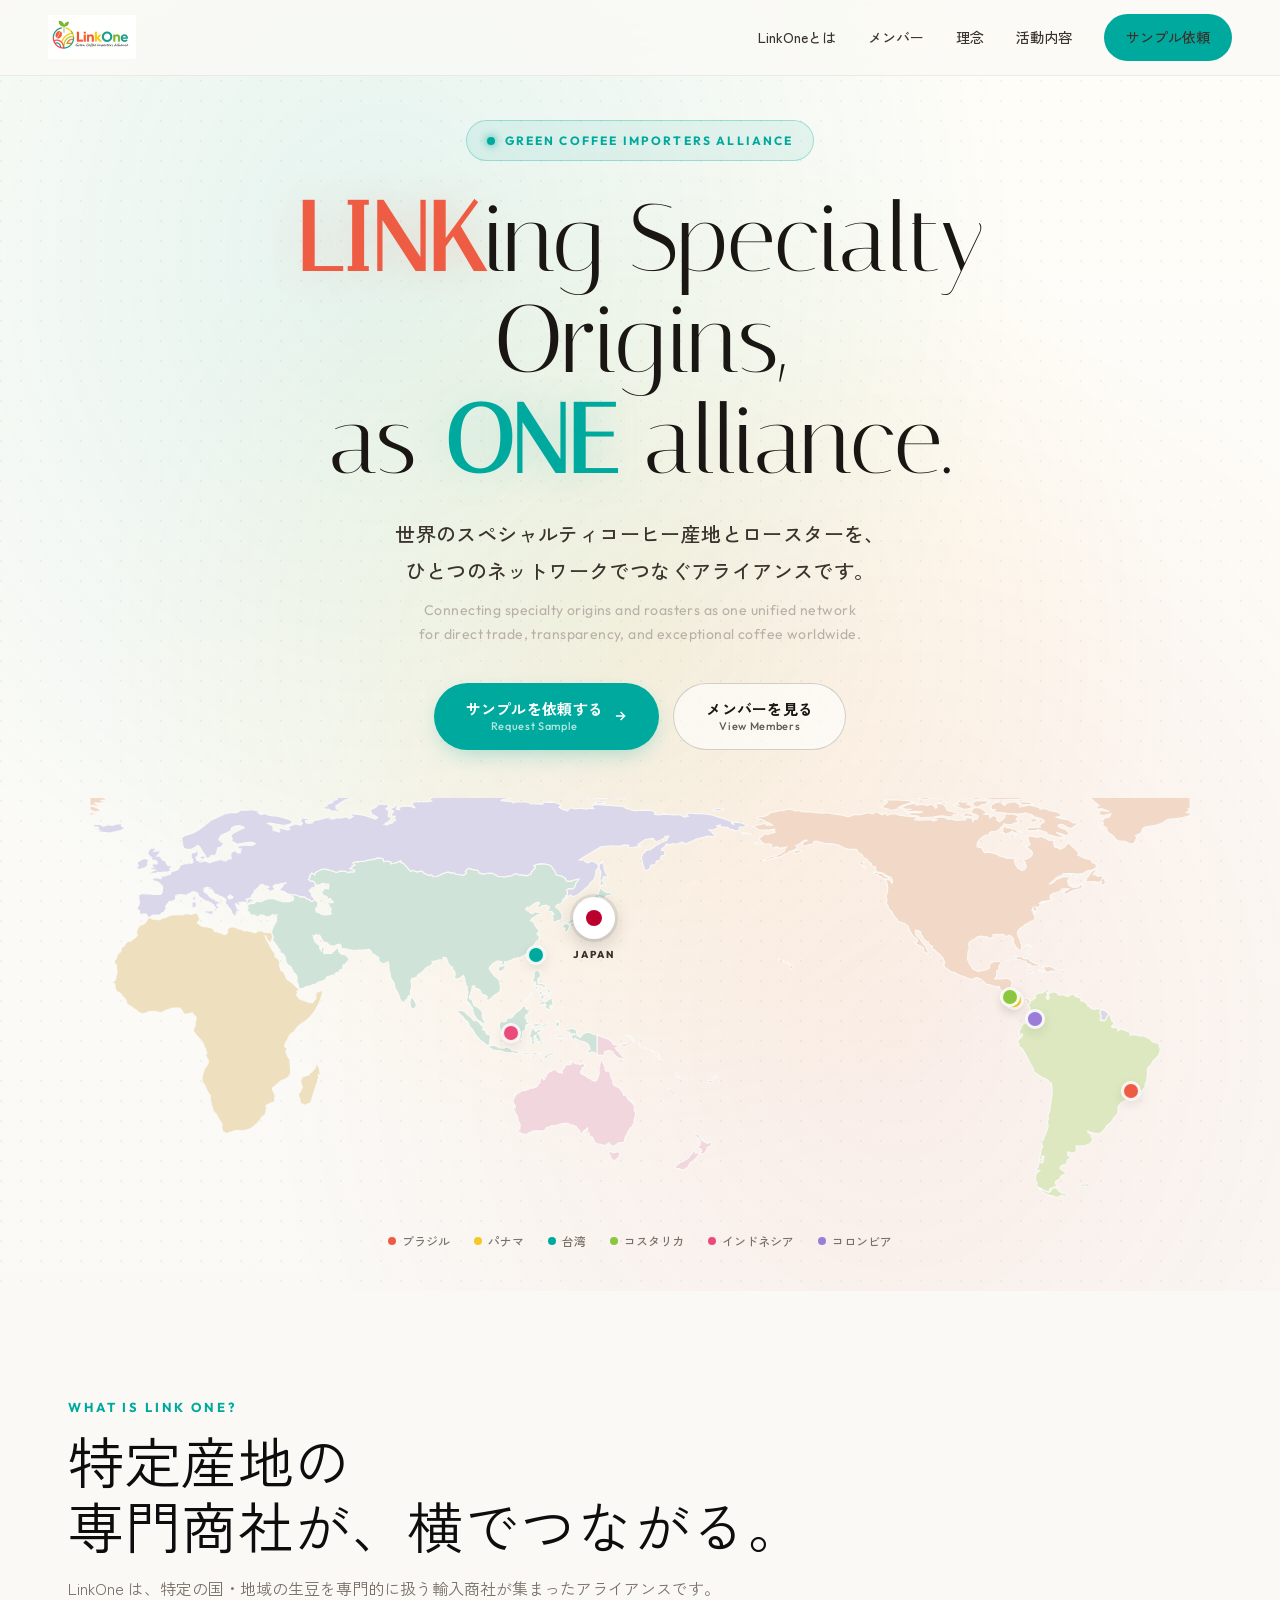
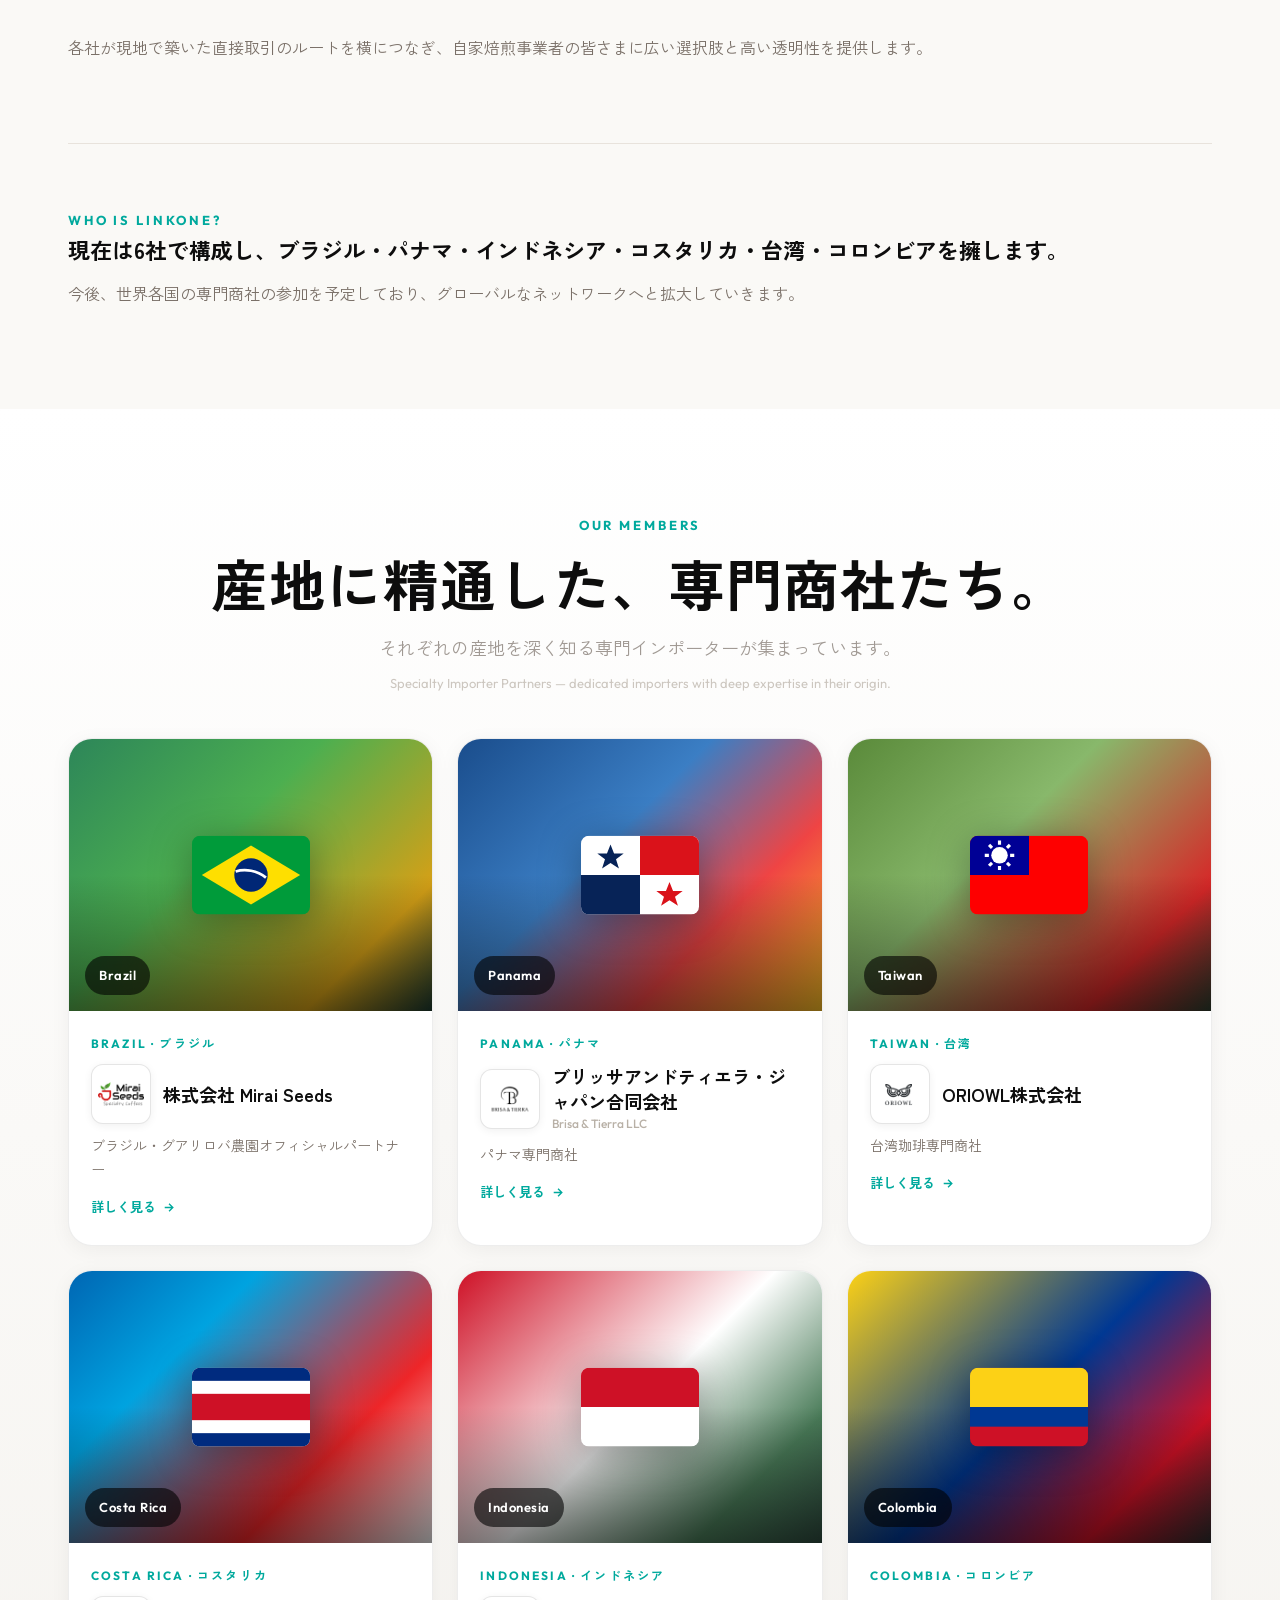
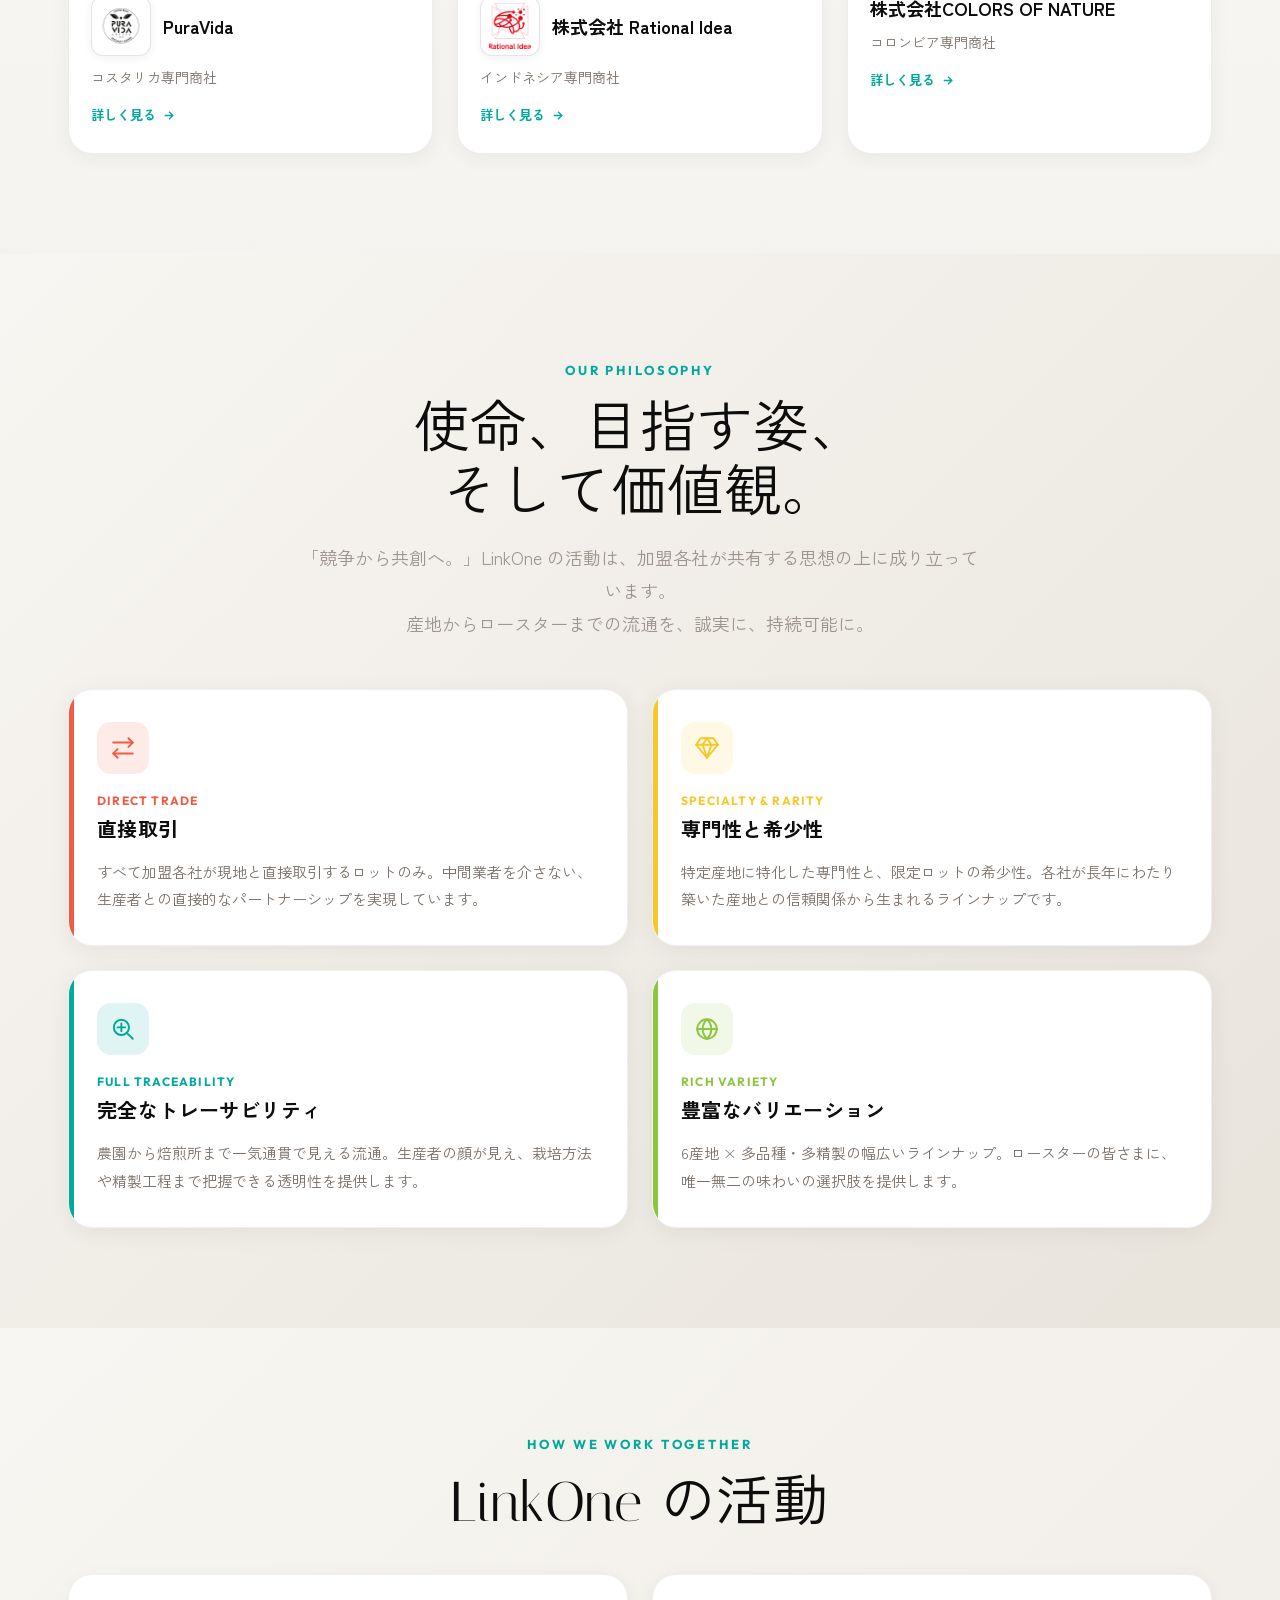
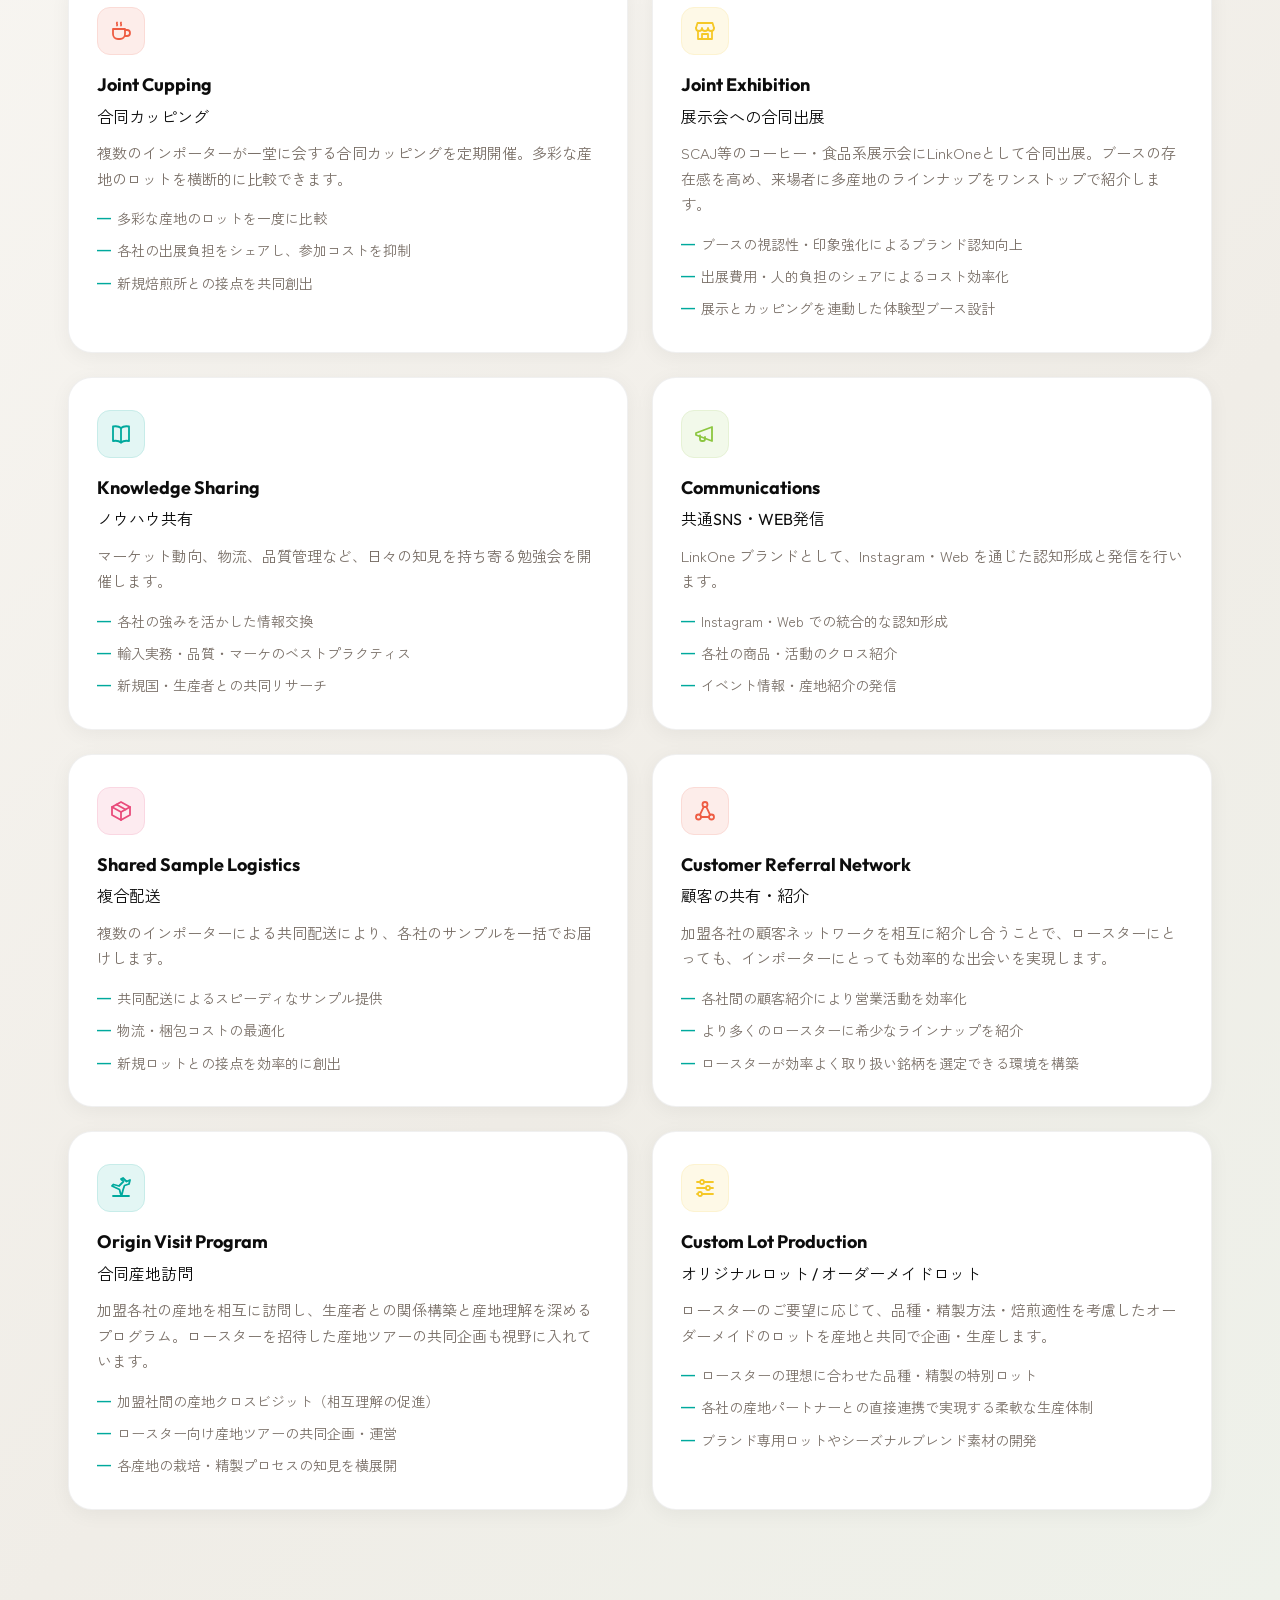
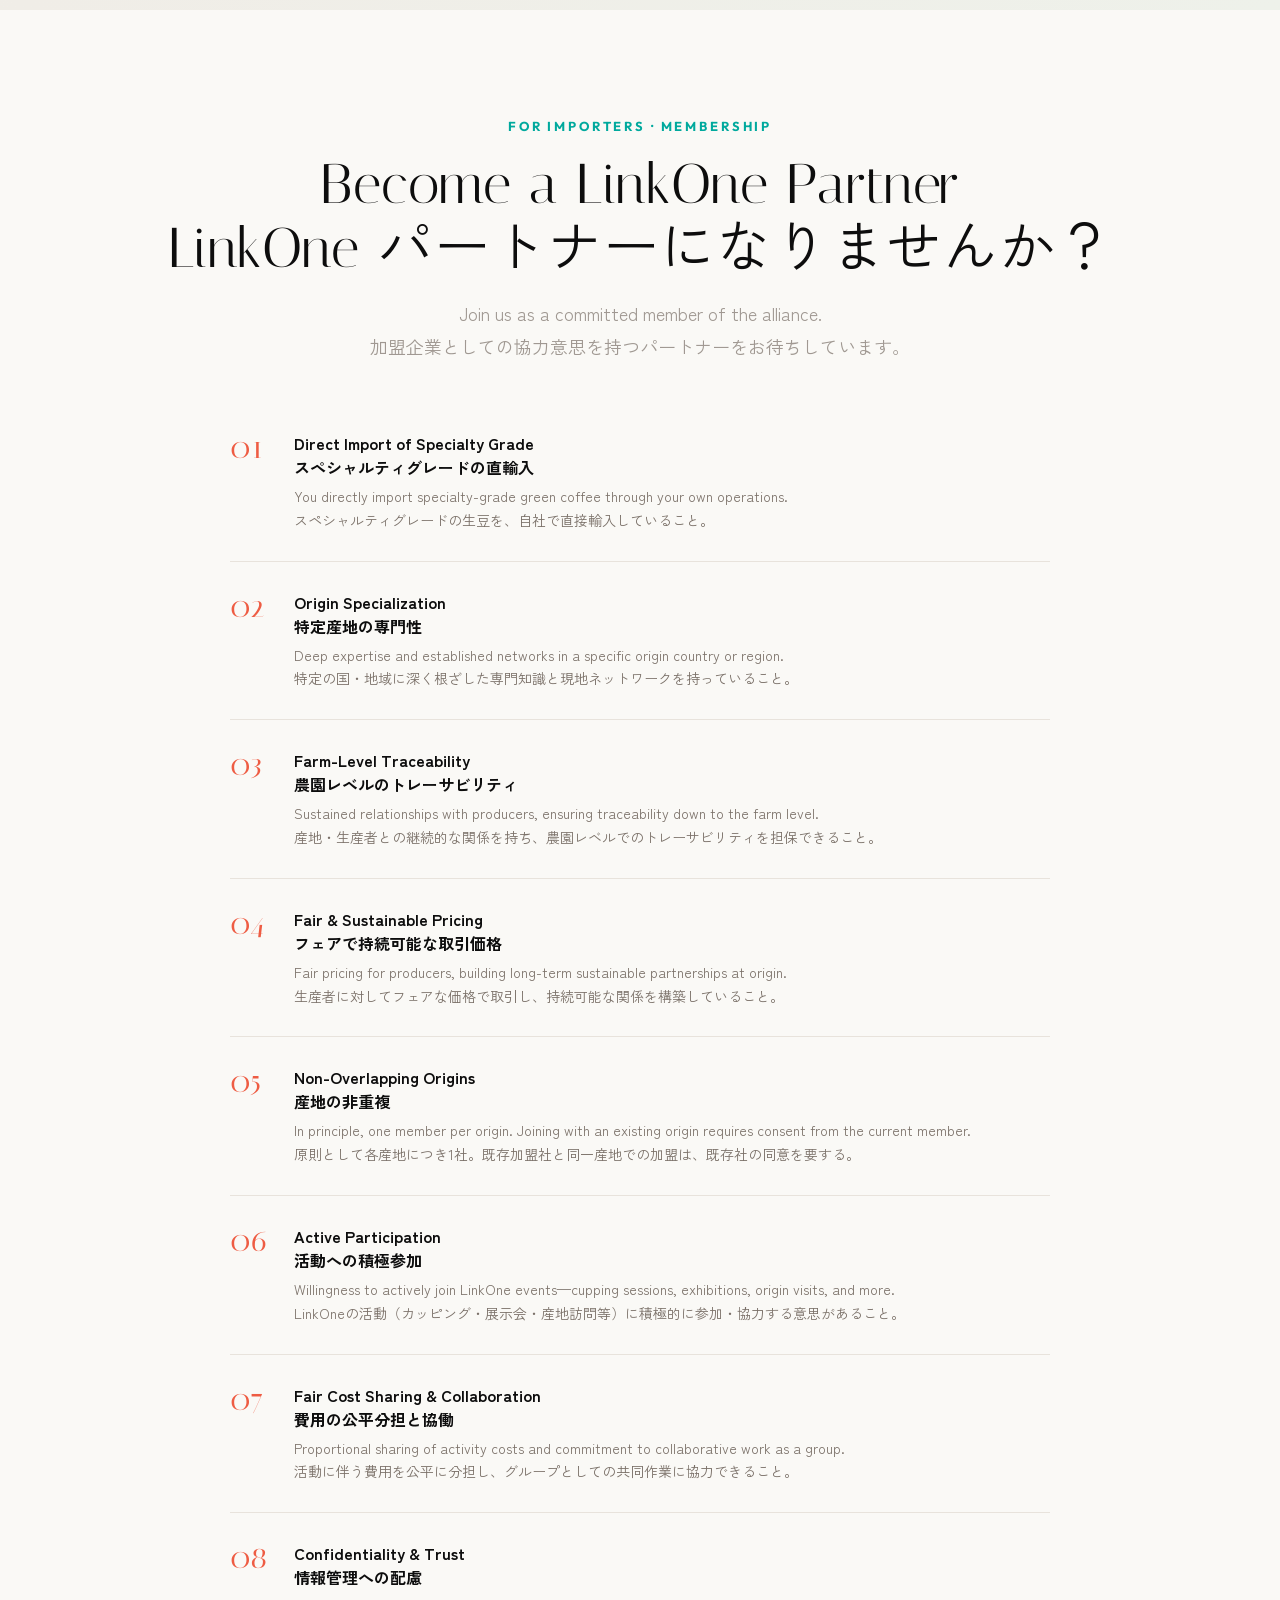
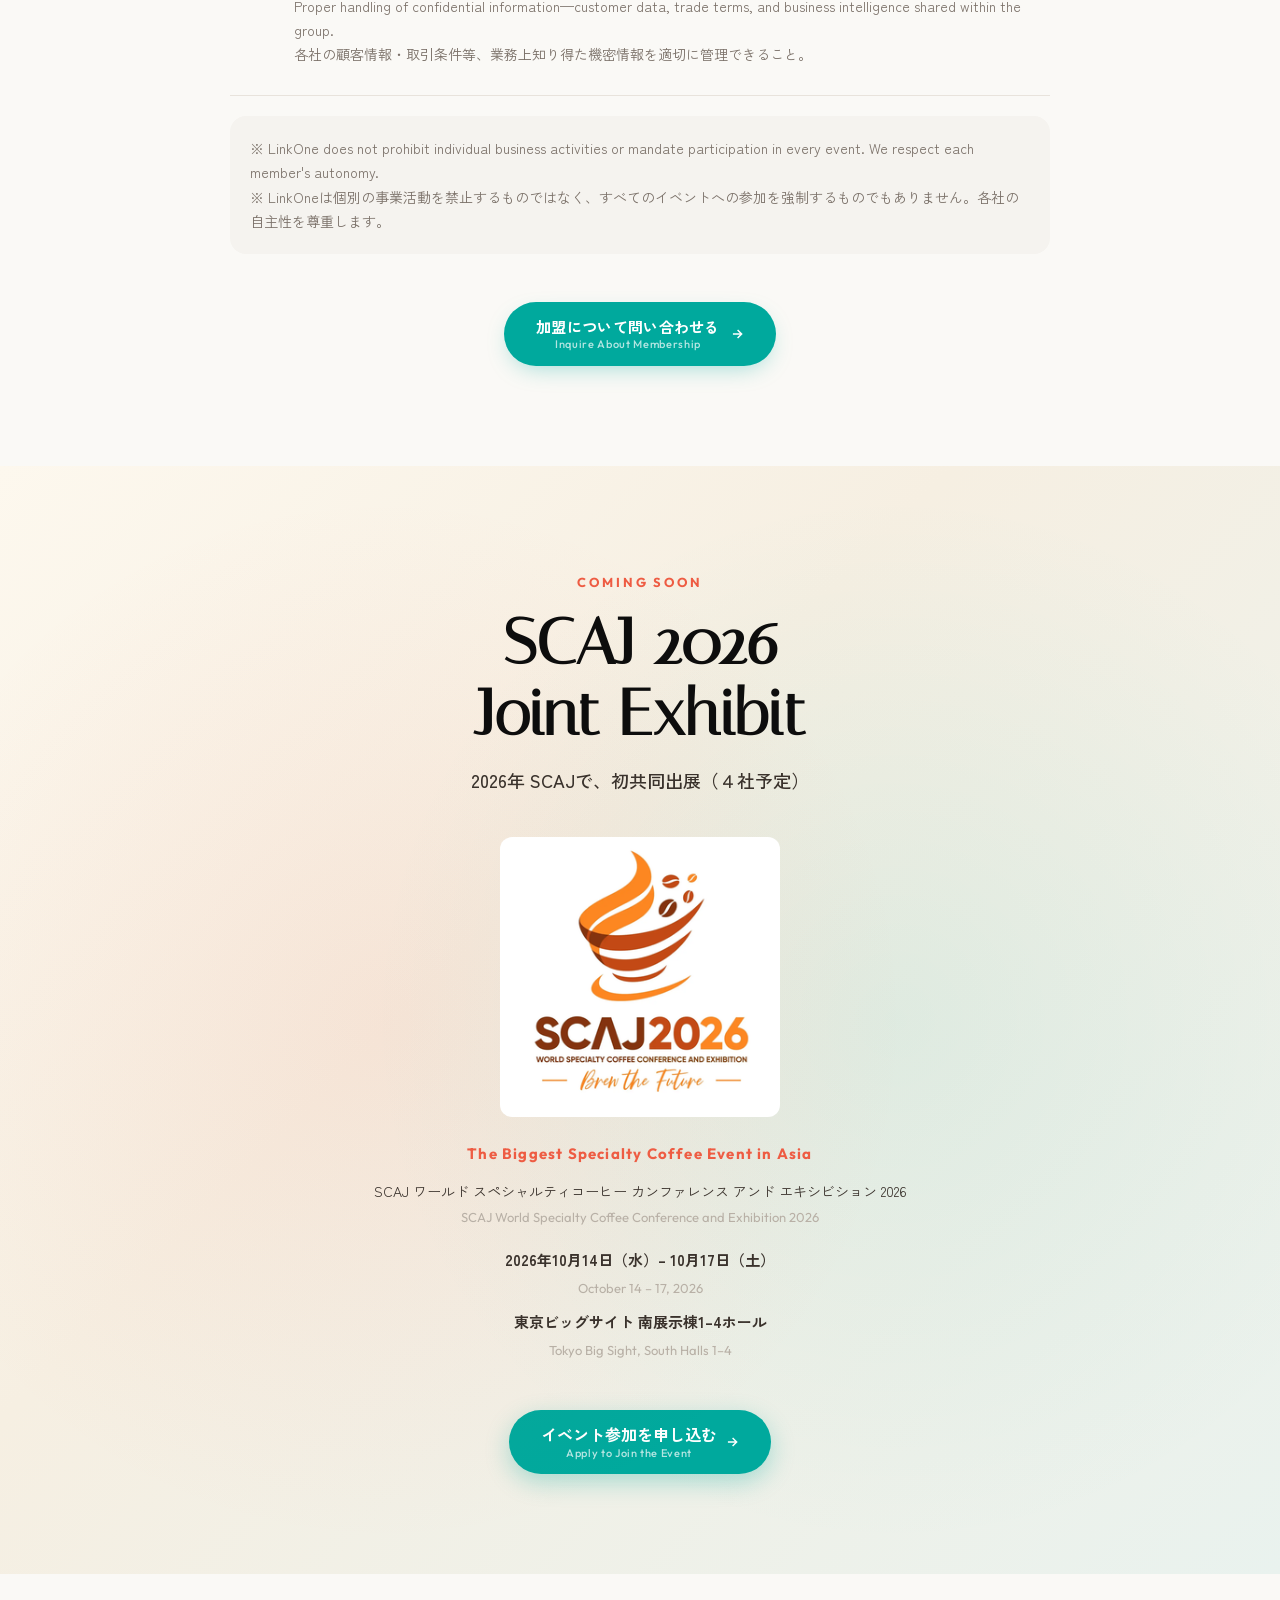
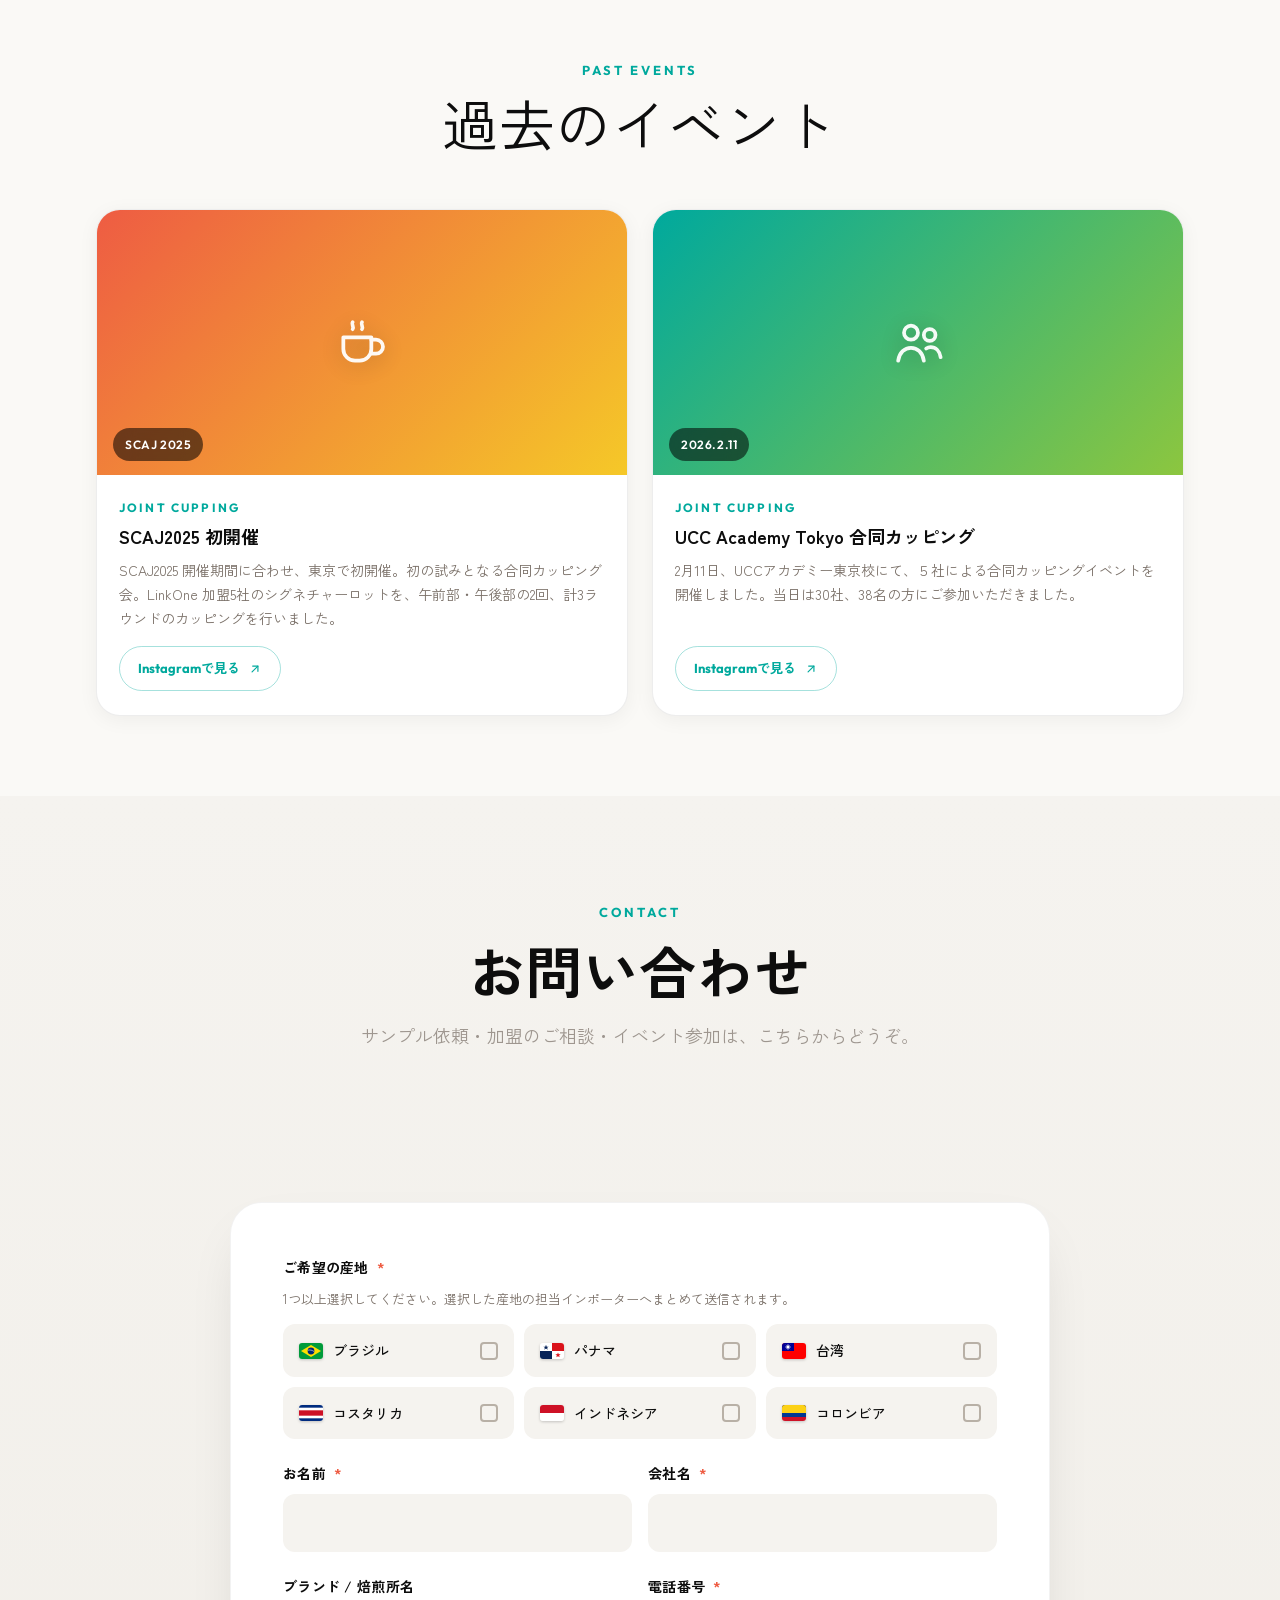
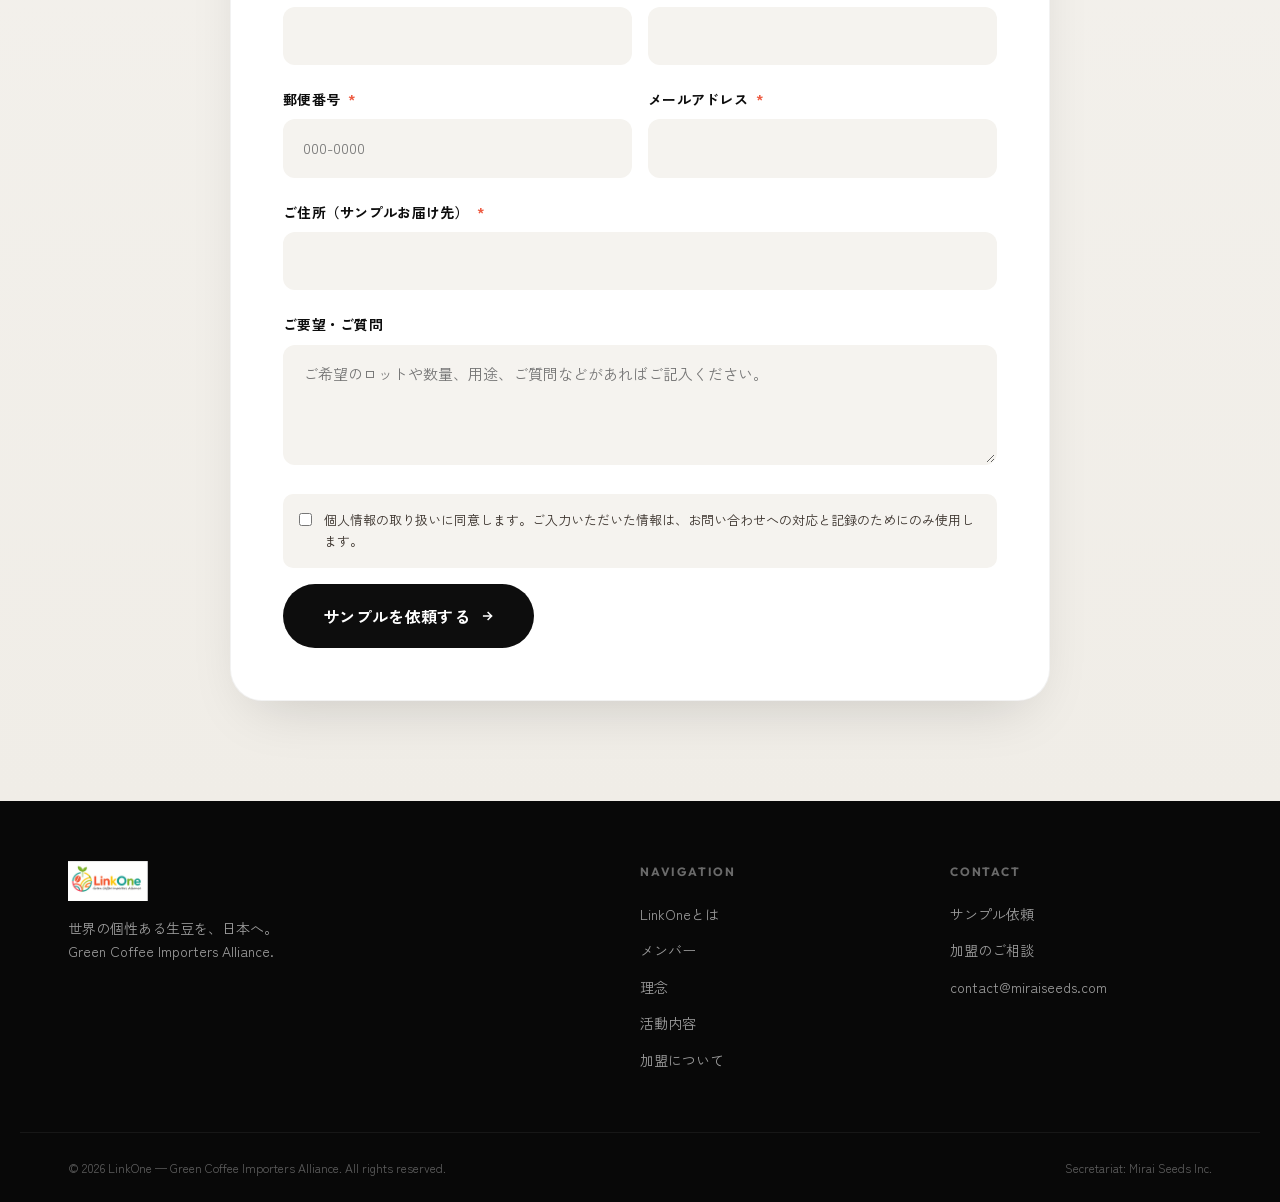
==== index.html @ bf68b13d "メンバーカードの企業ロゴを拡大(34px→60px) Co-Authored-By: Claude Fable 5 <noreply@anthropic.com> Claude-Session: ht" ====
<!DOCTYPE html>
<html lang="ja" class="no-js">
<head>
<script>document.documentElement.className = document.documentElement.className.replace('no-js', 'js');</script>
<meta charset="UTF-8" />
<meta name="viewport" content="width=device-width,initial-scale=1.0" />
<title>LinkOne（リンクワン）｜スペシャルティコーヒー生豆インポーターズアライアンス</title>
<meta name="description" content="LinkOne（リンクワン）は、特定産地に特化したスペシャルティコーヒー生豆輸入商社のアライアンス。ダイレクトトレードと確かなトレーサビリティで、個性豊かな生豆を日本のロースターへお届けします。" />

<!-- ============================================================
     FONTS
     ============================================================ -->
<link rel="preconnect" href="https://fonts.googleapis.com">
<link rel="preconnect" href="https://fonts.gstatic.com" crossorigin>
<link href="https://fonts.googleapis.com/css2?family=Outfit:wght@300;400;500;600;700;800&family=Zen+Kaku+Gothic+New:wght@300;400;500;700;900&family=Italiana&display=swap" rel="stylesheet">

<style>
/* タイトル用フォント Italiana を埋め込み(オフライン/プレビューでも表示) */
@font-face{font-family:'Italiana';font-style:normal;font-weight:400;font-display:swap;src:url([data-uri]) format('woff2')}
/* ============================================================
   DESIGN TOKENS — BOLD EDITION
   ============================================================ */
:root{
  --brand-orange: #EE5C43;
  --brand-yellow: #F5C828;
  --brand-teal:   #00A99D;
  --brand-green:  #8CC63F;
  --brand-pink:   #E94B7B;

  --ink-900: #0d0d0d;
  --ink-800: #1a1613;
  --ink-700: #3a322c;
  --ink-500: #7a7068;
  --ink-300: #b8b0a6;
  --ink-100: #e8e3dc;
  --ink-50:  #f5f3ef;
  --paper:   #faf9f6;
  --white:   #ffffff;

  --maxw: 1240px;
  --gutter: clamp(20px, 5vw, 48px);
  --r-sm: 10px;
  --r-md: 16px;
  --r-lg: 24px;
  --r-xl: 32px;
  --section-py: clamp(64px, 10vw, 100px);

  --f-display: "Italiana", "Outfit", "Zen Kaku Gothic New", serif;
  --f-sans: "Outfit", "Zen Kaku Gothic New", -apple-system, BlinkMacSystemFont, sans-serif;
  --f-jp: "Zen Kaku Gothic New", -apple-system, BlinkMacSystemFont, sans-serif;
  --ease: cubic-bezier(.2,.7,.2,1);
}

/* RESET */
*,*::before,*::after{box-sizing:border-box;margin:0;padding:0}
html{-webkit-text-size-adjust:100%;scroll-behavior:smooth}
body{
  font-family:var(--f-jp);font-weight:400;color:var(--ink-900);
  background:var(--paper);line-height:1.75;font-size:16px;
  -webkit-font-smoothing:antialiased;text-rendering:optimizeLegibility;overflow-x:hidden;
}
img,svg{display:block;max-width:100%;height:auto}
a{color:inherit;text-decoration:none}
button{font:inherit;cursor:pointer;border:none;background:none;color:inherit}
input,textarea,select{font:inherit;color:inherit}

/* UTILITIES */
.wrap{max-width:var(--maxw);margin:0 auto;padding:0 var(--gutter)}
.eyebrow{
  font-family:var(--f-sans);font-size:13px;letter-spacing:.22em;
  text-transform:uppercase;font-weight:700;color:var(--brand-teal);display:inline-block;
}
.section-head{margin-bottom:40px}
.section-head.center{text-align:center}
.section-head.center .section-lead{margin-left:auto;margin-right:auto}
.section-title{
  font-family:var(--f-display);font-size:clamp(32px,6vw,56px);
  font-weight:400;letter-spacing:.01em;line-height:1.15;margin-top:14px;
}
.section-title.jp{font-family:var(--f-jp);font-weight:700;letter-spacing:.02em}
.section-lead{
  font-size:clamp(15px,2.2vw,18px);margin-top:16px;
  max-width:680px;line-height:1.85;opacity:.7;
}

/* REVEAL ANIMATION */
html.js .reveal{opacity:0;transform:translateY(32px);transition:opacity .7s var(--ease), transform .7s var(--ease)}
html.js .reveal.in{opacity:1;transform:none}

/* ============================================================
   HEADER — glass on light
   ============================================================ */
.site-header{
  position:fixed;inset:0 0 auto 0;z-index:100;
  padding:14px var(--gutter);display:flex;align-items:center;justify-content:space-between;
  background:rgba(250,249,246,0.82);
  backdrop-filter:blur(20px) saturate(160%);
  -webkit-backdrop-filter:blur(20px) saturate(160%);
  border-bottom:1px solid rgba(0,0,0,0.06);
  transition:background .3s var(--ease);
}
.logo{display:flex;align-items:center;gap:10px;font-weight:700;font-size:18px}
.logo-mark{width:36px;height:36px;display:flex;align-items:center;justify-content:center}
.logo-mark svg{width:100%;height:100%}
.logo-text{
  font-family:var(--f-sans);font-weight:700;font-size:19px;letter-spacing:-.01em;
  background:linear-gradient(95deg,var(--brand-orange),var(--brand-yellow) 45%,var(--brand-teal) 80%);
  -webkit-background-clip:text;background-clip:text;color:transparent;
}
.nav{display:flex;gap:32px;align-items:center}
.nav a{font-size:14px;font-weight:500;color:var(--ink-700);transition:color .2s}
.nav a:hover{color:var(--brand-teal)}
.nav-cta{
  background:var(--brand-teal);color:white;padding:11px 22px;border-radius:999px;
  font-size:14px;font-weight:600;transition:transform .2s var(--ease),background .2s;
}
.nav-cta:hover{background:var(--brand-orange);transform:translateY(-1px);color:#fff}
@media(max-width:820px){
  .nav{display:none;position:fixed;inset:70px 0 0 0;background:rgba(250,249,246,.97);
    flex-direction:column;padding:40px;gap:24px;z-index:99}
  .nav a{font-size:18px;color:var(--ink-700)}
  .nav-cta{display:inline-block;text-align:center;width:100%}
}
.mobile-menu-btn{display:none;width:40px;height:40px;align-items:center;justify-content:center;border-radius:8px;color:var(--ink-900)}
@media(max-width:820px){.mobile-menu-btn{display:flex}}

/* ============================================================
   HERO — BRIGHT & FRIENDLY
   ============================================================ */
.hero{
  position:relative;padding:120px var(--gutter) 40px;
  min-height:100vh;min-height:100dvh;
  display:flex;flex-direction:column;justify-content:center;overflow:hidden;
  background:
    radial-gradient(ellipse at 30% 20%, rgba(0,169,157,.10), transparent 50%),
    radial-gradient(ellipse at 70% 80%, rgba(238,92,67,.08), transparent 50%),
    radial-gradient(ellipse at 50% 50%, rgba(245,200,40,.10), transparent 60%),
    linear-gradient(180deg,#fffdf8 0%,var(--paper) 100%);
  color:var(--ink-900);
}
.hero-grain{
  position:absolute;inset:0;
  background-image:radial-gradient(circle at 1px 1px,rgba(13,13,13,.04) 1px,transparent 0);
  background-size:20px 20px;pointer-events:none;
}
.hero-content{position:relative;z-index:2;max-width:800px;margin:0 auto;text-align:center}
.hero-eyebrow{
  display:inline-flex;align-items:center;gap:10px;
  padding:9px 20px;background:rgba(0,169,157,.08);
  border:1px solid rgba(0,169,157,.3);border-radius:999px;
  font-family:var(--f-sans);font-size:12px;font-weight:700;
  letter-spacing:.18em;text-transform:uppercase;color:var(--brand-teal);
}
.hero-eyebrow::before{
  content:"";width:8px;height:8px;border-radius:50%;background:var(--brand-teal);
  animation:pulse-dot 4s ease-in-out infinite;
  box-shadow:0 0 8px var(--brand-teal);
}
@keyframes pulse-dot{0%,100%{opacity:1;transform:scale(1)}50%{opacity:.3;transform:scale(1.6)}}
.hero-title{
  font-family:var(--f-display);font-size:clamp(46px,9.5vw,96px);
  font-weight:400;line-height:1.05;margin-top:28px;letter-spacing:-.01em;
  color:var(--ink-800);
}
.hero-title .accent{
  font-style:italic;
  background:linear-gradient(95deg,var(--brand-orange),var(--brand-yellow) 50%,var(--brand-teal));
  -webkit-background-clip:text;background-clip:text;color:transparent;
}
.hero-title .link-accent{
  color:var(--brand-orange);font-weight:700;
  text-shadow:0 0 40px rgba(238,92,67,.18);
}
.hero-title .one-accent{
  color:var(--brand-teal);font-weight:700;
  text-shadow:0 0 40px rgba(0,169,157,.18);
}
.hero-sub{
  font-family:var(--f-jp);font-size:clamp(16px,2.8vw,20px);
  color:var(--ink-700);margin-top:24px;font-weight:500;line-height:1.85;letter-spacing:.02em;
}
.hero-sub-en{
  font-family:var(--f-sans);font-size:clamp(12px,1.8vw,14px);
  color:var(--ink-300);margin-top:10px;font-weight:400;line-height:1.7;letter-spacing:.03em;
}
.hero-actions{display:flex;gap:14px;justify-content:center;flex-wrap:wrap;margin-top:36px}
.btn{
  display:inline-flex;align-items:center;gap:10px;
  padding:15px 32px;border-radius:999px;font-size:15px;font-weight:600;
  letter-spacing:.02em;transition:all .25s var(--ease);
}
.btn svg{width:14px;height:14px;flex-shrink:0}
.btn-primary{background:var(--brand-teal);color:white;box-shadow:0 8px 24px -8px rgba(0,169,157,.4)}
.btn-primary:hover{background:var(--brand-orange);transform:translateY(-2px);box-shadow:0 12px 36px -12px rgba(238,92,67,.4)}
.btn-ghost{background:rgba(255,255,255,.6);color:var(--ink-800);border:1.5px solid rgba(13,13,13,.18)}
.btn-ghost:hover{background:white;border-color:var(--brand-teal);color:var(--brand-teal)}
.btn-label{display:flex;flex-direction:column;align-items:center;gap:1px;line-height:1.3}
.btn-en{font-family:var(--f-sans);font-size:11px;font-weight:500;opacity:.7;letter-spacing:.06em}

/* ============================================================
   WORLD MAP — Japan-centered, on light background
   ============================================================ */
.world-map-wrap{
  position:relative;width:100%;max-width:1100px;margin:48px auto 0;
  aspect-ratio:1000/375;
}
.world-map-bg{
  position:absolute;inset:0;
}
.world-map-bg svg{width:100%;height:100%;display:block}
.world-map-svg{position:absolute;inset:0;width:100%;height:100%;z-index:6;pointer-events:none}
.world-map-bg path{stroke:#faf9f6;stroke-width:1}
.origin-dot-wrap{position:absolute;width:0;height:0;pointer-events:none}
.origin-dot{position:absolute;left:50%;top:50%;transform:translate(-50%,-50%);pointer-events:auto;cursor:pointer}
.dot-pulse{
  position:absolute;left:50%;top:50%;width:18px;height:18px;border-radius:50%;
  transform:translate(-50%,-50%);background:currentColor;
  animation:dotPulse 3.6s ease-out infinite;pointer-events:none;
}
.dot-core{
  position:absolute;left:50%;top:50%;width:14px;height:14px;border-radius:50%;
  transform:translate(-50%,-50%);background:currentColor;
  box-shadow:0 0 0 3px rgba(255,255,255,.9),0 4px 14px rgba(0,0,0,.18);
}
.dot-core.tbd{background:transparent;border:2px dashed currentColor;box-shadow:0 0 0 3px rgba(255,255,255,.7);width:16px;height:16px}
@keyframes dotPulse{0%{width:18px;height:18px;opacity:.8}100%{width:72px;height:72px;opacity:0}}
.dot-label{
  position:absolute;left:50%;top:100%;transform:translate(-50%,8px);
  font-family:var(--f-jp);font-size:10px;font-weight:700;letter-spacing:.1em;
  color:var(--ink-700);white-space:nowrap;opacity:0;transition:opacity .25s;
  pointer-events:none;background:rgba(255,255,255,.92);padding:3px 8px;border-radius:4px;
  box-shadow:0 2px 8px rgba(0,0,0,.12);
}
.origin-dot-wrap:hover .dot-label{opacity:1}
.flow-path{
  fill:none;stroke-linecap:round;
  stroke-dasharray:120;
  stroke-dashoffset:120;
  opacity:0;
  animation:throwPath 5s ease-in-out infinite;
}
@keyframes throwPath{
  0%   {stroke-dashoffset:120; opacity:0}
  8%   {opacity:.8}
  50%  {stroke-dashoffset:0; opacity:.7}
  70%  {stroke-dashoffset:0; opacity:.3}
  85%  {opacity:0}
  100% {stroke-dashoffset:0; opacity:0}
}

.japan-marker{position:absolute;width:0;height:0;pointer-events:none}
.japan-flag{
  position:absolute;left:50%;top:50%;width:42px;height:42px;border-radius:50%;
  transform:translate(-50%,-50%);background:white;
  box-shadow:0 0 0 3px rgba(13,13,13,.08),0 6px 20px rgba(0,0,0,.18);
  display:flex;align-items:center;justify-content:center;
}
.japan-flag::after{content:"";width:16px;height:16px;border-radius:50%;background:#bc002d}
.japan-label{
  position:absolute;left:50%;transform:translateX(-50%);top:calc(50% + 28px);
  font-family:var(--f-sans);font-size:10px;font-weight:800;letter-spacing:.2em;
  color:var(--ink-700);white-space:nowrap;
}

/* Map legend */
.map-legend{
  display:flex;flex-wrap:wrap;gap:16px 24px;justify-content:center;
  margin:20px auto 0;position:relative;z-index:2;max-width:1100px;
}
.legend-item{display:flex;align-items:center;gap:6px;font-size:12px;font-weight:500;color:var(--ink-500)}
.legend-dot{width:8px;height:8px;border-radius:50%;flex-shrink:0}

/* Origin info panel */
.origin-info-panel{
  position:absolute;right:0;top:0;bottom:0;width:280px;
  background:rgba(255,255,255,.95);backdrop-filter:blur(20px);
  -webkit-backdrop-filter:blur(20px);
  border-left:1px solid rgba(0,0,0,.08);border-radius:var(--r-md);
  padding:24px 20px;color:var(--ink-900);z-index:20;
  animation:slideIn .3s ease-out;
  overflow-y:auto;box-shadow:0 16px 48px rgba(0,0,0,.16);
}
@keyframes slideIn{from{transform:translateX(100%);opacity:0}to{transform:none;opacity:1}}
.info-close{
  position:absolute;top:12px;right:12px;width:28px;height:28px;
  border-radius:50%;background:rgba(0,0,0,.06);
  color:var(--ink-700);font-size:14px;display:flex;align-items:center;justify-content:center;
  cursor:pointer;border:none;transition:background .2s;
}
.info-close:hover{background:rgba(0,0,0,.12)}
.info-flag{margin-bottom:12px}
.info-flag svg{width:48px;height:auto;border-radius:6px;box-shadow:0 2px 8px rgba(0,0,0,.15)}
.info-country{font-family:var(--f-sans);font-size:20px;font-weight:700;margin-bottom:4px}
.info-importer{font-size:13px;color:var(--ink-500);margin-bottom:20px}
.info-row{
  padding:12px 0;border-top:1px solid rgba(0,0,0,.07);
}
.info-label{font-family:var(--f-sans);font-size:10px;font-weight:700;letter-spacing:.15em;text-transform:uppercase;color:var(--ink-300);margin-bottom:4px}
.info-value{font-size:14px;color:var(--ink-700);line-height:1.5}
@media(max-width:820px){
  .origin-info-panel{position:fixed;width:100%;top:auto;bottom:0;left:0;right:0;max-height:60%;border-left:none;border-top:1px solid rgba(0,0,0,.08);border-radius:16px 16px 0 0}
  @keyframes slideIn{from{transform:translateY(100%);opacity:0}to{transform:none;opacity:1}}
}

/* ============================================================
   ABOUT — light section
   ============================================================ */
.about{padding:var(--section-py) 0;background:var(--paper);color:var(--ink-900)}
.about-section .eyebrow{color:var(--brand-teal)}
.about-section .section-title{color:var(--ink-900)}
.about-section .section-lead{color:var(--ink-500)}
.about-section h3.headline{
  font-family:var(--f-jp);font-size:clamp(18px,3vw,22px);font-weight:700;
  line-height:1.6;color:var(--ink-900);
}
.about-content p{font-size:16px;color:var(--ink-500);line-height:1.85;margin-top:12px}

/* ============================================================
   MEMBERS — light section
   ============================================================ */
.members{
  padding:var(--section-py) 0;
  background:linear-gradient(180deg,#fff 0%,var(--ink-50) 100%);
  color:var(--ink-900);
}
.members .section-title{color:var(--ink-900)}
.members .section-lead{color:var(--ink-500)}
.members-grid{display:grid;grid-template-columns:repeat(3,1fr);gap:24px}
@media(max-width:980px){.members-grid{grid-template-columns:repeat(2,1fr)}}
@media(max-width:560px){.members-grid{grid-template-columns:1fr}}

.member-card{
  position:relative;background:white;border-radius:var(--r-lg);
  overflow:hidden;transition:transform .35s var(--ease),box-shadow .35s var(--ease);
  border:1px solid rgba(0,0,0,.07);box-shadow:0 4px 20px rgba(0,0,0,.05);
}
.member-card:hover{transform:translateY(-8px);box-shadow:0 28px 56px -20px rgba(0,0,0,.18);border-color:rgba(0,0,0,.12)}
.member-image{aspect-ratio:4/3;position:relative;overflow:hidden}
.member-image::after{content:"";position:absolute;inset:0;background:linear-gradient(180deg,transparent 50%,rgba(0,0,0,.5))}
.bg-brazil{background:linear-gradient(135deg,#2d8659 0%,#4caf50 40%,#d4a017 80%,#1b3a2f 100%)}
.bg-panama{background:linear-gradient(135deg,#1a4d8c 0%,#3b7ec4 40%,#ef4444 70%,#fbbf24 100%)}
.bg-taiwan{background:linear-gradient(135deg,#5a8a3a 0%,#88b86b 40%,#d62828 80%,#2d3e2e 100%)}
.bg-costarica{background:linear-gradient(135deg,#0066b3 0%,#00a3e0 30%,#ee2528 70%,#f1f1f1 100%)}
.bg-indonesia{background:linear-gradient(135deg,#ce1126 0%,#ffffff 50%,#4a7c59 80%,#2d4a3e 100%)}
.bg-colombia{background:linear-gradient(135deg,#fcd116 0%,#003893 50%,#ce1126 80%,#2d2d2d 100%)}
.member-image-tag{
  position:absolute;inset:auto auto 16px 16px;z-index:2;
  display:flex;align-items:center;gap:10px;
  background:rgba(0,0,0,.6);backdrop-filter:blur(10px);
  padding:8px 14px;border-radius:999px;font-family:var(--f-sans);
  font-size:13px;font-weight:600;letter-spacing:.04em;color:white;
}
.member-image-tag .flag{font-size:18px;line-height:1}
.member-flag-big{
  position:absolute;top:50%;left:50%;transform:translate(-50%,-50%);
  z-index:1;line-height:1;
  filter:drop-shadow(0 6px 20px rgba(0,0,0,.35));
  animation:flagWave 4s ease-in-out infinite;
  transform-origin:30% 50%;
}
.member-flag-big svg{width:118px;height:auto;border-radius:8px}
@keyframes flagWave{
  0%{transform:translate(-50%,-50%) rotate(0deg) scaleX(1)}
  15%{transform:translate(-50%,-50%) rotate(2deg) scaleX(1.03)}
  30%{transform:translate(-50%,-50%) rotate(-1.5deg) scaleX(.97)}
  50%{transform:translate(-50%,-50%) rotate(1deg) scaleX(1.02) skewX(-1deg)}
  70%{transform:translate(-50%,-50%) rotate(-1deg) scaleX(.98) skewX(.5deg)}
  85%{transform:translate(-50%,-50%) rotate(1.5deg) scaleX(1.01)}
  100%{transform:translate(-50%,-50%) rotate(0deg) scaleX(1)}
}
.member-logo-sm{
  width:60px;height:60px;object-fit:contain;border-radius:12px;
  background:white;padding:6px;border:1px solid rgba(0,0,0,.1);flex-shrink:0;
  box-shadow:0 2px 8px rgba(0,0,0,.06);
}
.member-company-row{display:flex;align-items:center;gap:12px;margin-top:10px}
.member-company-row a:hover .member-company{color:var(--brand-teal);transition:color .2s}
.member-company-row a:hover .member-logo-sm{border-color:var(--brand-teal);transition:border-color .2s}
.member-body{padding:22px 22px 26px}
.member-country{
  font-family:var(--f-sans);font-size:12px;font-weight:700;
  letter-spacing:.18em;text-transform:uppercase;color:var(--brand-teal);
}
.member-company{font-family:var(--f-jp);font-weight:700;font-size:18px;margin-top:0;color:var(--ink-900);line-height:1.4}
.company-en{display:block;font-family:var(--f-sans);font-size:12px;font-weight:500;color:var(--ink-300);margin-top:2px}
.member-desc{font-size:14px;color:var(--ink-500);margin-top:10px;line-height:1.7}
.member-card.tbd .member-image{
  background:repeating-linear-gradient(45deg,rgba(13,13,13,.02),rgba(13,13,13,.02) 8px,rgba(13,13,13,.05) 8px,rgba(13,13,13,.05) 16px);
}
.member-card.tbd .member-image::before{
  content:"COMING SOON";position:absolute;inset:0;display:flex;align-items:center;justify-content:center;
  font-family:var(--f-sans);font-size:14px;font-weight:700;letter-spacing:.3em;color:var(--ink-300);z-index:2;
}
.member-card.tbd .member-image::after{display:none}
.member-card.tbd .member-company{color:var(--ink-300)}

/* ============================================================
   MVV — gradient background
   ============================================================ */
.mvv{
  padding:var(--section-py) 0;
  background:linear-gradient(135deg,#f8f6f2 0%,#f0ede7 50%,#e8e4dc 100%);
  color:var(--ink-900);
}
.mvv .section-title{color:var(--ink-900)}
.mvv .section-lead{color:var(--ink-500)}

/* Philosophy cards */
.philosophy-grid{display:grid;grid-template-columns:repeat(2,1fr);gap:24px;margin-top:48px}
@media(max-width:720px){.philosophy-grid{grid-template-columns:1fr}}
.philosophy-card{
  background:white;border-radius:var(--r-lg);padding:32px 28px;
  position:relative;overflow:hidden;border:1px solid rgba(0,0,0,.06);
  transition:all .35s var(--ease);box-shadow:0 4px 24px rgba(0,0,0,.06);
}
.philosophy-card::before{
  content:"";position:absolute;top:0;left:0;width:5px;height:100%;
  background:var(--accent,var(--brand-teal));border-radius:4px 0 0 4px;
}
.philosophy-card:hover{transform:translateY(-6px);box-shadow:0 16px 48px rgba(0,0,0,.1);border-color:var(--accent,var(--ink-100))}
.philosophy-card .phi-icon{
  width:52px;height:52px;border-radius:14px;display:flex;align-items:center;justify-content:center;
  background:color-mix(in srgb,var(--accent) 12%,white);margin-bottom:16px;color:var(--accent,var(--brand-teal));
}
.philosophy-card .phi-icon svg{width:26px;height:26px}
.philosophy-card .phi-title{font-family:var(--f-jp);font-weight:700;font-size:20px;color:var(--ink-900);letter-spacing:.02em}
.philosophy-card .phi-en{
  font-family:var(--f-sans);font-size:12px;font-weight:700;text-transform:uppercase;
  letter-spacing:.1em;color:var(--accent,var(--brand-teal));margin-top:4px;
}
.philosophy-card .phi-desc{font-size:15px;color:var(--ink-500);margin-top:12px;line-height:1.85}

/* ============================================================
   ACTIVITIES — light section
   ============================================================ */
.activities{
  padding:var(--section-py) 0;
  background:linear-gradient(135deg,#f8f6f2 0%,#f0ede7 60%,#eef1ea 100%);
  color:var(--ink-900);
}
.activities .section-title{color:var(--ink-900)}
.activities .section-lead{color:var(--ink-500)}
.activities-grid{display:grid;grid-template-columns:repeat(2,1fr);gap:24px}
@media(max-width:720px){.activities-grid{grid-template-columns:1fr}}
.activity{
  background:white;border:1px solid rgba(0,0,0,.06);
  border-radius:var(--r-lg);padding:32px 28px;
  transition:all .35s var(--ease);box-shadow:0 4px 20px rgba(0,0,0,.05);
}
.activity:hover{border-color:rgba(0,0,0,.12);transform:translateY(-4px);box-shadow:0 16px 40px rgba(0,0,0,.1)}
.activity h3{font-family:var(--f-sans);font-size:18px;font-weight:700;margin-bottom:8px;color:var(--ink-900)}
.activity .summary{font-size:15px;color:var(--ink-500);margin-bottom:16px;line-height:1.7}
.activity ul{list-style:none;padding:0;display:flex;flex-direction:column;gap:10px}
.activity li{
  font-size:14px;color:var(--ink-500);line-height:1.6;
  padding-left:20px;position:relative;
}
.activity li::before{
  content:"—";position:absolute;left:0;color:var(--brand-teal);font-weight:700;
}
.activity-num{
  display:inline-flex;width:32px;height:32px;align-items:center;justify-content:center;
  border-radius:50%;background:var(--brand-teal);color:white;
  font-family:var(--f-sans);font-size:14px;font-weight:700;margin-bottom:16px;
}
.act-icon{
  width:48px;height:48px;border-radius:13px;display:flex;align-items:center;justify-content:center;
  background:color-mix(in srgb,var(--accent,var(--brand-teal)) 11%,white);
  color:var(--accent,var(--brand-teal));margin-bottom:14px;
  border:1px solid color-mix(in srgb,var(--accent,var(--brand-teal)) 22%,white);
}
.act-icon svg{width:24px;height:24px}

/* ============================================================
   REQUIREMENTS — light
   ============================================================ */
.requirements{
  padding:var(--section-py) 0;
  background:var(--paper);color:var(--ink-900);
}
.requirements .section-title{color:var(--ink-900)}
.requirements .section-lead{color:var(--ink-500)}
.req-list{max-width:820px;margin:0 auto}
.req-item{
  display:flex;gap:20px;padding:28px 0;
  border-bottom:1px solid var(--ink-100);align-items:flex-start;
}
.req-num{
  font-family:var(--f-display);font-size:32px;color:var(--brand-orange);
  line-height:1;flex-shrink:0;width:44px;
}
.req-content h4{font-family:var(--f-jp);font-size:16px;font-weight:700;line-height:1.5}
.req-content p{font-size:14px;color:var(--ink-500);margin-top:6px;line-height:1.7}
.req-note{
  padding:20px;background:var(--ink-50);border-radius:var(--r-md);
  margin-top:20px;font-size:14px;color:var(--ink-500);
}

/* ============================================================
   FORM — light bg, white card
   ============================================================ */
.form-section{
  padding:var(--section-py) 0;
  background:linear-gradient(180deg,var(--ink-50) 0%,#f0ede7 100%);
  color:var(--ink-900);
}
.form-section .section-title{color:var(--ink-900)}
.form-section .section-lead{color:var(--ink-500)}
.form-tabs{
  display:flex;gap:0;margin-bottom:36px;
  background:rgba(13,13,13,.05);padding:6px;border-radius:var(--r-lg);
  max-width:640px;margin-left:auto;margin-right:auto;
  border:1px solid rgba(0,0,0,.06);
}
.form-tab{
  flex:1;padding:14px 18px;border-radius:14px;font-size:14px;font-weight:700;
  text-align:center;color:var(--ink-500);transition:all .25s var(--ease);line-height:1.35;
}
.form-tab.active{background:var(--brand-teal);color:white;box-shadow:0 4px 20px rgba(0,169,157,.3)}
.form-tab:not(.active):hover{color:var(--ink-900);background:rgba(13,13,13,.04)}
.form-tab .tab-en{display:block;font-family:var(--f-sans);font-size:10px;font-weight:500;opacity:.7;letter-spacing:.04em}
.form-panel{display:none}
.form-panel.active{display:block}
.form-card{
  background:white;padding:clamp(28px,5vw,52px);border-radius:var(--r-xl);
  max-width:820px;margin:0 auto;box-shadow:0 24px 60px -24px rgba(0,0,0,.18);
  color:var(--ink-900);border:1px solid rgba(0,0,0,.05);
}
.field{margin-bottom:22px}
.field-label{display:block;font-size:14px;font-weight:700;color:var(--ink-900);margin-bottom:8px;letter-spacing:.02em}
.field-label .req{color:var(--brand-orange);margin-left:4px}
.field-hint{font-size:13px;color:var(--ink-500);margin-top:6px}
.field-input,.field-textarea,.field-select{
  width:100%;padding:14px 18px;background:var(--ink-50);border:2px solid transparent;
  border-radius:12px;font-size:15px;transition:all .2s;color:var(--ink-900);
}
.field-input:focus,.field-textarea:focus,.field-select:focus{
  outline:none;background:white;border-color:var(--brand-teal);
  box-shadow:0 0 0 4px rgba(0,169,157,.1);
}
.field-textarea{min-height:120px;resize:vertical;font-family:inherit}
.field-row{display:grid;grid-template-columns:1fr 1fr;gap:16px}
@media(max-width:560px){.field-row{grid-template-columns:1fr}}

/* Country checkboxes */
.country-checkboxes{display:grid;grid-template-columns:repeat(3,1fr);gap:10px}
@media(max-width:640px){.country-checkboxes{grid-template-columns:repeat(2,1fr)}}
.country-check{position:relative}
.country-check input{position:absolute;opacity:0;width:0;height:0}
.country-check label{
  display:flex;align-items:center;gap:10px;padding:12px 14px;
  background:var(--ink-50);border:2px solid transparent;border-radius:12px;
  cursor:pointer;transition:all .2s;font-size:14px;font-weight:500;
}
.country-check input:checked + label{border-color:var(--brand-teal);background:rgba(0,169,157,.06)}
.country-check input:disabled + label{opacity:.4;cursor:not-allowed}
.country-check .flag{display:inline-flex;align-items:center}
.country-check .flag svg{width:24px;height:auto;border-radius:3px;box-shadow:0 1px 3px rgba(0,0,0,.2)}
.country-check .check-indicator{
  margin-left:auto;width:18px;height:18px;border-radius:4px;
  border:2px solid var(--ink-300);display:flex;align-items:center;justify-content:center;
  transition:all .2s;flex-shrink:0;
}
.country-check input:checked + label .check-indicator{
  background:var(--brand-teal);border-color:var(--brand-teal);
}
.country-check .check-indicator svg{width:11px;height:11px;color:white;opacity:0;transition:opacity .15s}
.country-check input:checked + label .check-indicator svg{opacity:1}
.privacy-check{display:flex;gap:12px;align-items:flex-start;padding:16px;background:var(--ink-50);border-radius:10px;margin-top:12px}
.privacy-check input{margin-top:3px;accent-color:var(--brand-teal)}
.privacy-check label{font-size:13px;color:var(--ink-700);line-height:1.6}
.form-submit{
  display:inline-flex;align-items:center;gap:10px;padding:18px 40px;
  background:var(--ink-900);color:white;border-radius:999px;
  font-size:16px;font-weight:700;letter-spacing:.02em;
  transition:all .25s var(--ease);margin-top:16px;
}
.form-submit:hover{background:var(--brand-teal);transform:translateY(-2px);box-shadow:0 16px 40px -16px rgba(0,169,157,.4)}
.form-submit:disabled{opacity:.5;cursor:not-allowed;transform:none}
.form-success{display:none;padding:24px;background:rgba(140,198,63,.1);border:1px solid var(--brand-green);border-radius:var(--r-md);margin-top:20px;font-size:14px;color:var(--ink-700)}
.form-success.show{display:block}

/* ============================================================
   COUNTRY PAGES — 各国個別ページ(メンバーカードから開く)
   ============================================================ */
.member-card:not(.tbd){cursor:pointer}
.member-more{display:inline-flex;align-items:center;gap:6px;margin-top:14px;font-family:var(--f-sans);font-size:13px;font-weight:700;color:var(--brand-teal)}
.member-more svg{width:13px;height:13px}
.country-page{position:fixed;inset:0;z-index:300;background:var(--paper);overflow-y:auto;display:none}
.country-page.open{display:block;animation:pageIn .3s var(--ease)}
@keyframes pageIn{from{opacity:0;transform:translateY(24px)}to{opacity:1;transform:none}}
.cp-header{position:sticky;top:0;z-index:5;display:flex;align-items:center;gap:14px;padding:12px var(--gutter);background:rgba(250,249,246,.92);backdrop-filter:blur(16px);-webkit-backdrop-filter:blur(16px);border-bottom:1px solid rgba(0,0,0,.06)}
.cp-back{display:inline-flex;align-items:center;gap:8px;font-weight:700;font-size:14px;color:var(--ink-700);padding:8px 16px;border-radius:999px;border:1.5px solid rgba(0,0,0,.12);background:white;cursor:pointer;transition:all .2s}
.cp-back:hover{border-color:var(--brand-teal);color:var(--brand-teal)}
.cp-hero{position:relative;display:flex;flex-direction:column;align-items:center;text-align:center;padding:56px var(--gutter) 44px;color:white;overflow:hidden}
.cp-hero::after{content:"";position:absolute;inset:0;background:linear-gradient(180deg,transparent 40%,rgba(0,0,0,.35))}
.cp-hero>*{position:relative;z-index:1}
.cp-flag svg{width:88px;height:auto;border-radius:8px;box-shadow:0 8px 24px rgba(0,0,0,.3)}
.cp-country{font-family:var(--f-sans);font-size:clamp(28px,5vw,44px);font-weight:700;margin-top:18px;line-height:1.1}
.cp-country-ja{font-size:15px;font-weight:600;opacity:.9;margin-top:4px}
.cp-company{margin-top:14px;font-size:14px;font-weight:600;background:rgba(0,0,0,.4);padding:8px 18px;border-radius:999px;backdrop-filter:blur(8px)}
.cp-body{max-width:820px;margin:0 auto;padding:8px var(--gutter) 80px}
.cp-section{margin-top:36px}
.cp-section h3{font-family:var(--f-jp);font-weight:700;font-size:20px;color:var(--ink-900)}
.cp-section h3 .en{display:block;font-family:var(--f-sans);font-size:11px;font-weight:700;letter-spacing:.18em;text-transform:uppercase;color:var(--brand-teal);margin-bottom:6px}
.cp-section p{font-size:15px;color:var(--ink-500);line-height:1.9;margin-top:12px}
.cp-facts{display:grid;grid-template-columns:1fr 1fr;gap:14px;margin-top:16px}
@media(max-width:560px){.cp-facts{grid-template-columns:1fr}}
.cp-fact{background:white;border:1px solid rgba(0,0,0,.06);border-radius:var(--r-md);padding:16px 18px}
.cp-fact .k{font-family:var(--f-sans);font-size:10px;font-weight:700;letter-spacing:.15em;text-transform:uppercase;color:var(--ink-300)}
.cp-fact .v{font-size:14px;color:var(--ink-700);margin-top:6px;line-height:1.6}
.cp-actions{display:flex;gap:12px;flex-wrap:wrap;margin-top:44px}
body.country-page-open{overflow:hidden}

/* ============================================================
   FOOTER — deep dark
   ============================================================ */
.site-footer{
  background:#080808;color:rgba(255,255,255,.6);
  padding:60px 0 0;font-size:14px;
}
.footer-grid{
  display:grid;grid-template-columns:2fr 1fr 1fr;gap:48px;
  max-width:var(--maxw);margin:0 auto;padding:0 var(--gutter);
}
@media(max-width:720px){.footer-grid{grid-template-columns:1fr;gap:36px}}
.footer-brand{display:flex;align-items:center;gap:12px}
.footer-tagline{margin-top:16px;line-height:1.7;font-size:14px}
.footer-title{
  font-family:var(--f-sans);font-size:12px;font-weight:700;
  letter-spacing:.15em;text-transform:uppercase;color:rgba(255,255,255,.4);margin-bottom:20px;
}
.footer-list{list-style:none}
.footer-list li{margin-bottom:12px}
.footer-list a{transition:color .2s}
.footer-list a:hover{color:var(--brand-teal)}
.footer-bottom{
  margin-top:48px;padding:24px var(--gutter);
  border-top:1px solid rgba(255,255,255,.06);
  display:flex;justify-content:space-between;flex-wrap:wrap;gap:12px;
  max-width:var(--maxw);margin-left:auto;margin-right:auto;
  font-size:12px;color:rgba(255,255,255,.35);
}
</style>

<style>
/* Past events — same card layout as OUR MEMBERS */
.events-grid{display:grid;grid-template-columns:repeat(2,1fr);gap:24px;margin-top:48px}
@media(max-width:720px){.events-grid{grid-template-columns:1fr}}
.event-card{
  position:relative;background:white;border-radius:var(--r-lg);overflow:hidden;
  border:1px solid rgba(0,0,0,.07);box-shadow:0 4px 20px rgba(0,0,0,.05);
  transition:transform .35s var(--ease),box-shadow .35s var(--ease);
  display:flex;flex-direction:column;
}
.event-card:hover{transform:translateY(-8px);box-shadow:0 28px 56px -20px rgba(0,0,0,.18)}
.event-visual{
  aspect-ratio:16/8;position:relative;overflow:hidden;
  display:flex;align-items:center;justify-content:center;color:white;
}
.event-visual svg{width:56px;height:56px;opacity:.95;filter:drop-shadow(0 4px 12px rgba(0,0,0,.25))}
.event-visual .event-date-tag{
  position:absolute;left:16px;bottom:14px;
  background:rgba(0,0,0,.55);backdrop-filter:blur(10px);color:white;
  font-family:var(--f-sans);font-size:12px;font-weight:600;letter-spacing:.05em;
  padding:6px 12px;border-radius:999px;
}
.event-body{padding:22px 22px 24px;display:flex;flex-direction:column;flex:1}
.event-kicker{font-family:var(--f-sans);font-size:12px;font-weight:700;letter-spacing:.18em;text-transform:uppercase;color:var(--brand-teal)}
.event-title{font-family:var(--f-jp);font-weight:700;font-size:18px;margin-top:6px;color:var(--ink-900);line-height:1.4}
.event-desc{font-size:14px;color:var(--ink-500);margin-top:10px;line-height:1.7;flex:1}
.event-link{
  display:inline-flex;align-items:center;gap:8px;margin-top:16px;align-self:flex-start;
  font-family:var(--f-sans);font-size:13px;font-weight:700;color:var(--brand-teal);
  padding:10px 18px;border:1.5px solid rgba(0,169,157,.35);border-radius:999px;
  transition:all .2s var(--ease);
}
.event-link:hover{background:var(--brand-teal);color:white;border-color:var(--brand-teal)}
.event-link svg{width:14px;height:14px}
</style>
</head>
<body>

<!-- ============================================================
     HEADER
     ============================================================ -->
<header class="site-header">
  <a href="#" class="logo" aria-label="LinkOne home">
    <img src="[data-uri]" alt="LinkOne — Green Coffee Importers Alliance" style="height: 44px; width: auto;">
  </a>

  <nav class="nav">
    <a href="#about">LinkOneとは</a>
    <a href="#members">メンバー</a>
    <a href="#mvv">理念</a>
    <a href="#activities">活動内容</a>
    <a href="#contact" class="nav-cta">サンプル依頼</a>
  </nav>

  <button class="mobile-menu-btn" aria-label="menu" onclick="document.querySelector('.nav').style.display = (document.querySelector('.nav').style.display === 'flex') ? 'none' : 'flex'">
    <svg width="20" height="20" viewBox="0 0 24 24" fill="none" stroke="currentColor" stroke-width="2">
      <line x1="3" y1="12" x2="21" y2="12"/>
      <line x1="3" y1="6" x2="21" y2="6"/>
      <line x1="3" y1="18" x2="21" y2="18"/>
    </svg>
  </button>
</header>

<!-- ============================================================
     HERO with WORLD MAP
     ============================================================ -->
<section class="hero">
  <div class="hero-grain"></div>

  <div class="hero-content">
    <span class="hero-eyebrow">Green Coffee Importers Alliance</span>
    <h1 class="hero-title">
      <span class="link-accent">LINK</span>ing Specialty Origins,<br>
      as <span class="one-accent">ONE</span> alliance.
    </h1>
    <p class="hero-sub">
      世界のスペシャルティコーヒー産地とロースターを、<br>
      ひとつのネットワークでつなぐアライアンスです。
    </p>
    <p class="hero-sub-en">
      Connecting specialty origins and roasters as one unified network<br>
      for direct trade, transparency, and exceptional coffee worldwide.
    </p>
    <div class="hero-actions">
      <a href="#contact" class="btn btn-primary">
        <span class="btn-label">サンプルを依頼する<span class="btn-en">Request Sample</span></span>
        <svg viewBox="0 0 24 24" fill="none" stroke="currentColor" stroke-width="2.5"><path d="M5 12h14M13 5l7 7-7 7"/></svg>
      </a>
      <a href="#members" class="btn btn-ghost">
        <span class="btn-label">メンバーを見る<span class="btn-en">View Members</span></span>
      </a>
    </div>
  </div>

  <!-- WORLD MAP -->
  <div class="world-map-wrap">
    <!-- Background: Japan-centered world map (inline SVG, no external dependency) -->
    <div class="world-map-bg" aria-hidden="true"><svg viewBox="0 41.7 1000 375" preserveAspectRatio="xMidYMid meet" xmlns="http://www.w3.org/2000/svg"><path fill="#cfe3d8" d="M393.553,111.42L396.883,112.469L400.803,110.715L400.773,109.493L403.283,106.545L404.833,105.656L404.793,104.123L403.273,103.46L405.563,102.078L409.013,101.58L412.703,101.505L416.853,102.332L419.293,103.352L421.013,106.154L422.053,107.349L423.023,109.055L424.053,111.777L428.883,112.666L432.173,114.641L433.293,117.25L437.523,117.255L439.923,116.159L444.513,115.337L443.053,117.838L441.983,118.853L441.023,121.895L439.163,124.599L435.783,124.11L433.403,125.088L434.133,127.467L433.733,130.748L432.313,130.823L432.333,132.234L432.723,132.723L431.663,132.554L430.463,133.494L429.633,134.444L429.733,136.437L428.303,137.048L427.803,137.542L426.763,138.36L424.913,138.816L423.703,139.564L423.613,140.767L423.293,141.073L424.403,141.524L425.973,142.742L428.373,146.019L429.053,147.82L429.083,151.021L428.033,152.549L425.513,153.081L423.293,154.232L420.793,154.472L420.483,152.958L420.993,150.876L419.773,147.984L421.833,147.519L419.933,145.14L418.583,144.613L418.243,145.135L417.433,145.365L417.333,144.839L416.613,144.585L415.863,144.143L416.623,142.921L417.283,142.596L417.033,142.088L417.743,140.589L417.563,140.137L415.933,139.832L414.623,139.089L410.743,139.893L408.703,141.195L405.703,141.952L407.183,140.664L406.603,139.582L408.803,137.716L407.333,136.258L404.913,137.241L401.773,139.173L400.063,140.965L397.343,141.101L395.923,142.394L397.393,144.275L399.663,144.731L399.753,145.977L401.953,146.79L405.063,144.806L407.533,145.887L409.323,145.958L409.773,147.415L405.843,148.191L404.543,149.691L401.843,151.082L400.423,153.029L403.413,154.557L404.503,157.289L406.193,159.832L408.083,161.967L408.033,164.031L406.293,164.787L406.953,166.268L408.593,167.134L408.163,169.395L407.453,171.595L405.903,171.845L403.873,174.853L401.623,178.497L399.043,181.812L395.223,184.374L391.363,186.716L388.233,187.035L386.533,188.267L385.573,187.364L384.003,188.747L380.123,190.138L377.183,190.561L376.233,193.495L374.692,193.66L373.962,191.643L374.622,190.571L370.892,189.682L369.582,190.134L365.872,192.508L363.562,195.131L362.952,197.059L365.072,199.988L367.672,203.618L370.192,205.334L371.882,207.567L373.152,212.706L372.782,217.591L370.462,219.42L367.282,221.211L365.012,223.524L361.552,226.11L360.542,224.333L361.322,222.447L359.262,220.872L356.932,220.463L355.812,219.02L354.402,216.147L351.912,214.873L349.532,214.925L349.942,212.743L347.492,212.757L347.272,215.813L345.772,219.871L344.872,222.325L345.062,224.337L346.872,224.422L348.002,226.956L348.502,229.363L350.052,230.952L351.732,231.277L353.172,232.715L353.812,232.979L355.452,234.653L356.612,236.514L356.772,238.386L356.482,239.65L356.752,240.605L356.952,242.246L357.932,243.012L359.022,245.471L358.972,246.406L357.002,246.594L354.372,244.535L351.082,242.33L350.762,240.915L349.152,239.058L348.772,236.759L347.772,235.245L348.072,233.219L347.462,232.043L346.362,230.976L345.892,229.603L344.412,228.033L343.062,226.716L342.612,228.348L342.082,226.806L342.382,225.071L343.202,222.41L342.932,220.346L343.792,218.221L342.852,216.575L343.082,213.547L341.952,212.109L341.052,208.785L340.552,205.277L339.342,202.973L337.512,204.37L334.362,206.349L332.802,206.1L331.082,205.451L332.042,202.01L331.462,199.405L329.282,196.203L329.622,195.202L327.992,194.844L326.022,192.583L325.232,191.135L325.072,189.72L324.542,188.38L323.382,186.763L320.822,186.654L321.072,187.797L320.202,189.344L319.022,188.779L318.612,189.287L317.832,188.982L316.752,188.732L316.362,189.748L314.472,189.715L311.042,190.289L311.202,192.381L309.722,194.022L305.722,195.893L302.612,199.161L300.522,200.914L297.762,202.734L297.752,204.008L296.372,204.694L293.862,205.691L292.572,205.837L291.732,207.952L292.312,211.568L292.462,213.872L291.282,216.509L291.272,221.23L289.832,221.366L288.572,223.482L289.412,224.398L286.882,225.188L285.952,227.074L284.832,227.873L282.202,225.278L280.922,221.389L279.852,218.587L278.882,217.276L277.402,214.605L276.712,211.131L276.232,209.396L273.701,205.583L272.551,200.2L271.721,196.645L271.731,193.279L271.191,190.679L267.151,192.339L265.191,192.009L261.571,188.643L262.901,187.637L262.081,186.546L258.821,184.191L256.791,183.486L255.961,181.492L253.811,179.376L248.691,179.898L244.181,179.95L240.271,180.34L235.041,179.499L232.011,178.859L228.881,178.502L227.701,175.093L226.371,174.6L224.231,175.098L221.431,176.443L218.041,175.521L215.231,173.387L212.561,172.597L210.701,169.959L208.651,166.254L207.161,166.706L205.391,165.784L204.351,166.87L202.711,166.734L203.291,167.961L203.041,168.596L203.931,170.688L205.021,173.086L206.391,173.72L206.861,174.694L208.761,175.864L208.921,177.007L208.651,177.933L209.001,178.869L209.801,179.644L210.171,180.556L210.581,181.238L210.401,179.217L211.151,177.759L211.911,177.458L212.751,178.328L212.801,179.955L212.191,181.591L212.721,182.653L213.211,182.517L213.321,183.279L215.491,182.841L217.791,182.912L219.471,182.997L221.371,181.116L223.441,179.334L225.201,177.623L226.001,176.678L226.351,176.917L226.091,178.065L225.721,178.572L226.101,180.763L227.351,182.663L228.901,183.669L230.931,184.036L232.581,184.539L233.831,186.133L234.581,187.054L235.581,187.407L235.571,188.027L234.561,189.682L234.121,190.463L232.951,191.351L231.911,193.251L230.651,193.105L230.071,193.768L229.631,195.178L229.971,197.035L229.711,197.374L228.431,197.365L226.691,198.404L226.421,199.758L225.791,200.345L224.061,200.322L222.971,201.022L222.981,202.141L221.641,202.917L220.111,202.654L218.251,203.589L216.971,203.749L214.961,204.492L214.421,205.729L214.361,206.674L211.591,207.844L207.151,209.142L204.661,211.102L203.441,211.258L202.611,211.093L200.981,212.245L199.211,212.781L196.881,212.922L196.181,213.082L195.571,213.815L194.841,214.017L194.411,214.723L193.041,214.662L192.151,215.038L190.231,214.897L189.511,213.275L189.591,211.756L189.131,210.938L188.591,208.883L187.791,207.741L188.351,207.605L188.061,206.335L188.401,205.799L188.281,204.591L187.911,203.406L187.081,202.569L186.861,201.46L185.431,200.463L183.951,198.136L183.161,195.869L181.241,193.961L180.001,193.505L178.161,190.858L177.841,188.925L177.961,187.28L176.371,184.2L175.071,183.114L173.57,182.541L172.65,180.947L172.8,180.321L172.03,178.883L171.22,178.262L170.14,176.193L168.44,173.956L167.03,172.047L165.64,172.061L166.08,170.533L166.2,169.564L166.54,168.455L166.45,168.05L166.18,167.331L164.63,163.278L165.43,162.366L165.24,162.206L165.98,160.909L166.54,158.812L166.94,158.111L167.02,158.083L168.01,155.817L169.39,153.861L169.44,153.762L169.18,151.637L169.86,150.495L168.84,149.235L169.89,148.191L168.2,148.431L165.87,147.791L163.96,149.39L159.75,149.7L157.5,148.21L154.5,148.116L153.86,149.268L151.94,149.597L149.26,148.12L146.23,148.172L144.58,145.408L142.55,143.866L143.9,141.708L142.14,140.377L145.22,137.721L149.5,137.613L150.67,135.502L155.96,135.868L159.3,134.068L162.54,133.282L167.13,133.221L171.98,135.182L175.971,136.254L179.201,135.826L181.591,136.075L184.871,134.622L185.291,133.438L184.591,131.543L182.991,130.518L181.451,130.198L180.431,129.347L180.771,129.018L183.121,129.493L187.211,129.944L190.991,131.275L191.471,131.792L193.161,131.355L195.751,131.938L196.601,133.076L198.351,133.72L199.131,133.814L201.041,135.502L202.261,135.69L202.741,134.984L204.401,133.865L205.861,135.328L207.271,137.298L208.571,137.429L209.421,138.177L207.141,138.398L206.651,140.556L206.171,141.529L205.161,142.178L205.231,143.555L206.111,145.605L208.741,146.183L210.671,147.575L214.621,148.055L218.961,147.321L219.231,146.668L218.711,144.707L219.111,141.802L216.951,140.861L217.661,138.957L215.821,138.797L216.431,136.456L219.051,137.138L221.491,136.249L219.471,134.58L218.671,132.991L216.431,133.701L216.151,135.737L215.281,133.936L215.131,133.259L215.811,132.102L215.281,131.134L212.061,130.184L210.811,127.692L209.271,126.987L209.181,126.084L211.881,126.348L211.991,124.317L214.351,123.865L216.781,124.279L217.281,121.571L216.781,119.855L214.001,119.986L211.641,119.309L208.431,120.532L205.841,121.115L204.421,120.663L204.711,119.234L202.941,117.377L200.871,117.457L198.521,115.572L200.121,113.465L199.311,112.901L201.531,109.85L204.381,111.458L204.731,109.431L210.461,106.408L214.801,106.338L220.921,108.261L224.211,109.384L227.161,108.214L231.561,108.157L235.121,109.596L235.921,108.773L239.831,108.891L240.521,107.574L236.021,105.665L238.691,104.311L238.171,103.554L240.831,102.835L238.831,100.931L240.101,99.981L250.491,99.017L251.851,98.331L258.801,97.306L261.301,96.154L266.291,96.751L267.171,99.629L270.071,98.952L273.631,99.901L273.401,101.415L276.072,101.26L283.032,98.637L282.012,99.506L285.562,101.655L291.762,108.707L293.242,107.255L297.072,108.853L301.062,108.143L302.602,108.642L303.932,110.245L305.872,110.785L307.062,111.966L310.642,111.594L312.112,113.291L313.202,113.061L316.122,112.581L321.422,110.188L325.652,108.881L328.072,109.737L330.962,109.775L332.822,111.072L335.592,111.176L339.612,111.872L342.312,109.939L341.182,108.303L344.062,105.426L347.172,106.573L349.692,106.897L352.962,107.612L353.492,109.695L357.432,110.861L360.062,110.348L363.572,109.981L366.362,110.348L369.082,111.683L370.762,113.103L373.342,113.075L376.843,113.526L379.393,112.84L383.053,112.379L387.123,110.423L388.783,110.72L390.243,111.651ZM461.113,257.225L461.163,266.275L461.203,275.326L458.733,273.045L455.913,272.491L455.223,273.28L451.703,273.365L452.883,271.104L454.633,270.333L453.913,267.314L452.573,264.982L447.193,262.631L444.903,262.396L440.733,259.829L439.913,261.179L438.843,261.423L438.213,260.408L438.203,259.199L436.083,257.836L439.073,256.834L441.053,256.886L440.823,256.153L436.753,256.148L435.653,254.493L433.173,253.981L432.003,252.603L435.743,251.931L437.163,251.028L441.623,252.166L442.063,253.2L442.843,257.69L445.713,259.354L448.033,256.407L451.223,254.733L453.693,254.728L456.073,255.697L458.133,256.693ZM416.913,276.092L415.103,278.165L412.723,278.777L412.393,278.443L412.643,277.498L413.833,275.805L416.583,274.7L416.903,274.047L419.293,273.422L421.233,273.327L422.103,272.98L423.153,273.327L422.133,274.08L419.243,275.293ZM442.253,269.153L441.983,267.06L442.473,266.064L443.053,265.123L443.683,265.937L443.683,267.262ZM390.143,234.869L392.283,232.936L393.683,230.764L394.803,230.755L396.233,232.161L396.363,233.369L398.193,234.145L400.503,234.977L400.303,236.068L398.443,236.204L398.943,237.563L396.893,238.508L395.313,241.014L397.353,243.647L396.873,244.925L399.993,247.492L396.703,247.822L395.773,249.716L395.893,252.232L393.223,254.131L393.153,256.9L392.083,261.146L391.673,260.158L388.513,261.409L387.413,259.712L385.433,259.552L384.043,258.663L380.743,259.66L379.733,258.32L377.913,258.471L375.623,258.151L375.193,254.423L373.812,253.652L372.472,251.277L372.092,248.847L372.412,246.27L374.062,244.427L376.103,245.377L378.243,244.86L378.803,242.509L379.993,241.982L383.323,241.38L385.313,239.185L386.683,237.426L387.783,236.387ZM428.813,257.784L431.863,258.593L432.873,260.718L430.533,259.571L428.213,259.34L426.643,259.524L424.723,259.425L425.373,257.897ZM421.873,260.53L419.953,260.022L419.413,258.828L422.223,258.692L422.913,259.608ZM424.813,243.962L425.013,245.476L426.653,245.72L426.913,246.853L426.763,249.284L425.333,249.011L424.913,250.699L426.053,252.166L425.273,252.5L424.153,250.741L423.333,247.192L423.893,244.972ZM410.913,247.568L414.103,247.45L416.853,245.433L417.333,246.054L415.103,248.814L413.013,249.345L410.343,248.804L405.713,248.941L403.283,249.34L402.893,251.442L405.373,253.915L406.873,252.655L412.053,251.71L411.833,252.989L410.623,252.584L409.413,254.216L406.963,255.292L409.593,258.851L409.093,259.806L411.583,263.012L411.563,264.836L410.083,265.65L408.993,264.677L410.333,262.401L407.603,263.478L406.913,262.707L407.273,261.635L405.273,260.008L405.483,257.3L403.623,258.141L403.863,261.381L403.973,265.358L402.213,265.758L401.023,264.945L401.813,262.387L401.383,259.707L400.213,259.688L399.353,257.784L400.503,255.965L400.903,253.76L402.293,249.571L402.873,248.428L405.243,246.364L407.413,247.182ZM403.593,278.495L399.913,276.548L402.503,276.003L403.963,276.849L404.933,277.695L404.763,278.443ZM406.503,273.713L408.353,273.501L410.843,272.486L410.433,274.028L406.263,274.818L402.563,274.475L402.563,273.459L404.763,272.881ZM397.943,273.229L399.663,273.003L400.353,274.183L397.143,274.743L395.213,275.114L393.723,275.091L394.673,273.492L396.203,273.469L396.943,272.486ZM370.792,267.841L371.172,268.828L376.503,269.106L377.113,267.958L382.263,269.294L383.273,271.094L387.443,271.602L390.853,273.252L387.683,274.31L384.623,273.191L382.113,273.266L379.233,273.06L376.633,272.561L373.412,271.503L371.372,271.226L370.212,271.574L365.152,270.431L364.672,269.237L362.122,269.03L364.032,266.379L367.402,266.543L369.642,267.629ZM359.362,253.012L359.832,254.949L360.802,256.501L362.842,256.745L364.192,258.504L363.492,261.959L363.382,266.256L360.302,266.313L357.962,263.99L354.402,261.724L353.212,260.041L351.112,257.779L349.732,255.697L347.612,251.808L345.172,249.491L344.362,247.102L343.332,244.935L340.832,243.186L339.382,240.807L337.292,239.255L334.392,236.19L334.152,234.779L335.932,234.892L340.232,235.428L342.692,238.141L344.842,240.026L346.372,241.183L349.002,244.168L351.832,244.211L354.162,246.115L355.772,248.442L357.882,249.712L356.772,251.978L358.362,252.942ZM141.99,133.814L144.82,132.939L147.21,133.311L147.54,134.383L149.97,135.276L149.46,135.958L146.16,136.113L144.98,136.968L142.66,138.468L141.79,137.171L141.82,136.602L142.48,136.287L143.34,134.552ZM296.632,229.105L296.212,231.996L295.052,232.786L292.632,233.421L291.312,231.211L290.822,227.219L292.082,222.711L294.002,224.253L295.292,226.209ZM373.542,199.452L371.262,198.592L371.182,196.199L372.552,194.943L375.593,194.163L377.183,194.229L377.803,195.291L376.583,196.514L375.943,198.117ZM407.713,182.24L406.043,186.692L404.853,188.972L403.393,186.626L403.073,184.567L404.703,181.835L406.933,179.734L408.203,180.561ZM405.093,214.709L403.673,212.593L406.053,212.696L407.023,213.698L406.283,216.096ZM409.963,222.273L410.663,221.498L410.963,219.772L412.493,219.608L412.053,221.479L414.103,218.799L413.843,221.446L412.843,222.363L411.973,224.116L411.103,224.939L409.393,223.016ZM420.493,226.627L420.773,228.47L420.933,230.031L419.993,232.57L418.973,229.739L417.673,231.15L418.563,233.195L417.773,234.497L414.503,232.885L413.723,230.872L414.563,229.556L412.803,228.24L411.933,229.391L410.623,229.283L408.573,230.835L408.113,230.022L409.203,227.68L410.953,226.9L412.463,225.851L413.443,227.111L415.563,226.35L416.013,225.108L417.973,225.038L417.813,222.889L420.063,224.206L420.293,225.602ZM398.623,224.121L394.933,226.759L396.293,224.812L398.293,223.101L399.963,221.178L401.423,218.418L401.913,220.684L400.083,222.212ZM409.273,199.377L408.813,200.529L409.763,202.517L409.033,204.826L407.393,205.747L406.963,207.985L407.583,210.2L409.053,210.505L410.283,210.176L413.753,211.718L413.483,213.228L414.393,213.895L414.103,215.174L411.943,213.811L410.913,212.353L410.203,213.373L408.433,211.709L405.903,212.118L404.523,211.507L404.663,210.36L405.533,209.65L404.703,209.01L404.343,210.012L402.973,208.413L402.563,207.205L402.453,204.544L403.573,205.461L403.863,201.112L404.763,198.596L406.453,198.601L408.163,199.391L409.013,198.672ZM408.443,218.291L408.013,216.965L409.673,217.826L411.443,217.821L411.393,218.982L410.103,220.162L408.343,220.999L408.243,219.706ZM418.063,216.213L418.843,219.316L416.703,218.578L416.753,219.514L417.433,221.225L416.113,221.85L416.003,219.894L415.163,219.749L414.733,218.07L416.363,218.291L416.323,217.238L414.633,215.118L417.293,215.179ZM463.563,141.162L461.003,143.96L461.043,146.828L460.003,149.047L460.483,150.438L459.033,152.394L455.483,153.701L450.603,153.87L446.643,157.044L444.783,155.977L444.663,153.899L439.833,154.51L436.543,155.822L433.293,155.873L436.113,157.919L434.253,162.639L432.463,163.805L431.113,162.728L431.803,160.222L430.043,159.414L428.913,157.509L431.543,156.654L432.993,154.91L435.793,153.471L437.823,151.576L443.353,150.744L446.323,151.313L449.233,146.376L451.083,147.702L455.163,144.923L456.743,143.847L458.483,140.448L458.013,137.326L459.183,135.567L462.133,135.06L463.653,138.91ZM471.143,127.885L473.113,126.71L473.733,129.827L469.613,130.588L467.173,133.348L462.813,131.449L461.293,134.486L458.213,134.528L457.823,131.768L459.203,129.629L462.163,129.474L462.973,125.633L463.803,123.47L467.063,126.362L469.193,127.293ZM437.143,157.044L438.683,155.389L440.263,155.709L441.403,154.543L443.443,155.14L443.793,156.094L442.233,157.773L441.093,156.884L439.663,157.528L438.933,159.155L437.123,158.365Z"/><path fill="#dbd7ea" d="M329.942,24.93L335.942,24.305L341.342,25.701L347.742,28.391L347.052,30.887L340.992,31.23L333.262,30.431L328.642,29.369L326.512,27.38L322.722,26.83ZM355.102,29.773L362.142,31.353L361.322,32.481L345.662,33.553L350.732,29.905L353.022,29.594ZM455.083,38.508L462.423,38.631L472.463,40.102L470.273,42.166L460.043,42.091L455.433,42.745L449.933,40.939L451.423,39.03ZM481.174,40.704L488.144,41.433L484.934,42.533L480.494,42.284L475.334,41.188L475.994,40.286ZM457.953,46.196L460.583,45.095L464.063,44.841L468.003,45.904L468.343,46.633L464.133,46.652L458.443,46.341ZM194.021,26.139L199.441,25.636L203.661,25.598L204.231,26.35L205.821,25.683L208.441,25.227L212.561,25.833L211.491,26.256L207.761,26.623L205.261,26.835L204.871,27.291L201.631,27.751L198.621,27.093L200.201,26.223ZM124.06,98.815L124.69,97.593L128.52,96.695L127.93,94.358L128.03,92.266L129.39,90.522L132.01,89.572L134.22,91.65L136.45,91.594L136.98,89.464L137.3,87.823L136.28,88.176L134.52,87.188L134.28,85.59L137.79,84.819L141.29,84.414L144.3,84.871L147.17,84.791L150.33,83.253L147.42,81.937L142.38,82.158L137.49,83.173L132.97,83.761L131.36,82.242L128.67,81.335L129.29,78.599L127.94,76.093L129.27,74.471L131.79,72.726L138.14,69.717L139.99,69.134L139.71,67.959L135.84,66.647L131.06,67.432L128.37,69.374L128.8,71.071L124.39,73.305L119.02,75.698L117,79.609L118.98,81.565L121.63,83.107L119.08,86.239L116.19,86.887L115.13,91.551L113.56,94.156L110.19,93.888L108.61,96.088L105.4,96.215L104.51,93.592L102.19,90.437L100.08,86.511L98.21,84.805L92.73,88.021L89.02,88.669L85.18,87.254L84.19,84.269L83.31,77.86L85.87,76.069L93.2,73.737L98.69,70.874L103.77,67L110.45,61.635L115.1,59.548L122.73,56.064L128.83,54.846L133.4,54.992L137.63,52.693L142.69,52.815L147.68,52.261L156.37,54.296L152.79,55.039L155.84,56.783L158.7,55.815L163.26,57.498L170.87,58.156L181.371,61.297L183.501,62.618L183.681,64.466L180.601,65.928L176.061,66.666L163.66,64.555L161.62,64.908L166.15,66.943L166.33,68.232L166.51,71.071L170.09,71.918L172.26,72.637L172.62,71.292L170.94,70.098L172.71,69.045L179.431,70.775L181.761,70.098L179.901,68.062L186.371,65.345L188.931,65.505L191.531,66.473L193.141,64.564L190.831,62.91L192.191,61.25L190.151,59.524L197.921,60.418L199.501,61.974L195.991,62.317L196.001,63.859L198.191,64.814L202.481,64.212L203.161,62.439L208.961,61.114L218.661,58.73L220.751,58.866L218.021,60.554L221.461,60.841L223.451,59.891L228.661,59.816L232.781,58.664L235.951,60.338L239.101,58.499L236.191,56.887L237.641,55.97L245.841,56.812L249.691,57.681L259.751,60.855L261.611,59.402L258.791,57.931L258.711,57.343L255.361,57.07L256.281,55.754L254.791,53.586L254.711,52.698L259.831,50.182L261.661,47.658L263.721,47.112L271.081,47.846L271.651,49.388L269.021,51.64L270.751,52.529L271.641,54.47L271.011,58.274L274.081,59.976L272.881,61.833L267.441,65.777L270.621,66.187L271.721,65.185L274.781,64.475L275.522,63.098L277.922,61.776L276.302,60.197L277.602,58.363L274.561,58.133L273.891,56.591L276.112,53.803L272.501,51.536L277.472,49.665L276.832,47.686L278.222,47.625L279.672,49.167L278.582,51.847L281.552,52.355L280.282,50.352L284.932,49.256L290.702,49.11L295.832,50.695L293.362,48.382L293.082,45.42L297.912,44.86L304.602,44.983L310.622,44.621L308.362,43.168L311.572,41.344L314.762,41.268L320.162,39.891L327.502,39.519L328.432,38.758L335.722,38.499L337.992,39.124L344.232,37.648L349.332,37.695L350.102,36.496L352.752,35.311L359.312,34.174L364.072,35.072L360.292,35.758L366.582,36.181L367.332,37.554L369.872,36.882L377.993,36.915L384.253,38.273L386.483,39.312L385.793,40.756L382.723,41.579L375.423,43.121L373.332,43.943L376.783,44.334L380.883,45.034L383.393,44.508L384.803,46.29L386.023,45.57L390.463,45.133L399.383,45.589L400.053,46.887L411.673,47.3L411.823,45.18L417.723,45.669L422.153,45.65L426.643,47.117L427.923,48.894L426.273,50.056L429.763,52.242L434.133,53.37L436.813,50.455L441.273,51.706L446.003,50.958L451.383,51.814L453.423,51.033L457.973,51.424L455.963,48.843L459.633,47.639L484.724,49.444L487.084,51.095L494.354,53.215L505.574,52.688L511.104,53.149L513.414,54.296L513.084,56.327L516.504,57.117L520.224,56.548L525.144,56.478L530.394,57.023L535.654,56.713L540.494,59.186L543.934,58.297L541.694,56.52L542.924,55.288L551.784,56.064L557.564,55.895L565.554,57.221L569.444,58.434L576.255,60.554L583.535,63.319L583.295,65.044L585.165,65.735L584.525,63.718L592.065,64.132L597.505,66.732L594.745,67.94L590.195,68.227L590.125,70.945L589.015,71.518L586.415,71.438L584.295,70.47L580.605,69.661L579.985,68.453L577.155,68.001L574.004,68.359L572.494,67.385L573.094,66.356L569.764,67.014L571.024,68.321L569.444,69.501L569.424,69.515L565.854,70.738L562.254,70.531L564.754,72.012L566.414,74.301L567.694,75.049L568.014,76.196L567.304,76.934L562.124,76.328L554.354,78.42L551.884,78.744L547.634,80.696L543.604,82.397L542.584,83.662L538.614,81.739L531.374,83.921L530.114,82.891L527.434,84.081L523.724,83.7L522.824,85.524L519.494,88.213L519.594,89.337L522.754,89.958L522.384,94.001L519.804,94.104L518.614,96.427L519.774,97.626L514.914,99.046L513.954,102.215L509.804,102.892L508.974,105.712L504.974,108.303L503.944,106.39L502.754,102.337L501.204,96.164L502.544,92.313L504.884,90.653L505.024,89.356L509.344,88.735L514.304,85.237L519.094,82.379L524.084,80.164L526.314,76.248L522.944,76.483L521.274,78.773L514.224,81.824L511.954,78.406L504.784,79.351L497.824,84.005L500.124,85.707L493.924,86.431L489.624,86.718L489.824,84.711L485.514,84.288L482.074,85.656L473.573,85.176L464.433,85.999L455.443,91.42L444.793,97.974L449.173,98.322L450.533,100.061L453.233,100.682L455.013,99.295L458.063,99.474L462.073,102.53L462.163,104.894L459.993,107.668L459.763,110.983L458.503,115.426L454.323,119.446L453.383,121.369L449.613,124.603L445.873,127.81L444.083,129.451L440.383,131.077L438.633,131.115L436.883,129.766L433.153,131.797L432.723,132.723L432.333,132.234L432.313,130.823L433.733,130.748L434.133,127.467L433.403,125.088L435.783,124.11L439.163,124.599L441.023,121.895L441.983,118.853L443.053,117.838L444.513,115.337L439.923,116.159L437.523,117.255L433.293,117.25L432.173,114.641L428.883,112.666L424.053,111.777L423.023,109.055L422.053,107.349L421.013,106.154L419.293,103.352L416.853,102.332L412.703,101.505L409.013,101.58L405.563,102.078L403.273,103.46L404.793,104.123L404.833,105.656L403.283,106.545L400.773,109.493L400.803,110.715L396.883,112.469L393.553,111.42L390.243,111.651L388.783,110.72L387.123,110.423L383.053,112.379L379.393,112.84L376.843,113.526L373.342,113.075L370.762,113.103L369.082,111.683L366.362,110.348L363.572,109.981L360.062,110.348L357.432,110.861L353.492,109.695L352.962,107.612L349.692,106.897L347.172,106.573L344.062,105.426L341.182,108.303L342.312,109.939L339.612,111.872L335.592,111.176L332.822,111.072L330.962,109.775L328.072,109.737L325.652,108.881L321.422,110.188L316.122,112.581L313.202,113.061L312.112,113.291L310.642,111.594L307.062,111.966L305.872,110.785L303.932,110.245L302.602,108.642L301.062,108.143L297.072,108.853L293.242,107.255L291.762,108.707L285.562,101.655L282.012,99.506L283.032,98.637L276.072,101.26L273.401,101.415L273.631,99.901L270.071,98.952L267.171,99.629L266.291,96.751L261.301,96.154L258.801,97.306L251.851,98.331L250.491,99.017L240.101,99.981L238.831,100.931L240.831,102.835L238.171,103.554L238.691,104.311L236.021,105.665L240.521,107.574L239.831,108.891L235.921,108.773L235.121,109.596L231.561,108.157L227.161,108.214L224.211,109.384L220.921,108.261L214.801,106.338L210.461,106.408L204.731,109.431L204.381,111.458L201.531,109.85L199.311,112.901L200.121,113.465L198.521,115.572L200.871,117.457L202.941,117.377L204.711,119.234L204.421,120.663L205.841,121.115L204.571,122.76L201.881,123.216L199.121,126.084L201.641,128.722L201.371,130.593L204.401,133.865L202.741,134.984L202.261,135.69L201.041,135.502L199.131,133.814L198.351,133.72L196.601,133.076L195.751,131.938L193.161,131.355L191.471,131.792L190.991,131.275L187.211,129.944L183.121,129.493L180.771,129.018L180.431,129.347L176.891,127.001L173.72,125.953L171.32,124.321L173.34,123.875L175.651,121.552L174.09,120.452L178.191,119.319L178.111,118.712L175.621,119.159L173.4,119.385L171.55,120.283L168.95,120.428L166.56,121.463L166.7,122.953L166.72,123.193L168.08,123.86L170.92,123.696L170.37,124.683L167.33,125.168L163.56,126.775L162.02,126.207L162.63,124.904L159.59,124.091L160.09,123.56L162.74,122.633L162.32,122.3L161.94,121.999L157.62,121.298L157.43,120.259L154.86,120.602L153.83,122.13L151.68,124.185L151.74,124.9L150.39,125.501L149.55,125.238L148.77,128.59L147.33,129.742L146.32,131.726L147.21,133.311L144.82,132.939L141.99,133.814L143.34,134.552L142.48,136.287L141.82,136.602L140.13,136.522L138.68,136.258L135.32,136.982L137.24,138.543L135.83,138.995L134.29,138.999L132.82,137.565L132.3,138.177L132.92,139.836L134.31,141.139L133.26,141.745L134.81,143.029L136.18,143.833L136.22,145.403L133.65,144.665L134.47,146.085L132.71,146.376L133.76,148.826L131.92,148.863L129.64,147.655L128.6,145.431L128.11,143.583L127.03,142.305L125.6,140.72L125.42,139.93L124.94,139.738L124.89,139.126L123.35,138.191L123.11,136.87L123.34,134.975L123.72,134.11L123.25,133.673L122.67,133.456L121.89,132.554L120.69,131.999L118.08,130.974L116.47,129.972L113.93,129.145L111.6,127.105L112.16,126.893L110.89,125.727L110.84,124.787L109.05,124.349L108.2,125.548L107.38,124.617L107.44,123.654L107.54,123.611L108.16,123.357L105.95,122.953L103.69,123.94L103.84,125.318L103.5,126.108L104.41,127.523L107.02,128.924L108.42,131.218L111.51,133.456L113.68,133.442L114.36,134.053L113.58,134.608L116.07,135.614L118.11,136.451L120.49,137.899L120.78,138.421L120.26,139.413L118.72,138.116L116.3,137.66L115.14,139.456L117.14,140.485L116.81,141.938L115.65,142.102L114.17,144.481L113.01,144.698L113.02,143.847L113.59,142.356L114.19,141.764L113.11,140.156L112.26,138.755L111.11,138.407L110.29,137.208L108.5,136.705L107.3,135.586L105.24,135.407L103.07,134.152L100.53,132.347L98.64,130.748L97.78,127.998L96.4,127.678L94.14,126.761L92.86,127.137L91.25,128.426L90.1,128.628L87.58,130.198L82.1,129.446L78.06,130.349L77.74,132.018L77.89,133.635L75.26,135.483L71.699,136.07L71.449,137.006L69.739,138.543L68.669,140.805L69.749,142.394L68.149,143.63L67.549,145.436L65.449,145.991L63.479,148.125L59.959,148.167L57.309,148.116L55.569,149.098L54.509,150.147L53.149,149.916L52.119,148.981L51.329,147.382L48.739,146.95L47.619,147.669L46.159,147.279L44.729,147.584L45.149,145.412L44.889,143.706L43.649,143.447L42.979,142.394L43.199,140.579L44.309,139.568L44.509,138.445L45.089,136.776L45.029,135.6L44.469,134.604L44.349,133.663L44.489,131.689L43.349,130.48L47.279,128.477L50.679,128.976L54.409,128.962L57.369,129.437L59.669,129.291L64.159,129.38L65.599,127.716L66.129,122.182L63.259,119.267L61.209,117.861L56.969,116.794L56.689,114.768L60.289,114.161L64.949,114.876L64.069,111.73L66.699,112.925L73.159,110.757L73.999,108.482L76.43,107.922L78.65,107.372L80.08,106.61L82.52,102.525L86.32,101.359L88.63,101.439L89.17,100.851L91.49,100.701L92.01,101.312L93.89,99.944L93.26,98.9L93.13,97.325L92,95.783L91.92,92.943L92.38,92.196L93.18,91.363L95.62,91.189L96.6,90.423L98.83,89.638L98.74,91.067L97.92,91.97L98.25,92.75L99.76,93.169L99.08,94.217L98.25,93.916L96.25,95.914L97.01,97.268L97.05,98.34L99.86,98.989L99.83,99.977L102.66,99.455L104.22,98.693L107.35,99.789L108.67,100.677L110.56,99.859L114.9,98.576L118.4,97.635L121.17,98.105L121.38,98.782ZM125.72,131.077L125.2,131.698L125.79,132.446L126.45,132.728L126.64,133.734L126.99,133.757L127.12,133.188L128.76,132.761L129.38,132.652L129.29,132.446L129.62,132.112L129.93,131.435L129.54,131.453L129,130.936L128.54,130.805L128.18,130.363L127.66,130.193L127.26,129.799L126.76,129.954L126.38,130.875ZM218.081,45.138L224.731,42.702L223.981,41.442L230.191,39.975L239.361,38.189L248.611,37.672L253.361,36.637L258.771,36.28L260.701,37.375L258.831,38.241L248.991,39.618L240.511,40.944L231.881,43.586L227.741,46.299L223.391,48.969L223.951,51.278L229.261,53.553L227.621,53.798L218.551,53.436L217.811,52.204L212.781,51.461L212.381,49.957L215.221,49.364L215.121,47.846L220.631,45.481ZM466.433,100.823L467.393,103.498L467.323,106.23L468.463,109.036L471.263,113.954L467.153,113.037L465.443,117.053L468.153,119.897L468.073,121.839L465.963,120.165L464.143,122.314L463.633,119.982L463.943,117.278L463.623,114.279L464.263,112.182L464.393,108.468L462.763,105.736L463.003,101.937L465.573,100.663L464.473,99.375L465.703,98.985ZM569.444,51.344L569.804,51.231L572.154,51.236L576.175,52.03L575.935,52.411L573.074,53.074L569.444,53.243L566.394,53.384L565.904,52.505ZM111.51,28.682L112.56,27.733L116.64,27.639L120.14,28.607L129.29,30.676L122.3,31.771L120.75,33.816L118.32,34.338L117,36.642L113.65,36.75L107.67,35.053L110.19,34.066L106.03,33.266L100.62,30.92L98.46,28.743L106.03,27.747L107.55,28.72ZM145.58,27.62L141.46,29.115L133.4,29.444L125.21,28.983L124.71,28.217L120.73,28.165L117.69,26.891L126.27,26.115L130.3,26.783L133.11,25.951L140.13,26.646ZM138.12,33.741L131.92,34.874L127.02,34.23L128.93,33.515L127.26,32.627L133.01,32.067L134.11,33.111ZM925.948,238.456L924.308,240.995L923.458,243.045L922.388,244.098L921.058,244.295L920.678,243.515L920.058,243.397L919.198,244.15L917.988,243.576L918.698,242.41L918.938,241.141L919.428,239.946L918.338,238.296L918.118,236.397L919.558,234.008L920.508,234.314L922.548,234.972L925.488,237.318ZM93.74,131.59L95.53,130.527L96,132.911L95.08,135.055L93.82,134.491L93.18,132.619ZM142.47,151.943L142.12,152.766L138.12,153.001L138.15,152.54L134.76,151.999L135.28,150.819L136.8,151.755L138.96,151.595L141.03,151.792L140.96,152.277ZM52.229,100.367L52.689,102.351L50.589,104.833L45.659,106.474L41.729,106.056L43.979,103.155L42.529,100.329L46.309,98.152L48.409,96.855L50.739,96.742L53.719,98.458ZM110.45,144.044L112.56,143.804L111.56,145.991L111.97,146.851L111.39,148.276L109.26,147.232L107.85,146.931L103.98,145.521L104.36,144.091L107.61,144.345ZM93.64,136.39L95.03,135.53L96.69,137.5L96.3,141.176L95.04,140.998L93.91,141.924L92.86,141.19L92.75,137.838L92.11,136.249ZM103.81,94.137L104.69,95.529L103.03,97.776L100.12,96.211L99.73,95.054ZM60.849,101.655L60.859,101.655L61.259,100.042L59.399,98.331L59.359,98.293L55.989,97.804L55.329,97.052L56.339,95.811L55.419,95.045L53.929,96.356L53.759,93.681L52.359,92.266L53.369,89.393L55.529,87.137L57.749,87.358L61.099,87.127L58.129,90.132L60.959,89.751L63.999,89.765L63.279,92.026L60.779,94.518L63.649,94.697L63.869,94.988L66.349,98.265L68.249,98.712L69.959,101.876L70.749,102.971L74.119,103.503L73.779,105.28L72.359,106.093L73.469,107.527L70.969,108.985L67.259,108.957L62.529,109.723L61.229,109.178L59.399,110.475L56.829,110.16L54.879,111.223L53.399,110.668L57.469,107.748L59.959,107.151L59.939,107.146L55.599,106.686L54.809,105.581L57.719,104.72L56.199,103.221L56.719,101.401ZM29.139,65.401L28.499,67.197L31.639,69.092L28.029,71.212L20.019,73.117L17.619,73.62L13.969,73.211L6.219,72.331L8.949,71.104L2.899,69.746L7.819,69.21L7.699,68.392L1.869,67.747L3.749,65.937L7.959,65.528L12.289,67.409L16.509,65.9L19.999,66.685L24.529,65.204ZM160.37,152.389L160.89,152.535L161.64,152.295L162.18,152.324L162.38,152.498L162.43,152.775L162.57,152.672L162.99,152.728L163.52,152.516L163.82,152.615L163.9,152.841L161.05,153.969L159.69,153.607L159.05,152.493Z"/><path fill="#eedfbe" d="M178.341,262.989L177.061,266.412L177.221,267.987L179.001,269.002L179.081,269.721L178.321,271.4L178.481,272.246L178.301,273.572L179.271,275.312L180.421,278.053L181.431,278.659L181.881,279.905L181.771,282.669L182.111,285.11L182.221,289.449L182.711,290.813L181.881,292.797L180.801,294.724L179.031,296.445L176.491,297.503L173.36,298.852L170.23,301.833L169.16,302.341L167.22,304.315L166.07,304.955L165.84,306.934L167.16,309.04L167.7,310.667L167.74,311.499L168.23,311.363L168.15,314.085L167.7,315.378L168.35,315.853L167.94,317.005L166.78,317.997L164.49,318.933L161.15,320.437L159.93,321.467L160.17,322.633L160.88,322.821L160.64,324.283L159.94,326.305L159.62,328.613L158.9,329.868L157,331.269L156.46,331.674L155.28,333.084L154.51,334.509L152.93,336.502L149.79,339.365L147.83,341.035L145.73,342.299L142.83,343.376L141.42,343.522L141.06,344.293L139.37,343.879L137.99,344.41L134.98,343.874L133.3,344.213L132.15,344.067L129.29,345.163L126.91,345.604L125.2,346.653L123.93,346.719L122.76,345.731L121.82,345.68L120.62,344.438L120.49,344.824L120.12,344.076L120.14,342.45L119.24,340.588L120.13,340.08L120.06,337.95L118.24,335.35L116.85,332.995L116.84,332.99L114.85,329.379L112.78,327.283L111.7,325.251L111.08,322.548L110.4,320.536L109.47,316.257L109.4,312.933L109.05,311.419L107.97,310.277L106.53,307.978L105.07,304.649L104.47,302.905L102.21,300.192L102.04,298.062L101.78,296.313L102.16,293.873L103.12,291.33L103.27,290.136L104.17,287.634L104.83,286.492L106.42,284.677L107.32,283.441L107.61,281.381L107.46,279.806L106.63,278.814L105.89,277.131L105.21,275.462L105.36,274.888L106.21,273.784L105.37,271.104L104.8,269.242L103.41,267.483L103.67,266.943L103.28,266.082L102.54,263.995L100.26,261.052L97.41,258.25L95.57,255.955L93.88,253.087L93.97,252.166L94.58,251.277L95.25,249.256L95.81,247.196L95.29,246.773L96.25,243.656L96.65,241.465L95.57,239.627L94.3,239.157L93.74,237.911L93.02,237.511L93.06,236.745L90.17,237.746L89.12,237.6L88.05,238.221L85.83,238.16L84.34,236.42L83.43,234.413L81.46,232.584L79.37,232.617L76.92,232.612L74.629,232.936L72.389,233.529L68.029,235.156L66.489,236.11L63.989,236.914L61.509,236.124L60.249,236.157L58.309,235.612L56.529,235.645L53.239,236.129L51.309,236.928L48.559,237.948L48.019,237.878L47.289,237.901L44.429,236.575L41.909,234.464L39.539,232.941L37.669,231.15L36.919,230.943L34.919,229.824L33.479,228.338L32.989,227.323L32.649,225.268L31.429,223.627L30.349,222.537L29.639,222.179L28.949,221.625L28.629,220.397L28.219,219.786L27.419,219.33L25.929,218.169L24.759,217.986L24.129,217.205L24.139,216.782L23.299,216.194L23.119,215.597L22.659,213.467L23.019,212.236L21.869,210.073L20.489,209.085L21.709,208.559L23.049,206.608L23.709,205.179L23.469,203.683L24.249,202.315L24.589,199.696L24.289,196.955L23.949,195.573L24.229,194.186L23.509,192.865L22.049,191.666L22.169,190.496L22.299,189.207L23.359,188.45L24.269,187.002L24.089,186.062L25.049,184.101L26.599,182.334L27.529,181.887L28.269,180.27L28.329,178.789L29.329,177.073L31.179,176.057L32.949,173.222L32.999,173.184L34.389,172.117L36.979,171.812L39.159,169.912L40.559,169.169L42.879,166.851L42.179,163.396L43.239,161.007L43.609,159.541L45.399,157.665L48.179,156.395L50.239,155.248L52.099,152.371L52.969,150.669L55.019,150.678L56.689,151.858L59.329,151.665L62.209,152.281L63.419,152.31L66.089,150.791L69.089,150.311L70.839,149.164L73.519,148.318L78.23,147.824L82.82,147.599L84.22,148.008L86.84,146.917L89.81,146.893L90.94,147.537L92.84,147.373L95.86,146.249L97.81,146.583L97.72,147.989L100.08,146.969L100.28,147.5L98.89,148.863L98.87,150.147L99.83,150.838L99.47,153.24L97.64,154.637L98.17,156.151L99.6,156.198L100.3,157.519L101.36,157.951L104.62,158.911L105.79,158.671L108.11,159.132L111.79,160.373L113.09,162.846L115.59,163.382L119.5,164.548L122.46,165.925L123.82,165.206L125.15,163.927L124.5,161.802L125.37,160.448L127.37,159.146L129.29,158.769L133.04,159.338L133.99,160.58L135.03,160.589L135.91,161.064L138.67,161.393L139.35,162.31L143.04,162.263L145.72,162.996L148.47,163.819L149.76,164.251L151.9,163.368L153.04,162.573L155.49,162.343L157.47,162.695L158.22,164.073L158.87,163.165L161.09,163.824L163.26,163.979L164.63,163.278L166.18,167.331L166.45,168.05L165.67,169.169L165.07,171.266L164.32,172.714L163.67,173.199L162.74,172.301L161.49,171.064L159.51,167.082L159.22,167.331L160.37,170.265L162.08,173.058L164.18,177.383L165.2,178.892L166.1,180.462L168.59,183.537L168.04,184.022L168.13,185.827L171.36,188.319L171.85,188.888L172.75,191.615L172.14,192.118L172.54,194.976L173.56,198.295L174.62,198.977L176.141,200.007L177.751,203.223L178.521,205.771L180.041,207.125L183.831,209.748L185.371,211.328L186.881,212.931L187.751,213.886L189.111,214.723L189.771,215.583L189.681,216.735L188.101,217.403L189.291,218.159L188.271,219.65L187.661,220.633L188.691,222.161L189.711,223.5L190.771,224.488L199.861,227.788L202.191,227.769L204.131,225.452L205.381,223.745L205.381,222.297L205.381,219.495L205.391,218.348L205.411,218.305L206.301,218.249L207.581,217.835L209.051,217.558L210.371,216.608L211.421,216.599L211.481,217.365L211.231,218.982L211.241,220.44L210.651,221.446L209.871,224.45L208.531,227.548L206.811,231.098L204.431,235.17L202.061,238.277L198.791,242.067L196.011,244.319L191.861,247.074L189.271,249.19L186.231,252.551L185.591,254.018L184.961,254.676L183.011,255.786L182.331,256.943L181.291,257.149L180.891,259.105L180.001,260.224L179.461,262.072ZM207.061,284.639L207.801,285.82L208.491,287.653L208.941,290.996L209.661,292.294L209.381,293.629L208.891,294.447L207.951,292.815L207.421,293.638L207.951,295.697L207.711,296.873L206.941,297.517L206.761,299.868L205.671,303.107L204.301,306.934L202.581,312.2L201.521,316.06L200.271,319.28L198.011,319.939L195.581,321.114L193.981,320.404L191.781,319.412L191.011,317.945L190.831,315.482L189.851,313.267L189.591,311.269L190.091,309.266L191.371,308.787L191.381,307.86L192.711,305.759L192.961,303.986L192.311,302.67L191.791,300.921L191.561,298.363L192.531,296.807L192.911,295.044L194.291,294.941L195.841,294.372L196.871,293.869L198.091,293.836L199.671,292.251L201.961,290.54L202.791,289.144L202.411,287.954L203.591,288.288L205.121,286.36L205.181,284.686L206.101,283.445Z"/><path fill="#f2d8c6" d="M677.816,56.356L682.996,57.023L687.376,58.363L690.266,58.617L692.706,57.456L696.066,56.591L700.196,56.929L704.356,55.711L708.906,55.016L710.816,56.168L712.886,55.519L713.506,54.212L715.426,54.508L720.126,57L723.816,55.114L724.196,57.225L727.606,56.769L728.656,55.956L732.026,56.116L736.266,57.282L742.766,58.302L746.596,58.772L749.316,58.594L753.056,60.004L749.156,61.382L754.176,61.979L761.676,61.65L764.036,61.165L766.996,62.83L770.016,61.424L767.186,60.244L768.976,59.294L772.356,59.167L774.586,58.89L776.827,59.553L779.617,61.062L782.717,60.841L787.627,62.091L791.937,61.65L795.987,61.715L795.667,59.99L798.137,59.506L802.447,60.446L802.427,63.074L804.197,60.86L806.427,60.935L807.687,58.142L804.707,56.431L801.467,55.307L801.687,52.237L804.977,50.22L808.637,50.667L811.447,51.894L815.227,55.025L812.757,56.389L817.927,56.953L817.917,59.792L821.627,57.616L824.947,59.402L824.117,61.461L826.807,63.337L829.707,61.33L831.727,58.932L831.887,55.881L835.827,56.097L839.937,56.506L843.667,57.884L843.837,59.261L841.767,60.742L843.727,62.228L843.367,63.582L837.927,65.524L834.067,65.951L831.197,65.115L830.367,66.511L827.687,68.852L826.877,70.07L823.657,71.946L819.687,72.129L817.487,73.305L817.307,75.11L814.077,75.458L810.677,77.71L807.667,80.837L806.587,83.027L806.427,86.253L810.517,86.718L811.767,89.318L813.067,91.424L816.947,90.874L822.117,92.078L824.887,93.136L826.877,94.448L830.357,95.214L833.297,96.38L837.887,96.54L840.907,96.812L840.457,99.215L841.317,102.008L843.327,105.115L847.467,107.753L849.607,106.85L851.107,103.996L849.657,99.605L847.697,98.143L852.147,96.845L855.287,94.894L856.827,92.962L856.597,91.105L854.717,88.745L851.337,86.652L854.617,83.742L853.407,81.227L852.477,76.892L854.417,76.248L859.177,77.005L862.037,77.273L864.337,76.544L866.917,77.484L870.337,79.097L871.187,80.174L876.138,80.385L876.058,82.717L876.978,86.229L879.518,86.662L881.528,88.298L885.548,86.756L888.208,83.69L890.048,82.402L892.208,84.88L895.828,88.425L898.898,91.758L897.778,93.503L901.478,95.068L903.978,96.657L908.398,97.372L910.188,98.261L911.288,100.611L913.448,100.978L914.568,102.026L914.768,105.148L912.748,106.192L910.758,107.165L906.178,108.153L902.688,110.438L897.988,110.889L892.048,110.301L887.878,110.282L885.008,110.475L882.678,112.469L879.138,113.7L875.128,117.377L871.927,119.939L874.287,119.483L878.748,115.835L884.578,113.517L888.728,113.244L891.188,114.603L888.568,116.47L889.448,119.465L890.358,121.561L893.968,122.948L898.558,122.544L901.338,119.422L901.528,121.439L903.328,122.445L899.888,124.265L893.738,125.915L890.978,127.039L887.878,129.042L885.768,128.835L885.658,126.484L890.488,124.19L886.038,124.279L882.948,124.617L883.428,125.53L880.468,126.874L877.608,127.833L874.677,128.656L873.207,130.306L872.737,130.932L872.707,132.403L873.627,133.875L874.777,133.945L874.487,132.93L875.318,133.546L875.098,134.34L873.217,134.792L871.887,134.74L869.837,135.224L868.627,135.36L867.007,135.497L864.697,136.301L868.777,135.779L869.597,136.305L865.707,137.138L863.937,137.142L864.017,136.804L863.177,137.575L863.997,137.702L863.397,139.695L861.367,141.835L861.167,141.12L860.557,140.979L859.647,140.283L860.217,141.778L860.907,142.272L860.957,143.32L860.067,144.402L858.497,146.621L858.247,146.508L859.107,144.618L857.687,143.56L857.357,141.252L856.827,142.45L857.417,144.213L855.587,143.776L857.497,144.674L857.617,147.317L858.407,147.509L858.697,148.468L859.087,151.247L857.327,153.311L854.447,154.134L852.627,155.76L851.237,155.939L849.827,156.959L849.437,157.895L846.387,159.696L844.817,161.017L843.507,162.667L843.077,164.637L843.577,166.569L844.497,168.944L845.737,170.909L845.747,172.112L847.067,175.333L846.977,177.204L846.857,178.286L846.167,179.983L845.337,180.336L843.967,179.997L843.527,178.779L842.477,178.14L840.997,175.751L839.707,173.626L839.287,172.54L839.857,170.693L839.087,169.165L836.917,166.842L835.837,166.419L833.027,167.679L832.537,167.538L831.187,166.245L829.447,165.554L826.307,165.906L823.837,165.596L821.717,165.789L820.577,166.221L821.077,166.96L821.027,168.088L821.617,168.638L821.087,169L820.057,168.591L819.017,169.118L816.997,169.033L814.927,167.566L812.507,167.909L810.487,167.265L808.757,167.463L806.417,168.111L803.887,170.171L801.127,171.37L799.607,172.695L798.977,173.946L798.947,175.86L799.087,177.195L799.607,178.14L798.537,180.575L798.047,182.578L797.847,186.297L797.577,187.656L798.057,189.17L798.917,190.524L799.477,192.677L801.317,194.746L801.967,196.33L803.057,197.698L806.007,198.436L807.147,199.598L809.587,198.822L811.707,198.54L813.787,198.042L815.537,197.567L817.297,196.434L817.967,194.812L818.187,192.48L818.667,191.666L820.547,190.938L823.487,190.293L825.947,190.392L827.637,190.157L828.297,190.745L828.207,192.085L826.717,193.735L826.057,195.427L826.567,195.912L826.147,197.111L825.457,199.278L824.747,198.563L824.167,198.61L824.177,199.019L824.707,199.034L824.657,199.786L824.207,200.989L824.447,201.417L824.157,202.414L824.337,202.677L824.017,204.083L823.467,204.816L822.967,204.906L822.417,205.87L823.317,206.373L823.557,205.959L824.377,206.312L824.667,206.42L825.277,205.931L826.067,205.893L826.327,206.119L826.757,205.982L828.047,206.232L829.327,206.161L830.227,205.851L830.547,205.541L831.437,205.686L832.097,205.874L832.827,205.809L833.377,205.569L834.647,205.954L835.087,206.015L835.937,206.533L836.737,207.153L837.747,207.581L838.477,208.343L838.237,208.611L838.097,209.231L838.387,210.247L837.747,211.196L837.447,212.311L837.357,213.538L837.507,214.253L837.577,215.503L837.147,215.776L836.887,216.965L837.077,217.699L836.517,218.409L836.637,219.156L837.067,219.612L837.767,221.121L838.847,222.24L840.147,223.425L841.147,224.422L841.087,225.014L842.197,225.137L842.457,224.911L843.227,225.593L844.587,225.395L845.777,224.69L847.457,224.13L848.407,223.303L849.937,223.463L849.837,223.736L851.387,223.834L852.627,224.314L853.527,225.146L854.577,225.917L854.237,226.321L854.877,227.958L854.357,228.785L853.467,228.583L853.107,229.932L852.177,229.133L851.587,227.633L852.267,226.89L851.567,226.702L851.047,225.781L849.667,225.01L848.447,225.188L847.887,226.152L846.767,226.853L846.157,226.947L845.887,227.525L847.207,229.034L846.457,229.391L846.057,229.801L844.757,229.942L844.277,228.282L843.917,228.757L842.997,228.592L842.437,227.473L841.297,227.29L840.577,226.965L839.387,226.97L839.307,227.572L838.987,227.154L837.477,226.538L836.917,225.955L837.237,225.47L837.127,224.859L836.357,224.192L835.267,223.646L834.317,223.289L834.127,222.476L833.397,221.982L833.577,222.791L833.027,223.453L832.387,222.682L831.497,222.41L831.117,221.846L831.137,221.004L831.497,220.125L830.717,219.735L831.357,219.199L830.397,218.324L829.097,217.205L828.487,216.265L827.317,215.395L825.917,214.14L826.227,213.712L826.687,214.126L826.897,213.933L826.417,213.063L825.577,212.823L825.267,213.477L823.657,213.434L822.657,213.166L821.507,212.616L819.967,212.442L819.177,211.845L817.757,211.361L816.017,211.309L814.747,210.759L813.257,209.612L810.117,206.622L808.677,205.724L806.417,204.995L804.857,205.197L802.627,206.246L801.227,206.518L799.267,205.785L797.187,205.258L794.587,203.984L792.507,203.594L789.367,202.301L787.037,200.975L786.337,200.232L784.787,200.068L781.947,199.189L780.787,197.919L777.797,196.344L776.407,194.591L775.747,193.237L776.677,192.969L776.387,192.174L777.027,191.455L777.037,190.496L776.107,189.245L775.857,188.14L774.916,186.739L772.476,183.979L769.676,181.807L768.326,180.077L765.946,178.944L765.436,178.262L765.856,176.546L764.436,175.897L762.796,174.548L762.106,172.611L760.616,172.385L758.996,170.923L757.696,169.569L757.576,168.704L756.086,166.607L755.096,164.482L755.146,163.415L753.136,162.314L752.206,162.432L750.616,161.666L750.176,162.794L750.636,164.129L750.906,166.217L751.856,167.359L753.916,169.273L754.376,169.926L754.796,170.124L755.166,171.078L755.656,171.041L756.216,172.832L757.066,173.537L757.656,174.524L759.396,175.935L760.316,178.521L761.146,179.738L761.916,181.041L762.066,182.503L763.406,182.597L764.526,183.857L765.526,185.098L765.466,185.597L764.296,186.617L763.806,186.603L763.066,184.915L761.256,183.33L759.246,181.986L757.826,181.281L757.916,179.249L757.496,177.745L756.176,176.885L754.266,175.643L753.896,176.001L753.196,175.277L751.486,174.604L749.846,172.992L750.046,172.785L751.196,172.94L752.226,171.901L752.326,170.65L750.186,168.666L748.556,167.9L747.536,166.165L746.506,164.341L745.216,162.122L744.086,159.625L743.626,158.205L741.826,156.607L740.526,156.273L740.226,155.478L738.666,155.337L737.666,154.59L735.086,154.312L734.376,153.866L734.046,152.342L731.346,149.55L729.036,145.69L729.136,145.046L727.906,144.129L725.756,141.802L725.376,139.535L723.896,138.017L724.506,135.718L724.406,133.334L723.516,131.204L724.606,128.586L724.946,126.065L725.276,123.545L724.776,119.822L723.896,117.443L723.096,116.155L723.426,115.614L727.446,116.554L728.926,119.178L729.616,118.444L729.166,116.169L728.226,113.888L727.846,113.884L722.476,111.152L720.486,109.953L715.456,108.806L713.906,106.347L714.306,104.641L710.746,103.456L710.266,101.218L706.906,99.201L706.846,97.772L705.316,96.723L702.866,95.839L702.086,93.418L698.506,91.171L697.006,88.547L694.336,88.368L689.926,88.298L686.666,87.499L680.926,84.617L678.266,84.09L673.405,83.098L669.555,83.338L664.095,82.059L660.795,80.874L657.705,81.462L658.285,83.394L656.745,83.573L653.535,84.151L651.085,85.087L648.005,85.679L647.615,84.043L648.865,81.316L651.815,80.46L651.055,79.765L647.515,81.311L645.615,83.164L641.615,85.138L643.645,86.488L641.025,88.481L638.035,89.647L635.255,90.494L634.565,91.721L630.225,93.155L629.355,94.462L626.105,95.646L624.195,95.435L621.605,96.211L618.785,97.156L616.475,98.082L611.705,98.876L611.275,98.411L614.315,97.113L617.025,96.258L619.985,94.734L623.435,94.424L624.805,93.282L628.655,91.622L629.275,91.062L631.325,90.085L631.805,87.978L633.215,86.337L630.015,87.179L629.115,86.699L627.615,87.71L625.805,86.3L625.055,87.297L624.015,85.914L621.235,87.024L619.535,87.024L619.295,85.369L619.795,84.353L618.005,83.361L614.395,83.893L612.045,82.59L610.145,81.923L610.135,80.352L607.995,79.168L609.075,77.569L611.335,76.017L612.325,74.593L614.575,74.391L616.485,74.833L618.725,73.493L620.735,73.733L622.855,72.872L622.335,71.603L620.785,71.104L622.835,70.032L621.135,70.065L618.185,70.667L617.335,71.283L615.145,70.667L611.225,70.982L607.155,70.314L605.985,69.196L602.475,67.583L606.375,66.422L612.575,65.063L614.855,65.063L614.475,66.455L620.335,66.346L618.085,64.626L614.665,63.568L612.695,62.176L610.025,60.991L606.215,60.112L607.765,58.659L612.695,58.57L616.195,57.301L616.855,55.951L619.695,54.63L622.405,54.31L627.665,53.079L630.225,53.267L634.495,51.786L638.705,52.369L640.715,53.619L641.945,53.083L646.635,53.248L646.475,53.887L650.725,54.362L653.555,54.085L659.405,54.959L664.745,55.223L666.885,55.585L670.585,55.133L674.795,55.965ZM836.127,76.521L838.197,75.237L842.007,75.265L841.947,75.801L838.697,77.334L836.737,77.273ZM847.847,47.771L844.787,46.299L844.907,45.298L846.237,45.114L852.597,45.41L857.387,46.938L857.637,47.705L854.677,47.625L851.687,47.564L848.647,47.94ZM846.347,77.541L847.417,76.709L848.557,76.77L849.257,77.339L848.177,78.796L846.947,78.561L846.217,77.734ZM809.407,41.724L807.897,42.801L803.867,42.594L800.497,41.865L801.977,40.615L805.967,39.867L808.397,40.845ZM808.777,34.667L807.517,34.747L802.307,34.569L801.567,33.793L807.157,33.835L809.107,34.348ZM800.687,31.207L804.007,32.171L803.247,33.177L799.137,33.751L796.877,33.102L795.687,32.063L795.467,30.911L799.067,31.024ZM824.587,43.356L820.097,43.013L812.717,42.119L811.757,40.591L811.417,39.214L808.627,38.001L802.887,37.662L799.667,36.802L800.707,35.664L806.437,35.838L809.517,36.731L814.987,36.727L817.387,37.639L816.747,38.682L819.937,39.312L821.707,39.971L825.447,40.093L829.507,40.328L833.917,39.726L839.577,39.486L844.087,39.684L847.067,40.732L847.687,41.88L845.947,42.618L841.807,43.215L838.257,42.876L830.287,43.304ZM760.376,32.909L764.296,33.341L763.366,34.174L758.186,34.973L754.076,34.075L756.316,33.191ZM761.216,31.099L764.826,31.663L761.436,32.204L756.826,32.199L756.876,31.804L759.726,30.972ZM914.998,107.452L913.518,109.201L911.678,111.632L913.488,110.696L915.358,111.289L914.378,112.257L916.848,113.019L918.128,112.342L920.898,113.197L920.038,115.233L921.978,114.758L922.338,116.23L923.198,117.955L922.028,120.4L920.778,120.504L918.948,119.982L919.548,117.706L918.778,117.354L915.558,119.765L913.898,119.667L915.858,118.364L913.188,117.687L910.208,117.852L904.818,117.767L904.388,116.944L906.118,115.967L904.908,115.214L907.248,113.541L910.118,109.116L911.838,107.537L914.248,106.578L915.538,106.7ZM836.437,69.139L839.477,70.094L842.657,70.959L842.907,72.28L844.947,72.063L846.937,72.985L844.467,73.859L840.147,73.192L838.587,71.941L835.837,73.418L831.877,74.856L830.927,73.229L827.157,73.497L829.577,72.125L829.927,69.938L830.877,67.39L832.887,67.621L833.397,68.838L834.827,68.41ZM850.637,49.021L853.267,47.916L859.427,49.322L863.257,50.648L863.617,51.861L868.767,51.231L871.667,52.999L878.368,54.099L880.788,55.218L883.418,57.818L878.318,59.111L884.858,60.925L889.268,61.537L893.268,64.09L897.638,64.273L896.768,66.219L891.898,69.449L888.478,68.26L884.108,65.589L880.518,65.937L880.168,67.526L883.088,69.144L886.858,70.423L887.998,71.161L889.808,73.906L888.848,75.905L885.348,75.152L878.378,72.929L882.308,75.322L885.198,77L885.648,77.969L878.118,76.859L872.157,75.246L868.787,73.897L869.757,73.112L865.617,71.683L861.567,70.338L861.617,71.142L853.587,71.584L851.237,70.63L853.067,68.584L858.287,68.537L863.997,68.18L863.077,67.188L864.037,65.806L867.637,63.098L866.867,61.871L865.797,60.916L861.547,59.571L855.917,58.626L857.697,57.921L854.757,56.196L852.307,56.036L850.117,55.091L848.627,55.914L843.597,56.271L833.487,55.65L827.607,54.832L823.107,54.414L820.797,53.441L823.697,52.171L819.757,52.162L818.877,49.346L821.007,46.863L823.867,45.73L831.037,44.987L828.997,46.783L831.187,48.518L833.747,46.275L840.787,45.138L845.557,48.01L845.137,49.83ZM806.937,44.07L812.727,44.164L818.027,44.841L813.877,47.315L810.567,47.855L807.587,49.933L804.417,49.83L802.687,47.39L802.727,46.007L804.177,44.827ZM728.176,38.565L732.896,36.487L738.596,34.686L742.856,34.728L746.666,34.319L746.286,36.454L744.146,37.418L741.556,37.554L736.386,38.739L731.946,39.167ZM700.806,99.887L703.476,99.666L702.636,102.821L705.056,105.054L703.946,105.05L702.276,103.78L701.246,102.501L699.846,101.636L699.336,100.414L699.496,99.53ZM776.407,29.717L781.867,30.097L789.377,31.108L791.497,32.429L792.577,33.591L788.047,33.28L783.477,32.378L777.287,32.279L779.967,31.451L776.617,30.784ZM726.366,115.252L724.966,115.637L720.406,114.373L719.566,113.39L717.086,112.417L716.586,111.627L713.726,111.124L712.656,109.615L712.896,108.971L715.806,109.577L717.516,109.996L720.126,110.292L721.066,111.251L722.446,112.567L725.216,113.715ZM731.836,43.196L735.806,43.774L742.896,43.929L745.596,44.733L748.576,45.904L745.086,46.605L738.276,48.556L734.836,50.502L734.836,51.71L727.526,53.05L726.056,51.833L719.646,50.366L720.836,49.19L722.756,47.159L725.166,45.335L722.446,43.633ZM769.946,39.317L772.416,38.852L775.327,38.974L775.817,40.333L774.126,41.654L764.726,42.082L757.716,43.285L753.486,43.351L753.136,42.444L758.906,41.217L746.356,41.546L742.466,41.047L746.256,38.335L748.876,37.559L756.696,38.494L761.626,40.14L766.476,40.352L762.506,37.695L765.056,36.684L767.916,37.004L768.856,38.33ZM773.546,47.009L776.657,48.133L778.407,50.836L779.267,52.797L783.927,54.174L788.947,55.486L788.637,56.708L784.077,56.934L785.857,58.001L784.917,59.021L779.887,58.584L775.107,57.832L771.886,58.001L766.666,58.946L759.626,59.36L754.686,59.623L753.176,58.311L749.386,57.554L746.926,57.865L743.496,55.664L745.346,55.373L749.636,54.898L753.556,55.02L757.176,54.536L751.806,53.887L745.866,54.108L741.926,54.052L740.466,53.032L746.906,51.917L742.626,51.96L737.776,51.226L740.106,49.143L742.036,48.039L749.476,46.351L752.316,46.887L750.926,48.189L757.106,47.347L760.966,48.748L764.106,47.329L766.646,48.241L768.916,50.968L770.316,49.82L768.346,46.971L770.786,46.567ZM790.447,48.039L787.387,46.224L790.677,44.879L793.987,45.462L798.947,45.109L799.667,45.918L797.077,47.249L801.277,48.443L800.777,50.944L796.227,52.021L793.547,51.786L791.627,50.728L784.727,48.584L784.777,47.695ZM773.336,45.556L777.057,45.443L779.167,46.054L776.727,47.888L772.386,45.946ZM795.837,36.891L797.957,38.175L798.047,39.599L796.777,41.668L792.197,41.95L789.217,41.508L789.267,39.886L784.717,40.102L784.537,37.954L787.527,38.038L791.717,37.093L795.617,37.253ZM802.737,26.106L804.657,25.26L807.507,25.062L806.287,24.427L812.747,24.286L816.297,25.767L820.977,26.364L825.527,26.891L827.727,28.725L831.067,29.618L827.257,30.445L822.127,32.538L817.207,32.735L811.457,32.378L808.467,31.249L808.507,30.238L810.707,29.5L805.627,29.519L802.567,28.598L800.807,27.338ZM815.037,22.514L819.167,21.987L822.407,21.898L827.857,21.447L831.947,20.412L835.387,20.553L838.387,21.334L840.497,19.834L844.167,19.387L849.147,19.082L857.637,18.969L859.117,19.265L867.137,18.795L873.147,18.974L879.168,19.148L886.588,19.368L892.558,19.721L897.638,20.478L897.518,21.216L890.738,22.424L884.018,22.984L881.508,23.609L887.558,23.595L880.998,25.278L876.478,26.063L871.717,28.334L865.987,28.795L864.217,29.359L855.807,29.66L859.637,30.008L857.717,30.502L860.017,31.875L857.377,32.824L853.087,33.609L851.767,34.7L847.887,35.528L848.277,36.158L853.027,36.05L853.087,36.727L845.667,38.396L838.407,37.629L830.247,38.057L826.107,37.723L820.857,37.578L820.507,36.242L825.647,35.617L824.277,33.609L825.977,33.417L833.397,34.616L829.607,32.834L825.107,32.302L827.357,31.226L832.277,30.563L833.067,29.594L829.147,28.508L827.967,27.079L835.557,27.201L837.757,27.502L842.087,26.487L835.837,26.167L826.117,26.346L821.207,25.401L818.887,24.277L815.647,23.464ZM860.507,62.656L858.707,63.474L855.587,63.615L854.897,62.256L856.077,60.7L858.627,60.314L860.797,61.081L860.827,62.27ZM802.067,56.971L803.757,58.034L802.027,59.007L798.287,58.166L796.027,58.471L792.227,57.221L794.677,56.36L796.617,55.157L799.567,55.947L801.227,56.445ZM890.228,111.462L891.188,111.232L894.838,111.928L897.678,113.089L897.758,113.597L896.408,113.649L892.808,112.774ZM891.628,119.342L892.598,120.696L894.618,121.068L897.188,120.993L895.818,122.13L894.798,122.309L891.268,121.134L890.578,120.203ZM637.775,194.224L638.265,194.464L638.715,194.835L639.425,195.808L639.355,195.963L638.275,196.556L637.385,196.988L636.975,197.454L636.285,197.059L636.365,196.283L635.905,195.268L636.045,194.962L636.525,194.506L636.335,193.961L636.495,193.702L636.705,193.754ZM636.125,192.32L635.895,192.654L634.955,192.856L634.485,192.268L634.165,192.042L634.135,191.868L634.405,191.633L635.395,191.897ZM634.005,191.177L633.915,191.473L632.425,191.394L632.635,191.055ZM630.485,189.673L630.715,189.851L631.515,190.773L631.365,190.933L631.175,190.895L630.205,190.796L629.855,190.171L629.745,190.058ZM626.765,188.291L626.815,188.939L626.485,189.212L625.555,188.709L625.695,188.507L626.125,188.234ZM607.035,82.266L609.235,82.52L609.505,83.582L607.795,84.015L605.975,83.498L604.295,82.741ZM643.805,88.975L645.655,89.163L646.825,90.023L644.425,91.345L641.655,92.402L640.235,91.688L639.805,90.385L642.325,89.398ZM592.415,72.825L594.125,73.356L595.855,73.07L598.105,73.803L600.865,74.174L600.635,74.475L598.525,75.063L596.415,74.461L595.355,73.958L592.905,74.118L592.245,73.874ZM870.257,199.875L868.407,199.405L867.097,199.598L865.407,199.396L864.107,199.913L862.617,199.048L862.857,198.154L865.417,198.54L867.517,198.761L868.517,198.145L867.247,196.941L867.267,195.879L865.517,195.446L866.137,194.68L867.837,194.802L870.247,195.239L870.587,194.765L872.757,194.779L874.407,195.493L875.138,195.423L875.638,196.405L877.158,196.354L877.068,197.181L878.308,197.28L879.668,198.3L878.638,199.429L877.318,198.827L876.048,198.944L875.128,198.813L874.627,199.316L873.567,199.49L873.137,198.813L872.217,199.212L871.107,201.116L870.397,200.674ZM850.057,175.582L851.357,175.361L853.197,175.446L853.277,176.165L850.247,176.612ZM853.357,174.891L855.557,176.137L855.077,178.112L854.567,177.759L854.607,176.306L853.367,175.206ZM852.247,179.973L853.087,180.082L854.057,182.39L854.067,184.003L853.387,184.139L852.687,182.541L851.647,181.737ZM0,18.661L11.539,20.205L6.409,21.273L0,21.335L0,18.661ZM1000,21.335L995.789,21.395L980.829,21.668L982.229,22.161L992.069,21.856L1000,22.762L1000,52.267L1000,52.267L998.489,51.579L999.439,53.464L996.219,54.926L1000,54.974L1000,57.587L1000,57.587L999.919,57.616L992.369,59.807L984.239,60.766L981.179,60.775L978.299,61.847L974.438,64.781L968.468,66.727L966.548,66.84L962.848,67.522L958.858,68.171L956.478,69.887L956.438,71.838L955.028,73.662L950.498,75.881L951.618,78.053L950.368,80.348L948.948,83.06L945.038,83.23L940.938,80.964L935.378,80.949L932.688,79.426L930.828,76.713L926.018,73.258L924.608,71.448L924.228,68.956L920.388,66.389L921.388,64.344L919.528,63.366L922.278,60.117L926.458,59.082L927.558,57.921L928.138,55.754L924.958,56.736L923.448,57.15L920.958,57.545L917.548,56.638L917.358,54.752L918.448,53.276L921.028,53.234L926.698,53.972L921.918,52.209L919.428,51.259L916.668,51.649L914.348,50.958L917.448,48.372L915.758,47.338L913.558,45.415L910.208,42.472L906.678,41.391L906.708,40.229L899.258,38.603L893.358,38.4L885.928,38.513L879.158,38.72L875.928,37.836L871.107,36.087L878.398,35.213L883.988,35.067L872.107,34.343L865.837,33.21L866.227,32.133L876.738,30.793L886.918,29.458L887.988,28.452L880.488,27.45L882.918,26.346L892.528,24.404L896.568,24.108L895.418,22.862L901.998,22.128L910.538,21.691L919.068,21.668L922.098,22.533L929.468,21.005L936.098,22.044L939.998,22.26L945.768,23.163L939.168,21.668L939.548,20.478L939.548,20.478L948.868,18.818L958.618,18.945L962.158,17.92L971.978,17.652L994.169,18L1000,18.661L1000,21.335ZM0,22.762L0.429,22.815L5.829,21.964L8.139,22.96L5.089,24.578L12.159,23.543L25.639,22.467L33.969,23.003L35.529,24.192L24.209,26.167L22.639,26.806L13.759,27.286L20.189,27.418L16.949,29.444L14.709,31.245L14.799,34.338L18.129,36.153L13.789,36.266L9.219,37.145L14.349,38.617L14.999,40.977L12.029,41.235L15.629,43.624L9.459,43.821L12.679,44.954L11.769,45.932L7.859,46.36L3.979,46.369L7.459,48.25L7.499,49.487L2.009,48.339L0.579,49.082L4.329,49.778L7.969,51.475L9.019,53.713L4.069,54.249L1.929,53.177L0,52.267L0,22.762ZM0,54.974L3.539,55.044L7.369,55.194L0,57.587L0,54.974ZM885.328,198.568L886.748,198.813L887.248,199.367L886.538,200.068L884.448,200.049L882.818,200.148L882.658,198.958L883.058,198.554ZM853.977,198.639L855.847,198.888L857.317,199.555L857.777,200.312L855.827,200.364L854.987,200.83L853.427,200.383L851.837,199.372L852.177,198.737L853.337,198.545ZM840.917,185.587L843.317,185.785L845.507,185.818L848.117,186.763L849.217,187.778L851.817,187.468L852.797,188.117L855.147,189.837L856.877,191.093L857.797,191.055L859.447,191.619L859.247,192.404L861.297,192.517L863.397,193.655L863.067,194.304L861.217,194.656L859.347,194.793L857.437,194.577L853.457,194.844L855.317,193.298L854.187,192.574L852.397,192.39L851.437,191.586L850.777,190.007L849.207,190.115L846.617,189.367L845.787,188.784L842.167,188.356L841.197,187.816L842.237,187.12L839.507,186.979L837.517,188.422L836.367,188.46L835.967,189.137L834.587,189.442L833.407,189.179L834.867,188.319L835.467,187.317L836.727,186.701L838.147,186.156L840.247,185.893ZM898.108,220.111L899.708,219.749L900.288,219.847L900.178,221.916L897.858,222.222L897.358,221.972L898.168,221.206Z"/><path fill="#dde8c0" d="M878.798,396.212L879.858,397.5L881.248,399.583L884.858,401.252L888.748,401.943L887.498,403.335L884.858,403.471L883.448,402.493L882.528,403.617L880.148,404.477L878.778,404.388L877.138,404.162L875.118,403.33L872.207,402.926L868.707,401.374L865.877,399.884L862.047,396.771L864.337,397.354L868.237,399.212L871.927,400.208L873.357,398.934L874.257,397.03L876.818,395.883ZM907.148,344.194L906.958,345.642L910.488,348.021L910.108,349.939L911.838,351.148L911.698,352.506L909.028,356.065L904.908,357.556L899.338,358.134L896.288,357.857L896.878,359.512L896.308,361.59L896.818,362.991L895.148,363.969L892.308,364.354L889.638,363.339L888.558,364.067L888.948,366.827L890.828,367.664L892.348,366.79L893.168,368.233L890.618,369.093L888.388,370.819L887.978,373.616L887.318,375.102L884.698,375.111L882.518,376.531L881.718,378.614L884.448,380.65L887.108,381.209L886.148,383.706L882.868,385.271L881.068,388.525L878.528,389.625L877.398,390.923L878.288,393.809L880.138,395.417L878.968,395.276L876.498,395.258L875.158,395.939L872.657,396.941L872.207,399.536L871.027,399.602L867.897,398.699L864.717,396.762L861.257,395.173L860.387,393.415L861.177,391.788L859.777,389.94L859.417,385.206L860.607,382.535L863.537,380.387L859.317,379.578L861.967,377.124L862.907,372.507L865.997,373.485L867.447,367.73L865.587,366.992L864.717,370.462L862.967,370.071L863.837,366.099L864.787,360.95L866.057,359.051L865.257,356.343L865.037,353.212L866.207,353.122L867.907,348.637L869.827,344.194L871.007,340.052L870.367,335.891L871.197,333.601L870.857,330.169L872.487,326.779L872.987,321.406L873.877,315.637L874.747,309.426L874.547,304.88L873.967,300.968L871.177,299.369L870.937,298.232L865.427,295.444L860.447,292.406L858.307,290.69L857.157,288.396L857.617,287.597L855.257,283.953L852.517,278.828L849.897,273.295L848.757,272.03L847.887,269.985L845.727,268.17L843.747,267.046L844.647,265.805L843.307,263.158L844.167,261.212L846.377,259.458L847.857,257.38L847.257,256.167L846.197,257.46L844.537,256.242L845.097,255.457L844.627,252.937L845.597,252.518L846.117,250.788L847.167,248.997L846.967,247.864L848.497,247.271L850.397,246.162L850.027,245.302L851.057,245.095L850.937,243.703L851.587,242.697L852.967,242.509L854.137,240.765L855.197,239.307L854.177,238.644L854.697,237.032L854.077,234.493L854.667,233.764L854.227,231.413L853.107,229.932L853.467,228.583L854.357,228.785L854.877,227.958L854.237,226.321L854.577,225.917L856.007,226.002L858.097,224.065L859.237,223.768L859.267,222.852L859.777,220.501L861.367,219.213L863.117,219.161L863.337,218.583L865.517,218.813L867.697,217.412L868.787,216.791L870.127,215.451L871.107,215.621L871.837,216.354L871.297,217.29L871.217,217.943L869.587,218.268L870.497,219.528L870.467,220.98L869.237,222.598L870.287,224.798L871.487,224.619L872.107,222.612L871.247,221.634L871.107,219.532L874.567,218.399L874.187,217.092L875.158,216.218L876.158,218.169L878.108,218.211L879.908,219.763L880.018,220.68L882.508,220.708L885.478,220.421L887.068,221.662L889.198,222.01L890.748,221.14L890.788,220.44L894.228,220.275L897.558,220.233L895.198,221.056L896.148,222.367L898.368,222.574L900.468,223.942L900.918,226.166L902.358,226.105L903.448,226.759L905.278,227.779L906.988,229.589L907.068,231.018L908.118,231.084L909.608,232.443L910.698,233.407L914.028,233.966L914.328,233.463L916.578,233.261L919.558,234.008L918.118,236.397L918.338,238.296L919.428,239.946L918.938,241.141L918.698,242.41L917.988,243.576L919.198,244.15L920.058,243.397L920.678,243.515L921.058,244.295L922.388,244.098L923.458,243.045L924.308,240.995L925.948,238.456L926.898,238.324L927.588,239.862L929.138,244.719L930.628,245.175L930.698,247.093L928.618,249.382L929.478,250.219L934.388,250.652L934.488,253.44L936.598,251.616L940.088,252.612L944.708,254.31L946.058,255.936L945.608,257.474L948.838,256.618L954.238,258.09L958.388,257.982L962.498,260.281L966.048,263.393L968.188,264.192L970.558,264.305L971.568,265.18L972.508,268.715L972.968,270.398L971.868,274.992L970.448,276.802L966.538,280.667L964.768,283.807L962.708,286.219L962.018,286.271L961.238,288.316L961.438,293.521L960.668,297.799L960.368,299.633L959.488,300.728L958.998,304.442L956.178,308.067L955.708,310.935L953.458,312.139L952.808,313.808L949.788,313.798L945.418,314.866L943.468,316.102L940.358,316.916L937.088,319.125L934.738,321.88L934.328,323.954L934.788,325.487L934.278,328.293L933.648,329.652L931.698,331.18L928.618,336.07L926.178,338.27L924.288,339.572L923.018,342.215L921.188,343.799L919.978,345.548L916.848,347.09L914.798,346.535L913.288,346.832L910.728,345.642L908.838,345.731ZM899.448,394.026L902.778,392.361L905.138,393.057L906.808,391.943L909.028,393.194L908.198,394.167L904.448,394.999L903.198,394.026L900.838,395.276Z"/><path fill="#f2d6de" d="M564.234,298.627L564.924,298.166L565.884,298.97L565.424,300.418L563.704,300.799L562.174,300.455L561.904,299.233L562.974,298.279ZM569.444,294.63L570.014,294.503L569.674,295.839L569.444,295.989L567.674,296.671L565.904,297.254L565.544,296.219L566.934,295.65L567.814,295.495L569.444,294.63ZM461.113,257.225L465.933,259.138L471.063,260.727L472.983,262.147L474.523,263.544L474.953,265.184L479.574,266.9L480.254,268.372L477.694,268.673L478.314,270.521L480.794,272.345L482.594,275.293L484.184,275.199L484.074,276.431L486.224,276.901L485.384,277.423L488.334,278.593L488.034,279.397L486.194,279.59L485.504,278.871L483.124,278.56L480.314,278.142L478.154,276.369L476.574,274.841L475.134,272.411L471.513,271.193L469.163,271.988L467.463,272.904L467.813,274.954L465.633,275.909L464.083,275.443L461.203,275.326L461.163,266.275ZM493.444,260.168L494.504,261.056L494.834,262.5L493.964,263.238L493.444,261.602L492.794,260.525L491.534,259.618L489.954,258.433L487.954,257.615L488.724,256.943L490.224,257.723L491.164,258.334L492.334,259.002ZM489.724,266.223L488.204,266.9L486.784,267.549L485.304,267.545L483.024,266.741L481.444,265.965L481.674,265.104L484.164,265.509L485.684,265.293L486.104,263.962L486.504,263.891L486.774,265.368L488.354,265.156L489.134,264.206L490.684,263.214L490.384,261.578L492.044,261.527L492.604,261.983L492.554,263.52L491.624,265.217L490.164,265.443ZM499.334,264.832L500.174,265.462L501.524,267.225L502.834,268.165L502.444,268.946L501.664,269.223L500.464,268.156L499.244,266.393L498.654,264.277L499.034,264.009ZM533.934,294.146L535.684,295.74L534.764,296.107L533.834,294.889ZM532.754,293.525L532.364,292.759L532.304,290.629L533.634,291.485L534.084,293.723L533.334,293.375ZM529.944,308.556L532.224,310.277L533.664,311.556L532.614,312.223L531.084,311.471L529.094,310.221L527.304,308.749L525.464,306.793L525.084,305.848L526.274,305.89L527.834,306.835L529.054,307.776ZM519.774,279.12L520.554,280.074L518.614,280.055L517.554,278.349L519.214,279.016ZM518.554,276.666L518.134,277.178L516.074,274.771L515.504,273.111L516.444,273.111L517.444,275.335ZM516.254,277.423L515.174,277.488L513.474,277.206L512.894,276.778L513.064,275.674L514.894,276.111L515.804,276.694ZM512.894,272.279L513.544,273.158L513.664,273.718L511.484,272.538L509.964,271.541L508.924,270.615L509.334,270.333L510.614,271ZM505.944,269.505L507.054,270.413L506.494,270.568L505.284,269.938L504.144,268.795L504.284,268.33ZM560.794,361.294L559.744,362.793L558.364,364.693L556.224,365.802L555.744,365.074L554.584,364.674L556.184,362.389L555.274,360.856L552.284,359.747L552.364,358.741L554.374,357.772L554.844,355.633L554.714,353.837L553.584,351.975L553.664,351.486L552.334,350.339L550.154,347.88L548.984,345.915L550.024,345.698L551.534,347.241L553.694,347.96L554.474,350.433L556.494,353.357L556.544,351.463L557.804,352.22L558.214,354.321L560.454,355.224L562.334,355.45L563.914,354.387L565.324,354.711L564.654,357.175L563.804,358.797L561.684,358.741L560.944,359.582L561.204,360.776ZM540.744,370.988L543.124,369.531L544.794,368.092L546.024,366.019L547.084,365.318L547.494,363.767L549.444,362.483L550.054,363.663L550.684,364.81L552.664,363.687L553.464,364.857L553.464,366.028L552.434,367.316L550.614,369.361L549.194,370.48L550.224,371.816L548.084,371.849L545.704,372.897L544.954,374.716L543.384,377.523L541.194,378.764L539.814,379.559L537.254,379.498L535.454,378.586L532.434,378.388L531.974,377.368L533.464,375.309L536.954,372.568L538.744,372.046ZM479.694,363.358L481.354,363.541L481.554,366.841L480.604,367.796L480.314,370.034L479.344,369.272L477.414,371.209L476.844,371.059L475.134,370.969L473.423,368.595L473.043,366.761L471.443,364.34L471.513,363.066L473.323,363.31L476.014,364.27L477.524,363.889ZM419.853,339.488L416.913,340.912L414.503,341.556L413.973,343.009L412.943,344.138L410.583,344.208L408.843,344.453L406.383,343.95L404.393,344.25L402.483,344.377L400.833,345.858L400.023,345.736L398.623,346.521L397.293,347.4L395.263,347.292L393.403,347.292L390.453,345.52L388.963,344.989L389.023,343.399L390.403,343.019L390.873,342.389L390.773,341.392L391.113,339.46L390.803,337.814L389.333,335.002L388.883,333.418L389.003,331.838L387.893,330.028L387.823,329.21L386.593,328.105L386.243,325.928L384.663,323.733L384.273,322.548L385.493,323.747L384.563,321.17L385.933,321.974L386.763,323.051L386.713,321.627L385.333,319.44L385.073,318.566L384.423,317.734L384.733,316.13L385.293,315.444L385.673,314.057L385.383,312.43L386.523,310.432L386.733,312.548L387.913,310.639L390.163,309.708L391.523,308.523L393.643,307.503L394.903,307.287L395.673,307.63L397.863,306.596L399.543,306.285L399.963,305.679L400.703,305.425L402.233,305.491L405.153,304.677L406.663,303.446L407.373,301.96L409.003,300.549L409.133,299.44L409.203,297.931L411.143,295.571L412.313,297.968L413.503,297.414L412.513,296.102L413.383,294.752L414.603,295.354L414.943,293.243L416.463,291.875L417.133,290.78L418.533,290.305L418.573,289.529L419.793,289.853L419.843,289.158L421.063,288.758L422.403,288.382L424.453,289.656L426.003,291.302L427.733,291.32L429.503,291.584L428.913,290.056L430.243,287.832L431.503,287.103L431.063,286.412L432.273,284.823L433.953,283.845L435.373,284.174L437.713,283.652L437.663,282.232L435.623,281.315L437.103,280.911L438.943,281.602L440.423,282.74L442.763,283.45L443.553,283.168L445.273,284.024L446.893,283.229L447.943,283.469L448.593,282.937L449.863,284.31L449.123,285.796L448.073,286.92L447.113,287.014L447.433,288.123L446.623,289.51L445.633,290.878L445.833,291.659L448.043,293.196L450.183,294.085L451.613,295.044L453.623,296.69L454.403,296.685L455.853,297.395L456.283,298.255L458.933,299.195L460.763,298.246L461.313,296.755L461.873,295.524L462.213,294L463.063,291.79L462.673,290.446L462.873,289.642L462.553,288.048L462.923,285.956L463.453,285.392L463.023,284.465L463.693,282.994L464.213,281.466L464.283,280.676L465.323,279.632L466.103,280.991L466.293,282.735L466.993,283.069L467.103,284.24L468.113,285.65L468.323,287.225L468.223,288.231L469.223,290.413L471.013,289.364L471.933,290.54L473.263,291.626L472.973,292.858L473.573,295.237L473.993,296.624L474.693,296.962L475.444,299.336L475.174,300.78L476.074,302.66L479.084,304.113L481.054,305.434L482.914,306.643L482.544,307.315L484.134,309.059L485.214,312.064L486.324,311.452L487.454,312.656L488.134,312.228L488.614,315.171L490.584,316.878L491.874,317.941L494.044,320.188L494.824,322.421L494.894,324.006L494.704,325.722L496.024,328.082L495.864,330.541L495.384,331.829L494.634,334.307L494.694,335.9L494.144,337.889L492.914,340.419L490.864,341.782L489.844,343.935L488.914,345.308L488.094,347.706L487.024,349.088L486.324,351.166L485.964,353.08L486.104,353.959L484.514,354.923L481.404,355.026L478.834,356.164L477.564,357.241L475.884,358.435L473.583,357.203L471.883,356.714L472.313,355.266L470.793,355.793L468.363,357.805L465.963,357.053L464.383,356.611L462.793,356.413L460.103,355.609L458.313,353.898L457.793,351.787L457.153,350.386L455.783,349.258L453.113,348.924L454.023,347.574L453.353,345.515L451.993,347.433L449.523,347.946L450.983,346.408L451.403,344.805L452.473,343.446L452.253,341.387L449.993,343.757L448.253,344.706L447.193,346.916L445.023,345.774L445.113,344.302L443.373,342.285L441.903,341.246L442.423,340.602L438.863,338.919L436.913,338.839L434.243,337.49L429.263,337.753L425.673,338.745L422.503,339.671Z"/></svg></div>

    <!-- SVG overlay for curved arrows. Uses preserveAspectRatio="none" so the
         100×50 viewBox stretches to the map proportions (2:1). -->
    <svg class="world-map-svg" viewBox="0 0 100 37.5" preserveAspectRatio="none" aria-hidden="true">
      <g id="flow-paths"></g>
    </svg>

    <!-- Origin dots are placed as absolutely-positioned HTML elements
         (easier to edit positions in % than to recompute SVG coordinates). -->
    <div id="origin-dots-overlay" style="position:absolute;inset:0"></div>

    <!-- Japan marker -->
    <div class="japan-marker" id="japan-marker"></div>

    <!-- Origin info panel (shown on dot click) -->
    <div class="origin-info-panel" id="origin-info-panel" style="display:none;">
      <button class="info-close" onclick="closeInfoPanel()">✕</button>
      <div id="info-content"></div>
    </div>


    </div>
  </div>

    <!-- Map legend -->
    <div class="map-legend">
      <div class="legend-item"><span class="legend-dot" style="background:#EE5C43"></span>ブラジル</div>
      <div class="legend-item"><span class="legend-dot" style="background:#F5C828"></span>パナマ</div>
      <div class="legend-item"><span class="legend-dot" style="background:#00A99D"></span>台湾</div>
      <div class="legend-item"><span class="legend-dot" style="background:#8CC63F"></span>コスタリカ</div>
      <div class="legend-item"><span class="legend-dot" style="background:#E94B7B"></span>インドネシア</div>
      <div class="legend-item"><span class="legend-dot" style="background:#9b7dd9"></span>コロンビア</div>
</section>

<!-- ============================================================
     ABOUT
     ============================================================ -->
<!-- ============================================================
     ABOUT
     ============================================================ -->
<section class="about" id="about">
  <div class="wrap">
    <!-- What is LinkOne -->
    <div class="about-section reveal">
      <div class="about-text">
        <span class="eyebrow">What is LINK ONE?</span>
        <h2 class="section-title">特定産地の<br>専門商社が、横でつながる。</h2>
        <div class="about-content">
          <p>
            LinkOne は、特定の国・地域の生豆を専門的に扱う輸入商社が集まったアライアンスです。<br>
            <br>
            各社が現地で築いた直接取引のルートを横につなぎ、自家焙煎事業者の皆さまに広い選択肢と高い透明性を提供します。
          </p>
        </div>
      </div>
    </div>

    <!-- Who is LinkOne -->
    <div class="about-section reveal" style="margin-top: 80px; border-top: 1px solid var(--ink-100); padding-top: 60px;">
      <div class="about-text">
        <span class="eyebrow">Who is LinkOne?</span>
        <h3 class="headline">現在は6社で構成し、ブラジル・パナマ・インドネシア・コスタリカ・台湾・コロンビアを擁します。</h3>
        <div class="about-content">
          <p>
            今後、世界各国の専門商社の参加を予定しており、グローバルなネットワークへと拡大していきます。
          </p>
        </div>
      </div>
    </div>
  </div>
</section>

<!-- ============================================================
     MEMBERS
     ============================================================ -->
<section class="members" id="members">
  <div class="wrap">
    <div class="section-head center reveal">
      <span class="eyebrow">Our Members</span>
      <h2 class="section-title jp">産地に精通した、専門商社たち。</h2>
      <p class="section-lead">それぞれの産地を深く知る専門インポーターが集まっています。<br><span style="font-family:var(--f-sans);font-size:13px;color:var(--ink-300)">Specialty Importer Partners — dedicated importers with deep expertise in their origin.</span></p>
    </div>

    <div class="members-grid" id="members-grid">
      <!-- Cards generated by JS from MEMBERS config -->
    </div>
  </div>
</section>

<!-- ============================================================
     MISSION / VISION / VALUES
     ============================================================ -->
<section class="mvv" id="mvv">
  <div class="wrap">
    <div class="section-head center reveal">
      <span class="eyebrow">Our Philosophy</span>
      <h2 class="section-title">使命、目指す姿、<br>そして価値観。</h2>
      <p class="section-lead">
        「競争から共創へ。」LinkOne の活動は、加盟各社が共有する思想の上に成り立っています。<br>
        産地からロースターまでの流通を、誠実に、持続可能に。
      </p>
    </div>

    <!-- 4つのポイント -->
    <div class="philosophy-grid">
      <div class="philosophy-card reveal" style="--accent: #EE5C43">
        <div class="phi-icon" style="--accent: #EE5C43"><svg viewBox="0 0 24 24" fill="none" stroke="currentColor" stroke-width="1.8" stroke-linecap="round" stroke-linejoin="round"><path d="M17 3l4 4-4 4"/><path d="M3 7h18"/><path d="M7 13l-4 4 4 4"/><path d="M21 17H3"/></svg></div>
        <div class="phi-en">Direct Trade</div>
        <h3 class="phi-title">直接取引</h3>
        <p class="phi-desc">すべて加盟各社が現地と直接取引するロットのみ。中間業者を介さない、生産者との直接的なパートナーシップを実現しています。</p>
      </div>
      <div class="philosophy-card reveal" style="--accent: #F5C828">
        <div class="phi-icon" style="--accent: #F5C828"><svg viewBox="0 0 24 24" fill="none" stroke="currentColor" stroke-width="1.8" stroke-linecap="round" stroke-linejoin="round"><path d="M6 3h12l4 6-10 12L2 9z"/><path d="M2 9h20"/><path d="M12 3l-4 6 4 12 4-12-4-6"/></svg></div>
        <div class="phi-en">Specialty &amp; Rarity</div>
        <h3 class="phi-title">専門性と希少性</h3>
        <p class="phi-desc">特定産地に特化した専門性と、限定ロットの希少性。各社が長年にわたり築いた産地との信頼関係から生まれるラインナップです。</p>
      </div>
      <div class="philosophy-card reveal" style="--accent: #00A99D">
        <div class="phi-icon" style="--accent: #00A99D"><svg viewBox="0 0 24 24" fill="none" stroke="currentColor" stroke-width="1.8" stroke-linecap="round" stroke-linejoin="round"><circle cx="10.5" cy="10.5" r="7"/><path d="M21 21l-5-5"/><path d="M7 10.5h7M10.5 7v7"/></svg></div>
        <div class="phi-en">Full Traceability</div>
        <h3 class="phi-title">完全なトレーサビリティ</h3>
        <p class="phi-desc">農園から焙煎所まで一気通貫で見える流通。生産者の顔が見え、栽培方法や精製工程まで把握できる透明性を提供します。</p>
      </div>
      <div class="philosophy-card reveal" style="--accent: #8CC63F">
        <div class="phi-icon" style="--accent: #8CC63F"><svg viewBox="0 0 24 24" fill="none" stroke="currentColor" stroke-width="1.8" stroke-linecap="round" stroke-linejoin="round"><circle cx="12" cy="12" r="9"/><path d="M3 12h18"/><path d="M12 3c2.5 2.4 4 5.5 4 9s-1.5 6.6-4 9c-2.5-2.4-4-5.5-4-9s1.5-6.6 4-9z"/></svg></div>
        <div class="phi-en">Rich Variety</div>
        <h3 class="phi-title">豊富なバリエーション</h3>
        <p class="phi-desc">6産地 × 多品種・多精製の幅広いラインナップ。ロースターの皆さまに、唯一無二の味わいの選択肢を提供します。</p>
      </div>
    </div>
  </div>
</section>


<!-- ============================================================
     HOW WE WORK TOGETHER
     ============================================================ -->
<section class="activities" id="activities">
  <div class="wrap">
    <div class="section-head center reveal">
      <span class="eyebrow">How We Work Together</span>
      <h2 class="section-title">LinkOne の活動</h2>
    </div>

    <div class="activities-grid">
      <div class="activity reveal">
        <div class="act-icon" style="--accent:#EE5C43"><svg viewBox="0 0 24 24" fill="none" stroke="currentColor" stroke-width="1.8" stroke-linecap="round" stroke-linejoin="round"><path d="M4 10h12v5a5 5 0 0 1-5 5h-2a5 5 0 0 1-5-5v-5z"/><path d="M16 11h2a3 3 0 0 1 0 6h-2"/><path d="M8 3.5c-.8 1 .8 2 0 3M12 3.5c-.8 1 .8 2 0 3"/></svg></div>
        <h3>Joint Cupping<br><span style="font-size: 16px; font-weight: 400;">合同カッピング</span></h3>
        <p class="summary">複数のインポーターが一堂に会する合同カッピングを定期開催。多彩な産地のロットを横断的に比較できます。</p>
        <ul>
          <li>多彩な産地のロットを一度に比較</li>
          <li>各社の出展負担をシェアし、参加コストを抑制</li>
          <li>新規焙煎所との接点を共同創出</li>
        </ul>
      </div>

      <div class="activity reveal">
        <div class="act-icon" style="--accent:#F5C828"><svg viewBox="0 0 24 24" fill="none" stroke="currentColor" stroke-width="1.8" stroke-linecap="round" stroke-linejoin="round"><path d="M3 9l1.5-5h15L21 9"/><path d="M3 9a3 3 0 0 0 6 0 3 3 0 0 0 6 0 3 3 0 0 0 6 0"/><path d="M5 12v8h14v-8"/><path d="M9 20v-5h6v5"/></svg></div>
        <h3>Joint Exhibition<br><span style="font-size: 16px; font-weight: 400;">展示会への合同出展</span></h3>
        <p class="summary">SCAJ等のコーヒー・食品系展示会にLinkOneとして合同出展。ブースの存在感を高め、来場者に多産地のラインナップをワンストップで紹介します。</p>
        <ul>
          <li>ブースの視認性・印象強化によるブランド認知向上</li>
          <li>出展費用・人的負担のシェアによるコスト効率化</li>
          <li>展示とカッピングを連動した体験型ブース設計</li>
        </ul>
      </div>

      <div class="activity reveal">
        <div class="act-icon" style="--accent:#00A99D"><svg viewBox="0 0 24 24" fill="none" stroke="currentColor" stroke-width="1.8" stroke-linecap="round" stroke-linejoin="round"><path d="M12 6c-2-1.8-5-2-8-1.5V19c3-.5 6-.3 8 1.5 2-1.8 5-2 8-1.5V4.5C17 4 14 4.2 12 6z"/><path d="M12 6v14.5"/></svg></div>
        <h3>Knowledge Sharing<br><span style="font-size: 16px; font-weight: 400;">ノウハウ共有</span></h3>
        <p class="summary">マーケット動向、物流、品質管理など、日々の知見を持ち寄る勉強会を開催します。</p>
        <ul>
          <li>各社の強みを活かした情報交換</li>
          <li>輸入実務・品質・マーケのベストプラクティス</li>
          <li>新規国・生産者との共同リサーチ</li>
        </ul>
      </div>

      <div class="activity reveal">
        <div class="act-icon" style="--accent:#8CC63F"><svg viewBox="0 0 24 24" fill="none" stroke="currentColor" stroke-width="1.8" stroke-linecap="round" stroke-linejoin="round"><path d="M3 11l16-6v14L3 13v-2z"/><path d="M7 13.5V17a2 2 0 0 0 2 2h1a2 2 0 0 0 2-2v-2"/></svg></div>
        <h3>Communications<br><span style="font-size: 16px; font-weight: 400;">共通SNS・WEB発信</span></h3>
        <p class="summary">LinkOne ブランドとして、Instagram・Web を通じた認知形成と発信を行います。</p>
        <ul>
          <li>Instagram・Web での統合的な認知形成</li>
          <li>各社の商品・活動のクロス紹介</li>
          <li>イベント情報・産地紹介の発信</li>
        </ul>
      </div>

      <div class="activity reveal">
        <div class="act-icon" style="--accent:#E94B7B"><svg viewBox="0 0 24 24" fill="none" stroke="currentColor" stroke-width="1.8" stroke-linecap="round" stroke-linejoin="round"><path d="M21 8l-9-5-9 5v8l9 5 9-5V8z"/><path d="M3 8l9 5 9-5"/><path d="M12 13v8"/><path d="M7.5 5.5l9 5"/></svg></div>
        <h3>Shared Sample Logistics<br><span style="font-size: 16px; font-weight: 400;">複合配送</span></h3>
        <p class="summary">複数のインポーターによる共同配送により、各社のサンプルを一括でお届けします。</p>
        <ul>
          <li>共同配送によるスピーディなサンプル提供</li>
          <li>物流・梱包コストの最適化</li>
          <li>新規ロットとの接点を効率的に創出</li>
        </ul>
      </div>

      <div class="activity reveal">
        <div class="act-icon" style="--accent:#EE5C43"><svg viewBox="0 0 24 24" fill="none" stroke="currentColor" stroke-width="1.8" stroke-linecap="round" stroke-linejoin="round"><circle cx="12" cy="5.5" r="2.5"/><circle cx="5.5" cy="18" r="2.5"/><circle cx="18.5" cy="18" r="2.5"/><path d="M10.7 7.8L7 15.7M13.3 7.8L17 15.7M8 18h8"/></svg></div>
        <h3>Customer Referral Network<br><span style="font-size: 16px; font-weight: 400;">顧客の共有・紹介</span></h3>
        <p class="summary">加盟各社の顧客ネットワークを相互に紹介し合うことで、ロースターにとっても、インポーターにとっても効率的な出会いを実現します。</p>
        <ul>
          <li>各社間の顧客紹介により営業活動を効率化</li>
          <li>より多くのロースターに希少なラインナップを紹介</li>
          <li>ロースターが効率よく取り扱い銘柄を選定できる環境を構築</li>
        </ul>
      </div>

      <div class="activity reveal">
        <div class="act-icon" style="--accent:#00A99D"><svg viewBox="0 0 24 24" fill="none" stroke="currentColor" stroke-width="1.8" stroke-linecap="round" stroke-linejoin="round"><path d="M10.5 13.5L3 10l1.5-1.5L10 10l4.5-4.5L12 3l2-1 3.5 3.5L21 4l-1 4-4.5 1.5L14 14l-1.5 6-1-2.5-1-4z"/><path d="M4 20h16"/></svg></div>
        <h3>Origin Visit Program<br><span style="font-size: 16px; font-weight: 400;">合同産地訪問</span></h3>
        <p class="summary">加盟各社の産地を相互に訪問し、生産者との関係構築と産地理解を深めるプログラム。ロースターを招待した産地ツアーの共同企画も視野に入れています。</p>
        <ul>
          <li>加盟社間の産地クロスビジット（相互理解の促進）</li>
          <li>ロースター向け産地ツアーの共同企画・運営</li>
          <li>各産地の栽培・精製プロセスの知見を横展開</li>
        </ul>
      </div>

      <div class="activity reveal">
        <div class="act-icon" style="--accent:#F5C828"><svg viewBox="0 0 24 24" fill="none" stroke="currentColor" stroke-width="1.8" stroke-linecap="round" stroke-linejoin="round"><path d="M4 6h16M4 12h16M4 18h16"/><circle cx="9" cy="6" r="2" fill="white"/><circle cx="15" cy="12" r="2" fill="white"/><circle cx="7" cy="18" r="2" fill="white"/></svg></div>
        <h3>Custom Lot Production<br><span style="font-size: 16px; font-weight: 400;">オリジナルロット / オーダーメイドロット</span></h3>
        <p class="summary">ロースターのご要望に応じて、品種・精製方法・焙煎適性を考慮したオーダーメイドのロットを産地と共同で企画・生産します。</p>
        <ul>
          <li>ロースターの理想に合わせた品種・精製の特別ロット</li>
          <li>各社の産地パートナーとの直接連携で実現する柔軟な生産体制</li>
          <li>ブランド専用ロットやシーズナルブレンド素材の開発</li>
        </ul>
      </div>
    </div>
  </div>
</section>

<!-- ============================================================
     REQUIREMENTS for joining (for importers)
     ============================================================ -->
<section class="requirements" id="requirements">
  <div class="wrap">
    <div class="section-head center reveal">
      <span class="eyebrow">For Importers · Membership</span>
      <h2 class="section-title">Become a LinkOne Partner<br>LinkOne パートナーになりませんか？</h2>
      <p class="section-lead">Join us as a committed member of the alliance.<br>加盟企業としての協力意思を持つパートナーをお待ちしています。</p>
    </div>

    <div class="req-list reveal">
      <div class="req-item">
        <div class="req-num">01</div>
        <div class="req-content">
          <h4>Direct Import of Specialty Grade<br>スペシャルティグレードの直輸入</h4>
          <p>You directly import specialty-grade green coffee through your own operations.<br>スペシャルティグレードの生豆を、自社で直接輸入していること。</p>
        </div>
      </div>
      <div class="req-item">
        <div class="req-num">02</div>
        <div class="req-content">
          <h4>Origin Specialization<br>特定産地の専門性</h4>
          <p>Deep expertise and established networks in a specific origin country or region.<br>特定の国・地域に深く根ざした専門知識と現地ネットワークを持っていること。</p>
        </div>
      </div>
      <div class="req-item">
        <div class="req-num">03</div>
        <div class="req-content">
          <h4>Farm-Level Traceability<br>農園レベルのトレーサビリティ</h4>
          <p>Sustained relationships with producers, ensuring traceability down to the farm level.<br>産地・生産者との継続的な関係を持ち、農園レベルでのトレーサビリティを担保できること。</p>
        </div>
      </div>
      <div class="req-item">
        <div class="req-num">04</div>
        <div class="req-content">
          <h4>Fair & Sustainable Pricing<br>フェアで持続可能な取引価格</h4>
          <p>Fair pricing for producers, building long-term sustainable partnerships at origin.<br>生産者に対してフェアな価格で取引し、持続可能な関係を構築していること。</p>
        </div>
      </div>
      <div class="req-item">
        <div class="req-num">05</div>
        <div class="req-content">
          <h4>Non-Overlapping Origins<br>産地の非重複</h4>
          <p>In principle, one member per origin. Joining with an existing origin requires consent from the current member.<br>原則として各産地につき1社。既存加盟社と同一産地での加盟は、既存社の同意を要する。</p>
        </div>
      </div>
      <div class="req-item">
        <div class="req-num">06</div>
        <div class="req-content">
          <h4>Active Participation<br>活動への積極参加</h4>
          <p>Willingness to actively join LinkOne events—cupping sessions, exhibitions, origin visits, and more.<br>LinkOneの活動（カッピング・展示会・産地訪問等）に積極的に参加・協力する意思があること。</p>
        </div>
      </div>
      <div class="req-item">
        <div class="req-num">07</div>
        <div class="req-content">
          <h4>Fair Cost Sharing & Collaboration<br>費用の公平分担と協働</h4>
          <p>Proportional sharing of activity costs and commitment to collaborative work as a group.<br>活動に伴う費用を公平に分担し、グループとしての共同作業に協力できること。</p>
        </div>
      </div>
      <div class="req-item">
        <div class="req-num">08</div>
        <div class="req-content">
          <h4>Confidentiality & Trust<br>情報管理への配慮</h4>
          <p>Proper handling of confidential information—customer data, trade terms, and business intelligence shared within the group.<br>各社の顧客情報・取引条件等、業務上知り得た機密情報を適切に管理できること。</p>
        </div>
      </div>

      <div class="req-note">
        ※ LinkOne does not prohibit individual business activities or mandate participation in every event. We respect each member's autonomy.<br>
        ※ LinkOneは個別の事業活動を禁止するものではなく、すべてのイベントへの参加を強制するものでもありません。各社の自主性を尊重します。
      </div>

      <div style="text-align:center;margin-top:48px">
        <a href="#contact" onclick="switchTab('membership');return true;" class="btn btn-primary">
          <span class="btn-label">加盟について問い合わせる<span class="btn-en">Inquire About Membership</span></span>
          <svg viewBox="0 0 24 24" fill="none" stroke="currentColor" stroke-width="2.5"><path d="M5 12h14M13 5l7 7-7 7"/></svg>
        </a>
      </div>
    </div>
  </div>
</section>

<!-- ============================================================
     COMING SOON
     ============================================================ -->
<section class="coming-soon" id="coming-soon" style="padding: clamp(60px, 10vw, 100px) var(--gutter); background: linear-gradient(135deg, #fdf8ee 0%, #f6efe2 40%, #e9f2ee 100%); color: var(--ink-900); position: relative; overflow: hidden;">
  <div style="position:absolute;inset:0;background:radial-gradient(circle at 30% 50%, rgba(238,92,67,.08), transparent 50%), radial-gradient(circle at 70% 50%, rgba(0,169,157,.08), transparent 50%);pointer-events:none"></div>
  <div class="wrap" style="position:relative;z-index:1">
    <div class="section-head center reveal">
      <span class="eyebrow" style="color: var(--brand-orange);">Coming Soon</span>
      <h2 style="font-family: var(--f-display); font-size: clamp(36px, 7vw, 64px); color: var(--ink-900); margin-top: 14px; line-height: 1.1;">SCAJ 2026<br>Joint Exhibit</h2>
      <p style="color: var(--ink-700); font-size: 18px; margin-top: 16px; font-weight: 500;">2026年 SCAJで、初共同出展（４社予定）</p>
      <!-- ★ SCAJ2026ロゴをここに挿入 -->
      <div style="margin-top: 40px; text-align: center;">
        <a href="https://scajconference.jp/" target="_blank" rel="noopener">
        <img src="[data-uri]"
             alt="SCAJ 2026 — World Specialty Coffee Conference and Exhibition"
             style="max-width: 280px; border-radius: 12px; display: block; margin: 0 auto;"
        />
        </a>
        <p style="color:var(--brand-orange);font-family:var(--f-sans);font-size:15px;font-weight:700;letter-spacing:.08em;margin-top:24px;">The Biggest Specialty Coffee Event in Asia</p>
        <p style="color:var(--ink-700);font-size:14px;margin-top:12px;line-height:1.8;">
          SCAJ ワールド スペシャルティコーヒー カンファレンス アンド エキシビション 2026<br>
          <span style="font-family:var(--f-sans);font-size:13px;color:var(--ink-300);">SCAJ World Specialty Coffee Conference and Exhibition 2026</span>
        </p>
        <p style="color:var(--ink-700);font-size:15px;margin-top:16px;line-height:1.8;font-weight:600;">
          2026年10月14日（水）– 10月17日（土）<br>
          <span style="font-family:var(--f-sans);font-size:13px;font-weight:400;color:var(--ink-300);">October 14 – 17, 2026</span>
        </p>
        <p style="color:var(--ink-700);font-size:15px;margin-top:8px;line-height:1.8;font-weight:600;">
          東京ビッグサイト 南展示棟1–4ホール<br>
          <span style="font-family:var(--f-sans);font-size:13px;font-weight:400;color:var(--ink-300);">Tokyo Big Sight, South Halls 1–4</span>
        </p>
      </div>
    </div>
  </div>

    <div class="reveal" style="text-align:center;margin-top:48px">
      <a href="#contact" onclick="switchTab('event');return false;" class="cta cta-primary" style="display:inline-flex;align-items:center;gap:8px;background:var(--brand-teal);color:white;padding:14px 32px;border-radius:999px;font-weight:700;text-decoration:none;font-size:16px;box-shadow:0 8px 24px rgba(0,169,157,.3);">
        <span class="btn-label">イベント参加を申し込む<span class="btn-en">Apply to Join the Event</span></span>
        <svg width="14" height="14" viewBox="0 0 24 24" fill="none" stroke="currentColor" stroke-width="2.5"><path d="M5 12h14M13 5l7 7-7 7"/></svg>
      </a>
    </div>
  </section>

<!-- ============================================================
     PAST EVENTS
     ============================================================ -->
<section class="past-events" id="past-events" style="padding: 80px var(--gutter);">
  <div class="wrap">
    <div class="section-head center reveal">
      <span class="eyebrow">Past Events</span>
      <h2 class="section-title">過去のイベント</h2>
    </div>

    <div class="events-grid">
      <!-- Event 1: SCAJ 2025 -->
      <article class="event-card reveal">
        <div class="event-visual" style="background:linear-gradient(135deg,#EE5C43 0%,#F5C828 100%)">
          <svg viewBox="0 0 24 24" fill="none" stroke="currentColor" stroke-width="1.6" stroke-linecap="round" stroke-linejoin="round"><path d="M4 10h12v5a5 5 0 0 1-5 5h-2a5 5 0 0 1-5-5v-5z"/><path d="M16 11h2a3 3 0 0 1 0 6h-2"/><path d="M8 3.5c-.8 1 .8 2 0 3M12 3.5c-.8 1 .8 2 0 3"/></svg>
          <span class="event-date-tag">SCAJ 2025</span>
        </div>
        <div class="event-body">
          <span class="event-kicker">Joint Cupping</span>
          <h3 class="event-title">SCAJ2025 初開催</h3>
          <p class="event-desc">SCAJ2025 開催期間に合わせ、東京で初開催。初の試みとなる合同カッピング会。LinkOne 加盟5社のシグネチャーロットを、午前部・午後部の2回、計3ラウンドのカッピングを行いました。</p>
          <a class="event-link" href="https://www.instagram.com/reel/DUH6_pNE5sL/" target="_blank" rel="noopener">
            Instagramで見る
            <svg viewBox="0 0 24 24" fill="none" stroke="currentColor" stroke-width="2" stroke-linecap="round" stroke-linejoin="round"><path d="M7 17L17 7"/><path d="M8 7h9v9"/></svg>
          </a>
        </div>
      </article>

      <!-- Event 2: UCC Academy Feb 11 -->
      <article class="event-card reveal">
        <div class="event-visual" style="background:linear-gradient(135deg,#00A99D 0%,#8CC63F 100%)">
          <svg viewBox="0 0 24 24" fill="none" stroke="currentColor" stroke-width="1.6" stroke-linecap="round" stroke-linejoin="round"><circle cx="9" cy="8" r="3"/><path d="M3.5 20c.5-3.5 2.8-5.5 5.5-5.5s5 2 5.5 5.5"/><circle cx="17" cy="9" r="2.5"/><path d="M15.5 14.8c.6-.4 1.2-.6 1.9-.6 2.1 0 3.9 1.6 4.3 4.3"/></svg>
          <span class="event-date-tag">2026.2.11</span>
        </div>
        <div class="event-body">
          <span class="event-kicker">Joint Cupping</span>
          <h3 class="event-title">UCC Academy Tokyo 合同カッピング</h3>
          <p class="event-desc">2月11日、UCCアカデミー東京校にて、５社による合同カッピングイベントを開催しました。当日は30社、38名の方にご参加いただきました。</p>
          <a class="event-link" href="https://www.instagram.com/reel/DUnjQ1xk5AL/" target="_blank" rel="noopener">
            Instagramで見る
            <svg viewBox="0 0 24 24" fill="none" stroke="currentColor" stroke-width="2" stroke-linecap="round" stroke-linejoin="round"><path d="M7 17L17 7"/><path d="M8 7h9v9"/></svg>
          </a>
        </div>
      </article>
    </div>
  </div>
</section>

<section class="form-section" id="contact">
  <div class="wrap">
    <div class="section-head center reveal">
      <span class="eyebrow">Contact</span>
      <h2 class="section-title jp">お問い合わせ</h2>
      <p class="section-lead">サンプル依頼・加盟のご相談・イベント参加は、こちらからどうぞ。</p>
    </div>

    <!-- Tabs -->
    <div class="form-tabs reveal">
      <button class="form-tab active" data-tab="sample" onclick="switchTab('sample')">サンプル依頼<span class="tab-en">Sample Request</span></button>
      <button class="form-tab" data-tab="membership" onclick="switchTab('membership')">加盟のご相談<span class="tab-en">Membership</span></button>
      <button class="form-tab" data-tab="event" onclick="switchTab('event')">イベント参加<span class="tab-en">Events</span></button>
    </div>

    <!-- ====== Sample Request Form ====== -->
    <div class="form-panel active" id="panel-sample">
      <div class="form-card">
        <form id="sample-form" onsubmit="handleSampleSubmit(event)">

          <div class="field">
            <label class="field-label">ご希望の産地 <span class="req">*</span></label>
            <p class="field-hint" style="margin-bottom:14px">1つ以上選択してください。選択した産地の担当インポーターへまとめて送信されます。</p>
            <div class="country-checkboxes" id="country-checkboxes">
              <!-- Generated by JS from MEMBERS config -->
            </div>
          </div>

          <div class="field-row">
            <div class="field">
              <label class="field-label" for="s-name">お名前 <span class="req">*</span></label>
              <input type="text" id="s-name" class="field-input" required autocomplete="name">
            </div>
            <div class="field">
              <label class="field-label" for="s-company">会社名 <span class="req">*</span></label>
              <input type="text" id="s-company" class="field-input" required autocomplete="organization">
            </div>
          </div>

          <div class="field-row">
            <div class="field">
              <label class="field-label" for="s-brand">ブランド / 焙煎所名</label>
              <input type="text" id="s-brand" class="field-input">
            </div>
            <div class="field">
              <label class="field-label" for="s-phone">電話番号 <span class="req">*</span></label>
              <input type="tel" id="s-phone" class="field-input" required autocomplete="tel">
            </div>
          </div>

          <div class="field-row">
            <div class="field">
              <label class="field-label" for="s-zip">郵便番号 <span class="req">*</span></label>
              <input type="text" id="s-zip" class="field-input" required placeholder="000-0000" autocomplete="postal-code">
            </div>
            <div class="field">
              <label class="field-label" for="s-email">メールアドレス <span class="req">*</span></label>
              <input type="email" id="s-email" class="field-input" required autocomplete="email">
            </div>
          </div>

          <div class="field">
            <label class="field-label" for="s-address">ご住所（サンプルお届け先） <span class="req">*</span></label>
            <input type="text" id="s-address" class="field-input" required autocomplete="street-address">
          </div>

          <div class="field">
            <label class="field-label" for="s-notes">ご要望・ご質問</label>
            <textarea id="s-notes" class="field-textarea" placeholder="ご希望のロットや数量、用途、ご質問などがあればご記入ください。"></textarea>
          </div>

          <div class="privacy-check">
            <input type="checkbox" id="s-privacy" required>
            <label for="s-privacy">個人情報の取り扱いに同意します。ご入力いただいた情報は、お問い合わせへの対応と記録のためにのみ使用します。</label>
          </div>

          <button type="submit" class="form-submit">
            サンプルを依頼する
            <svg width="14" height="14" viewBox="0 0 24 24" fill="none" stroke="currentColor" stroke-width="2.5"><path d="M5 12h14M13 5l7 7-7 7"/></svg>
          </button>

          <div class="form-success" id="sample-success">
            <strong>ご依頼ありがとうございます。</strong><br>
            選択いただいたインポーターへ送信しました。担当者より折り返しご連絡いたします。
          </div>
        </form>
      </div>
    </div>

    <!-- ====== Membership Inquiry Form ====== -->
    <div class="form-panel" id="panel-membership">
      <div class="form-card">
        <form id="membership-form" onsubmit="handleMembershipSubmit(event)">

          <div class="field-row">
            <div class="field">
              <label class="field-label" for="m-name">お名前 <span class="req">*</span></label>
              <input type="text" id="m-name" class="field-input" required>
            </div>
            <div class="field">
              <label class="field-label" for="m-company">会社名 <span class="req">*</span></label>
              <input type="text" id="m-company" class="field-input" required>
            </div>
          </div>

          <div class="field-row">
            <div class="field">
              <label class="field-label" for="m-country">専門とする産地（国・地域） <span class="req">*</span></label>
              <input type="text" id="m-country" class="field-input" required placeholder="例：コロンビア、エチオピア">
            </div>
            <div class="field">
              <label class="field-label" for="m-years">輸入業の経験年数</label>
              <input type="text" id="m-years" class="field-input" placeholder="例：5年">
            </div>
          </div>

          <div class="field-row">
            <div class="field">
              <label class="field-label" for="m-phone">電話番号 <span class="req">*</span></label>
              <input type="tel" id="m-phone" class="field-input" required>
            </div>
            <div class="field">
              <label class="field-label" for="m-email">メールアドレス <span class="req">*</span></label>
              <input type="email" id="m-email" class="field-input" required>
            </div>
          </div>

          <div class="field">
            <label class="field-label" for="m-website">Webサイト / SNS</label>
            <input type="url" id="m-website" class="field-input" placeholder="https://">
          </div>

          <div class="field">
            <label class="field-label" for="m-message">会社概要・お問い合わせ内容 <span class="req">*</span></label>
            <textarea id="m-message" class="field-textarea" required placeholder="御社の専門性や取り扱い産地、LinkOneにご関心をお持ちいただいた理由などをお聞かせください。"></textarea>
          </div>

          <div class="privacy-check">
            <input type="checkbox" id="m-privacy" required>
            <label for="m-privacy">個人情報の取り扱いに同意します。ご入力いただいた情報は、お問い合わせへの対応と記録のためにのみ使用します。</label>
          </div>

          <button type="submit" class="form-submit">
            加盟について問い合わせる
            <svg width="14" height="14" viewBox="0 0 24 24" fill="none" stroke="currentColor" stroke-width="2.5"><path d="M5 12h14M13 5l7 7-7 7"/></svg>
          </button>

          <div class="form-success" id="membership-success">
            <strong>お問い合わせありがとうございます。</strong><br>
            LinkOne事務局より、加盟についてのご案内を折り返しご連絡いたします。
          </div>
        </form>
      </div>
    </div>

    <!-- ====== Event Attendance Form ====== -->
    <div class="form-panel" id="panel-event">
      <div class="form-card">
        <form id="event-form" onsubmit="handleEventSubmit(event)">

          <div class="field-row">
            <div class="field">
              <label class="field-label" for="e-name">お名前 <span class="req">*</span></label>
              <input type="text" id="e-name" class="field-input" required autocomplete="name">
            </div>
            <div class="field">
              <label class="field-label" for="e-company">会社名 / 焙煎所名 <span class="req">*</span></label>
              <input type="text" id="e-company" class="field-input" required autocomplete="organization">
            </div>
          </div>

          <div class="field-row">
            <div class="field">
              <label class="field-label" for="e-email">メールアドレス <span class="req">*</span></label>
              <input type="email" id="e-email" class="field-input" required autocomplete="email">
            </div>
            <div class="field">
              <label class="field-label" for="e-phone">電話番号</label>
              <input type="tel" id="e-phone" class="field-input" autocomplete="tel">
            </div>
          </div>

          <div class="field-row">
            <div class="field">
              <label class="field-label" for="e-event">参加希望イベント <span class="req">*</span></label>
              <select id="e-event" class="field-select" required>
                <option value="">イベントを選択してください</option>
                <option value="SCAJ 2026 Joint Exhibit">SCAJ 2026 合同出展</option>
                <option value="Other (please specify in message)">その他（メッセージ欄にご記入ください）</option>
              </select>
            </div>
            <div class="field">
              <label class="field-label" for="e-attendees">参加人数</label>
              <input type="text" id="e-attendees" class="field-input" placeholder="例：2名">
            </div>
          </div>

          <div class="field">
            <label class="field-label" for="e-message">メッセージ</label>
            <textarea id="e-message" class="field-textarea" placeholder="ご希望の日程や、聞いてみたいこと・ご質問などがあればご記入ください。"></textarea>
          </div>

          <div class="privacy-check">
            <input type="checkbox" id="e-privacy" required>
            <label for="e-privacy">個人情報の取り扱いに同意します。ご入力いただいた情報は、お問い合わせへの対応と記録のためにのみ使用します。</label>
          </div>

          <button type="submit" class="form-submit">
            イベント参加を申し込む
            <svg width="14" height="14" viewBox="0 0 24 24" fill="none" stroke="currentColor" stroke-width="2.5"><path d="M5 12h14M13 5l7 7-7 7"/></svg>
          </button>

          <div class="form-success" id="event-success">
            <strong>お申し込みありがとうございます。</strong><br>
            イベント参加のご希望を受け付けました。LinkOne事務局より折り返しご連絡いたします。
          </div>
        </form>
      </div>
    </div>
  </div>
</section>

<!-- ============================================================
     FOOTER
     ============================================================ -->
<footer class="site-footer">
  <div class="footer-grid">
    <div>
      <div class="footer-brand">
        <img src="[data-uri]" alt="LinkOne" style="height: 40px; width: auto;">
      </div>
      <p class="footer-tagline">
        世界の個性ある生豆を、日本へ。<br>
        Green Coffee Importers Alliance.
      </p>
    </div>

    <div>
      <h4 class="footer-title">Navigation</h4>
      <ul class="footer-list">
        <li><a href="#about">LinkOneとは</a></li>
        <li><a href="#members">メンバー</a></li>
        <li><a href="#mvv">理念</a></li>
        <li><a href="#activities">活動内容</a></li>
        <li><a href="#requirements">加盟について</a></li>
      </ul>
    </div>

    <div>
      <h4 class="footer-title">Contact</h4>
      <ul class="footer-list">
        <li><a href="#contact">サンプル依頼</a></li>
        <li><a href="#contact">加盟のご相談</a></li>
        <li><a href="mailto:contact@miraiseeds.com">contact@miraiseeds.com</a></li>
      </ul>
    </div>
  </div>

  <div class="footer-bottom">
    <span>© <span id="year"></span> LinkOne — Green Coffee Importers Alliance. All rights reserved.</span>
    <span>Secretariat: Mirai Seeds Inc.</span>
  </div>
</footer>

<!-- ============================================================
     SCRIPTS — Editable configuration + interactivity
     ============================================================ -->
<script>
/* ============================================================
   ✏️ 編集箇所（EDITABLE CONFIG）
   ============================================================
   ここで加盟企業情報・産地マップ位置・メールアドレスを管理。
   WordPressのCustom HTMLブロック内で直接編集できます。
   ============================================================ */

/* 国旗（インラインSVG・自作のため商用利用の制約なし） */
const FLAGS = {
  brazil: `<svg viewBox="0 0 60 40" xmlns="http://www.w3.org/2000/svg"><rect width="60" height="40" fill="#009B3A"/><polygon points="30,5 55,20 30,35 5,20" fill="#FEDF00"/><circle cx="30" cy="20" r="8.5" fill="#002776"/><path d="M22.2 18.2c5-1.6 10.9-.4 15.4 3.1" fill="none" stroke="#fff" stroke-width="1.4"/></svg>`,
  panama: `<svg viewBox="0 0 60 40" xmlns="http://www.w3.org/2000/svg"><rect width="60" height="40" fill="#fff"/><rect x="30" width="30" height="20" fill="#DA121A"/><rect y="20" width="30" height="20" fill="#072357"/><polygon points="15,4.5 16.8,9.1 21.7,9.1 17.8,12 19.3,16.7 15,13.9 10.7,16.7 12.2,12 8.3,9.1 13.2,9.1" fill="#072357"/><polygon points="45,23.5 46.8,28.1 51.7,28.1 47.8,31 49.3,35.7 45,32.9 40.7,35.7 42.2,31 38.3,28.1 43.2,28.1" fill="#DA121A"/></svg>`,
  taiwan: `<svg viewBox="0 0 60 40" xmlns="http://www.w3.org/2000/svg"><rect width="60" height="40" fill="#FE0000"/><rect width="30" height="20" fill="#000095"/><g transform="translate(15,10)" fill="#fff"><circle r="4.2"/><g stroke="#fff" stroke-width="1.6"><line y1="-7.5" y2="-5.4"/><line y1="7.5" y2="5.4"/><line x1="-7.5" x2="-5.4"/><line x1="7.5" x2="5.4"/><line x1="-5.3" y1="-5.3" x2="-3.8" y2="-3.8"/><line x1="5.3" y1="5.3" x2="3.8" y2="3.8"/><line x1="-5.3" y1="5.3" x2="-3.8" y2="3.8"/><line x1="5.3" y1="-5.3" x2="3.8" y2="-3.8"/></g></g></svg>`,
  costarica: `<svg viewBox="0 0 60 40" xmlns="http://www.w3.org/2000/svg"><rect width="60" height="40" fill="#fff"/><rect width="60" height="6.7" fill="#002B7F"/><rect y="33.3" width="60" height="6.7" fill="#002B7F"/><rect y="13.3" width="60" height="13.4" fill="#CE1126"/></svg>`,
  indonesia: `<svg viewBox="0 0 60 40" xmlns="http://www.w3.org/2000/svg"><rect width="60" height="40" fill="#fff"/><rect width="60" height="20" fill="#CE1126"/></svg>`,
  colombia: `<svg viewBox="0 0 60 40" xmlns="http://www.w3.org/2000/svg"><rect width="60" height="40" fill="#CE1126"/><rect width="60" height="30" fill="#003893"/><rect width="60" height="20" fill="#FCD116"/></svg>`
};

/* ============================================================
   ✏️ 各国個別ページの紹介文(ここを自由に編集してください)
   各メンバーカードをクリックすると開くページの本文です。HTMLが使えます。
   ============================================================ */
const COUNTRY_PAGES = {
  brazil: `<p>ブラジル・ミナスジェライス州のグアリロバ農園と直接パートナーシップを結び、イエローブルボンをはじめとする多彩な品種を、農園から焙煎所まで一気通貫のトレーサビリティでお届けしています。</p>`,
  panama: `<p>ゲイシャ発祥の地・パナマのボケテ地区を中心に、フローラルで華やかなロットを直接買い付けています。</p>`,
  taiwan: `<p>阿里山・雲林など台湾の名産地から、ウォッシュト・ハニー製法の希少な台湾珈琲を直輸入しています。</p>`,
  costarica: `<p>タラス・ウェストバレーの小規模生産者と連携し、カトゥーラ・ビジャサルチのハニー/アナエロビックなど個性豊かなロットを取り扱っています。</p>`,
  indonesia: `<p>スマトラ・スラウェシ・バリなど多様な島々の産地から、ウェットハル製法をはじめとする個性的なロットをお届けしています。</p>`,
  colombia: `<p>コロンビア・ウイラ県を拠点に、科学と教育を基盤としたスペシャルティコーヒーの生産・輸入を行う専門商社。2007年の創設以来、1,000名以上の地域生産者と協働し、自社研究施設「La Cereza」での微生物・発酵研究から生まれた独自精製「Dynamic Fermentation」で、テロワールを尊重したエキゾチックなロットを生み出しています。2013年より日本への輸入事業を展開しています。</p>`
};

const MEMBERS = [
  {
    id: 'brazil',
    url: 'https://mirai-seeds.jp/',
    country: 'Brazil',
    countryJa: 'ブラジル',
    flag: FLAGS.brazil,
    company: '株式会社 Mirai Seeds',
    specialty: 'ブラジル・グアリロバ農園オフィシャルパートナー',
    email: 'contact@miraiseeds.com',     // ★ 編集可
    color: '#EE5C43',
    bgClass: 'bg-brazil',
    logo: '[data-uri]',
    // 地図上の位置（WORLD_MAP.png基準の%）。 x = 横%, y = 縦%
    origin: {
      region: 'Minas Gerais, Campo das Vertentes',
      farm: 'Fazenda Guariroba — Gabriel Lamounier',
      altitude: '1,000 – 1,100m',
      varietals: 'Yellow Bourbon, Topazio, Paraiso, Geisha, Yellow Catucaí, Pink Bourbon, Red Catuaí, Mundo Novo, etc.'
    },
    map: { x: 94.6, y: 71.1 }
  },
  {
    id: 'panama',
    url: 'https://www.brisatrade.com/ja/',
    country: 'Panama',
    countryJa: 'パナマ',
    flag: FLAGS.panama,
    company: 'ブリッサアンドティエラ・ジャパン合同会社',
    companyEn: 'Brisa & Tierra LLC',
    specialty: 'パナマ専門商社',
    email: 'change-me@brisaandtierra.example',  // ★ 後で編集
    color: '#F5C828',
    bgClass: 'bg-panama',
    logo: '[data-uri]',
    origin: {
      region: 'Chiriquí, Boquete',
      farm: 'Various Estates',
      altitude: '1,200 - 1,800m',
      varietals: 'Geisha, Caturra, Catuaí'
    },
    map: { x: 84.0, y: 49.1 }
  },
  {
    id: 'taiwan',
    url: 'https://oriowl.com/ja/',
    country: 'Taiwan',
    countryJa: '台湾',
    flag: FLAGS.taiwan,
    company: 'ORIOWL株式会社',
    specialty: '台湾珈琲専門商社',
    email: 'change-me@oriowl.example',  // ★ 後で編集
    color: '#00A99D',
    bgClass: 'bg-taiwan',
    logo: '[data-uri]',
    origin: {
      region: 'Nantou, Alishan, Pingtung',
      farm: 'Various Farms',
      altitude: '800 - 1,500m',
      varietals: 'SL34, Geisha, Typica'
    },
    map: { x: 40.5, y: 38.1 }
  },
  {
    id: 'costarica',
    url: 'https://puravidacoffee.jp/product/vdl-06/',
    country: 'Costa Rica',
    countryJa: 'コスタリカ',
    flag: FLAGS.costarica,
    company: 'PuraVida',
    specialty: 'コスタリカ専門商社',
    email: 'change-me@puravida.example',  // ★ 後で編集
    color: '#8CC63F',
    bgClass: 'bg-costarica',
    logo: '[data-uri]',
    origin: {
      region: 'Tarrazú, West Valley',
      farm: 'Various Micro Mills',
      altitude: '1,200 - 1,900m',
      varietals: 'Caturra, Catuaí, Villa Sarchi'
    },
    map: { x: 83.6, y: 48.4 }
  },
  {
    id: 'indonesia',
    url: 'https://www.rational-idea.store/',
    country: 'Indonesia',
    countryJa: 'インドネシア',
    flag: FLAGS.indonesia,
    company: '株式会社 Rational Idea',
    specialty: 'インドネシア専門商社',
    email: 'change-me@rationalidea.example',  // ★ 後で編集
    color: '#E94B7B',
    bgClass: 'bg-indonesia',
    logo: '[data-uri]',
    origin: {
      region: 'Sumatra, Java, Sulawesi',
      farm: 'Smallholder Cooperatives',
      altitude: '900 - 1,600m',
      varietals: 'Mandheling, Lintong, Toraja'
    },
    map: { x: 38.3, y: 57.0 }
  },
  {
    id: 'colombia',
    url: 'https://colorsofnature.co.jp/',
    country: 'Colombia',
    countryJa: 'コロンビア',
    flag: FLAGS.colombia,
    company: '株式会社COLORS OF NATURE',
    specialty: 'コロンビア専門商社',
    email: 'change-me@colorsofnature.example',  // ★ 後で編集
    color: '#9b7dd9',
    origin: {
      region: 'Huila（ウイラ県）',
      farm: 'La Cereza（自社研究施設）／ 提携生産者 1,000名以上',
      altitude: '—',
      varietals: 'Wush Wush ほか希少品種（Dynamic Fermentation 精製）'
    },
    bgClass: 'bg-colombia',
    map: { x: 85.9, y: 53.7 }
  }
];

/* BCCで全件に送信される連絡先 */
const BCC_EMAIL = 'contact@miraiseeds.com';

/* 日本の地図上座標（%単位、矢印の到着点）*/
const JAPAN_COORD = { x: 45.8, y: 29.1 };

/* ============================================================
   レンダリング処理（基本的に編集不要）
   ============================================================ */

// 1) 加盟企業カードを描画
function renderMembers(){
  const grid = document.getElementById('members-grid');
  grid.innerHTML = MEMBERS.map((m, i) => `
    <article class="member-card ${m.tbd ? 'tbd' : ''} reveal" data-id="${m.id}"
             ${m.tbd ? '' : `onclick="openCountryPage('${m.id}')" role="button" tabindex="0" aria-label="${m.countryJa}の詳細ページを開く" onkeydown="if(event.key==='Enter')openCountryPage('${m.id}')"`}>
      <div class="member-image ${m.bgClass}">
        <span class="member-flag-big" style="animation-delay:${i * -0.7}s; animation-duration:${3.5 + i * 0.3}s">${m.flag}</span>
        <div class="member-image-tag">
          <span>${m.country}</span>
        </div>
      </div>
      <div class="member-body">
        <div class="member-country">${m.country} · ${m.countryJa}</div>
        <div class="member-company-row">
          ${m.logo ? `<img src="${m.logo}" alt="${m.company}" class="member-logo-sm" />` : ''}
          <h3 class="member-company">${m.company}${m.companyEn ? `<span class="company-en">${m.companyEn}</span>` : ''}</h3>
        </div>
        <p class="member-desc">${m.specialty}</p>
        ${m.tbd ? '' : `<span class="member-more">詳しく見る<svg viewBox="0 0 24 24" fill="none" stroke="currentColor" stroke-width="2.5"><path d="M5 12h14M13 5l7 7-7 7"/></svg></span>`}
      </div>
    </article>
  `).join('');
}

// 2) 国別チェックボックスを描画
function renderCountryCheckboxes(){
  const wrap = document.getElementById('country-checkboxes');
  wrap.innerHTML = MEMBERS.map(m => `
    <div class="country-check">
      <input type="checkbox"
             id="ck-${m.id}"
             value="${m.id}"
             ${m.tbd ? 'disabled' : ''}>
      <label for="ck-${m.id}">
        <span class="flag">${m.flag}</span>
        <span class="name">${m.countryJa}${m.tbd ? '（準備中）' : ''}</span>
        <span class="check-indicator">
          <svg viewBox="0 0 24 24" fill="none" stroke="currentColor" stroke-width="3">
            <polyline points="20 6 9 17 4 12"/>
          </svg>
        </span>
      </label>
    </div>
  `).join('');
}

// 3) 世界地図上に点滅ドットと曲線アローを描画
function renderMapDots(){
  const overlay   = document.getElementById('origin-dots-overlay');
  const pathsGrp  = document.getElementById('flow-paths');
  const japan     = document.getElementById('japan-marker');

  // --- Curved arrows in SVG (viewBox is 100×50, % coords) ---
  pathsGrp.innerHTML = MEMBERS.map((m, i) => {
    if (m.tbd) return '';  // TBDメンバーには矢印を引かない
    const sx = m.map.x, sy = m.map.y * 0.375;      // y% -> viewBox units (100x37.5)
    const ex = JAPAN_COORD.x, ey = JAPAN_COORD.y * 0.375;
    const mx = (sx + ex) / 2;
    // control point lifted above to create the arc
    const my = Math.min(sy, ey) - Math.abs(ex - sx) * 0.18 - 4;
    return `<path class="flow-path"
                  d="M ${sx} ${sy} Q ${mx} ${my} ${ex} ${ey}"
                  stroke="${m.color}"
                  stroke-width="0.5"
                  style="animation-delay: ${i * 1.2}s; animation-duration: ${5 + i * 0.5}s"/>`;
  }).join('');

  // --- Origin dots as HTML elements positioned in % ---
  overlay.innerHTML = MEMBERS.map((m, i) => `
    <div class="origin-dot-wrap" style="left:${m.map.x}%; top:${m.map.y}%;">
      <div class="origin-dot" style="color: ${m.color}" title="${m.country} — ${m.company}"
           onclick="${!m.tbd ? `showOriginInfo('${m.id}')` : ''}">
        ${!m.tbd ? `<div class="dot-pulse" style="animation-delay: ${i * 0.3}s"></div>` : ''}
        <div class="dot-core ${m.tbd ? 'tbd' : ''}"></div>
        <div class="dot-label">${m.countryJa}</div>
      </div>
    </div>
  `).join('');

  // --- Japan flag marker ---
  japan.style.left = JAPAN_COORD.x + '%';
  japan.style.top  = JAPAN_COORD.y + '%';
  japan.innerHTML  = `
    <div class="japan-flag" aria-label="Japan"></div>
    <div class="japan-label">JAPAN</div>
  `;
}

// Origin info panel
function showOriginInfo(memberId) {
  const m = MEMBERS.find(x => x.id === memberId);
  if (!m || !m.origin) return;
  const panel = document.getElementById('origin-info-panel');
  const content = document.getElementById('info-content');
  content.innerHTML = `
    <div class="info-flag">${m.flag}</div>
    <div class="info-country">${m.country}</div>
    <div class="info-importer">${m.company}</div>
    <div class="info-row"><div class="info-label">地域 / Region</div><div class="info-value">${m.origin.region}</div></div>
    <div class="info-row"><div class="info-label">農園・生産者 / Farm</div><div class="info-value">${m.origin.farm}</div></div>
    <div class="info-row"><div class="info-label">標高 / Altitude</div><div class="info-value">${m.origin.altitude}</div></div>
    <div class="info-row"><div class="info-label">品種 / Varietals</div><div class="info-value">${m.origin.varietals}</div></div>
    <div class="info-row"><div class="info-label">担当インポーター</div><div class="info-value">${m.company}</div></div>
  `;
  panel.style.display = 'block';
}
function closeInfoPanel() {
  document.getElementById('origin-info-panel').style.display = 'none';
}

  /* Toggle wrapper for showOriginInfo (iOS-friendly: re-tap to close, overlay close) */
  (function(){
    if (window.__showOriginInfoToggleApplied) return;
    window.__showOriginInfoToggleApplied = true;
    var origShow = window.showOriginInfo;
    var origClose = window.closeInfoPanel;

    function getOverlay(){
      var ov = document.getElementById('origin-info-overlay');
      if (!ov) {
        ov = document.createElement('div');
        ov.id = 'origin-info-overlay';
        ov.style.cssText = 'position:fixed;inset:0;background:rgba(0,0,0,0.4);z-index:19;display:none;-webkit-tap-highlight-color:transparent;';
        ov.addEventListener('click', function(e){ e.stopPropagation(); doClose(); });
        ov.addEventListener('touchend', function(e){ e.preventDefault(); e.stopPropagation(); doClose(); }, {passive:false});
        document.body.appendChild(ov);
      }
      return ov;
    }

    function doClose(){
      var panel = document.getElementById('origin-info-panel');
      if (!panel) return;
      panel.style.display = 'none';
      panel.removeAttribute('data-current-id');
      var ov = document.getElementById('origin-info-overlay');
      if (ov) ov.style.display = 'none';
    }

    window.closeInfoPanel = function(){
      if (typeof origClose === 'function') {
        try { origClose(); } catch(e){}
      }
      doClose();
    };

    window.showOriginInfo = function(memberId){
      var panel = document.getElementById('origin-info-panel');
      if (!panel) { origShow(memberId); return; }
      var isOpen = panel.style.display && panel.style.display !== 'none';
      var currentId = panel.getAttribute('data-current-id');
      if (isOpen && currentId === memberId) {
        doClose();
        return;
      }
      origShow(memberId);
      panel.setAttribute('data-current-id', memberId);
      var ov = getOverlay();
      ov.style.display = 'block';
    };

    /* Enlarge close button on mobile + ensure it works on iOS Safari */
    var style = document.createElement('style');
    style.textContent = '@media (max-width:820px){.origin-info-panel .info-close{width:44px!important;height:44px!important;font-size:22px!important;top:8px!important;right:8px!important;z-index:2;}}.origin-info-panel{-webkit-tap-highlight-color:transparent;}';
    document.head.appendChild(style);
  })();

  /* Mobile menu auto-close: close on link tap and on tap outside */
  (function(){
    if (window.__mobileMenuFixApplied) return;
    window.__mobileMenuFixApplied = true;
    function ready(fn){ if (document.readyState !== 'loading') fn(); else document.addEventListener('DOMContentLoaded', fn); }
    ready(function(){
      var btn = document.querySelector('.mobile-menu-btn');
      var nav = document.querySelector('.nav');
      if (!btn || !nav) return;

      function closeMenu(){ nav.style.display = 'none'; btn.setAttribute('aria-expanded','false'); }
      function isOpen(){ return nav.style.display === 'flex'; }

      /* Close when any nav link is tapped (anchor links don't navigate away) */
      nav.querySelectorAll('a').forEach(function(a){
        a.addEventListener('click', function(){ if (window.matchMedia('(max-width:820px)').matches) closeMenu(); });
      });

      /* Close when tapping outside the nav and button (mobile only) */
      document.addEventListener('click', function(e){
        if (!window.matchMedia('(max-width:820px)').matches) return;
        if (!isOpen()) return;
        if (nav.contains(e.target)) return;
        if (btn.contains(e.target)) return;
        closeMenu();
      });

      /* Reset inline display when crossing the breakpoint */
      window.addEventListener('resize', function(){
        if (!window.matchMedia('(max-width:820px)').matches) {
          nav.style.display = '';
        }
      });
    });
  })();



// 4) タブ切替
function switchTab(name){
  document.querySelectorAll('.form-tab').forEach(t => t.classList.toggle('active', t.dataset.tab === name));
  document.querySelectorAll('.form-panel').forEach(p => p.classList.toggle('active', p.id === `panel-${name}`));
  // Scroll into view
  document.getElementById('contact').scrollIntoView({behavior: 'smooth', block: 'start'});
}

// 5) サンプル依頼の送信処理（フロント側はバリデーション＋メーラー起動）
//    ※ 本番ではWordPressプラグイン（Forminator等）で完全自動送信に置き換えてください。
function handleSampleSubmit(e){
  e.preventDefault();
  const form = e.target;
  const checked = Array.from(document.querySelectorAll('#country-checkboxes input[type="checkbox"]:checked'));
  if (checked.length === 0){ alert('産地を1つ以上選択してください。'); return; }

  const fd = new FormData();
  fd.append('action', 'linkone_sample');
  fd.append('_wpnonce', (window.LINKONE_NONCE || ''));
  checked.forEach(c => fd.append('origins[]', c.value));
  const map = {
    name: 's-name', company: 's-company', brand: 's-brand', phone: 's-phone',
    zip: 's-zip', address: 's-address', email: 's-email', notes: 's-notes'
  };
  Object.entries(map).forEach(([k, id]) => { const el = document.getElementById(id); if (el) fd.append(k, el.value); });

  const btn = form.querySelector('.form-submit'); if (btn) { btn.disabled = true; btn.dataset._orig = btn.innerHTML; btn.innerHTML = '送信中…'; }
  fetch((window.LINKONE_AJAX || '/wp-admin/admin-post.php'), {method:'POST', body: fd, credentials:'same-origin'})
    .then(r => r.json()).then(j => {
      if (j && j.ok){
        const s = document.getElementById('sample-success'); if (s) s.classList.add('show');
        form.reset();
      } else {
        alert((j && j.message) || '送信に失敗しました。時間をおいて再度お試しください。');
      }
    }).catch(() => alert('通信エラーが発生しました。再度お試しください。'))
    .finally(() => { if (btn) { btn.disabled = false; btn.innerHTML = btn.dataset._orig || 'サンプルを依頼する'; } });
}

function handleMembershipSubmit(e){
  e.preventDefault();
  const form = e.target;
  const fd = new FormData();
  fd.append('action', 'linkone_membership');
  fd.append('_wpnonce', (window.LINKONE_NONCE || ''));
  const map = {
    name: 'm-name', company: 'm-company', country: 'm-country', years: 'm-years',
    phone: 'm-phone', email: 'm-email', website: 'm-website', message: 'm-message'
  };
  Object.entries(map).forEach(([k, id]) => { const el = document.getElementById(id); if (el) fd.append(k, el.value); });

  const btn = form.querySelector('.form-submit'); if (btn) { btn.disabled = true; btn.dataset._orig = btn.innerHTML; btn.innerHTML = '送信中…'; }
  fetch((window.LINKONE_AJAX || '/wp-admin/admin-post.php'), {method:'POST', body: fd, credentials:'same-origin'})
    .then(r => r.json()).then(j => {
      if (j && j.ok){
        const s = document.getElementById('membership-success'); if (s) s.classList.add('show');
        form.reset();
      } else {
        alert((j && j.message) || '送信に失敗しました。時間をおいて再度お試しください。');
      }
    }).catch(() => alert('通信エラーが発生しました。再度お試しください。'))
    .finally(() => { if (btn) { btn.disabled = false; btn.innerHTML = btn.dataset._orig || '加盟について問い合わせる'; } });
}

function handleEventSubmit(e){
  e.preventDefault();
  const form = e.target;
  const fd = new FormData();
  fd.append('action', 'linkone_event');
  fd.append('_wpnonce', (window.LINKONE_NONCE || ''));
  const map = {
    name: 'e-name', company: 'e-company', email: 'e-email', phone: 'e-phone',
    event: 'e-event', attendees: 'e-attendees', message: 'e-message'
  };
  Object.entries(map).forEach(([k, id]) => { const el = document.getElementById(id); if (el) fd.append(k, el.value); });

  const btn = form.querySelector('.form-submit'); if (btn) { btn.disabled = true; btn.dataset._orig = btn.innerHTML; btn.innerHTML = '送信中…'; }
  fetch((window.LINKONE_AJAX || '/wp-admin/admin-post.php'), {method:'POST', body: fd, credentials:'same-origin'})
    .then(r => r.json()).then(j => {
      if (j && j.ok){
        const s = document.getElementById('event-success'); if (s) s.classList.add('show');
        form.reset();
      } else {
        alert((j && j.message) || '送信に失敗しました。時間をおいて再度お試しください。');
      }
    }).catch(() => alert('通信エラーが発生しました。再度お試しください。'))
    .finally(() => { if (btn) { btn.disabled = false; btn.innerHTML = btn.dataset._orig || 'イベント参加を申し込む'; } });
}

// 6) スクロール時のリビール
function initReveal(){
  const els = document.querySelectorAll('.reveal');
  const io = new IntersectionObserver((entries) => {
    entries.forEach(en => {
      if (en.isIntersecting){
        en.target.classList.add('in');
        io.unobserve(en.target);
      }
    });
  }, { threshold: 0.12, rootMargin: '0px 0px -10% 0px' });
  els.forEach(el => io.observe(el));
}

// 7) Footer year
document.getElementById('year').textContent = new Date().getFullYear();

// 各国個別ページを開く(内容は COUNTRY_PAGES で編集)
function openCountryPage(id){
  const m = MEMBERS.find(x => x.id === id);
  if (!m || m.tbd) return;
  let page = document.getElementById('country-page');
  if (!page){
    page = document.createElement('div');
    page.id = 'country-page';
    page.className = 'country-page';
    document.body.appendChild(page);
  }
  const o = m.origin || null;
  page.innerHTML = `
    <div class="cp-header">
      <button class="cp-back" onclick="closeCountryPage()">← 一覧へ戻る</button>
      <span style="font-family:var(--f-sans);font-weight:700">${m.country}<span style="color:var(--ink-300)"> · </span>${m.countryJa}</span>
    </div>
    <div class="cp-hero ${m.bgClass}">
      <span class="cp-flag">${m.flag}</span>
      <div class="cp-country">${m.country}</div>
      <div class="cp-country-ja">${m.countryJa}</div>
      <div class="cp-company">${m.company}${m.companyEn ? ` / ${m.companyEn}` : ''}</div>
    </div>
    <div class="cp-body">
      <div class="cp-section">
        <h3><span class="en">About</span>この産地とインポーターについて</h3>
        ${COUNTRY_PAGES[m.id] || `<p>${m.specialty}</p>`}
      </div>
      ${o ? `
      <div class="cp-section">
        <h3><span class="en">Origin Data</span>産地情報</h3>
        <div class="cp-facts">
          <div class="cp-fact"><div class="k">地域 / Region</div><div class="v">${o.region}</div></div>
          <div class="cp-fact"><div class="k">農園・生産者 / Farm</div><div class="v">${o.farm}</div></div>
          <div class="cp-fact"><div class="k">標高 / Altitude</div><div class="v">${o.altitude}</div></div>
          <div class="cp-fact"><div class="k">品種 / Varietals</div><div class="v">${o.varietals}</div></div>
        </div>
      </div>` : ''}
      <div class="cp-actions">
        ${m.url ? `<a class="btn btn-ghost" href="${m.url}" target="_blank" rel="noopener"><span class="btn-label">公式サイトへ<span class="btn-en">Official Site ↗</span></span></a>` : ''}
        <a class="btn btn-primary" href="#contact" onclick="closeCountryPage();switchTab('sample');return false;"><span class="btn-label">この産地のサンプルを依頼<span class="btn-en">Request Sample</span></span></a>
      </div>
    </div>`;
  page.classList.add('open');
  document.body.classList.add('country-page-open');
  page.scrollTop = 0;
  if (location.hash !== '#origin-' + id) history.pushState(null, '', '#origin-' + id);
}
function closeCountryPage(){
  const page = document.getElementById('country-page');
  if (page) page.classList.remove('open');
  document.body.classList.remove('country-page-open');
  if (location.hash.indexOf('#origin-') === 0) history.pushState(null, '', location.pathname + location.search);
}
window.addEventListener('popstate', () => {
  if (location.hash.indexOf('#origin-') === 0) openCountryPage(location.hash.slice(8));
  else closeCountryPage();
});
if (location.hash.indexOf('#origin-') === 0) openCountryPage(location.hash.slice(8));

// ===== Init =====
renderMembers();
renderCountryCheckboxes();
renderMapDots();
// Re-observe newly rendered .reveal elements
initReveal();
</script>

<script>window.LINKONE_AJAX="https:\/\/link-one.co.jp\/wp-admin\/admin-post.php";window.LINKONE_NONCE="7d45ae78ed";</script></body>
</html>
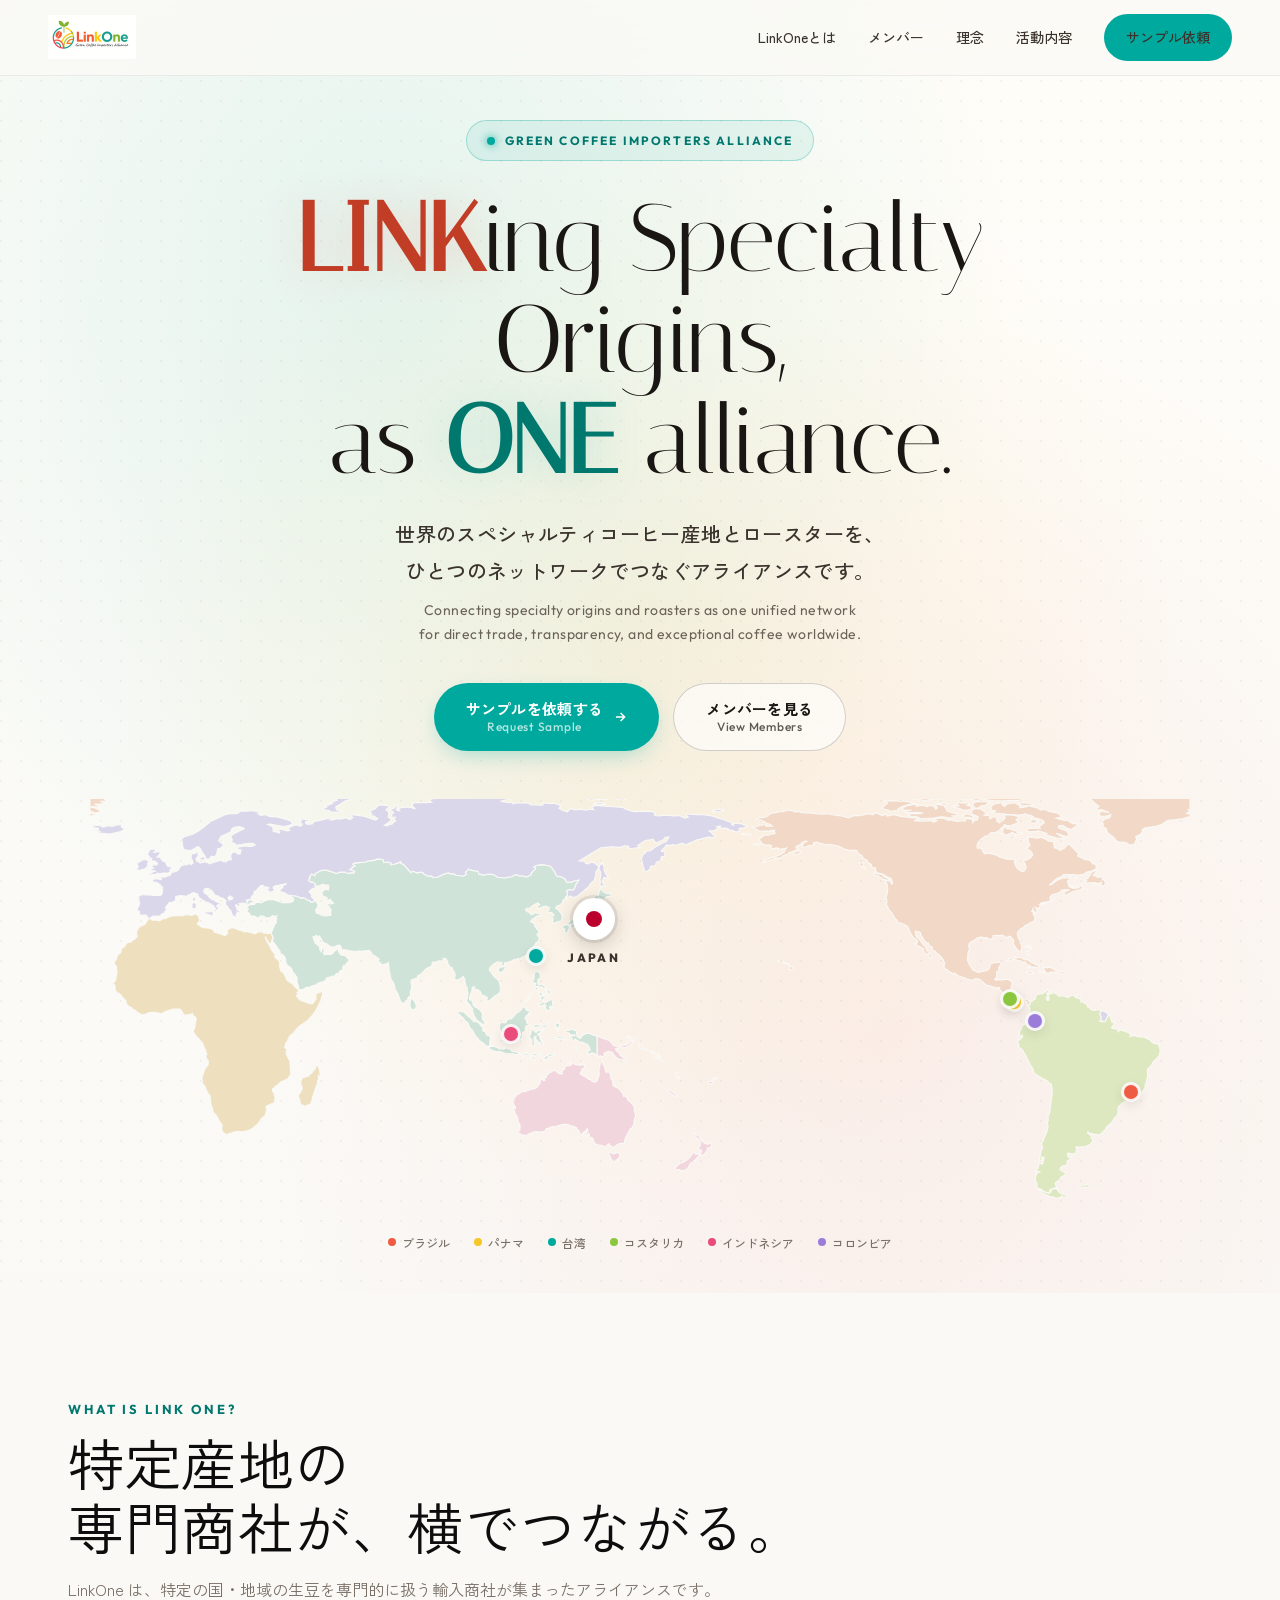
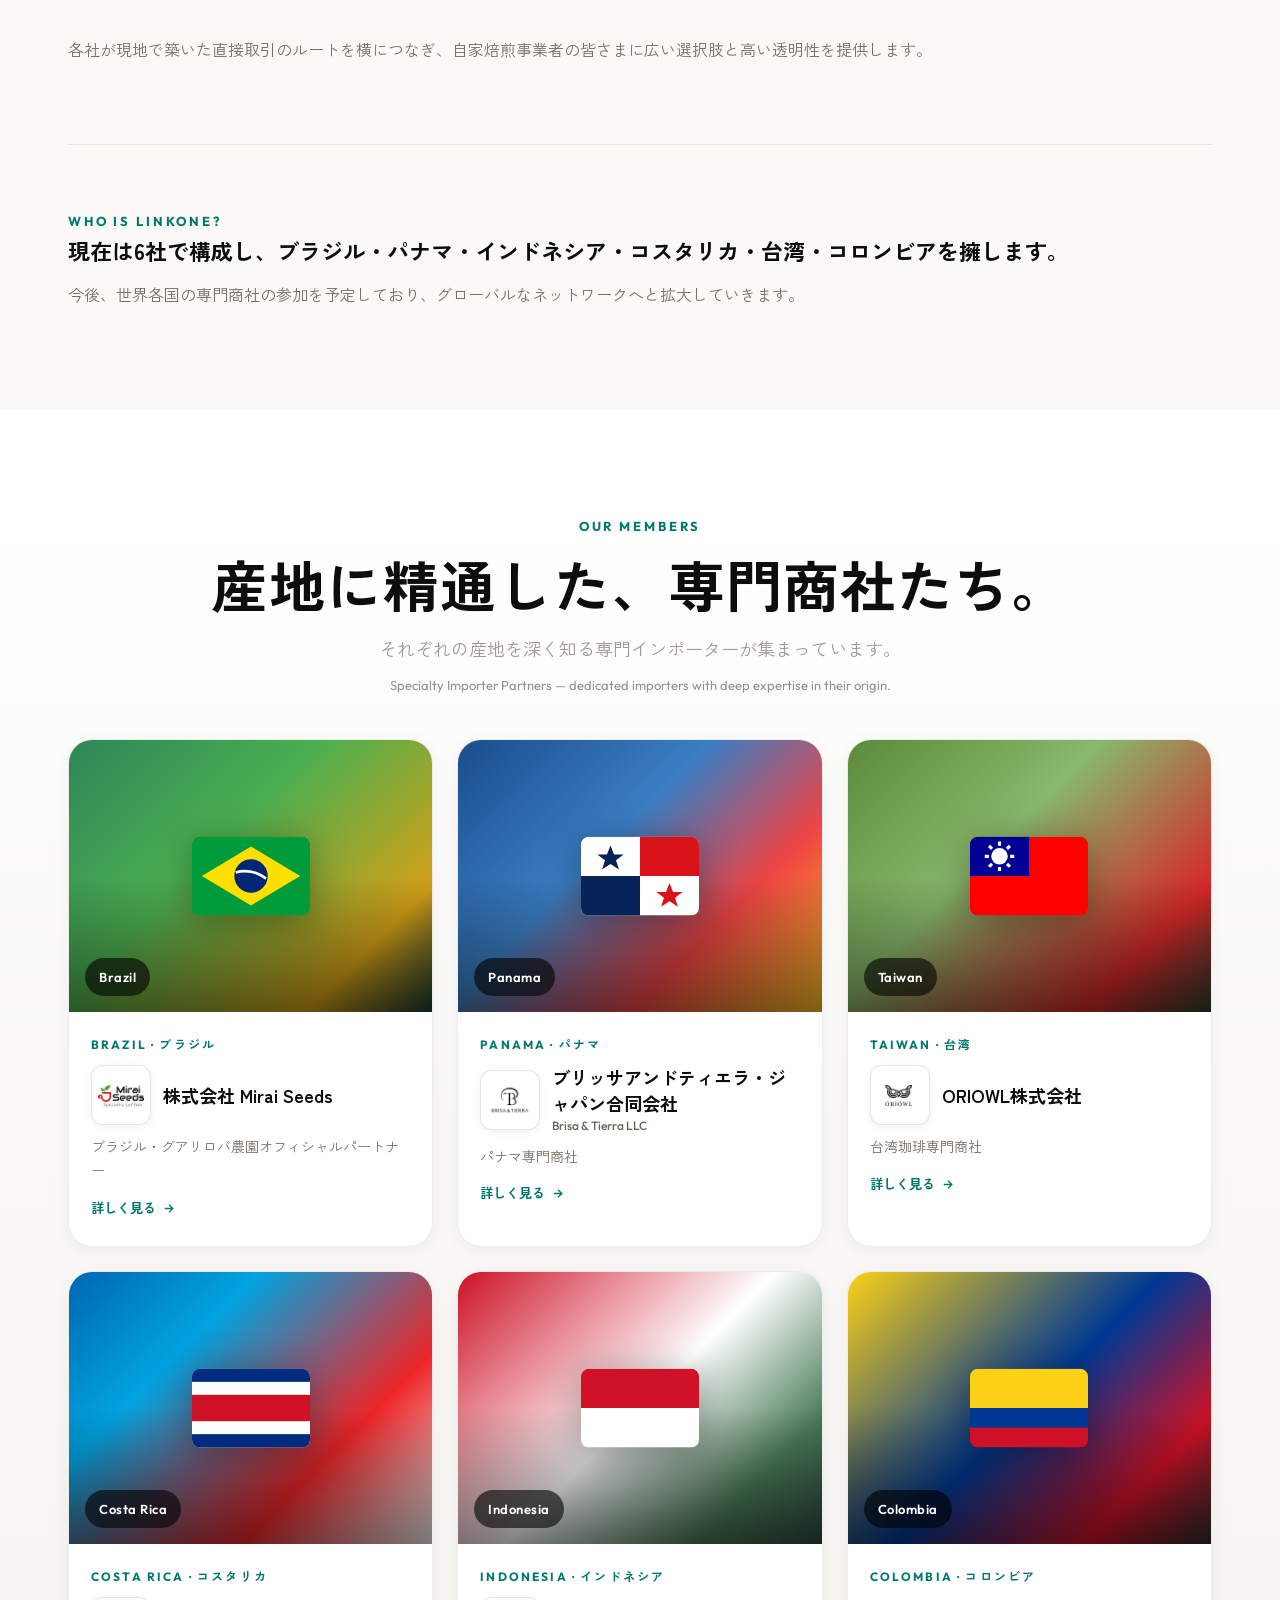
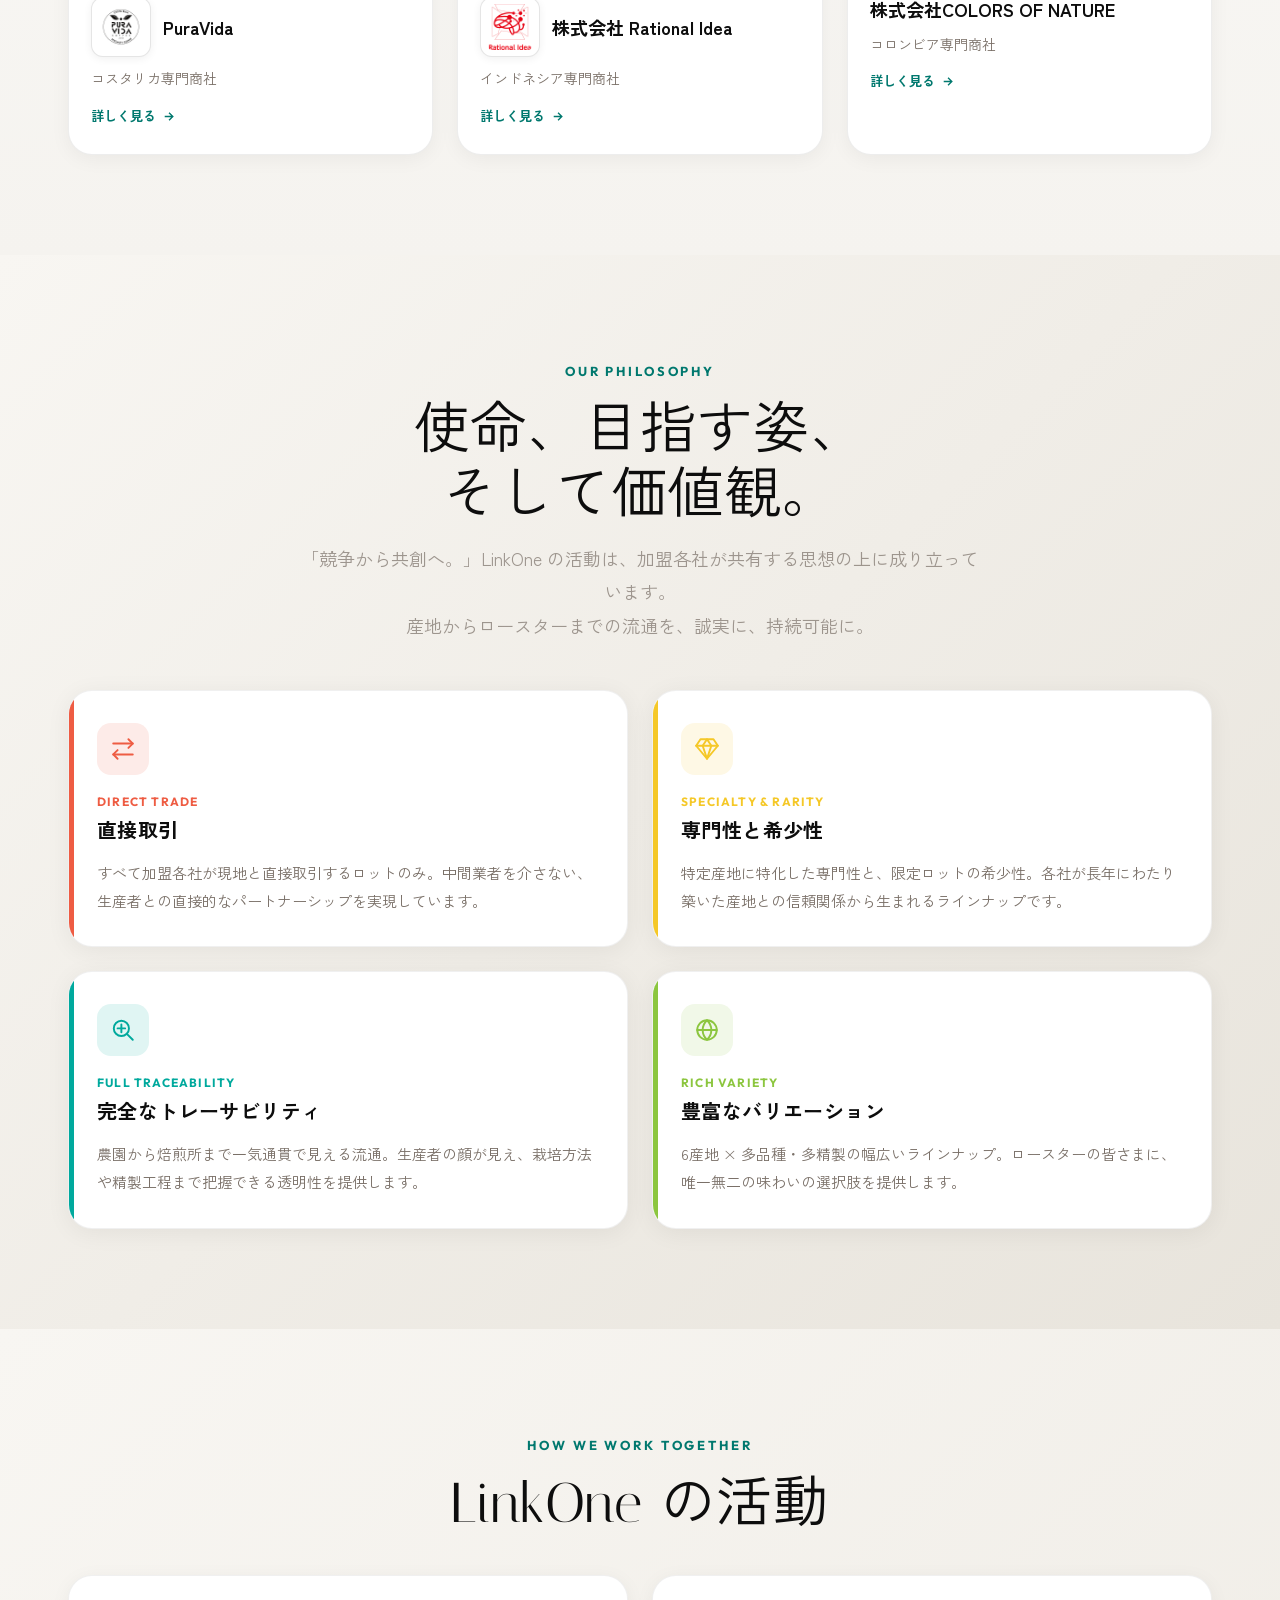
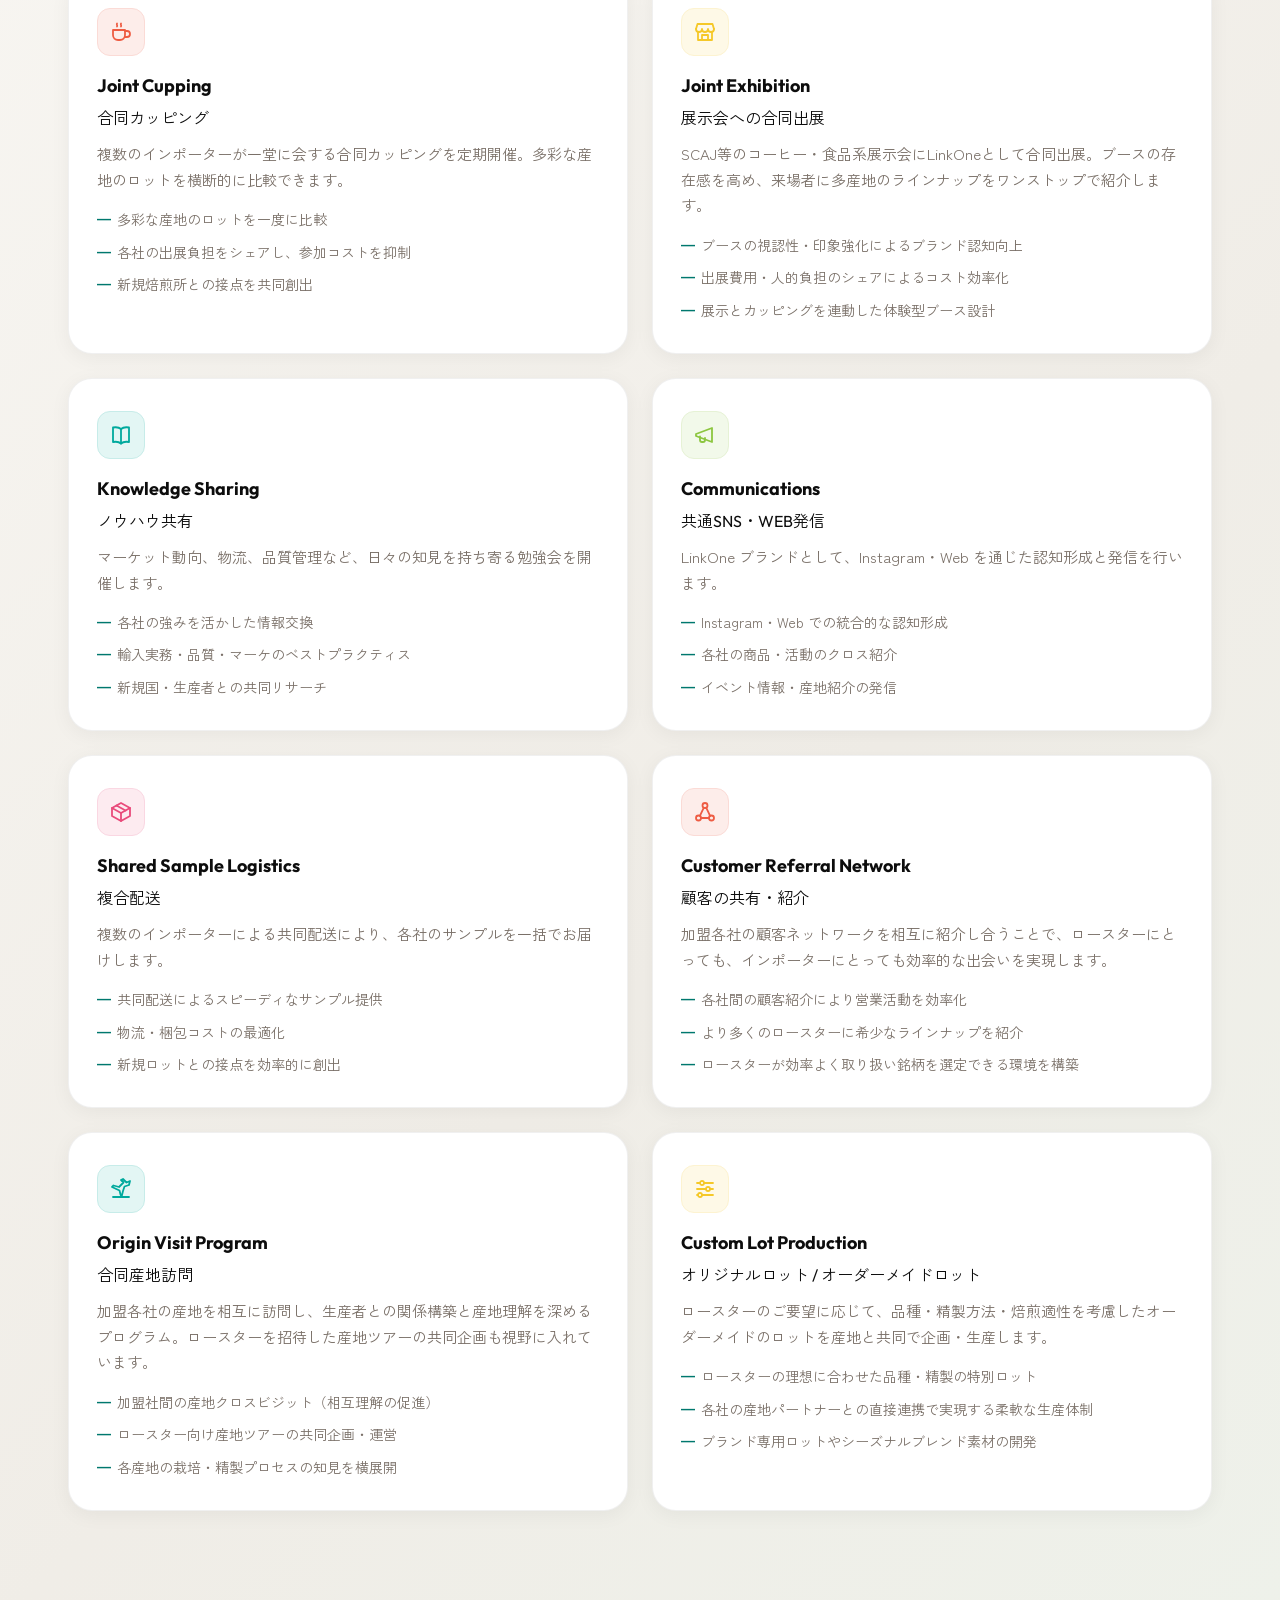
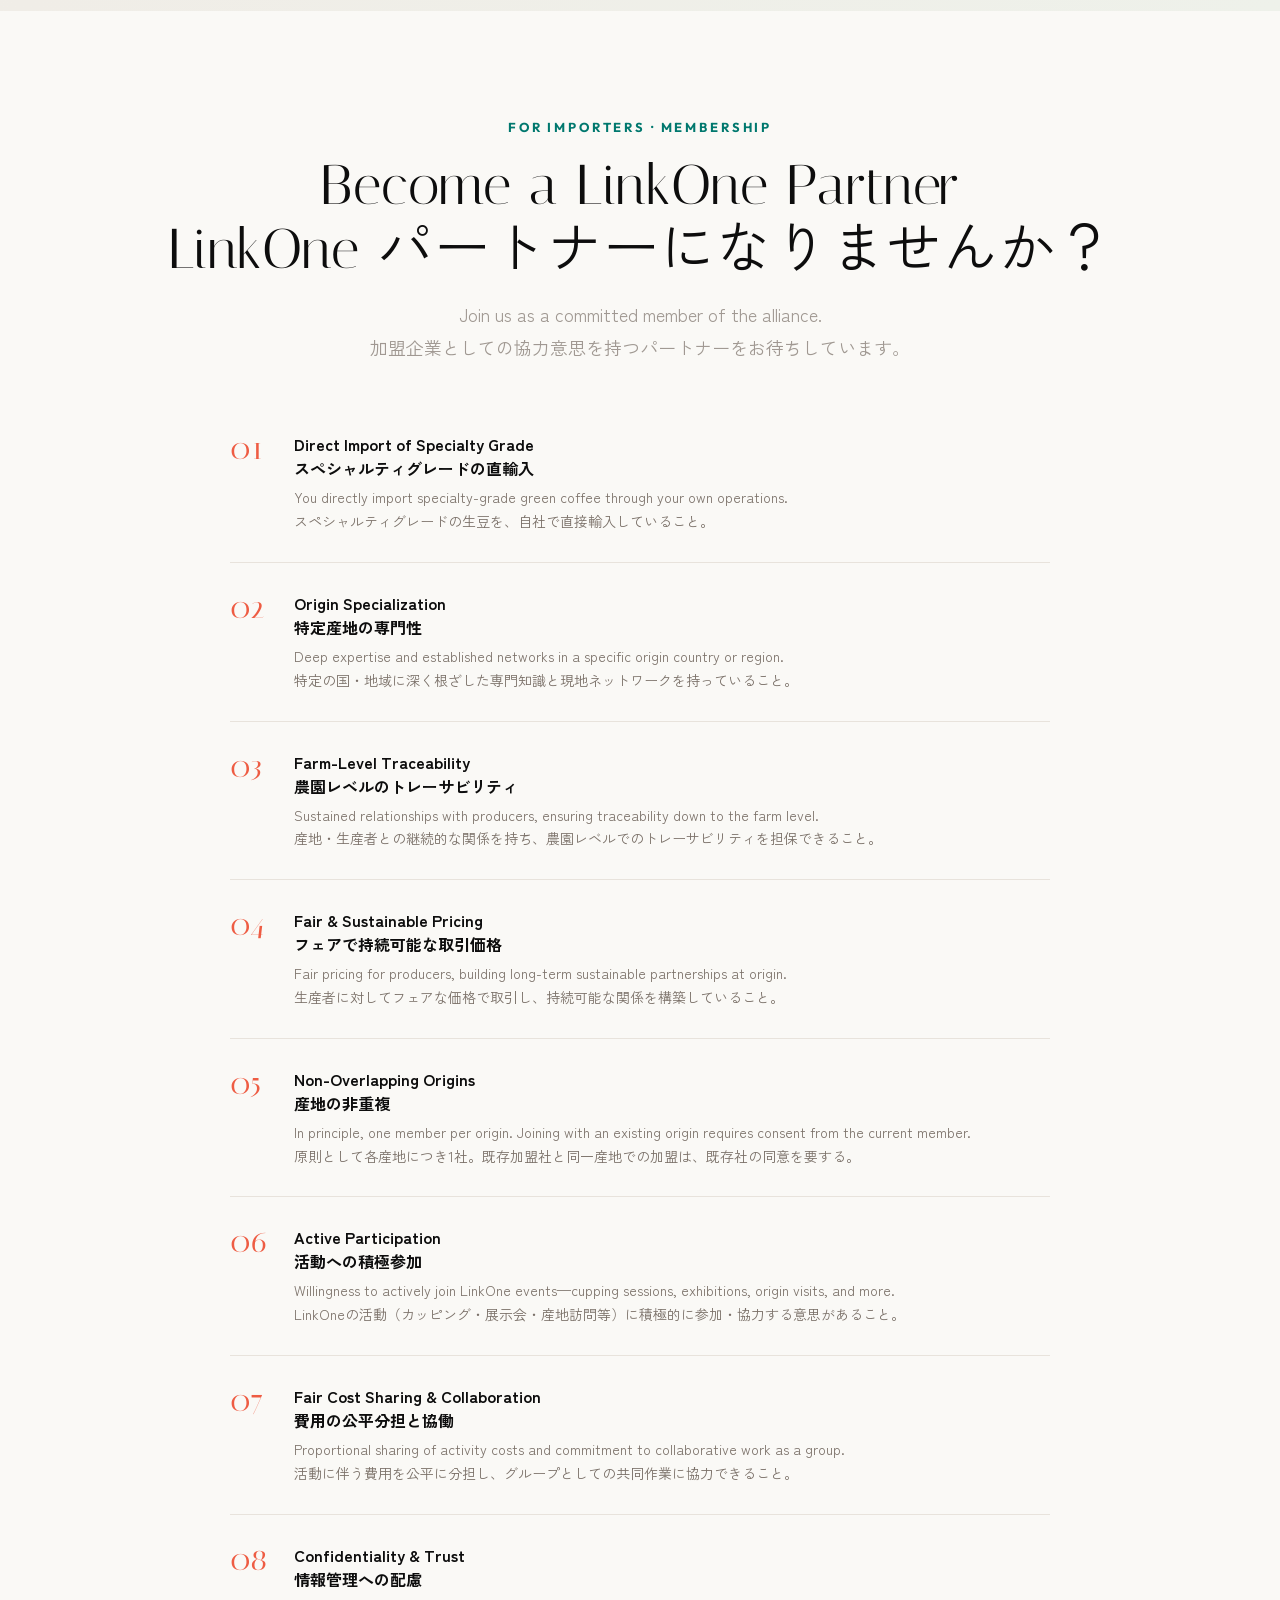
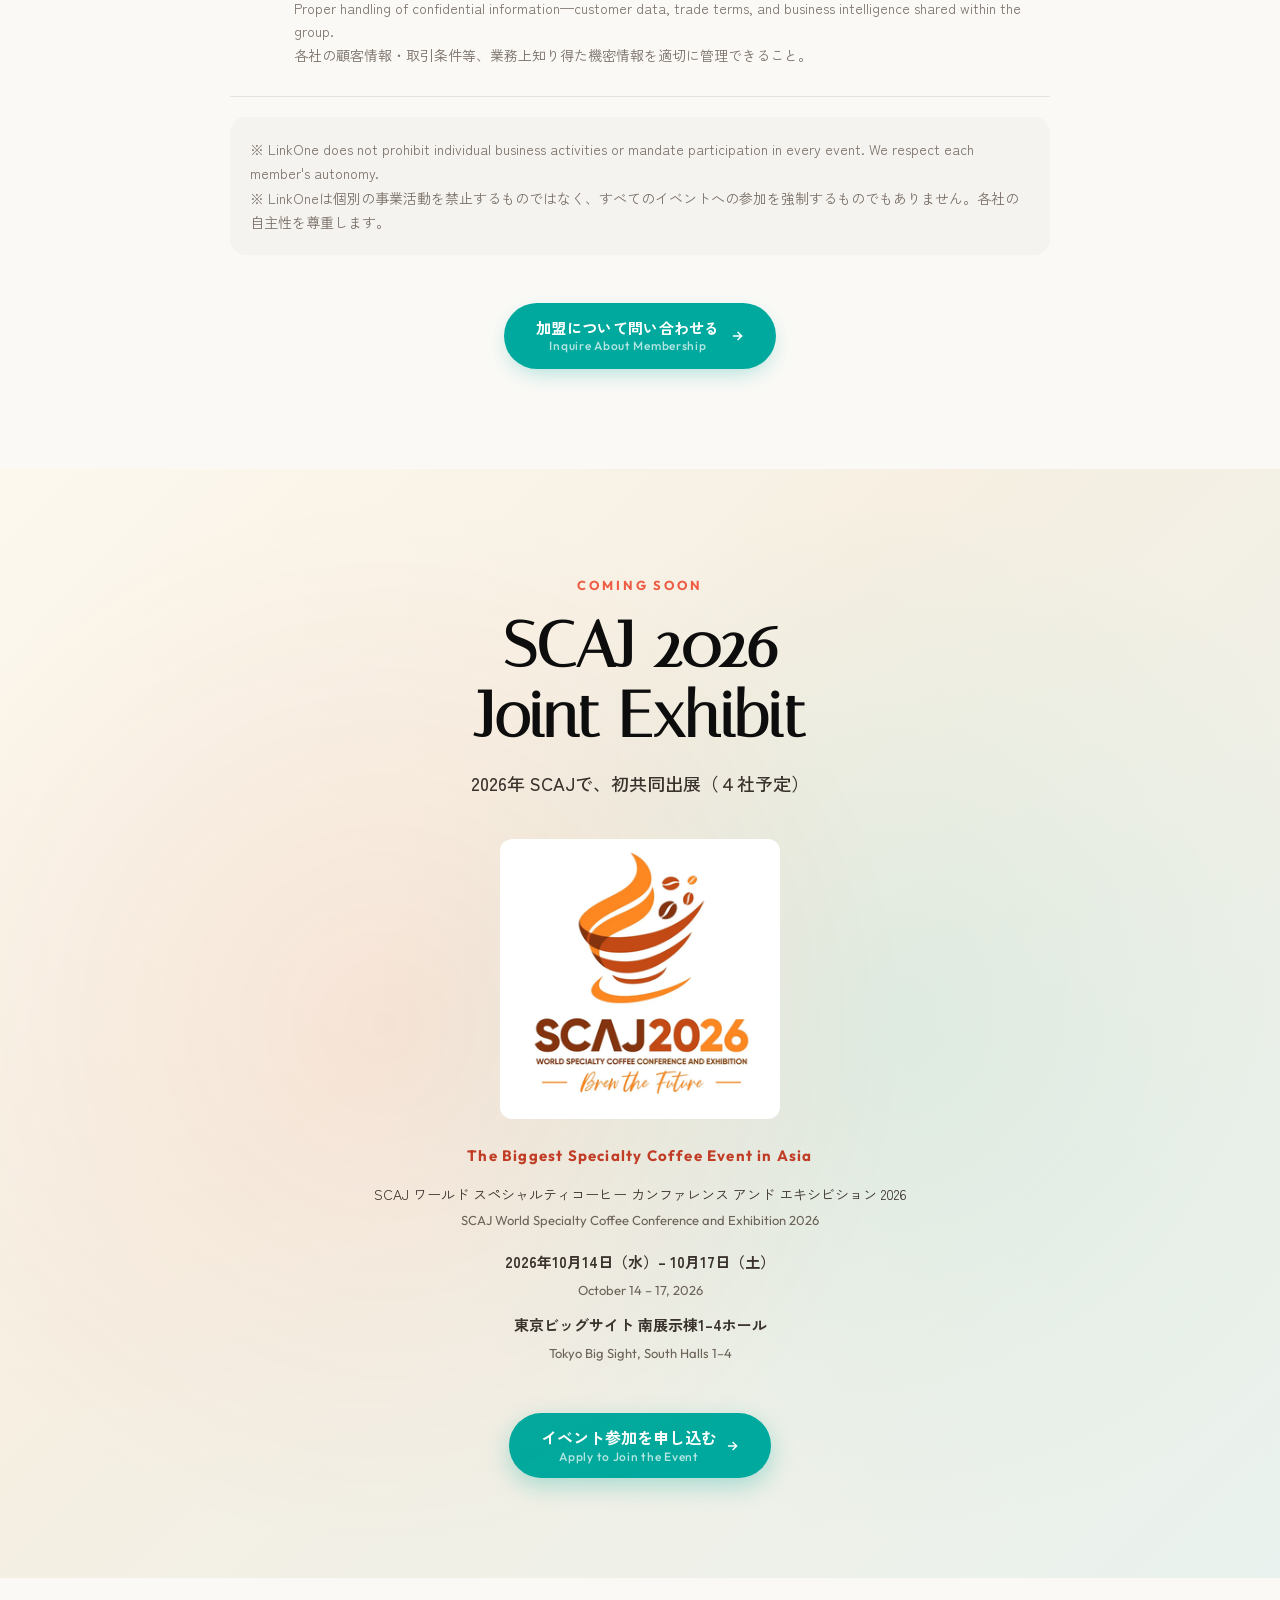
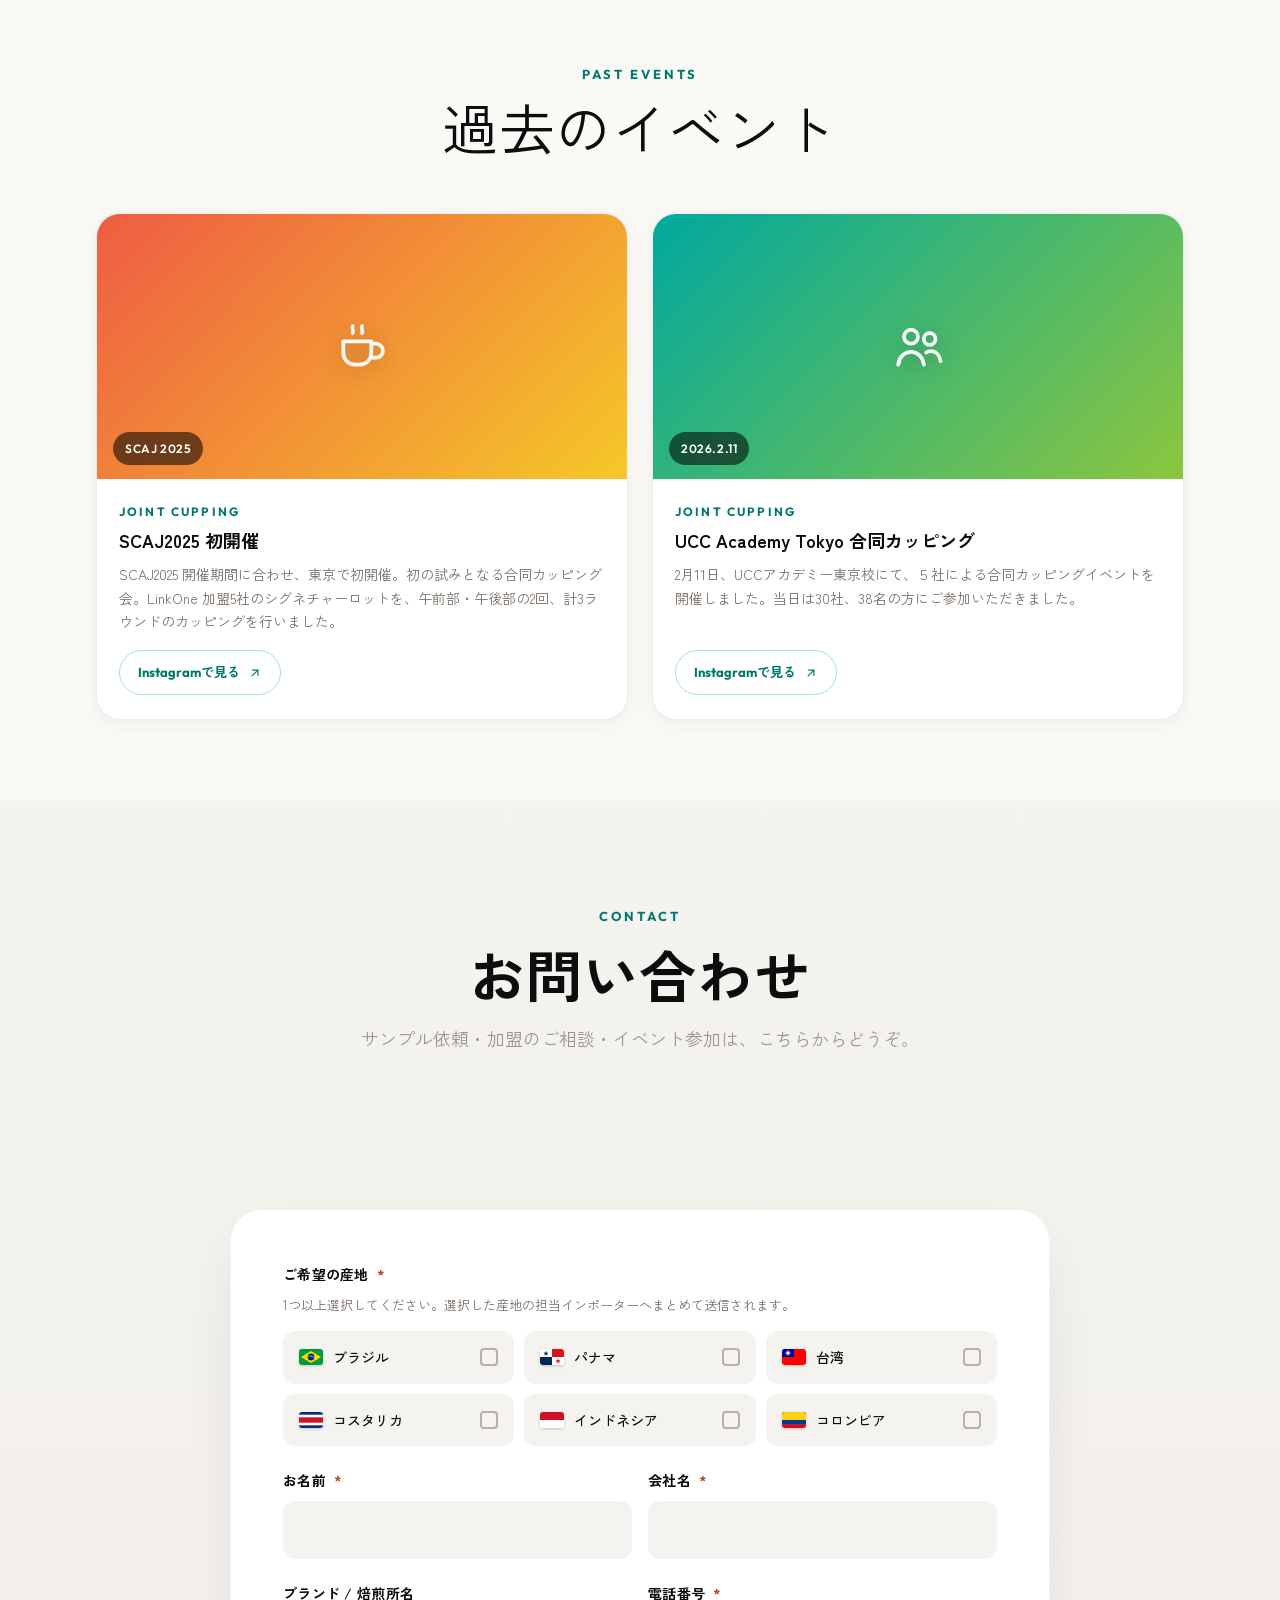
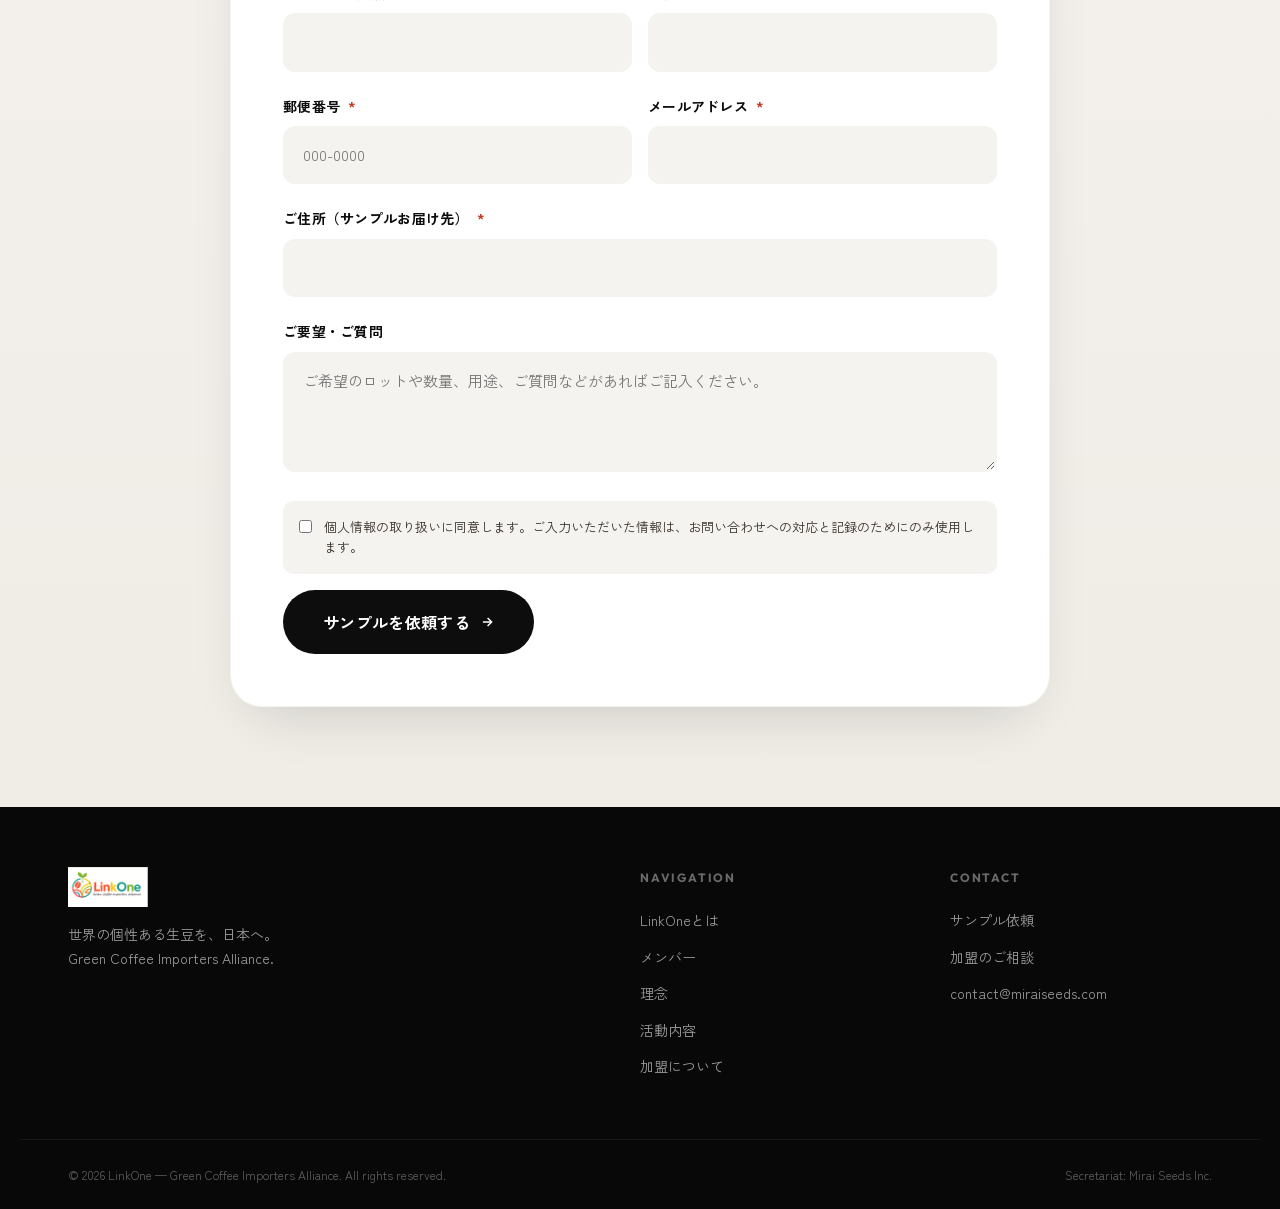
==== commit ad88eb8d: "a11y: アクセシビリティ改善（コントラスト/微小フォント/動きの低減） design-orchestrator の客観チェックで検出した項目を修正。デザインの雰囲気（明るいトーン・ ブランド差し色" ====
--- a/index.html
+++ b/index.html
@@ -27,6 +27,11 @@
   --brand-green:  #8CC63F;
   --brand-pink:   #E94B7B;
 
+  /* テキスト用の濃色シェード(AA 4.5:1準拠)。塗り/ドット/ロゴは上の明るいブランド色のまま */
+  --teal-text:    #00786E;
+  --orange-text:  #C13D26;
+  --label-ink:    #6b6258;
+
   --ink-900: #0d0d0d;
   --ink-800: #1a1613;
   --ink-700: #3a322c;
@@ -68,7 +73,7 @@
 .wrap{max-width:var(--maxw);margin:0 auto;padding:0 var(--gutter)}
 .eyebrow{
   font-family:var(--f-sans);font-size:13px;letter-spacing:.22em;
-  text-transform:uppercase;font-weight:700;color:var(--brand-teal);display:inline-block;
+  text-transform:uppercase;font-weight:700;color:var(--teal-text);display:inline-block;
 }
 .section-head{margin-bottom:40px}
 .section-head.center{text-align:center}
@@ -86,6 +91,15 @@
 /* REVEAL ANIMATION */
 html.js .reveal{opacity:0;transform:translateY(32px);transition:opacity .7s var(--ease), transform .7s var(--ease)}
 html.js .reveal.in{opacity:1;transform:none}
+
+/* 動きの低減を尊重(アクセシビリティ): OSで「視差効果を減らす」設定時はアニメを無効化 */
+@media (prefers-reduced-motion: reduce){
+  *,*::before,*::after{
+    animation-duration:.01ms!important;animation-iteration-count:1!important;
+    transition-duration:.01ms!important;scroll-behavior:auto!important;
+  }
+  html.js .reveal{opacity:1!important;transform:none!important}
+}
 
 /* ============================================================
    HEADER — glass on light
@@ -109,7 +123,7 @@
 }
 .nav{display:flex;gap:32px;align-items:center}
 .nav a{font-size:14px;font-weight:500;color:var(--ink-700);transition:color .2s}
-.nav a:hover{color:var(--brand-teal)}
+.nav a:hover{color:var(--teal-text)}
 .nav-cta{
   background:var(--brand-teal);color:white;padding:11px 22px;border-radius:999px;
   font-size:14px;font-weight:600;transition:transform .2s var(--ease),background .2s;
@@ -149,7 +163,7 @@
   padding:9px 20px;background:rgba(0,169,157,.08);
   border:1px solid rgba(0,169,157,.3);border-radius:999px;
   font-family:var(--f-sans);font-size:12px;font-weight:700;
-  letter-spacing:.18em;text-transform:uppercase;color:var(--brand-teal);
+  letter-spacing:.18em;text-transform:uppercase;color:var(--teal-text);
 }
 .hero-eyebrow::before{
   content:"";width:8px;height:8px;border-radius:50%;background:var(--brand-teal);
@@ -168,11 +182,11 @@
   -webkit-background-clip:text;background-clip:text;color:transparent;
 }
 .hero-title .link-accent{
-  color:var(--brand-orange);font-weight:700;
+  color:var(--orange-text);font-weight:700;
   text-shadow:0 0 40px rgba(238,92,67,.18);
 }
 .hero-title .one-accent{
-  color:var(--brand-teal);font-weight:700;
+  color:var(--teal-text);font-weight:700;
   text-shadow:0 0 40px rgba(0,169,157,.18);
 }
 .hero-sub{
@@ -181,7 +195,7 @@
 }
 .hero-sub-en{
   font-family:var(--f-sans);font-size:clamp(12px,1.8vw,14px);
-  color:var(--ink-300);margin-top:10px;font-weight:400;line-height:1.7;letter-spacing:.03em;
+  color:var(--label-ink);margin-top:10px;font-weight:400;line-height:1.7;letter-spacing:.03em;
 }
 .hero-actions{display:flex;gap:14px;justify-content:center;flex-wrap:wrap;margin-top:36px}
 .btn{
@@ -193,9 +207,9 @@
 .btn-primary{background:var(--brand-teal);color:white;box-shadow:0 8px 24px -8px rgba(0,169,157,.4)}
 .btn-primary:hover{background:var(--brand-orange);transform:translateY(-2px);box-shadow:0 12px 36px -12px rgba(238,92,67,.4)}
 .btn-ghost{background:rgba(255,255,255,.6);color:var(--ink-800);border:1.5px solid rgba(13,13,13,.18)}
-.btn-ghost:hover{background:white;border-color:var(--brand-teal);color:var(--brand-teal)}
+.btn-ghost:hover{background:white;border-color:var(--brand-teal);color:var(--teal-text)}
 .btn-label{display:flex;flex-direction:column;align-items:center;gap:1px;line-height:1.3}
-.btn-en{font-family:var(--f-sans);font-size:11px;font-weight:500;opacity:.7;letter-spacing:.06em}
+.btn-en{font-family:var(--f-sans);font-size:12px;font-weight:500;opacity:.7;letter-spacing:.06em}
 
 /* ============================================================
    WORLD MAP — Japan-centered, on light background
@@ -226,7 +240,7 @@
 @keyframes dotPulse{0%{width:18px;height:18px;opacity:.8}100%{width:72px;height:72px;opacity:0}}
 .dot-label{
   position:absolute;left:50%;top:100%;transform:translate(-50%,8px);
-  font-family:var(--f-jp);font-size:10px;font-weight:700;letter-spacing:.1em;
+  font-family:var(--f-jp);font-size:12px;font-weight:700;letter-spacing:.1em;
   color:var(--ink-700);white-space:nowrap;opacity:0;transition:opacity .25s;
   pointer-events:none;background:rgba(255,255,255,.92);padding:3px 8px;border-radius:4px;
   box-shadow:0 2px 8px rgba(0,0,0,.12);
@@ -258,7 +272,7 @@
 .japan-flag::after{content:"";width:16px;height:16px;border-radius:50%;background:#bc002d}
 .japan-label{
   position:absolute;left:50%;transform:translateX(-50%);top:calc(50% + 28px);
-  font-family:var(--f-sans);font-size:10px;font-weight:800;letter-spacing:.2em;
+  font-family:var(--f-sans);font-size:12px;font-weight:800;letter-spacing:.2em;
   color:var(--ink-700);white-space:nowrap;
 }
 
@@ -295,7 +309,7 @@
 .info-row{
   padding:12px 0;border-top:1px solid rgba(0,0,0,.07);
 }
-.info-label{font-family:var(--f-sans);font-size:10px;font-weight:700;letter-spacing:.15em;text-transform:uppercase;color:var(--ink-300);margin-bottom:4px}
+.info-label{font-family:var(--f-sans);font-size:12px;font-weight:700;letter-spacing:.15em;text-transform:uppercase;color:var(--label-ink);margin-bottom:4px}
 .info-value{font-size:14px;color:var(--ink-700);line-height:1.5}
 @media(max-width:820px){
   .origin-info-panel{position:fixed;width:100%;top:auto;bottom:0;left:0;right:0;max-height:60%;border-left:none;border-top:1px solid rgba(0,0,0,.08);border-radius:16px 16px 0 0}
@@ -306,7 +320,7 @@
    ABOUT — light section
    ============================================================ */
 .about{padding:var(--section-py) 0;background:var(--paper);color:var(--ink-900)}
-.about-section .eyebrow{color:var(--brand-teal)}
+.about-section .eyebrow{color:var(--teal-text)}
 .about-section .section-title{color:var(--ink-900)}
 .about-section .section-lead{color:var(--ink-500)}
 .about-section h3.headline{
@@ -374,25 +388,25 @@
   box-shadow:0 2px 8px rgba(0,0,0,.06);
 }
 .member-company-row{display:flex;align-items:center;gap:12px;margin-top:10px}
-.member-company-row a:hover .member-company{color:var(--brand-teal);transition:color .2s}
+.member-company-row a:hover .member-company{color:var(--teal-text);transition:color .2s}
 .member-company-row a:hover .member-logo-sm{border-color:var(--brand-teal);transition:border-color .2s}
 .member-body{padding:22px 22px 26px}
 .member-country{
   font-family:var(--f-sans);font-size:12px;font-weight:700;
-  letter-spacing:.18em;text-transform:uppercase;color:var(--brand-teal);
+  letter-spacing:.18em;text-transform:uppercase;color:var(--teal-text);
 }
 .member-company{font-family:var(--f-jp);font-weight:700;font-size:18px;margin-top:0;color:var(--ink-900);line-height:1.4}
-.company-en{display:block;font-family:var(--f-sans);font-size:12px;font-weight:500;color:var(--ink-300);margin-top:2px}
+.company-en{display:block;font-family:var(--f-sans);font-size:12px;font-weight:500;color:var(--label-ink);margin-top:2px}
 .member-desc{font-size:14px;color:var(--ink-500);margin-top:10px;line-height:1.7}
 .member-card.tbd .member-image{
   background:repeating-linear-gradient(45deg,rgba(13,13,13,.02),rgba(13,13,13,.02) 8px,rgba(13,13,13,.05) 8px,rgba(13,13,13,.05) 16px);
 }
 .member-card.tbd .member-image::before{
   content:"COMING SOON";position:absolute;inset:0;display:flex;align-items:center;justify-content:center;
-  font-family:var(--f-sans);font-size:14px;font-weight:700;letter-spacing:.3em;color:var(--ink-300);z-index:2;
+  font-family:var(--f-sans);font-size:14px;font-weight:700;letter-spacing:.3em;color:var(--label-ink);z-index:2;
 }
 .member-card.tbd .member-image::after{display:none}
-.member-card.tbd .member-company{color:var(--ink-300)}
+.member-card.tbd .member-company{color:var(--label-ink)}
 
 /* ============================================================
    MVV — gradient background
@@ -456,7 +470,7 @@
   padding-left:20px;position:relative;
 }
 .activity li::before{
-  content:"—";position:absolute;left:0;color:var(--brand-teal);font-weight:700;
+  content:"—";position:absolute;left:0;color:var(--teal-text);font-weight:700;
 }
 .activity-num{
   display:inline-flex;width:32px;height:32px;align-items:center;justify-content:center;
@@ -518,7 +532,7 @@
 }
 .form-tab.active{background:var(--brand-teal);color:white;box-shadow:0 4px 20px rgba(0,169,157,.3)}
 .form-tab:not(.active):hover{color:var(--ink-900);background:rgba(13,13,13,.04)}
-.form-tab .tab-en{display:block;font-family:var(--f-sans);font-size:10px;font-weight:500;opacity:.7;letter-spacing:.04em}
+.form-tab .tab-en{display:block;font-family:var(--f-sans);font-size:12px;font-weight:500;opacity:.7;letter-spacing:.04em}
 .form-panel{display:none}
 .form-panel.active{display:block}
 .form-card{
@@ -528,7 +542,7 @@
 }
 .field{margin-bottom:22px}
 .field-label{display:block;font-size:14px;font-weight:700;color:var(--ink-900);margin-bottom:8px;letter-spacing:.02em}
-.field-label .req{color:var(--brand-orange);margin-left:4px}
+.field-label .req{color:var(--orange-text);margin-left:4px}
 .field-hint{font-size:13px;color:var(--ink-500);margin-top:6px}
 .field-input,.field-textarea,.field-select{
   width:100%;padding:14px 18px;background:var(--ink-50);border:2px solid transparent;
@@ -584,14 +598,14 @@
    COUNTRY PAGES — 各国個別ページ(メンバーカードから開く)
    ============================================================ */
 .member-card:not(.tbd){cursor:pointer}
-.member-more{display:inline-flex;align-items:center;gap:6px;margin-top:14px;font-family:var(--f-sans);font-size:13px;font-weight:700;color:var(--brand-teal)}
+.member-more{display:inline-flex;align-items:center;gap:6px;margin-top:14px;font-family:var(--f-sans);font-size:13px;font-weight:700;color:var(--teal-text)}
 .member-more svg{width:13px;height:13px}
 .country-page{position:fixed;inset:0;z-index:300;background:var(--paper);overflow-y:auto;display:none}
 .country-page.open{display:block;animation:pageIn .3s var(--ease)}
 @keyframes pageIn{from{opacity:0;transform:translateY(24px)}to{opacity:1;transform:none}}
 .cp-header{position:sticky;top:0;z-index:5;display:flex;align-items:center;gap:14px;padding:12px var(--gutter);background:rgba(250,249,246,.92);backdrop-filter:blur(16px);-webkit-backdrop-filter:blur(16px);border-bottom:1px solid rgba(0,0,0,.06)}
 .cp-back{display:inline-flex;align-items:center;gap:8px;font-weight:700;font-size:14px;color:var(--ink-700);padding:8px 16px;border-radius:999px;border:1.5px solid rgba(0,0,0,.12);background:white;cursor:pointer;transition:all .2s}
-.cp-back:hover{border-color:var(--brand-teal);color:var(--brand-teal)}
+.cp-back:hover{border-color:var(--brand-teal);color:var(--teal-text)}
 .cp-hero{position:relative;display:flex;flex-direction:column;align-items:center;text-align:center;padding:56px var(--gutter) 44px;color:white;overflow:hidden}
 .cp-hero::after{content:"";position:absolute;inset:0;background:linear-gradient(180deg,transparent 40%,rgba(0,0,0,.35))}
 .cp-hero>*{position:relative;z-index:1}
@@ -602,12 +616,12 @@
 .cp-body{max-width:820px;margin:0 auto;padding:8px var(--gutter) 80px}
 .cp-section{margin-top:36px}
 .cp-section h3{font-family:var(--f-jp);font-weight:700;font-size:20px;color:var(--ink-900)}
-.cp-section h3 .en{display:block;font-family:var(--f-sans);font-size:11px;font-weight:700;letter-spacing:.18em;text-transform:uppercase;color:var(--brand-teal);margin-bottom:6px}
+.cp-section h3 .en{display:block;font-family:var(--f-sans);font-size:12px;font-weight:700;letter-spacing:.18em;text-transform:uppercase;color:var(--teal-text);margin-bottom:6px}
 .cp-section p{font-size:15px;color:var(--ink-500);line-height:1.9;margin-top:12px}
 .cp-facts{display:grid;grid-template-columns:1fr 1fr;gap:14px;margin-top:16px}
 @media(max-width:560px){.cp-facts{grid-template-columns:1fr}}
 .cp-fact{background:white;border:1px solid rgba(0,0,0,.06);border-radius:var(--r-md);padding:16px 18px}
-.cp-fact .k{font-family:var(--f-sans);font-size:10px;font-weight:700;letter-spacing:.15em;text-transform:uppercase;color:var(--ink-300)}
+.cp-fact .k{font-family:var(--f-sans);font-size:12px;font-weight:700;letter-spacing:.15em;text-transform:uppercase;color:var(--label-ink)}
 .cp-fact .v{font-size:14px;color:var(--ink-700);margin-top:6px;line-height:1.6}
 .cp-actions{display:flex;gap:12px;flex-wrap:wrap;margin-top:44px}
 body.country-page-open{overflow:hidden}
@@ -633,7 +647,7 @@
 .footer-list{list-style:none}
 .footer-list li{margin-bottom:12px}
 .footer-list a{transition:color .2s}
-.footer-list a:hover{color:var(--brand-teal)}
+.footer-list a:hover{color:var(--teal-text)}
 .footer-bottom{
   margin-top:48px;padding:24px var(--gutter);
   border-top:1px solid rgba(255,255,255,.06);
@@ -666,12 +680,12 @@
   padding:6px 12px;border-radius:999px;
 }
 .event-body{padding:22px 22px 24px;display:flex;flex-direction:column;flex:1}
-.event-kicker{font-family:var(--f-sans);font-size:12px;font-weight:700;letter-spacing:.18em;text-transform:uppercase;color:var(--brand-teal)}
+.event-kicker{font-family:var(--f-sans);font-size:12px;font-weight:700;letter-spacing:.18em;text-transform:uppercase;color:var(--teal-text)}
 .event-title{font-family:var(--f-jp);font-weight:700;font-size:18px;margin-top:6px;color:var(--ink-900);line-height:1.4}
 .event-desc{font-size:14px;color:var(--ink-500);margin-top:10px;line-height:1.7;flex:1}
 .event-link{
   display:inline-flex;align-items:center;gap:8px;margin-top:16px;align-self:flex-start;
-  font-family:var(--f-sans);font-size:13px;font-weight:700;color:var(--brand-teal);
+  font-family:var(--f-sans);font-size:13px;font-weight:700;color:var(--teal-text);
   padding:10px 18px;border:1.5px solid rgba(0,169,157,.35);border-radius:999px;
   transition:all .2s var(--ease);
 }
@@ -821,7 +835,7 @@
     <div class="section-head center reveal">
       <span class="eyebrow">Our Members</span>
       <h2 class="section-title jp">産地に精通した、専門商社たち。</h2>
-      <p class="section-lead">それぞれの産地を深く知る専門インポーターが集まっています。<br><span style="font-family:var(--f-sans);font-size:13px;color:var(--ink-300)">Specialty Importer Partners — dedicated importers with deep expertise in their origin.</span></p>
+      <p class="section-lead">それぞれの産地を深く知る専門インポーターが集まっています。<br><span style="font-family:var(--f-sans);font-size:13px;color:var(--label-ink)">Specialty Importer Partners — dedicated importers with deep expertise in their origin.</span></p>
     </div>
 
     <div class="members-grid" id="members-grid">
@@ -1079,18 +1093,18 @@
              style="max-width: 280px; border-radius: 12px; display: block; margin: 0 auto;"
         />
         </a>
-        <p style="color:var(--brand-orange);font-family:var(--f-sans);font-size:15px;font-weight:700;letter-spacing:.08em;margin-top:24px;">The Biggest Specialty Coffee Event in Asia</p>
+        <p style="color:var(--orange-text);font-family:var(--f-sans);font-size:15px;font-weight:700;letter-spacing:.08em;margin-top:24px;">The Biggest Specialty Coffee Event in Asia</p>
         <p style="color:var(--ink-700);font-size:14px;margin-top:12px;line-height:1.8;">
           SCAJ ワールド スペシャルティコーヒー カンファレンス アンド エキシビション 2026<br>
-          <span style="font-family:var(--f-sans);font-size:13px;color:var(--ink-300);">SCAJ World Specialty Coffee Conference and Exhibition 2026</span>
+          <span style="font-family:var(--f-sans);font-size:13px;color:var(--label-ink);">SCAJ World Specialty Coffee Conference and Exhibition 2026</span>
         </p>
         <p style="color:var(--ink-700);font-size:15px;margin-top:16px;line-height:1.8;font-weight:600;">
           2026年10月14日（水）– 10月17日（土）<br>
-          <span style="font-family:var(--f-sans);font-size:13px;font-weight:400;color:var(--ink-300);">October 14 – 17, 2026</span>
+          <span style="font-family:var(--f-sans);font-size:13px;font-weight:400;color:var(--label-ink);">October 14 – 17, 2026</span>
         </p>
         <p style="color:var(--ink-700);font-size:15px;margin-top:8px;line-height:1.8;font-weight:600;">
           東京ビッグサイト 南展示棟1–4ホール<br>
-          <span style="font-family:var(--f-sans);font-size:13px;font-weight:400;color:var(--ink-300);">Tokyo Big Sight, South Halls 1–4</span>
+          <span style="font-family:var(--f-sans);font-size:13px;font-weight:400;color:var(--label-ink);">Tokyo Big Sight, South Halls 1–4</span>
         </p>
       </div>
     </div>
@@ -1911,7 +1925,7 @@
   page.innerHTML = `
     <div class="cp-header">
       <button class="cp-back" onclick="closeCountryPage()">← 一覧へ戻る</button>
-      <span style="font-family:var(--f-sans);font-weight:700">${m.country}<span style="color:var(--ink-300)"> · </span>${m.countryJa}</span>
+      <span style="font-family:var(--f-sans);font-weight:700">${m.country}<span style="color:var(--label-ink)"> · </span>${m.countryJa}</span>
     </div>
     <div class="cp-hero ${m.bgClass}">
       <span class="cp-flag">${m.flag}</span>
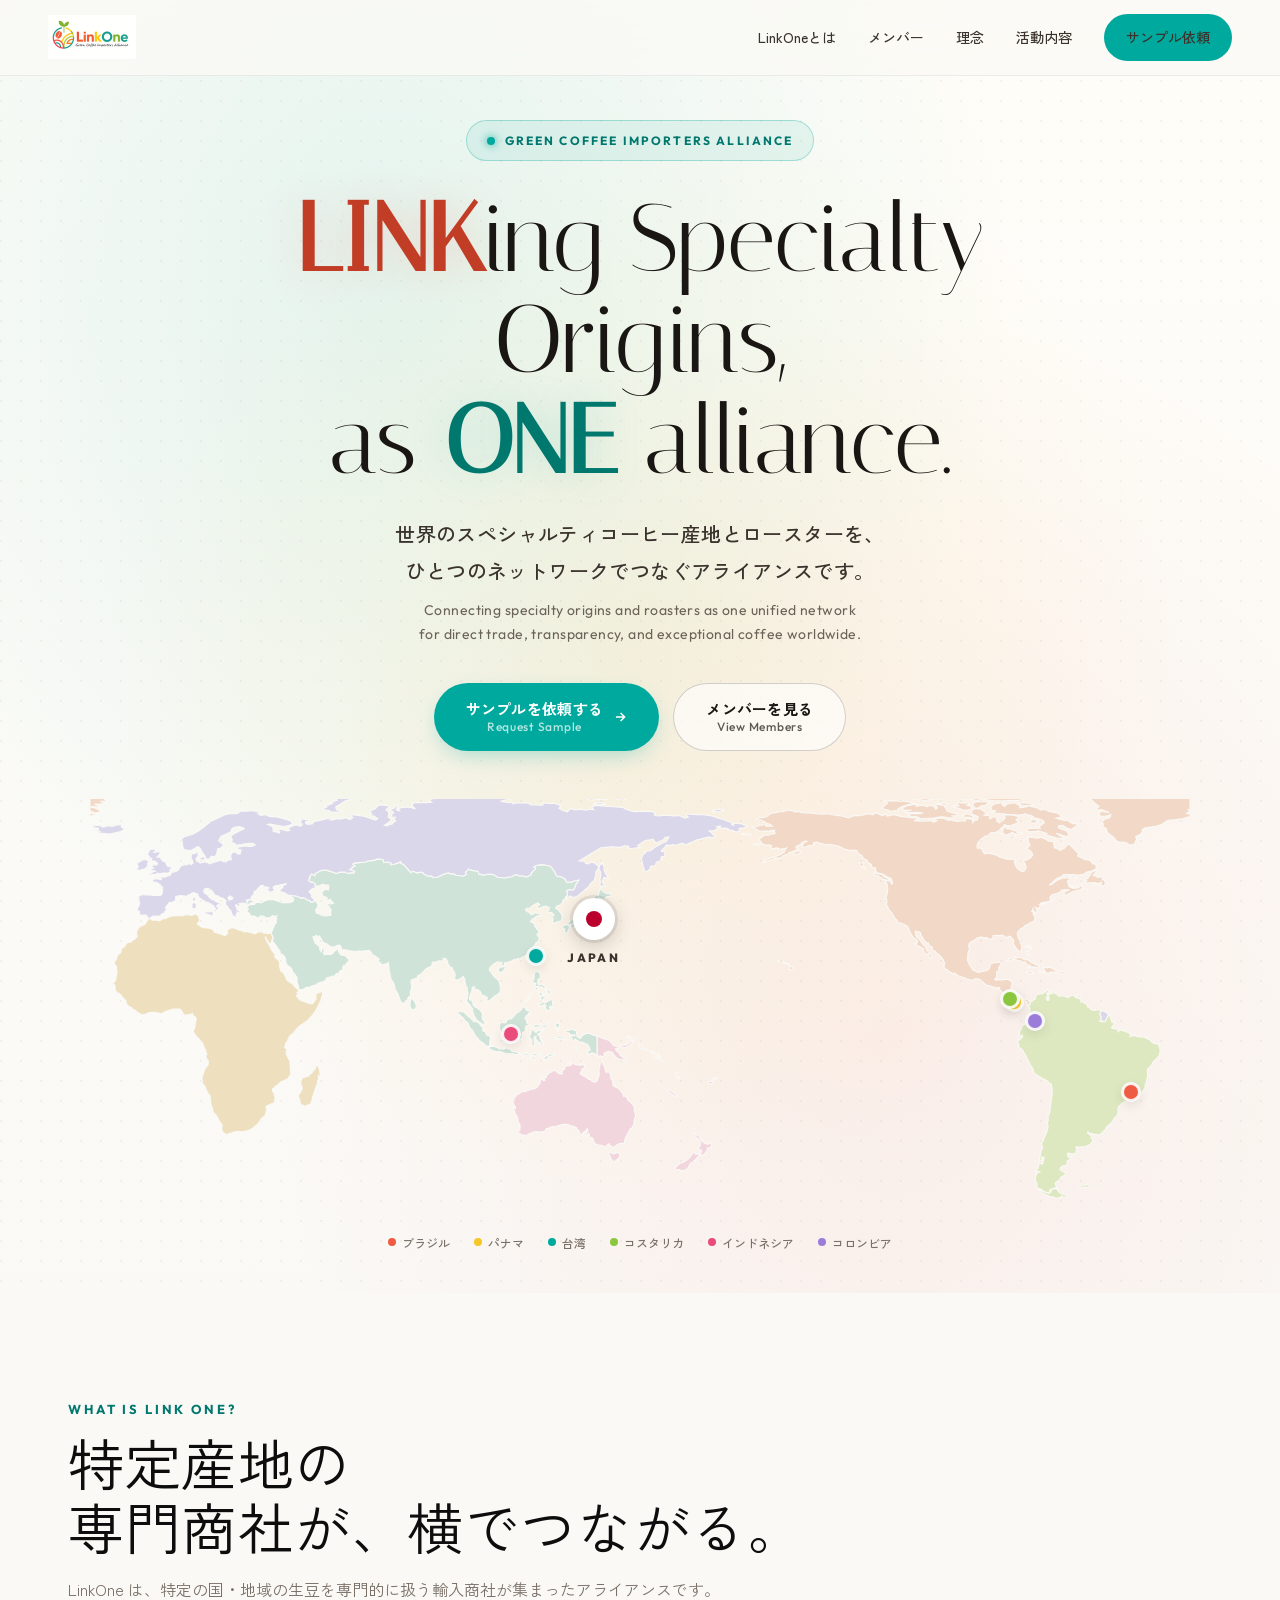
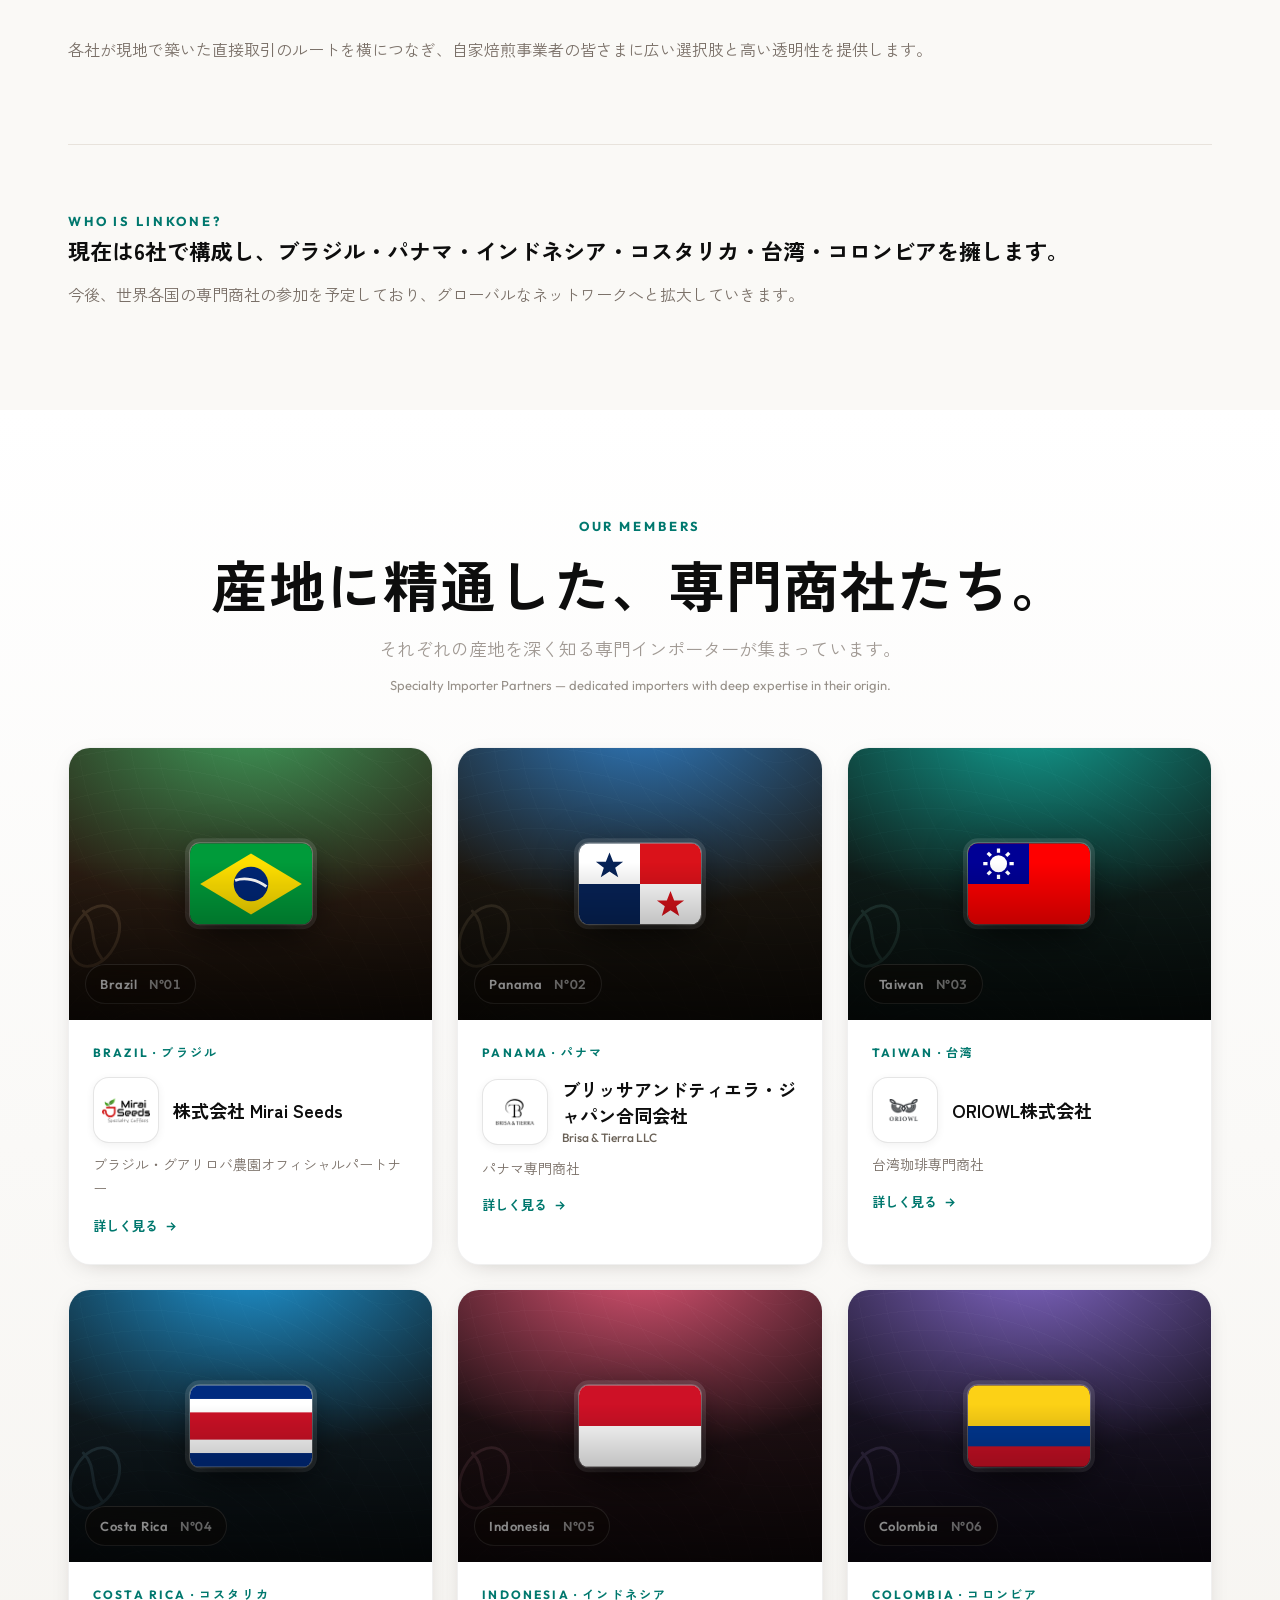
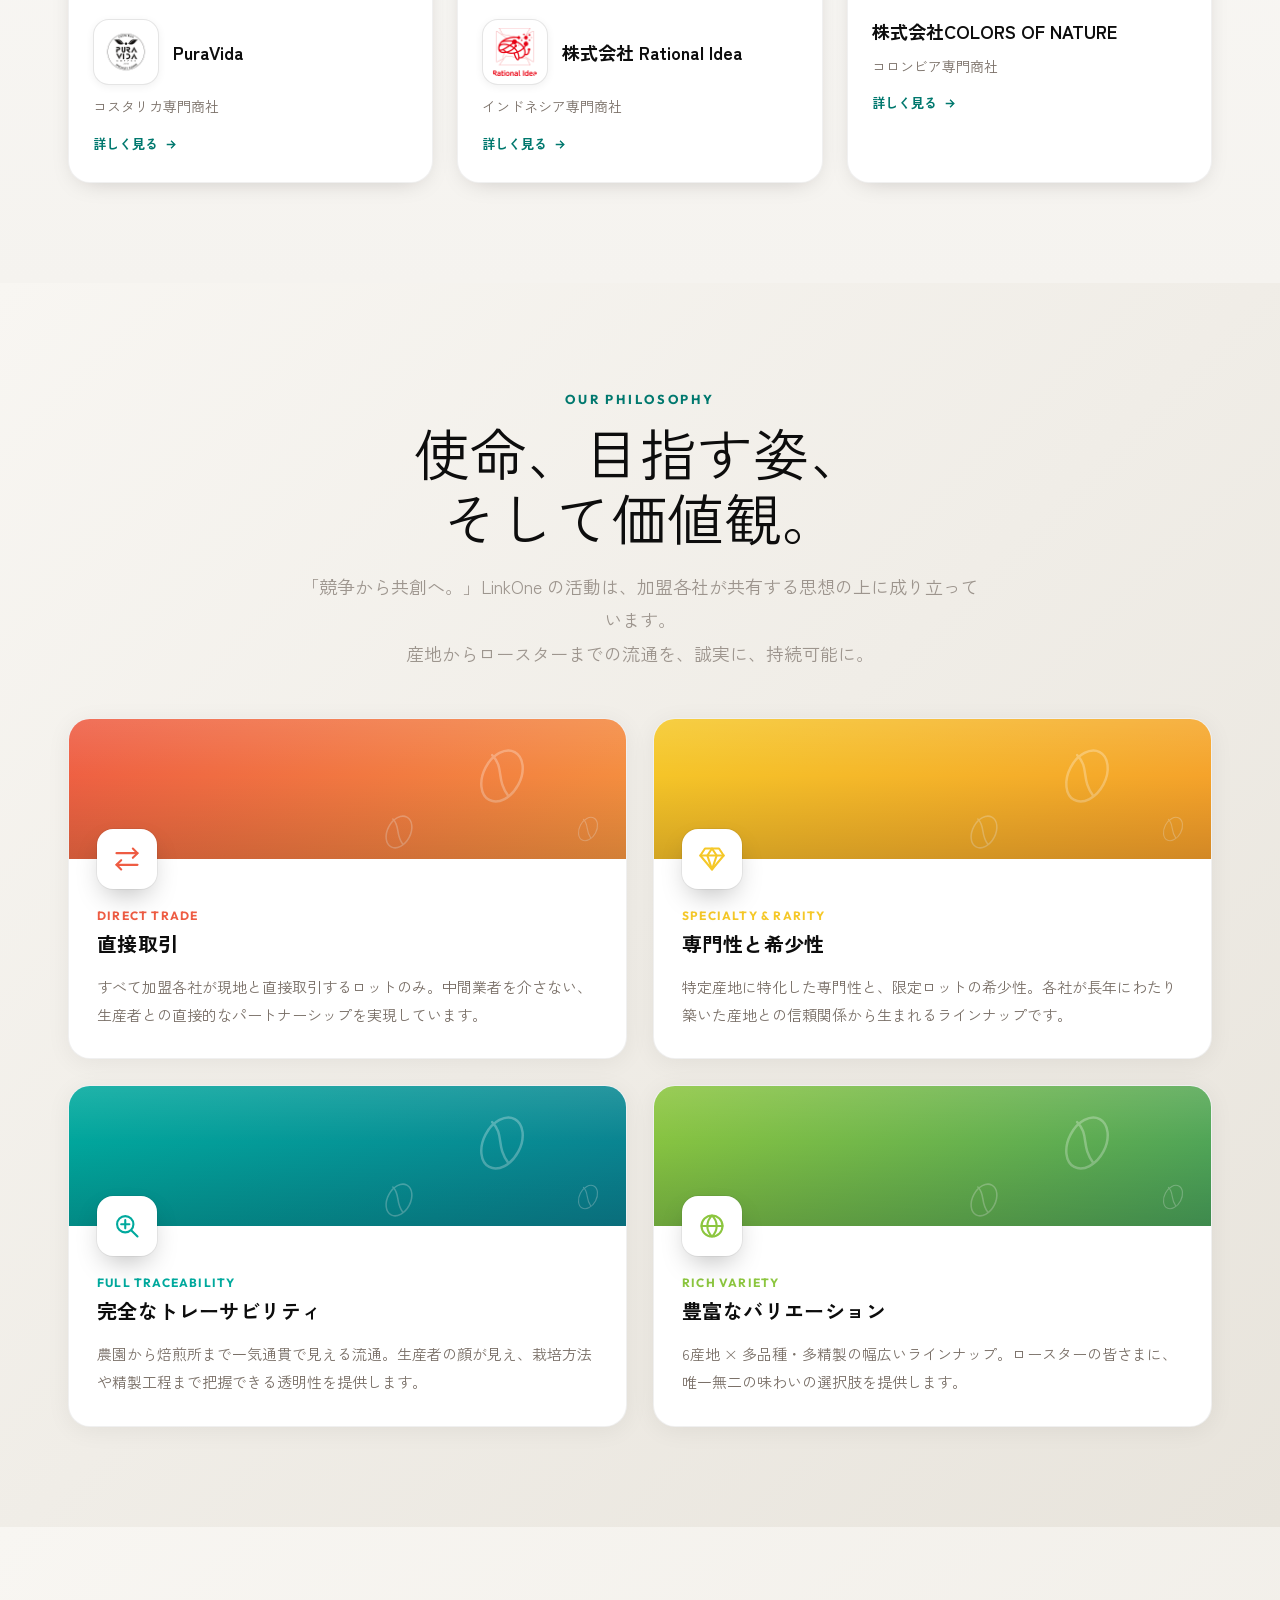
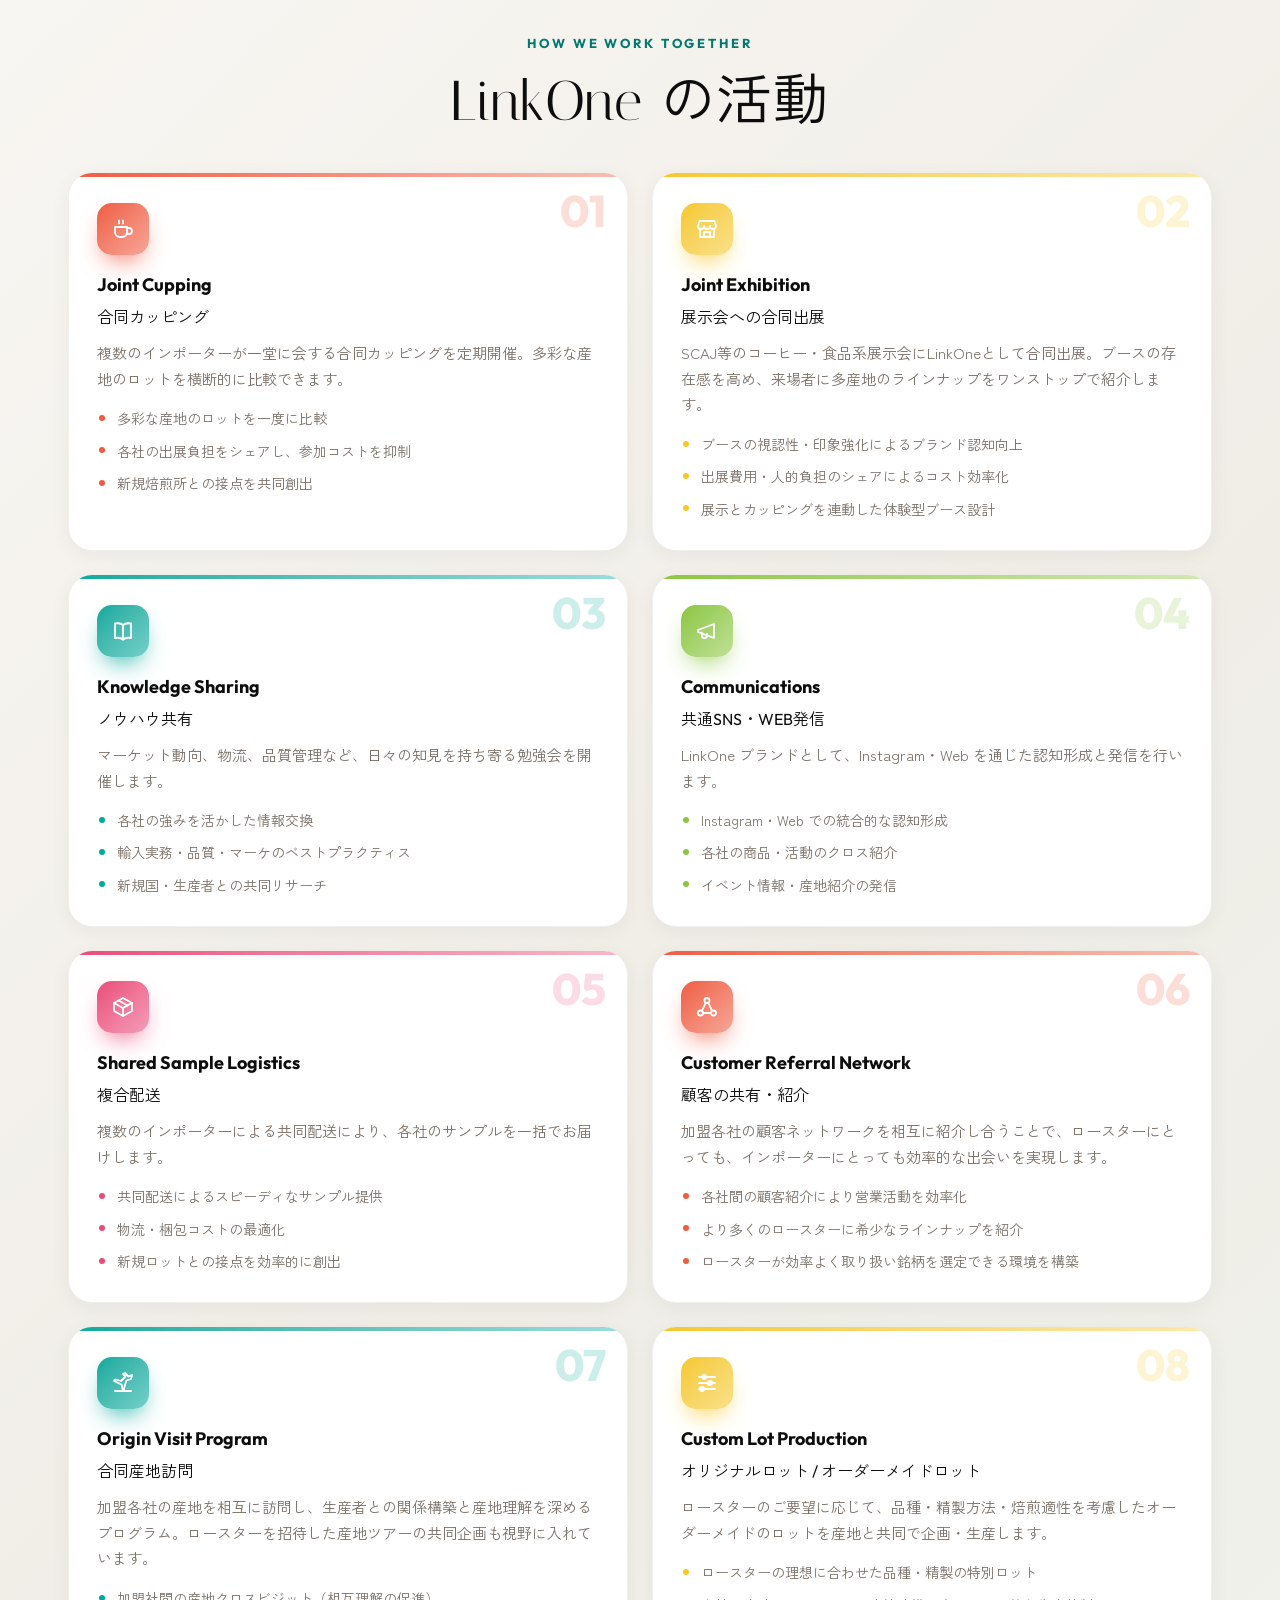
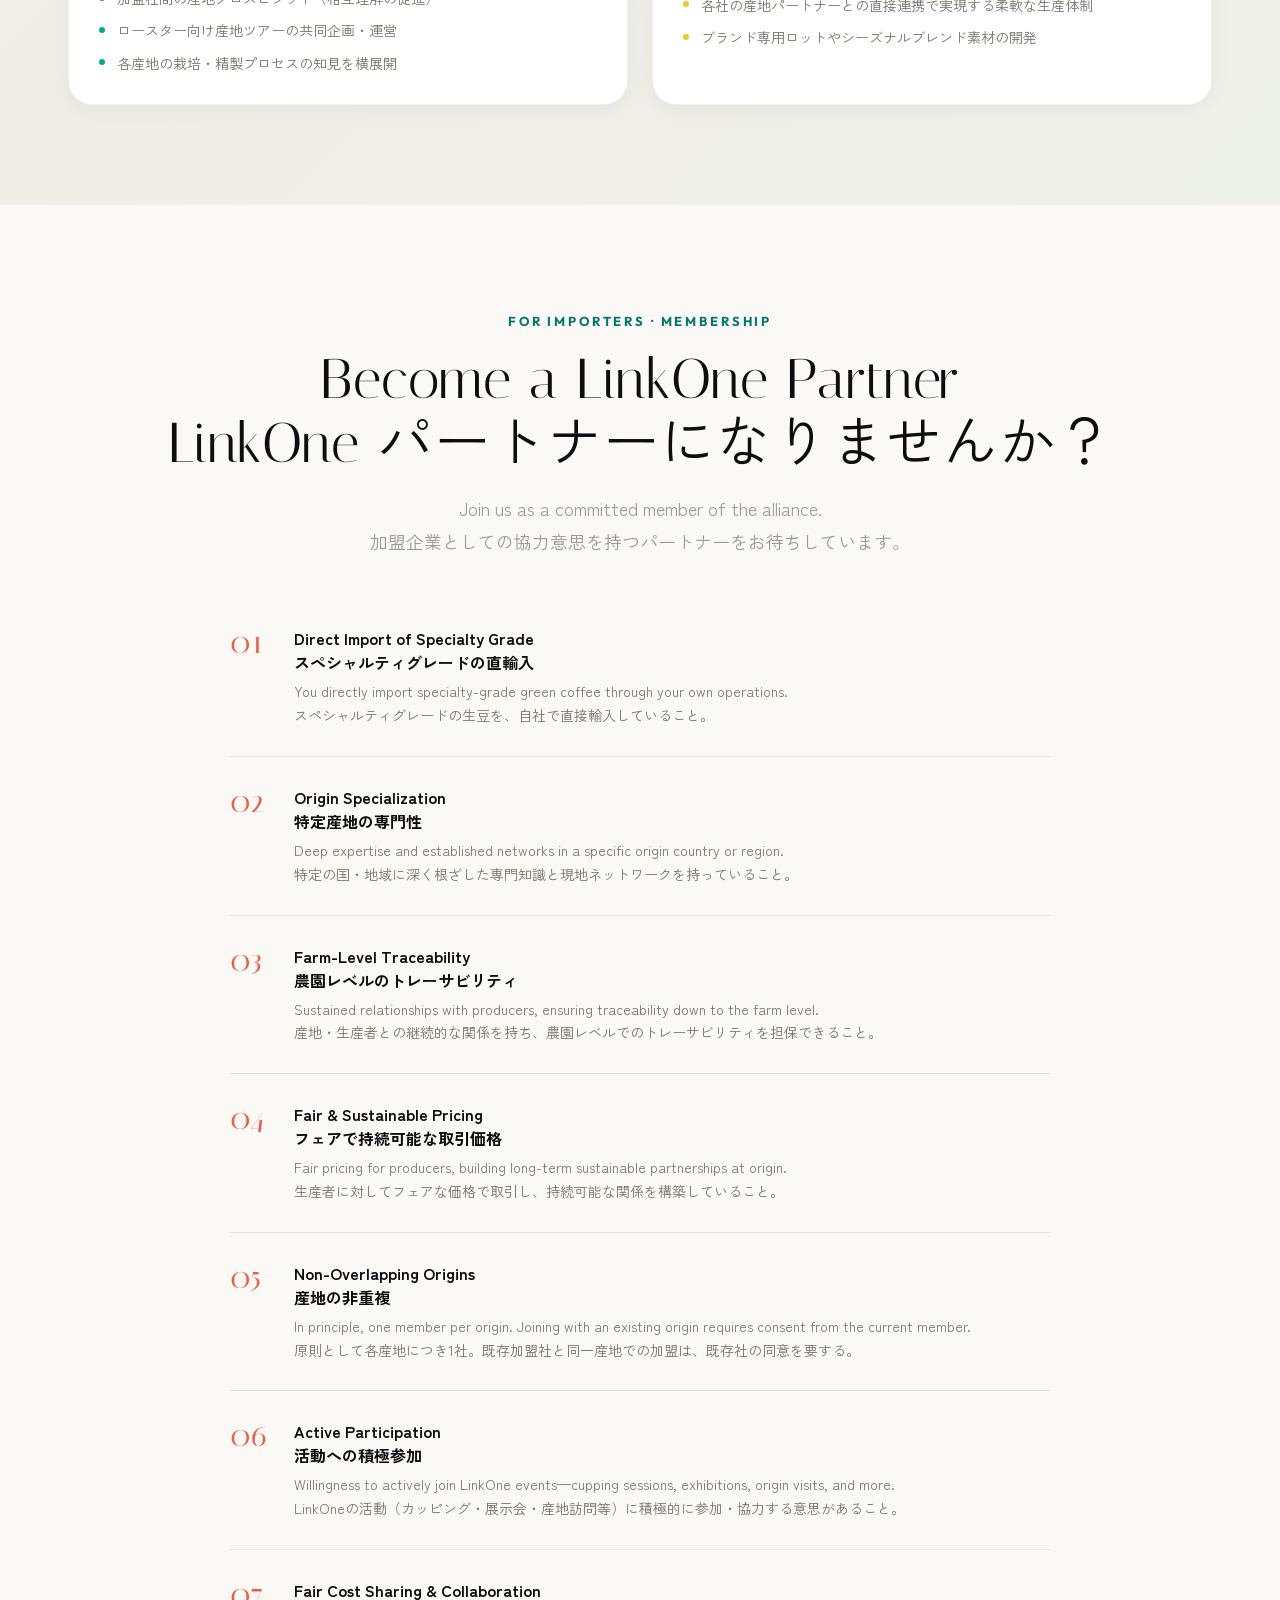
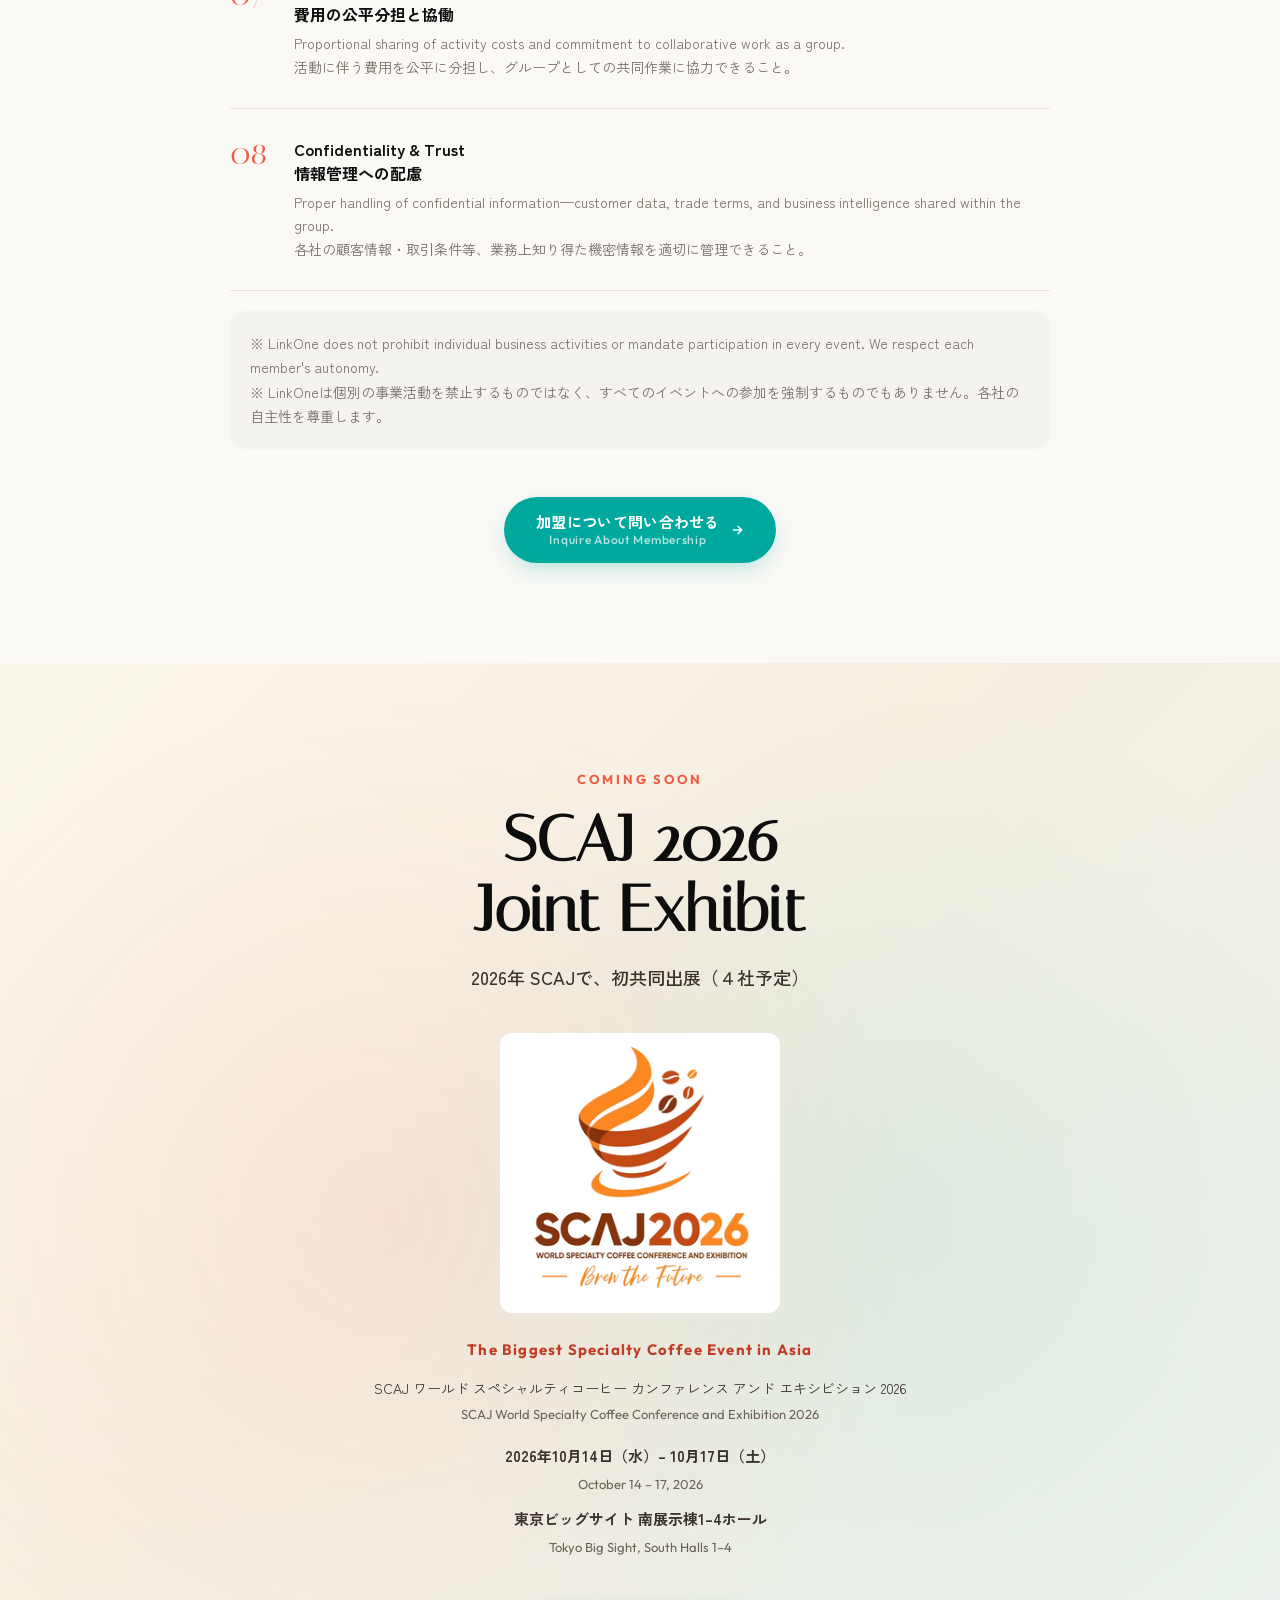
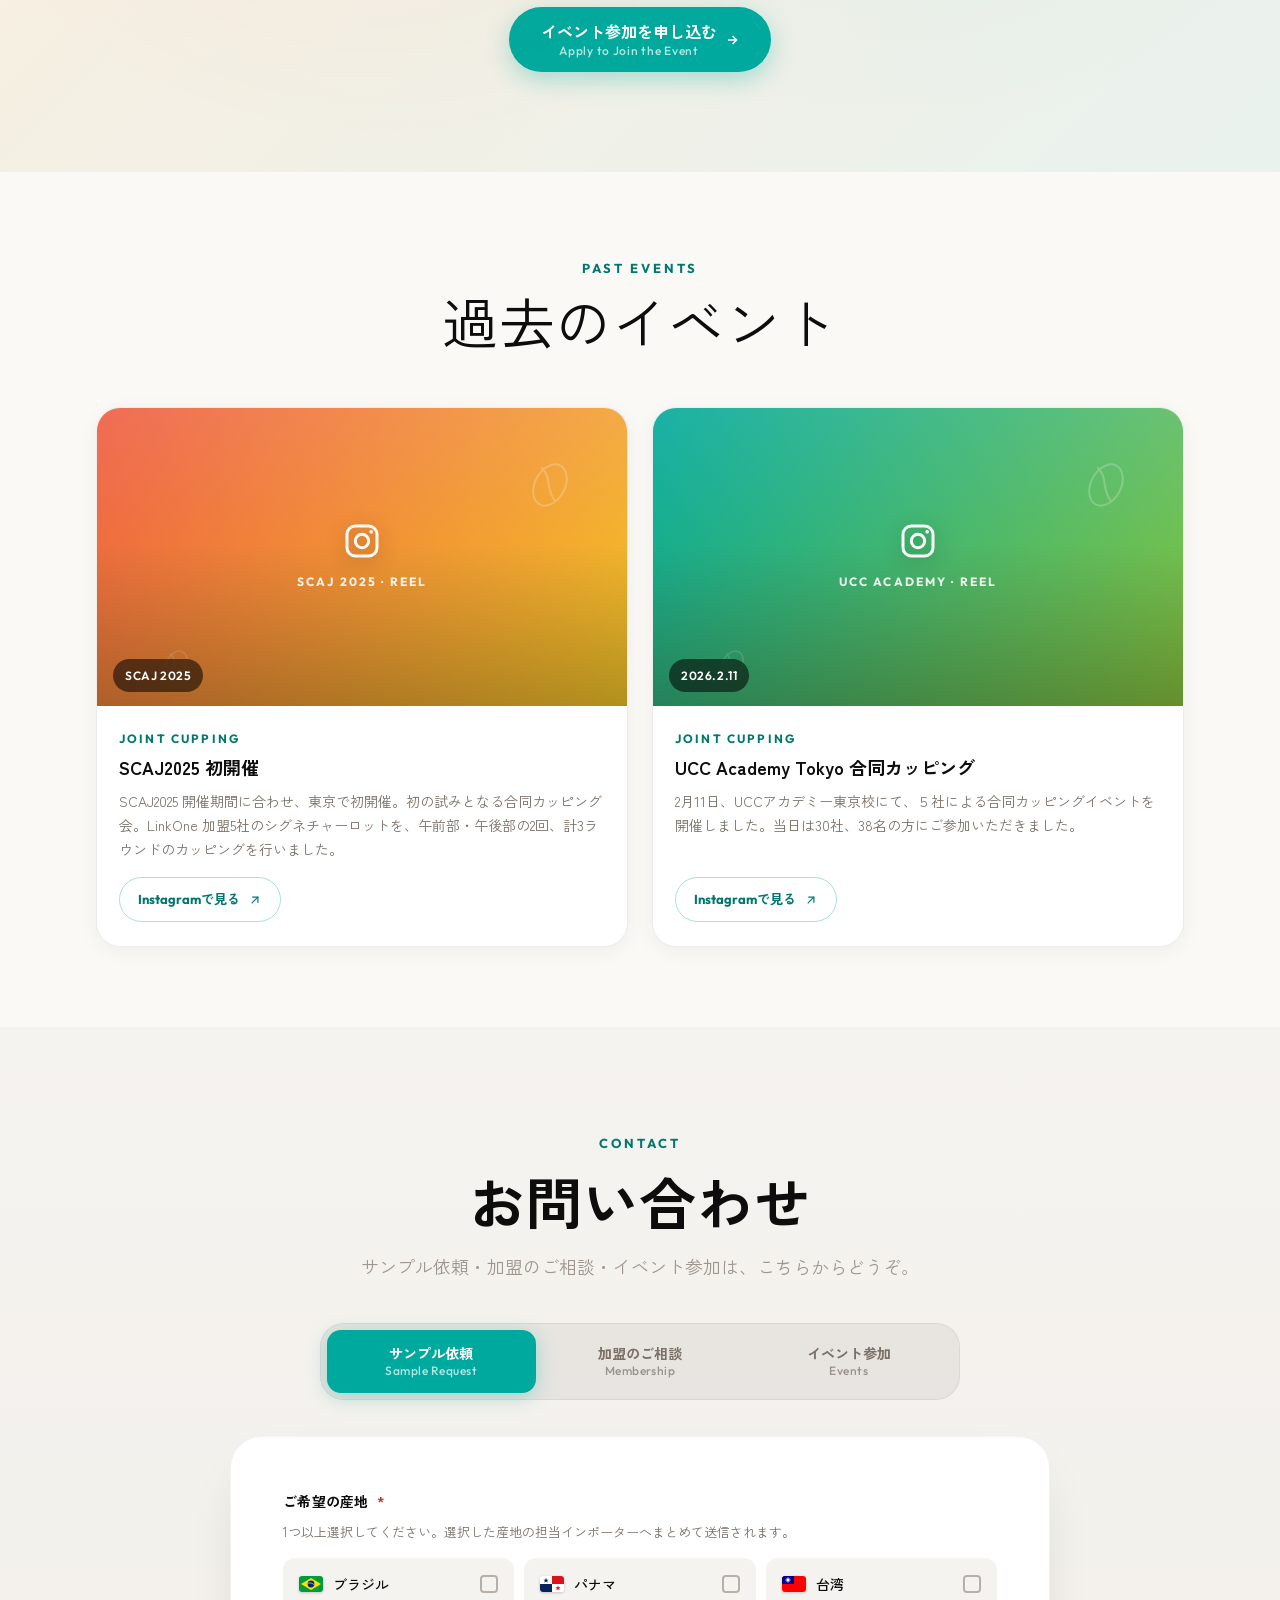
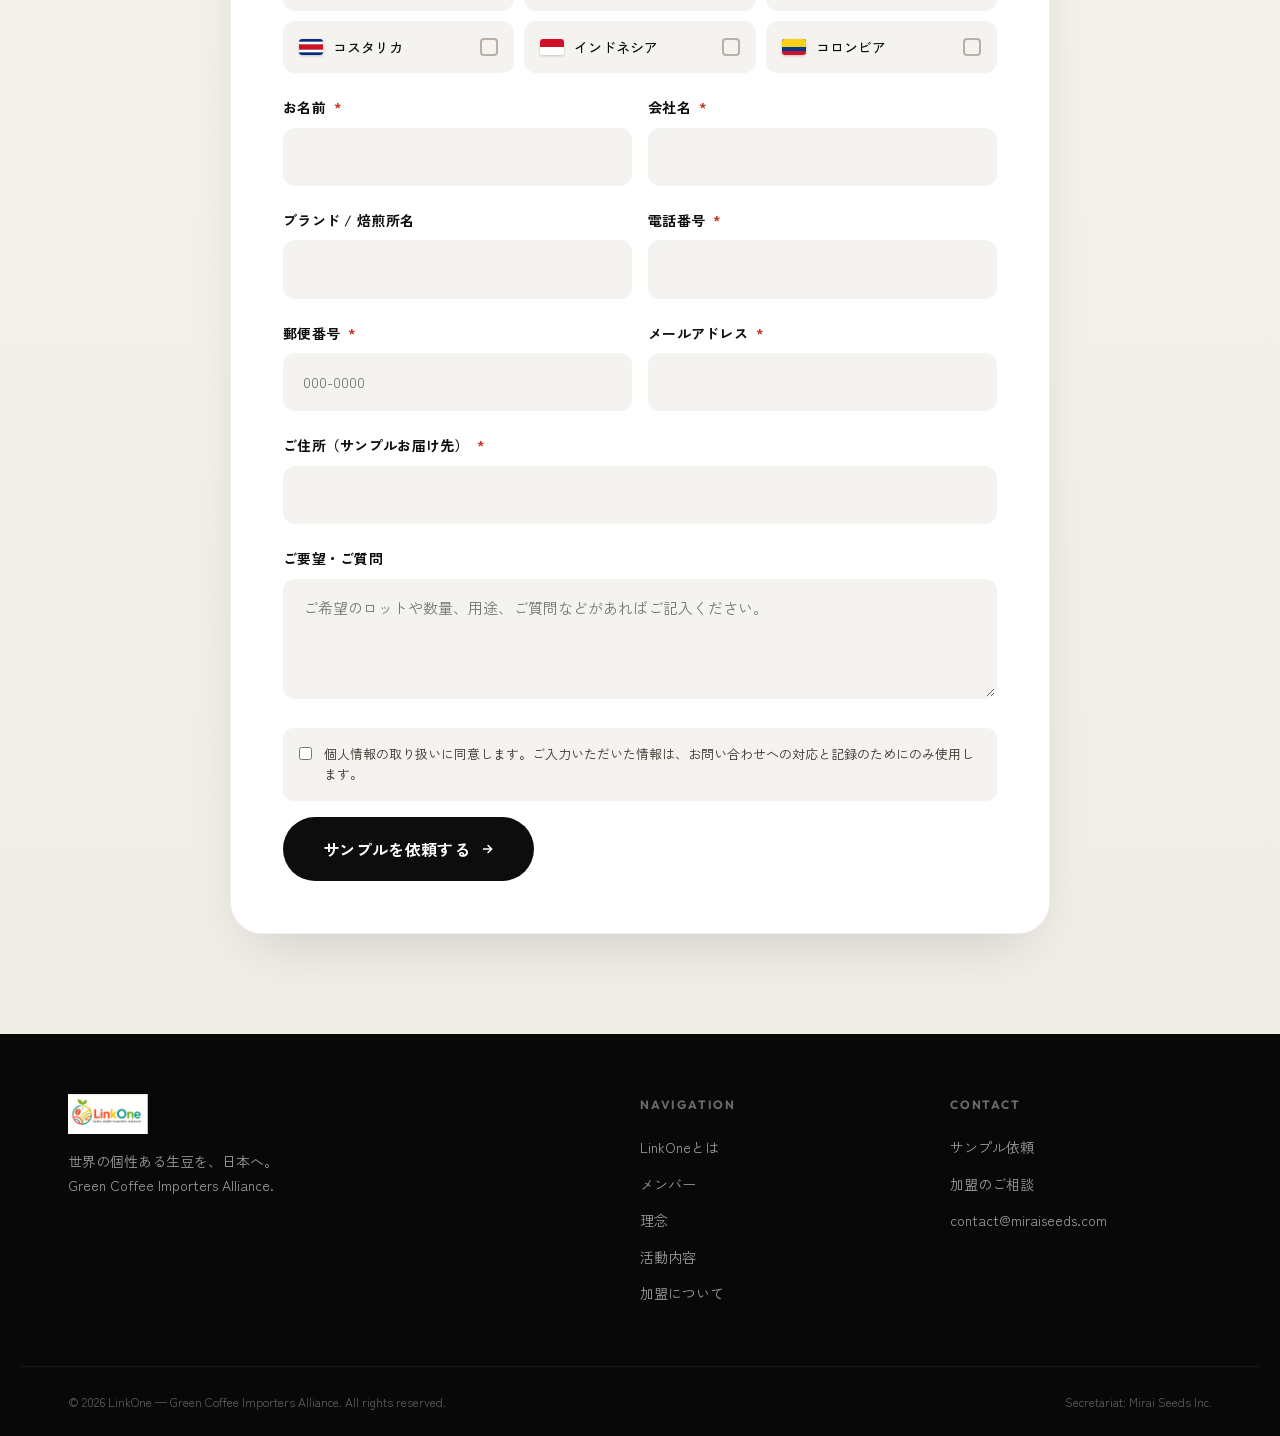
==== commit 5f4337d8: "design: 各カードのリデザイン（産地/国旗/理念/活動/イベント） 「クールでかっこいい」方向でカード群を刷新。画像はこの環境で生成できないため、 デザイン済みプレースホルダ＋後日差し替え可能な" ====
--- a/index.html
+++ b/index.html
@@ -692,6 +692,153 @@
 .event-link:hover{background:var(--brand-teal);color:white;border-color:var(--brand-teal)}
 .event-link svg{width:14px;height:14px}
 </style>
+
+<!-- ============================================================
+     2026 CARD REDESIGN — origin cards / flags / philosophy /
+     activities / events. 写真は「スロット」化して後日差し替え可能。
+     ============================================================ -->
+<style>
+/* ---------- 共有: コーヒー豆ウォーターマーク ---------- */
+:root{
+  --bean:url("data:image/svg+xml,%3Csvg xmlns='http://www.w3.org/2000/svg' viewBox='0 0 120 120'%3E%3Cg fill='none' stroke='%23ffffff' stroke-width='4' stroke-linecap='round'%3E%3Cellipse cx='60' cy='60' rx='30' ry='44' transform='rotate(28 60 60)'/%3E%3Cpath d='M44 26 C 64 46, 50 66, 70 92'/%3E%3C/g%3E%3C/svg%3E");
+}
+
+/* ============================================================
+   MEMBER (ORIGIN) CARDS — クールな“産地カード”へ
+   ============================================================ */
+.members-grid{display:grid;grid-template-columns:repeat(3,1fr);gap:24px;margin-top:48px}
+@media(max-width:900px){.members-grid{grid-template-columns:repeat(2,1fr)}}
+@media(max-width:560px){.members-grid{grid-template-columns:1fr}}
+.member-card{border-radius:22px;border:1px solid rgba(0,0,0,.06);box-shadow:0 6px 26px -12px rgba(24,16,10,.28)}
+.member-card:hover{transform:translateY(-10px);box-shadow:0 40px 70px -30px rgba(24,16,10,.4)}
+.member-image{aspect-ratio:4/3;background:#1a120c;isolation:isolate}
+/* 産地ごとの“深いコーヒー基調＋国カラーの光”バックドロップ（旧muddyグラデを置換） */
+.bg-brazil   {background:radial-gradient(135% 120% at 50% -12%,#3f9d5b 0%,#2a1c12 60%,#170f09 100%)}
+.bg-panama   {background:radial-gradient(135% 120% at 50% -12%,#2f7bc0 0%,#1c1710 60%,#120e09 100%)}
+.bg-taiwan   {background:radial-gradient(135% 120% at 50% -12%,#12a093 0%,#0f1c19 60%,#0a1210 100%)}
+.bg-costarica{background:radial-gradient(135% 120% at 50% -12%,#1f97d6 0%,#101a1f 60%,#0a1013 100%)}
+.bg-indonesia{background:radial-gradient(135% 120% at 50% -12%,#e05575 0%,#1e1013 60%,#140b0d 100%)}
+.bg-colombia {background:radial-gradient(135% 120% at 50% -12%,#8368c8 0%,#181322 60%,#0f0b16 100%)}
+/* 等高線テクスチャ（＝産地・標高の含意）＋ 豆ウォーターマーク */
+.member-image::before{
+  content:"";position:absolute;inset:0;z-index:0;pointer-events:none;
+  background:
+    var(--bean) no-repeat -18px 78% / 88px,
+    repeating-radial-gradient(circle at 22% 118%,rgba(255,255,255,.10) 0 1px,transparent 1px 20px),
+    repeating-radial-gradient(circle at 88% -14%,rgba(255,255,255,.08) 0 1px,transparent 1px 26px);
+  opacity:.55;mix-blend-mode:soft-light;
+}
+.member-image::after{content:"";position:absolute;inset:0;z-index:2;background:linear-gradient(180deg,transparent 42%,rgba(0,0,0,.6))}
+/* 国旗：クリアなフレーム＋ゆらぎ＋浮遊 */
+.member-flag-big{z-index:2;transform-origin:50% 60%;animation:flagWave 5s ease-in-out infinite}
+.member-flag-big svg{
+  width:122px;height:auto;border-radius:10px;
+  box-shadow:0 16px 34px -10px rgba(0,0,0,.55),0 0 0 5px rgba(255,255,255,.12),0 0 0 1px rgba(255,255,255,.25);
+}
+@keyframes flagWave{
+  0%{transform:translate(-50%,-50%) rotate(0) skewX(0) translateY(0)}
+  20%{transform:translate(-50%,-50%) rotate(1.6deg) skewX(-1.5deg) translateY(-3px)}
+  40%{transform:translate(-50%,-50%) rotate(-1deg) skewX(1deg) translateY(-6px)}
+  60%{transform:translate(-50%,-50%) rotate(1deg) skewX(-.8deg) translateY(-3px)}
+  80%{transform:translate(-50%,-50%) rotate(-.8deg) skewX(.6deg) translateY(-1px)}
+  100%{transform:translate(-50%,-50%) rotate(0) skewX(0) translateY(0)}
+}
+.member-card:hover .member-flag-big{animation-duration:2.6s}
+/* 産地インデックス N°01… */
+.members-grid{counter-reset:origin}
+.member-card{counter-increment:origin}
+.member-image .member-image-tag::after{content:"N°" counter(origin,decimal-leading-zero);margin-left:2px;opacity:.7;font-variant-numeric:tabular-nums}
+.member-image-tag{background:rgba(20,13,9,.55);border:1px solid rgba(255,255,255,.16);backdrop-filter:blur(12px) saturate(140%)}
+/* 会社ロゴ：少し大きく＆クリーンに */
+.member-logo-sm{width:66px;height:66px;border-radius:16px;padding:8px}
+.member-company-row{gap:14px;margin-top:14px}
+.member-body{padding:22px 24px 26px}
+
+/* ============================================================
+   PHILOSOPHY 4 CARDS — 写真スロット＋ブランド・ビジュアル
+   （後日: .phi-visual に style="background-image:url(写真)" を付け、
+     class に has-photo を足すだけで実写真に差し替え可能）
+   ============================================================ */
+.philosophy-grid{gap:26px}
+.philosophy-card{padding:0;overflow:hidden;border-radius:22px}
+.philosophy-card::before{display:none}      /* 旧の左アクセントバーは撤去 */
+.phi-visual{position:relative;height:140px;overflow:hidden;background:var(--accent)}
+.philosophy-card:nth-child(1) .phi-visual{background:linear-gradient(135deg,#EE5C43 0%,#F5943f 100%)}
+.philosophy-card:nth-child(2) .phi-visual{background:linear-gradient(135deg,#F5C828 0%,#F59E2b 100%)}
+.philosophy-card:nth-child(3) .phi-visual{background:linear-gradient(135deg,#00A99D 0%,#0b7f8f 100%)}
+.philosophy-card:nth-child(4) .phi-visual{background:linear-gradient(135deg,#8CC63F 0%,#48a05a 100%)}
+.phi-visual::before{  /* 豆ウォーターマーク群 */
+  content:"";position:absolute;inset:0;
+  background:var(--bean) no-repeat 82% 30% / 74px, var(--bean) no-repeat 60% 96% / 46px, var(--bean) no-repeat 96% 88% / 34px;
+  opacity:.28;
+}
+.phi-visual::after{content:"";position:absolute;inset:0;background:linear-gradient(180deg,rgba(255,255,255,.12),transparent 40%,rgba(0,0,0,.14))}
+.phi-visual.has-photo{background-size:cover!important;background-position:center!important}
+.phi-visual.has-photo::before{display:none}
+.philosophy-card>.phi-en,.philosophy-card>.phi-title,.philosophy-card>.phi-desc{margin-left:28px;margin-right:28px}
+.philosophy-card>.phi-desc{margin-bottom:30px}
+.philosophy-card .phi-icon{margin-left:28px;
+  margin-top:-30px;position:relative;z-index:2;width:60px;height:60px;border-radius:16px;
+  background:#fff;color:var(--accent);box-shadow:0 12px 28px -8px rgba(0,0,0,.28),0 0 0 1px rgba(0,0,0,.05);
+}
+.philosophy-card .phi-icon svg{width:28px;height:28px}
+.philosophy-card .phi-en{margin-top:14px}
+.philosophy-card:hover{transform:translateY(-8px)}
+.philosophy-card:hover .phi-visual::before{opacity:.42;transition:opacity .4s}
+
+/* ============================================================
+   ACTIVITIES — 番号入り・ジェムなアイコンチップで“寂しさ”解消
+   ============================================================ */
+.activities-grid{counter-reset:act;gap:24px}
+.activity{counter-increment:act;position:relative;padding:30px 28px 30px;border-top:none;overflow:hidden}
+.activity::after{  /* 大きな連番の透かし */
+  content:counter(act,decimal-leading-zero);position:absolute;top:16px;right:22px;z-index:0;
+  font-family:var(--f-sans);font-weight:800;font-size:44px;line-height:1;letter-spacing:-.02em;
+  color:color-mix(in srgb,var(--actc,#00A99D) 20%,transparent);
+}
+.activity>*{position:relative;z-index:1}
+.activity::before{content:"";position:absolute;top:0;left:0;right:0;height:4px;background:linear-gradient(90deg,var(--actc,#00A99D),color-mix(in srgb,var(--actc,#00A99D) 40%,#fff))}
+.activity:nth-child(1){--actc:#EE5C43}.activity:nth-child(2){--actc:#F5C828}
+.activity:nth-child(3){--actc:#00A99D}.activity:nth-child(4){--actc:#8CC63F}
+.activity:nth-child(5){--actc:#E94B7B}.activity:nth-child(6){--actc:#EE5C43}
+.activity:nth-child(7){--actc:#00A99D}.activity:nth-child(8){--actc:#F5C828}
+.activity .act-icon{
+  width:52px;height:52px;border-radius:15px;border:none;color:#fff;
+  background:linear-gradient(135deg,var(--actc,#00A99D),color-mix(in srgb,var(--actc,#00A99D) 55%,#fff));
+  box-shadow:0 12px 26px -10px var(--actc,#00A99D);
+}
+.activity:hover{transform:translateY(-6px);box-shadow:0 24px 50px -22px color-mix(in srgb,var(--actc,#00A99D) 60%,rgba(0,0,0,.4))}
+.activity li::before{content:"";width:6px;height:6px;border-radius:50%;background:var(--actc,var(--teal-text));top:.55em;left:2px}
+
+/* ============================================================
+   PAST EVENTS — Instagram実カバー用の画像スロット
+   （後日: .event-cover の style に background-image:url(カバー) を入れ、
+     class に has-cover を足すだけで実カバーに差し替え）
+   ============================================================ */
+.event-visual{aspect-ratio:16/9}
+.event-cover{position:absolute;inset:0;background-size:cover;background-position:center}
+.event-cover.has-cover .ev-ph{display:none}
+.ev-ph{position:absolute;inset:0;display:flex;flex-direction:column;align-items:center;justify-content:center;gap:10px;color:#fff}
+.ev-ph .ev-ig{width:40px;height:40px;opacity:.95;filter:drop-shadow(0 4px 12px rgba(0,0,0,.3))}
+.ev-ph .ev-ph-label{font-family:var(--f-sans);font-size:12px;font-weight:700;letter-spacing:.18em;text-transform:uppercase;opacity:.9}
+.event-visual::before{content:"";position:absolute;inset:0;z-index:1;background:
+  var(--bean) no-repeat 90% 20% / 60px, var(--bean) no-repeat 12% 92% / 40px;opacity:.22}
+.event-visual::after{content:"";position:absolute;inset:0;z-index:1;background:linear-gradient(180deg,rgba(255,255,255,.10),transparent 45%,rgba(0,0,0,.28))}
+.event-visual .event-date-tag{z-index:3}
+.event-visual .event-cover,.event-visual .ev-ph{z-index:2}
+.event-card:hover .event-cover.has-cover{transform:scale(1.05);transition:transform .5s var(--ease)}
+
+/* ============================================================
+   COUNTRY PAGE — 会社ロゴを大きく / 国旗を小さく
+   ============================================================ */
+.cp-logo{
+  width:clamp(104px,20vw,150px);aspect-ratio:1;object-fit:contain;background:#fff;
+  border-radius:24px;padding:16px;box-shadow:0 22px 50px -18px rgba(0,0,0,.5),0 0 0 1px rgba(0,0,0,.05);
+}
+.cp-hero .cp-flag{position:absolute;top:16px;right:16px;z-index:2}
+.cp-hero .cp-flag svg{width:46px;height:auto;border-radius:6px;box-shadow:0 6px 16px rgba(0,0,0,.35),0 0 0 3px rgba(255,255,255,.2)}
+.cp-country{margin-top:20px}
+</style>
 </head>
 <body>
 
@@ -861,24 +1008,28 @@
     <!-- 4つのポイント -->
     <div class="philosophy-grid">
       <div class="philosophy-card reveal" style="--accent: #EE5C43">
+        <div class="phi-visual"></div><!-- 写真差し替え: class に has-photo を足し style="background-image:url('写真')" -->
         <div class="phi-icon" style="--accent: #EE5C43"><svg viewBox="0 0 24 24" fill="none" stroke="currentColor" stroke-width="1.8" stroke-linecap="round" stroke-linejoin="round"><path d="M17 3l4 4-4 4"/><path d="M3 7h18"/><path d="M7 13l-4 4 4 4"/><path d="M21 17H3"/></svg></div>
         <div class="phi-en">Direct Trade</div>
         <h3 class="phi-title">直接取引</h3>
         <p class="phi-desc">すべて加盟各社が現地と直接取引するロットのみ。中間業者を介さない、生産者との直接的なパートナーシップを実現しています。</p>
       </div>
       <div class="philosophy-card reveal" style="--accent: #F5C828">
+        <div class="phi-visual"></div>
         <div class="phi-icon" style="--accent: #F5C828"><svg viewBox="0 0 24 24" fill="none" stroke="currentColor" stroke-width="1.8" stroke-linecap="round" stroke-linejoin="round"><path d="M6 3h12l4 6-10 12L2 9z"/><path d="M2 9h20"/><path d="M12 3l-4 6 4 12 4-12-4-6"/></svg></div>
         <div class="phi-en">Specialty &amp; Rarity</div>
         <h3 class="phi-title">専門性と希少性</h3>
         <p class="phi-desc">特定産地に特化した専門性と、限定ロットの希少性。各社が長年にわたり築いた産地との信頼関係から生まれるラインナップです。</p>
       </div>
       <div class="philosophy-card reveal" style="--accent: #00A99D">
+        <div class="phi-visual"></div>
         <div class="phi-icon" style="--accent: #00A99D"><svg viewBox="0 0 24 24" fill="none" stroke="currentColor" stroke-width="1.8" stroke-linecap="round" stroke-linejoin="round"><circle cx="10.5" cy="10.5" r="7"/><path d="M21 21l-5-5"/><path d="M7 10.5h7M10.5 7v7"/></svg></div>
         <div class="phi-en">Full Traceability</div>
         <h3 class="phi-title">完全なトレーサビリティ</h3>
         <p class="phi-desc">農園から焙煎所まで一気通貫で見える流通。生産者の顔が見え、栽培方法や精製工程まで把握できる透明性を提供します。</p>
       </div>
       <div class="philosophy-card reveal" style="--accent: #8CC63F">
+        <div class="phi-visual"></div>
         <div class="phi-icon" style="--accent: #8CC63F"><svg viewBox="0 0 24 24" fill="none" stroke="currentColor" stroke-width="1.8" stroke-linecap="round" stroke-linejoin="round"><circle cx="12" cy="12" r="9"/><path d="M3 12h18"/><path d="M12 3c2.5 2.4 4 5.5 4 9s-1.5 6.6-4 9c-2.5-2.4-4-5.5-4-9s1.5-6.6 4-9z"/></svg></div>
         <div class="phi-en">Rich Variety</div>
         <h3 class="phi-title">豊富なバリエーション</h3>
@@ -1132,7 +1283,13 @@
       <!-- Event 1: SCAJ 2025 -->
       <article class="event-card reveal">
         <div class="event-visual" style="background:linear-gradient(135deg,#EE5C43 0%,#F5C828 100%)">
-          <svg viewBox="0 0 24 24" fill="none" stroke="currentColor" stroke-width="1.6" stroke-linecap="round" stroke-linejoin="round"><path d="M4 10h12v5a5 5 0 0 1-5 5h-2a5 5 0 0 1-5-5v-5z"/><path d="M16 11h2a3 3 0 0 1 0 6h-2"/><path d="M8 3.5c-.8 1 .8 2 0 3M12 3.5c-.8 1 .8 2 0 3"/></svg>
+          <!-- カバー差し替え: class に has-cover を足し style="background-image:url('Instagramカバー')" -->
+          <div class="event-cover">
+            <div class="ev-ph">
+              <svg class="ev-ig" viewBox="0 0 24 24" fill="none" stroke="currentColor" stroke-width="1.8" stroke-linecap="round" stroke-linejoin="round"><rect x="3" y="3" width="18" height="18" rx="5"/><circle cx="12" cy="12" r="4"/><circle cx="17.5" cy="6.5" r="1.1" fill="currentColor" stroke="none"/></svg>
+              <span class="ev-ph-label">SCAJ 2025 · Reel</span>
+            </div>
+          </div>
           <span class="event-date-tag">SCAJ 2025</span>
         </div>
         <div class="event-body">
@@ -1149,7 +1306,13 @@
       <!-- Event 2: UCC Academy Feb 11 -->
       <article class="event-card reveal">
         <div class="event-visual" style="background:linear-gradient(135deg,#00A99D 0%,#8CC63F 100%)">
-          <svg viewBox="0 0 24 24" fill="none" stroke="currentColor" stroke-width="1.6" stroke-linecap="round" stroke-linejoin="round"><circle cx="9" cy="8" r="3"/><path d="M3.5 20c.5-3.5 2.8-5.5 5.5-5.5s5 2 5.5 5.5"/><circle cx="17" cy="9" r="2.5"/><path d="M15.5 14.8c.6-.4 1.2-.6 1.9-.6 2.1 0 3.9 1.6 4.3 4.3"/></svg>
+          <!-- カバー差し替え: class に has-cover を足し style="background-image:url('Instagramカバー')" -->
+          <div class="event-cover">
+            <div class="ev-ph">
+              <svg class="ev-ig" viewBox="0 0 24 24" fill="none" stroke="currentColor" stroke-width="1.8" stroke-linecap="round" stroke-linejoin="round"><rect x="3" y="3" width="18" height="18" rx="5"/><circle cx="12" cy="12" r="4"/><circle cx="17.5" cy="6.5" r="1.1" fill="currentColor" stroke="none"/></svg>
+              <span class="ev-ph-label">UCC Academy · Reel</span>
+            </div>
+          </div>
           <span class="event-date-tag">2026.2.11</span>
         </div>
         <div class="event-body">
@@ -1929,6 +2092,7 @@
     </div>
     <div class="cp-hero ${m.bgClass}">
       <span class="cp-flag">${m.flag}</span>
+      ${m.logo ? `<img class="cp-logo" src="${m.logo}" alt="${m.company} ロゴ" />` : ''}
       <div class="cp-country">${m.country}</div>
       <div class="cp-country-ja">${m.countryJa}</div>
       <div class="cp-company">${m.company}${m.companyEn ? ` / ${m.companyEn}` : ''}</div>
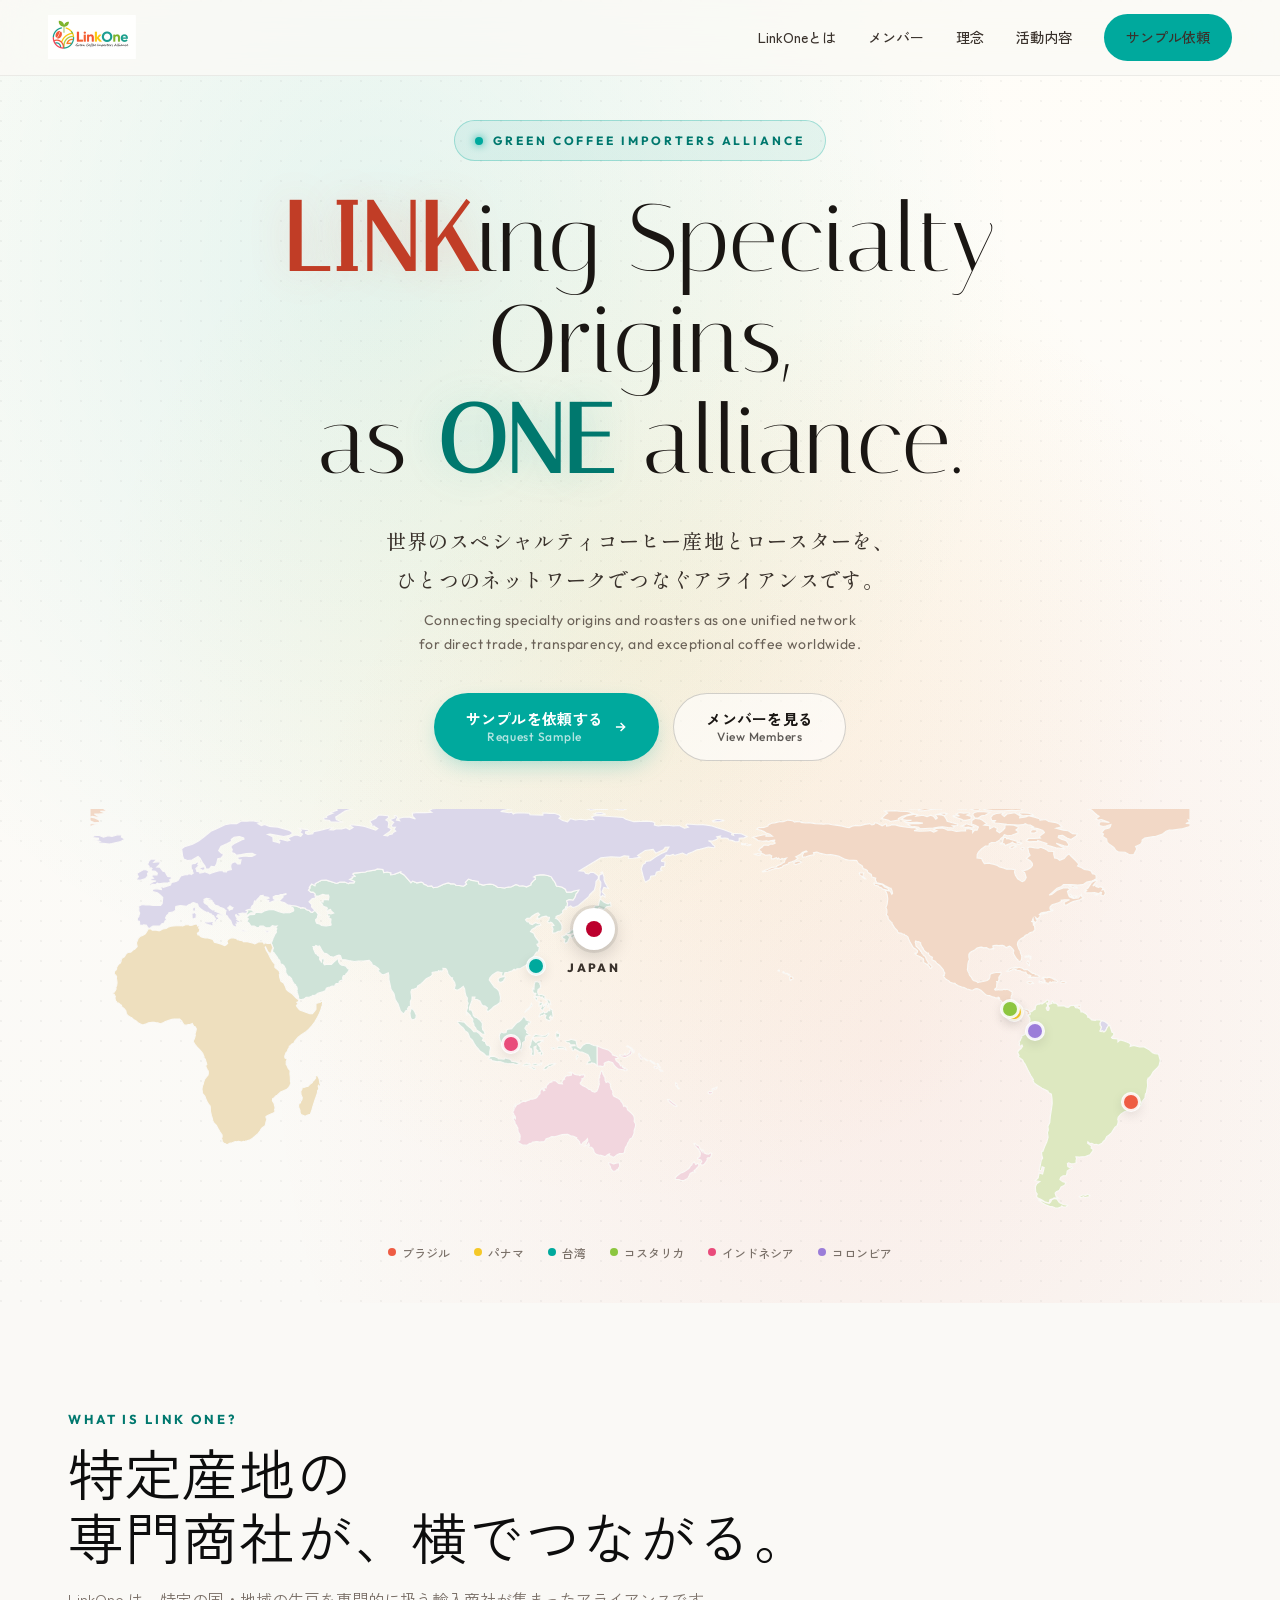
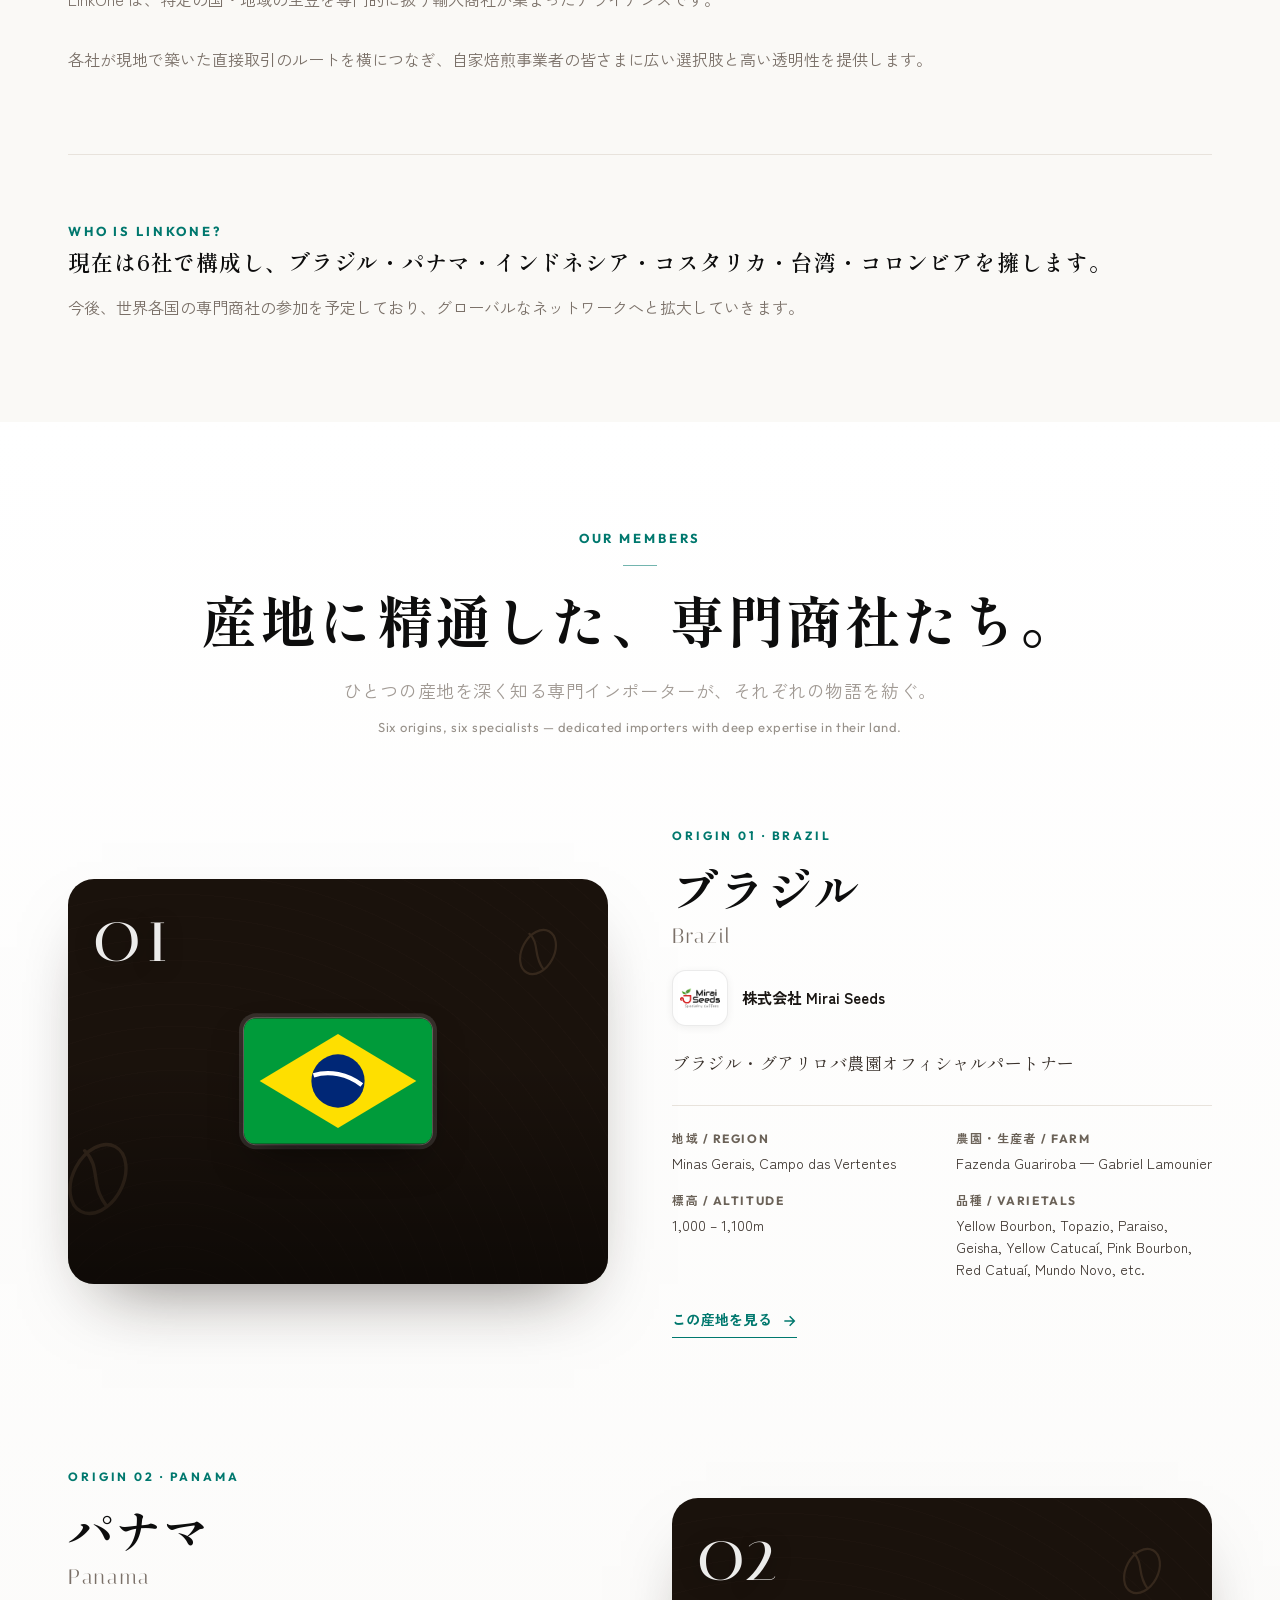
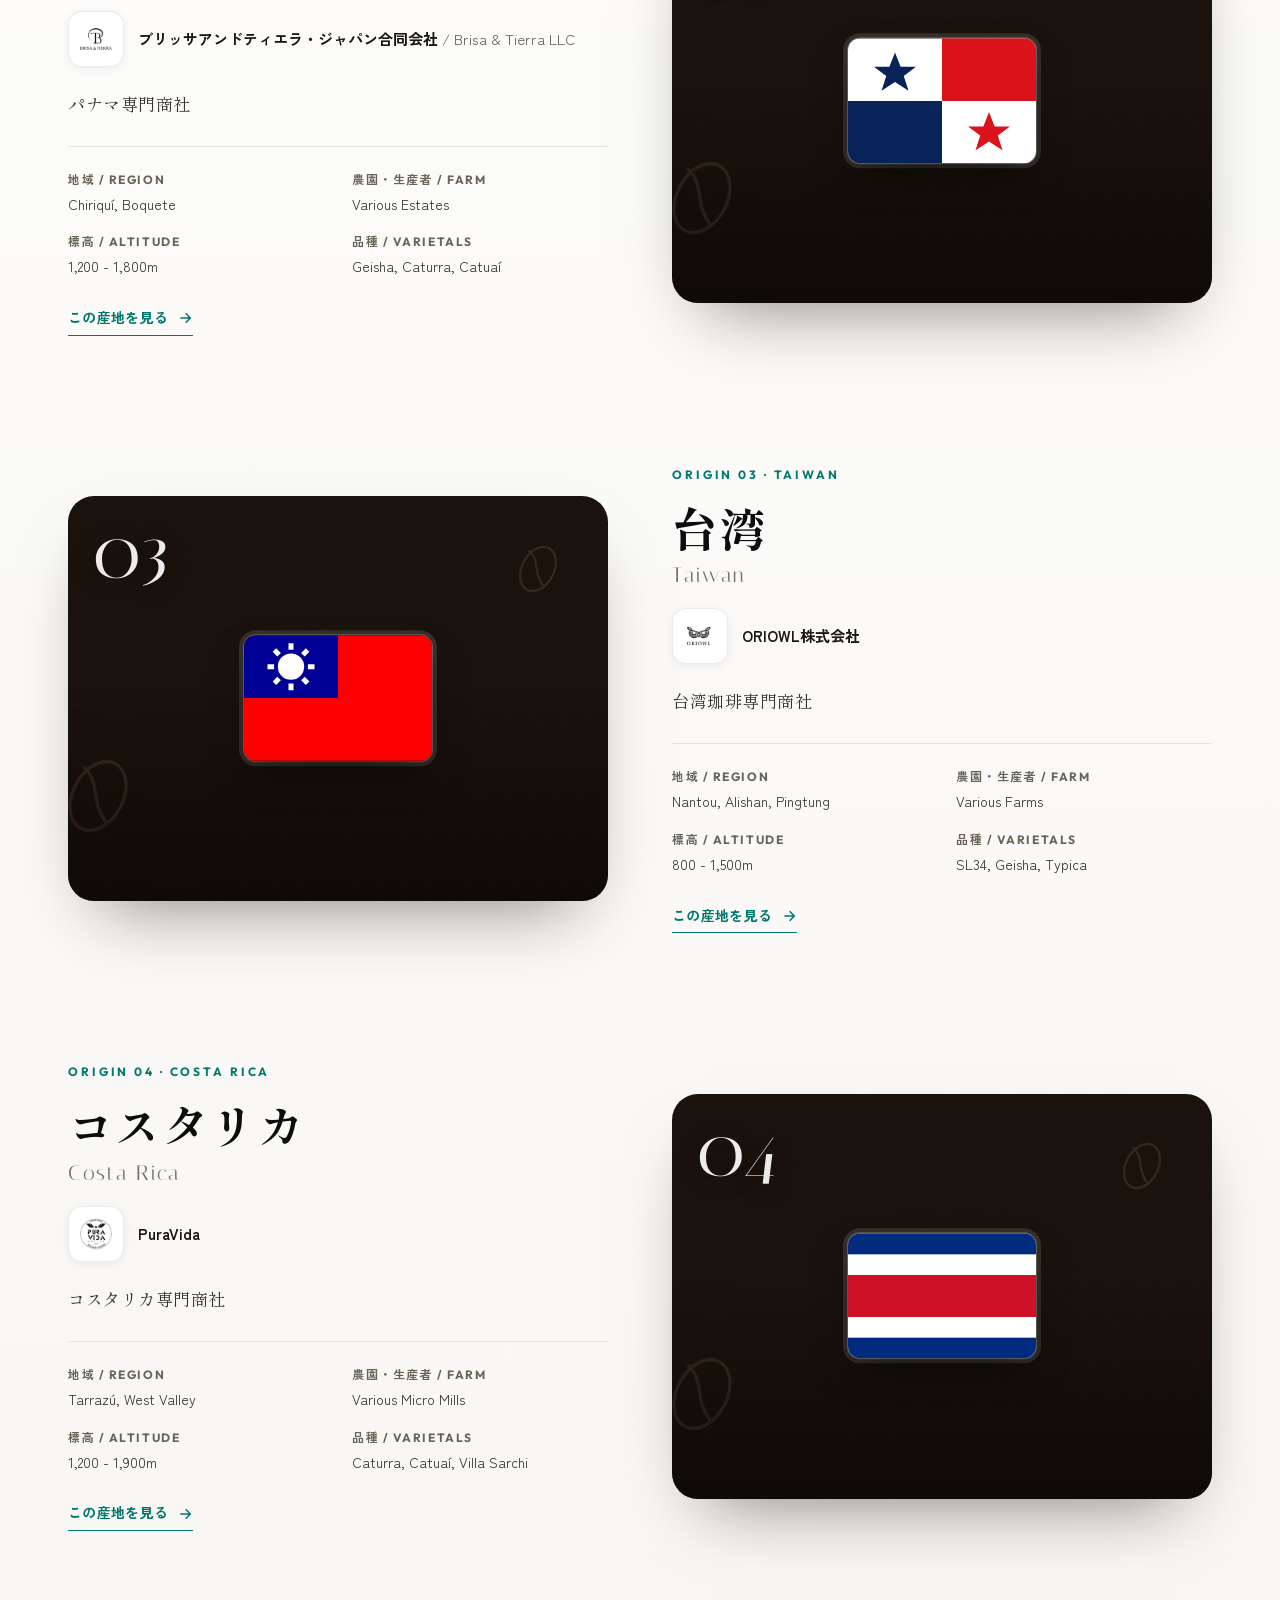
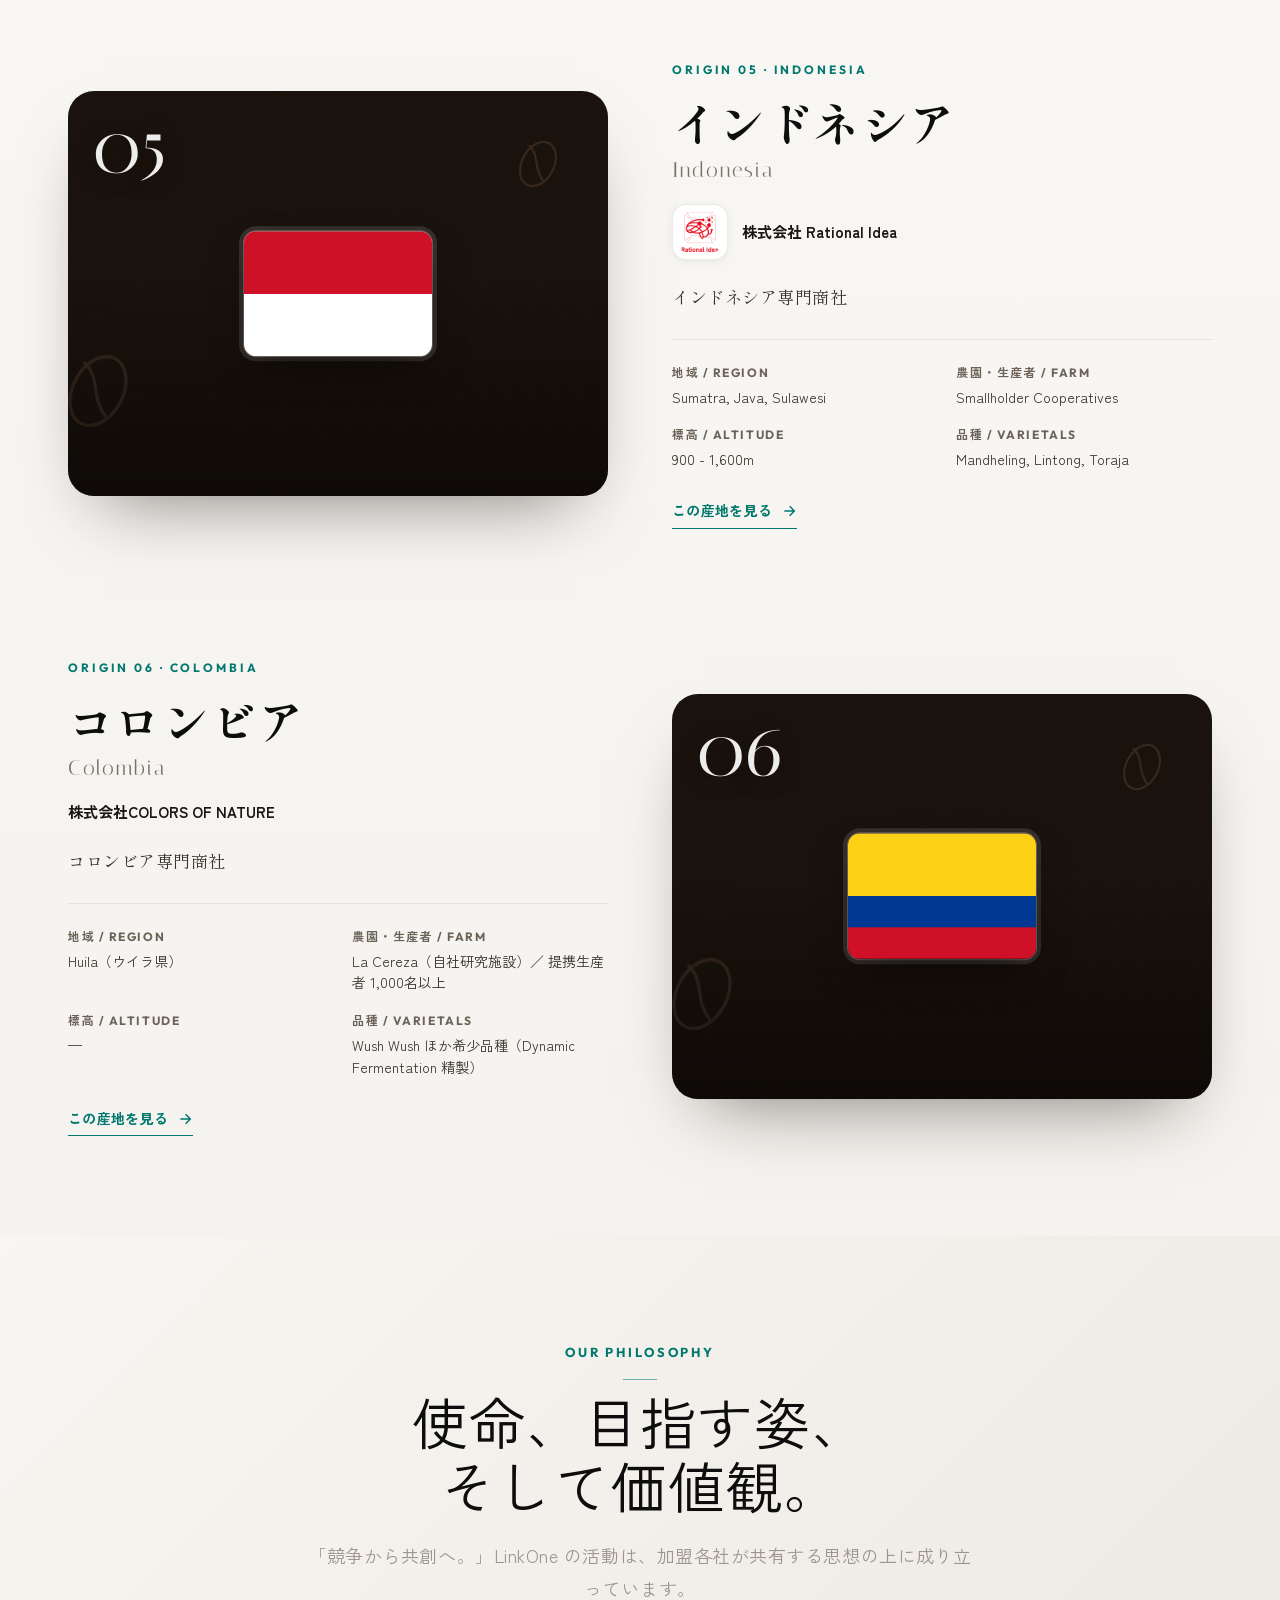
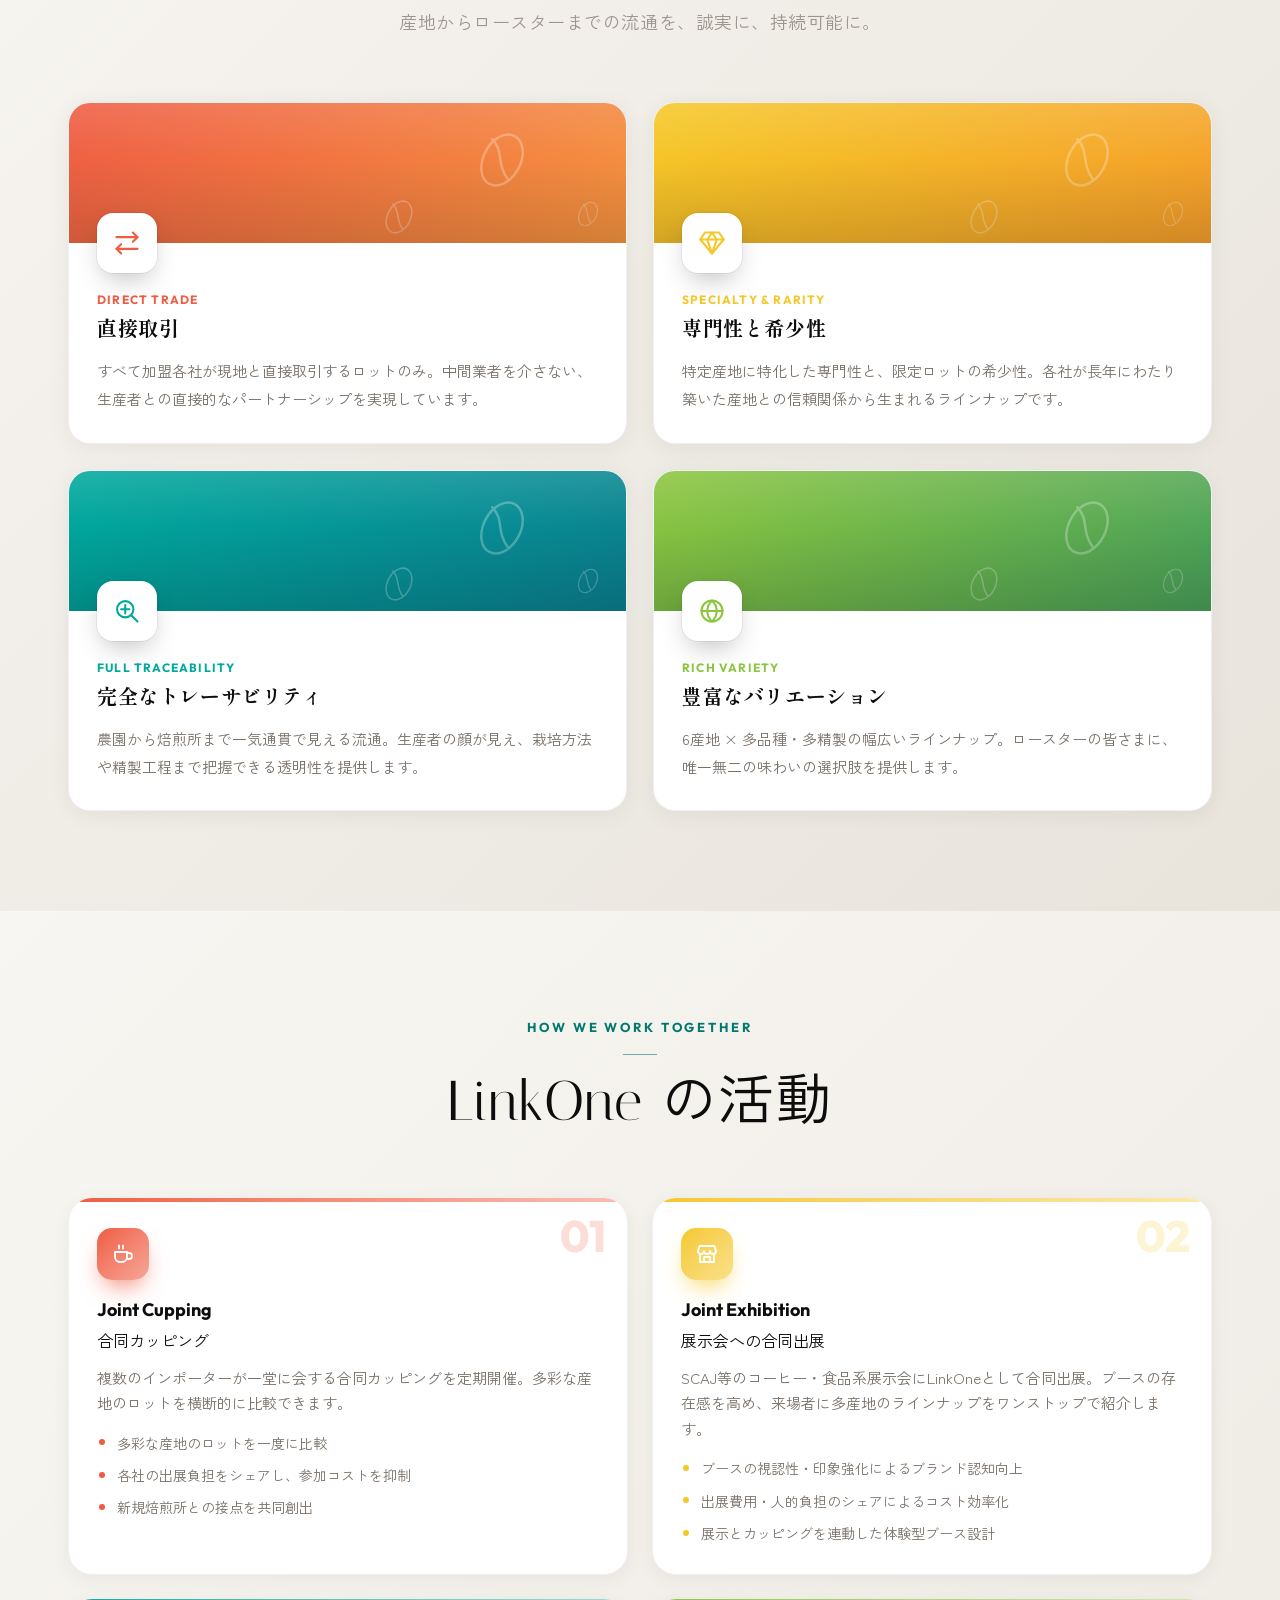
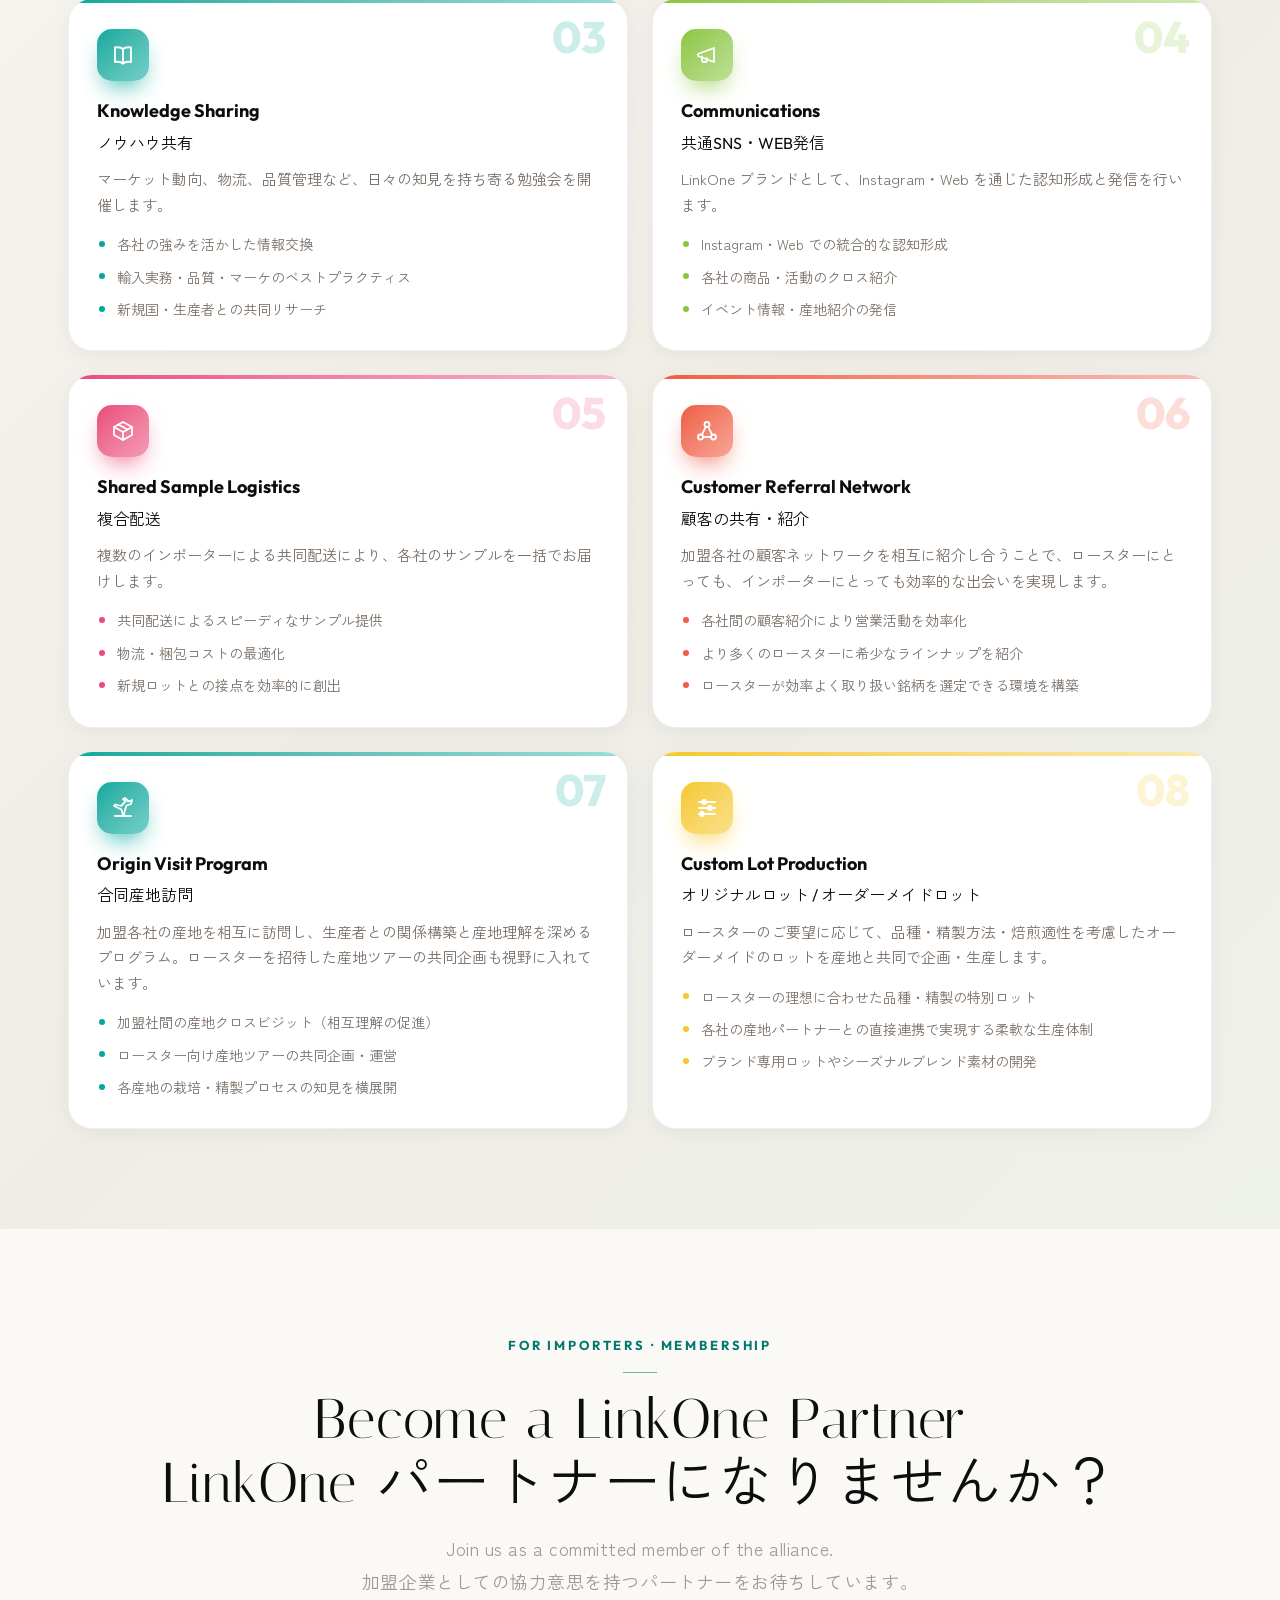
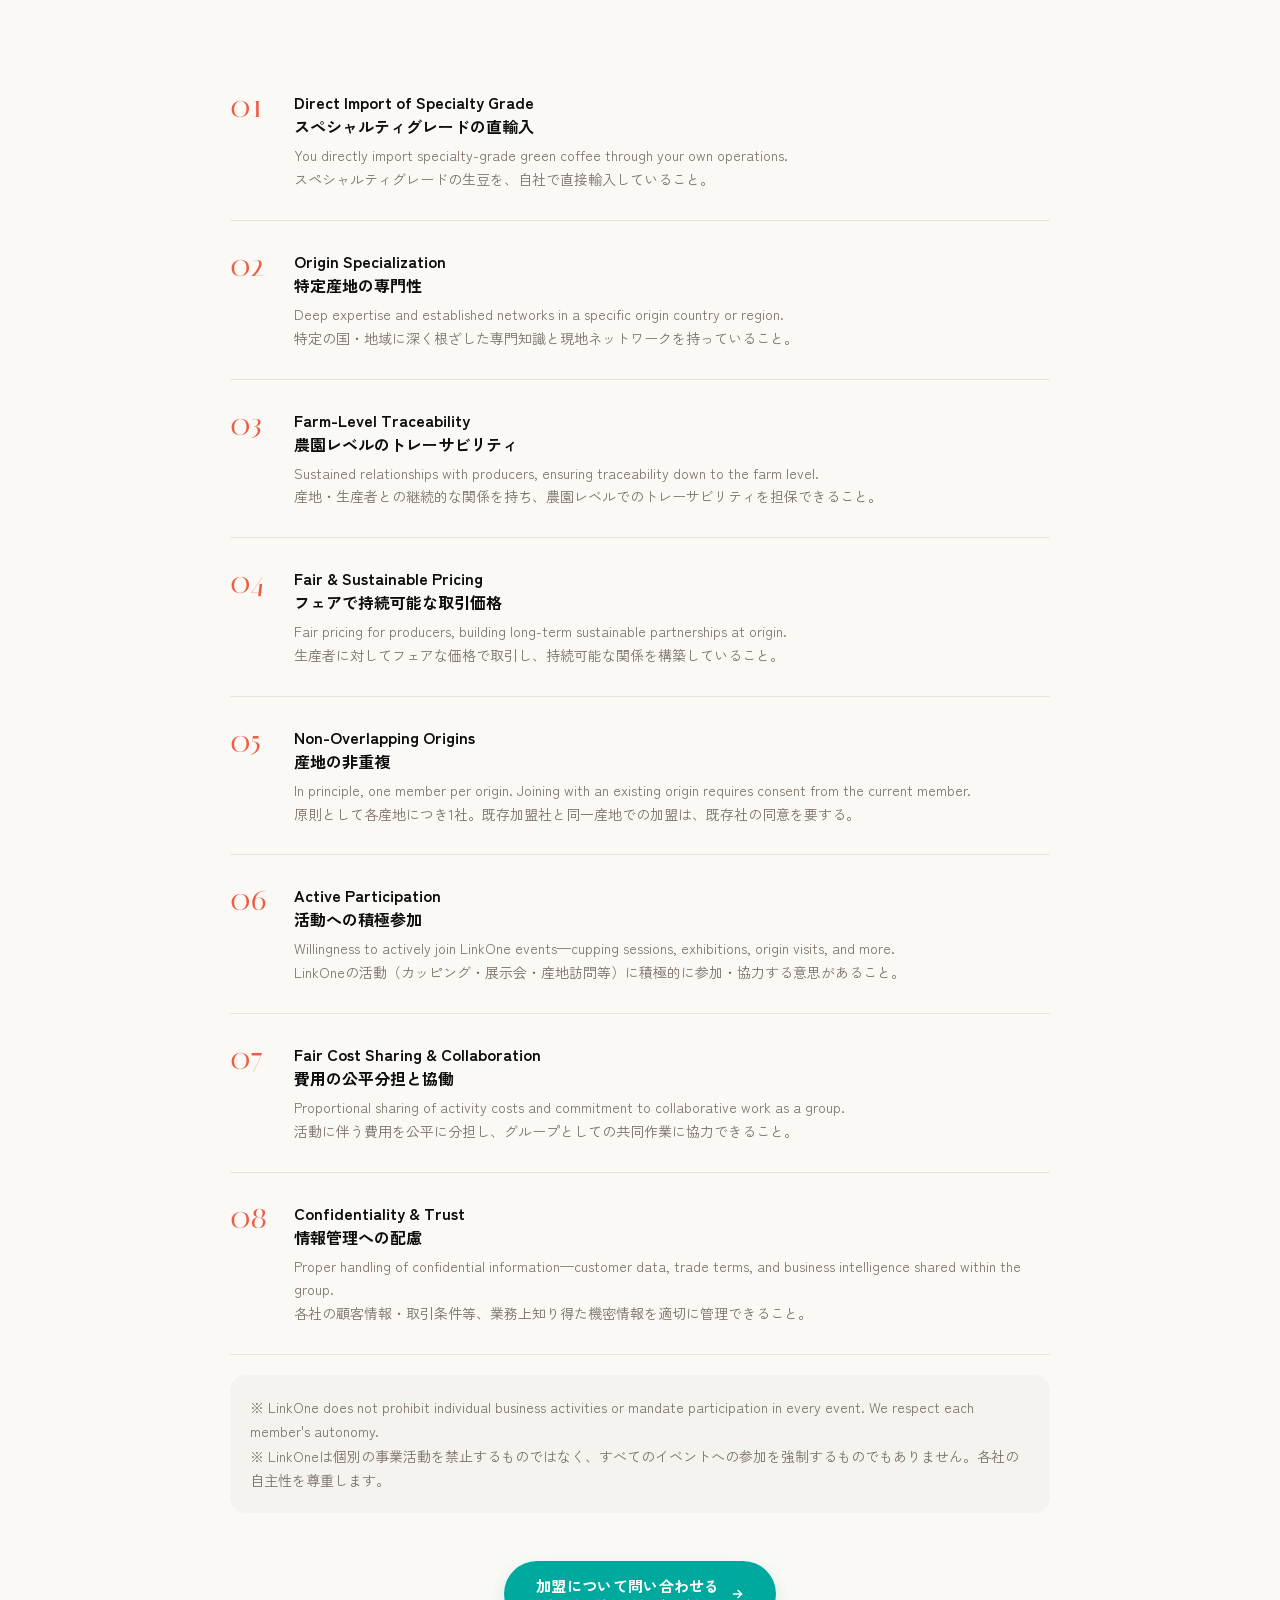
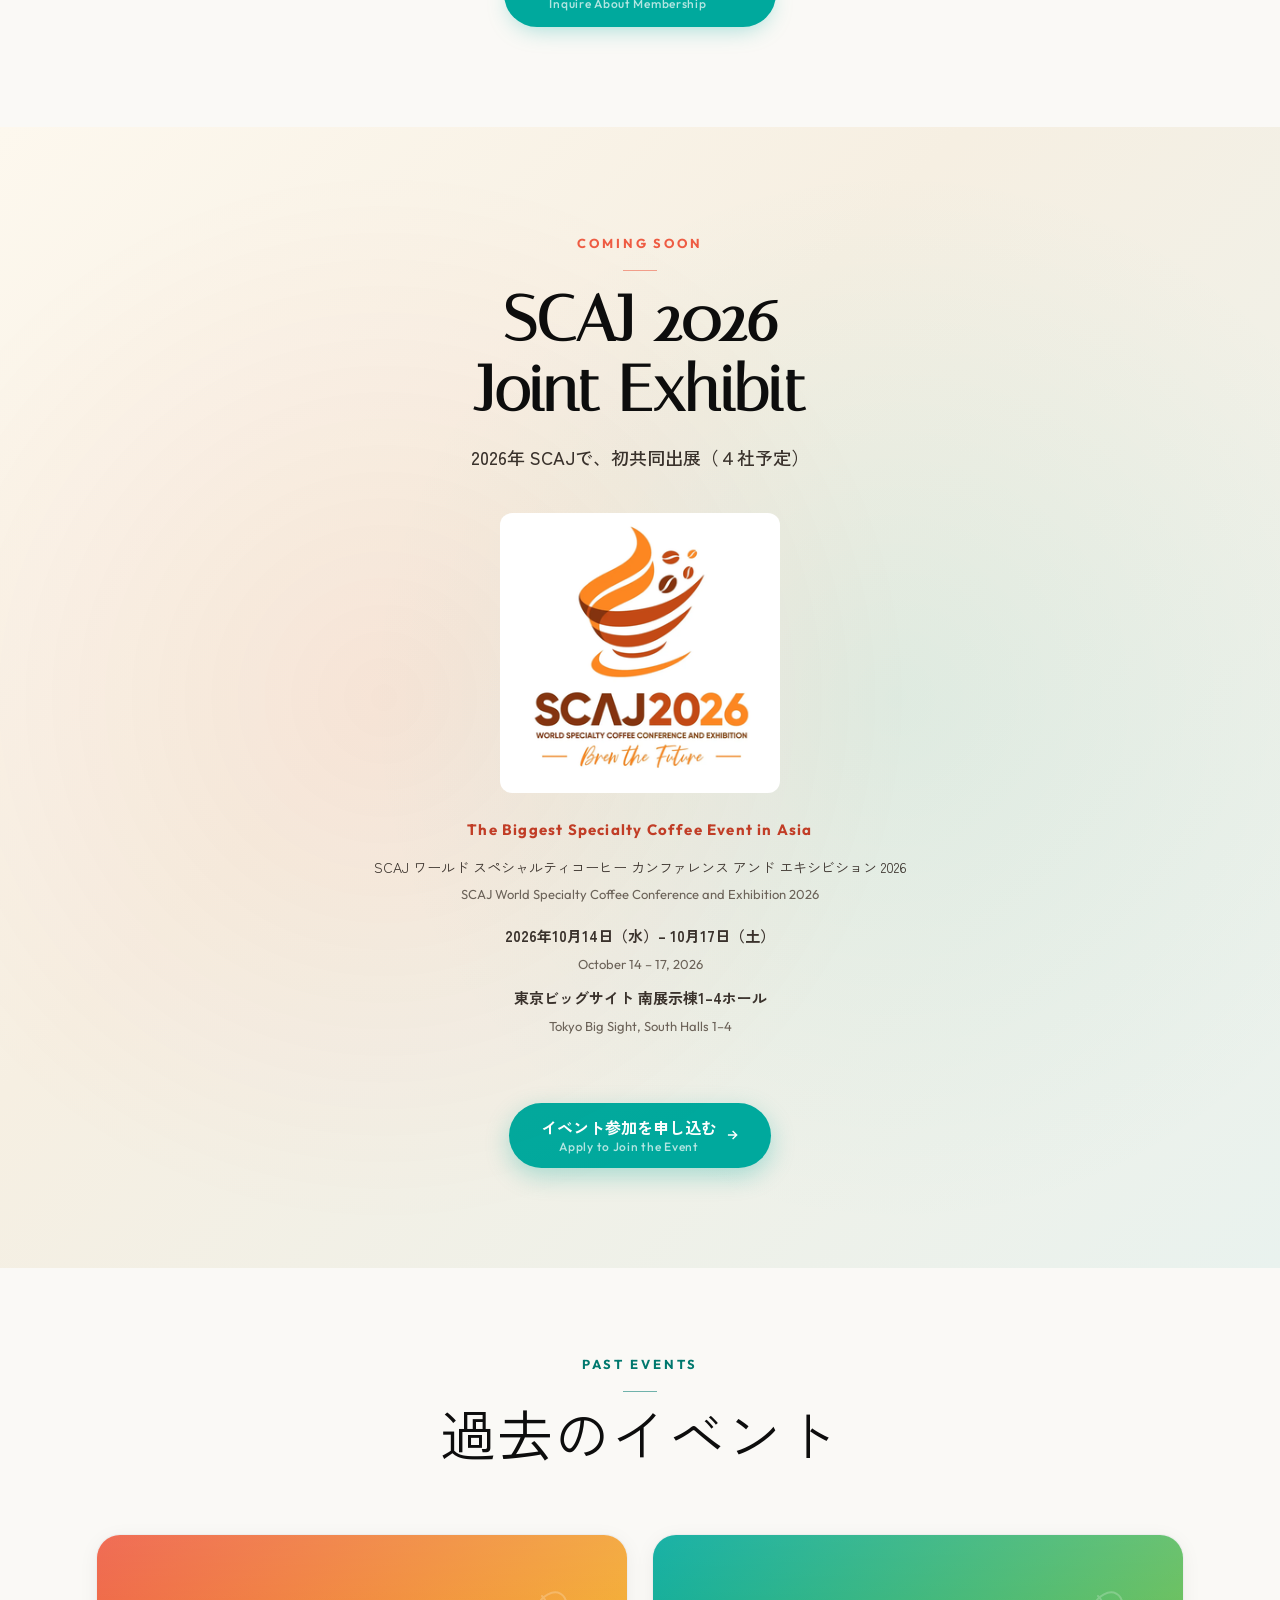
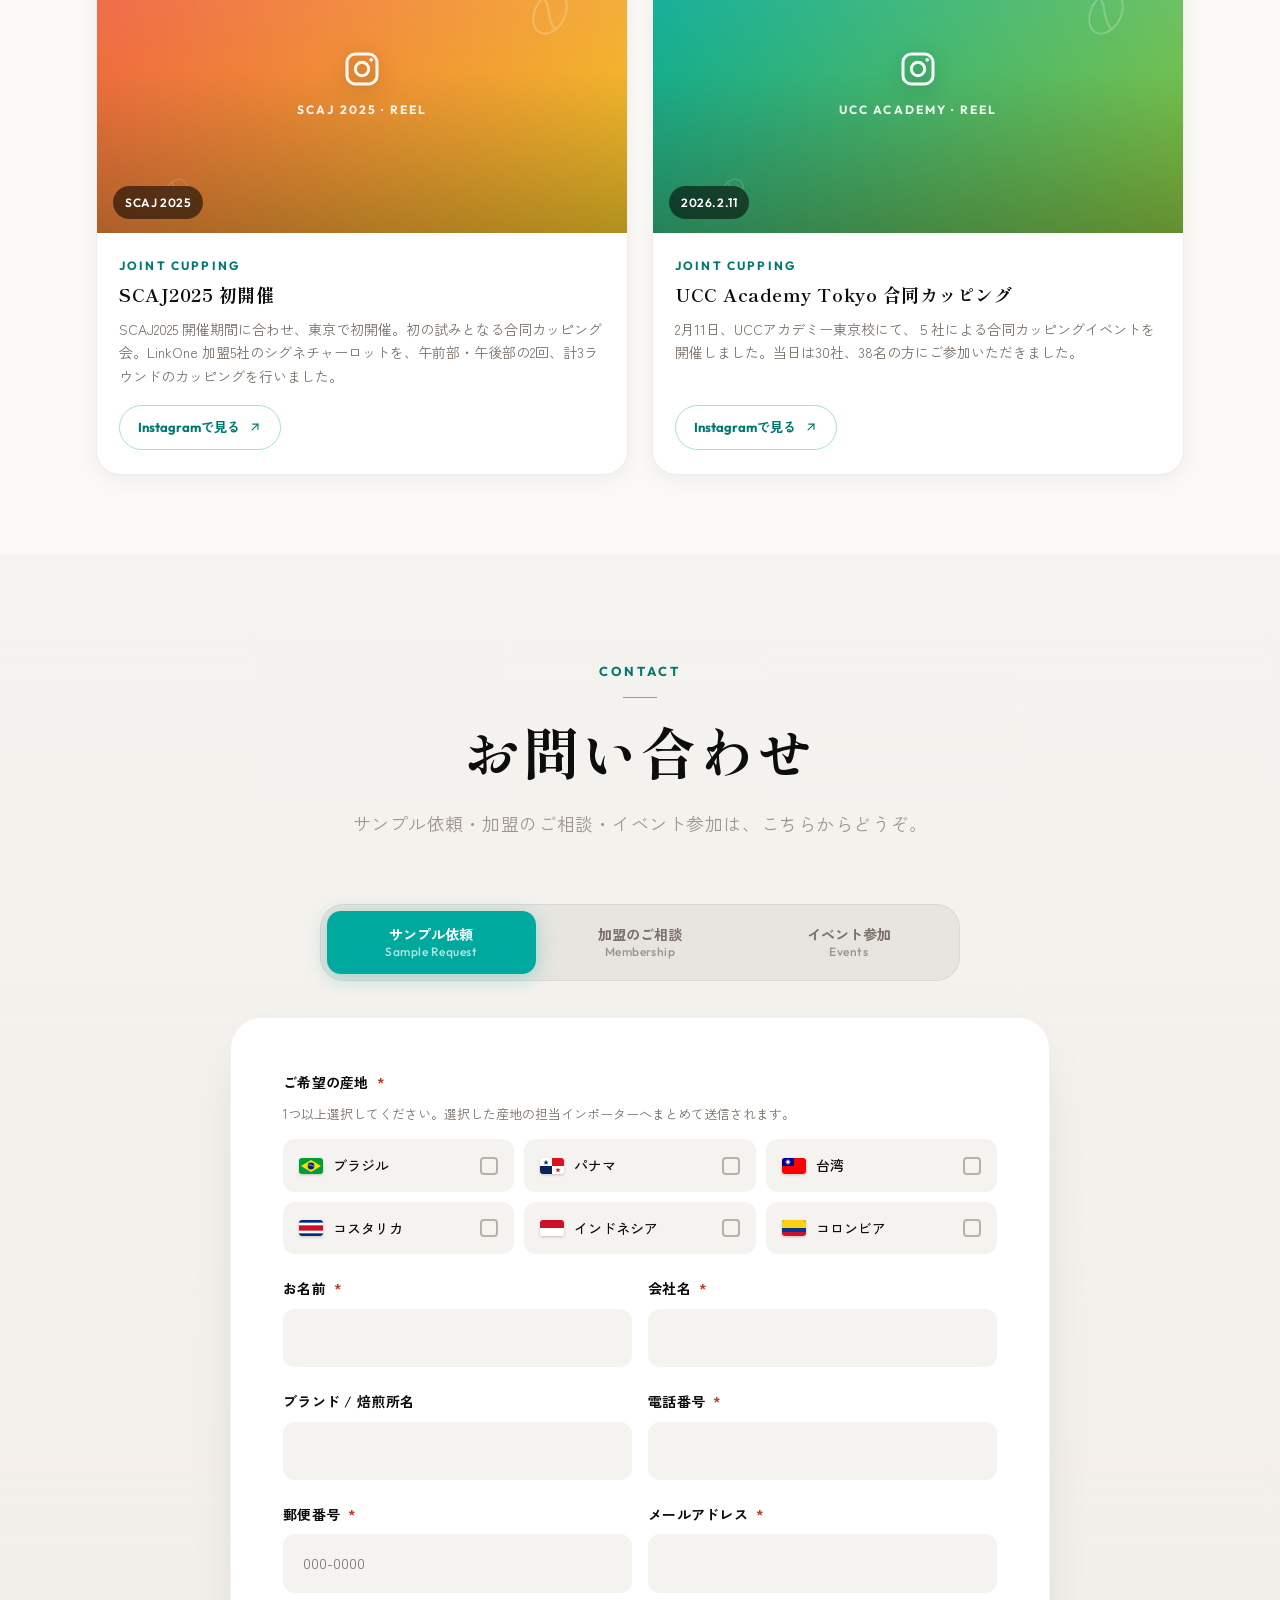
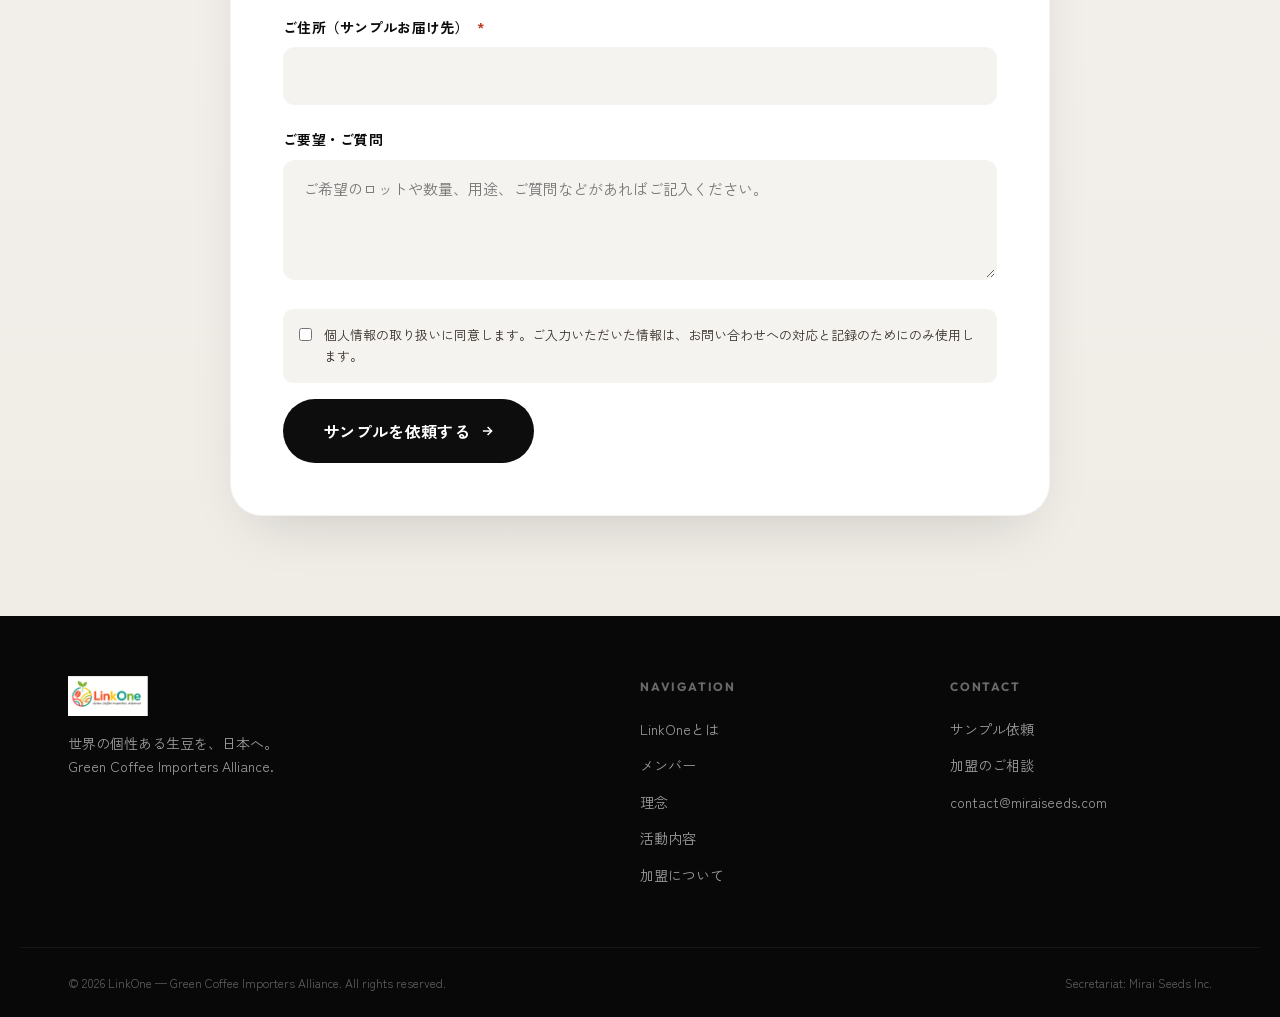
==== commit 8a1721e4: "design: BOTANIST参考のエディトリアル再設計（明朝タイポ＋産地の上下交互特集） 参考LP(BOTANIST限定LP)の「構造・フォント」を踏襲。内容/コンセプト/テーマ、および 配色(L" ====
--- a/index.html
+++ b/index.html
@@ -12,7 +12,7 @@
      ============================================================ -->
 <link rel="preconnect" href="https://fonts.googleapis.com">
 <link rel="preconnect" href="https://fonts.gstatic.com" crossorigin>
-<link href="https://fonts.googleapis.com/css2?family=Outfit:wght@300;400;500;600;700;800&family=Zen+Kaku+Gothic+New:wght@300;400;500;700;900&family=Italiana&display=swap" rel="stylesheet">
+<link href="https://fonts.googleapis.com/css2?family=Outfit:wght@300;400;500;600;700;800&family=Zen+Kaku+Gothic+New:wght@300;400;500;700;900&family=Shippori+Mincho:wght@400;500;600;700;800&family=Italiana&display=swap" rel="stylesheet">
 
 <style>
 /* タイトル用フォント Italiana を埋め込み(オフライン/プレビューでも表示) */
@@ -53,6 +53,7 @@
   --f-display: "Italiana", "Outfit", "Zen Kaku Gothic New", serif;
   --f-sans: "Outfit", "Zen Kaku Gothic New", -apple-system, BlinkMacSystemFont, sans-serif;
   --f-jp: "Zen Kaku Gothic New", -apple-system, BlinkMacSystemFont, sans-serif;
+  --f-mincho: "Shippori Mincho", "Zen Old Mincho", "Yu Mincho", serif;
   --ease: cubic-bezier(.2,.7,.2,1);
 }
 
@@ -839,6 +840,89 @@
 .cp-hero .cp-flag svg{width:46px;height:auto;border-radius:6px;box-shadow:0 6px 16px rgba(0,0,0,.35),0 0 0 3px rgba(255,255,255,.2)}
 .cp-country{margin-top:20px}
 </style>
+
+<!-- ============================================================
+     EDITORIAL DIRECTION (BOTANIST参考: 明朝主体・余白・上下交互特集)
+     ※内容/コンセプト/ロゴカラーはLINKONEのまま
+     ============================================================ -->
+<style>
+/* ---- 明朝主体のエディトリアル・タイポ ---- */
+.section-title.jp{font-family:var(--f-mincho);font-weight:700;letter-spacing:.045em;line-height:1.4}
+.hero-sub{font-family:var(--f-mincho);font-weight:500;letter-spacing:.06em;line-height:1.95}
+.about-section h3.headline{font-family:var(--f-mincho);font-weight:600;letter-spacing:.04em;line-height:1.7}
+.philosophy-card .phi-title{font-family:var(--f-mincho);letter-spacing:.03em}
+.event-title{font-family:var(--f-mincho);letter-spacing:.03em}
+.member-company{font-family:var(--f-mincho)}
+.cp-section h3{font-family:var(--f-mincho);letter-spacing:.03em}
+.section-lead{letter-spacing:.03em}
+
+/* ---- 見出しブロックのエディトリアル化(余白・細い罫) ---- */
+.section-head{margin-bottom:clamp(40px,6vw,64px)}
+.section-head .eyebrow{color:var(--teal-text)}
+.section-head.center .eyebrow{position:relative;padding-bottom:16px}
+.section-head.center .eyebrow::after{content:"";position:absolute;left:50%;bottom:0;transform:translateX(-50%);width:34px;height:1px;background:currentColor;opacity:.55}
+.section-title{letter-spacing:.02em}
+
+/* ---- Hero: 余白を広げ、静かなエディトリアルに ---- */
+.hero-eyebrow{letter-spacing:.24em}
+.hero-title{letter-spacing:.005em}
+.hero-sub{margin-top:30px}
+
+/* ============================================================
+   ORIGINS FEATURE — 6産地を“素材”のように上下交互で特集
+   ============================================================ */
+.origins-feature{display:flex;flex-direction:column;gap:clamp(64px,10vw,132px);margin-top:clamp(48px,7vw,84px)}
+.origin-row{display:grid;grid-template-columns:1fr 1fr;gap:clamp(28px,5vw,76px);align-items:center}
+.origin-row:nth-child(even) .origin-visual{order:2}
+@media(max-width:880px){
+  .origin-row{grid-template-columns:1fr;gap:28px}
+  .origin-row:nth-child(even) .origin-visual{order:0}
+}
+.origin-visual{
+  position:relative;aspect-ratio:4/3;border-radius:26px;overflow:hidden;isolation:isolate;background:#1a120c;
+  box-shadow:0 34px 70px -34px rgba(24,16,10,.55);
+}
+.origin-visual::before{
+  content:"";position:absolute;inset:0;z-index:0;pointer-events:none;opacity:.55;mix-blend-mode:soft-light;
+  background:
+    var(--bean) no-repeat -20px 82% / 100px,
+    var(--bean) no-repeat 92% 12% / 64px,
+    repeating-radial-gradient(circle at 20% 118%,rgba(255,255,255,.10) 0 1px,transparent 1px 22px);
+}
+.origin-visual::after{content:"";position:absolute;inset:0;z-index:1;background:linear-gradient(180deg,transparent 45%,rgba(0,0,0,.45))}
+.origin-index{
+  position:absolute;top:18px;left:24px;z-index:2;
+  font-family:var(--f-display);font-size:clamp(44px,6vw,80px);line-height:1;
+  color:rgba(255,255,255,.92);text-shadow:0 4px 20px rgba(0,0,0,.35);
+}
+.origin-flag{
+  position:absolute;top:50%;left:50%;transform:translate(-50%,-50%);z-index:2;line-height:1;
+  transform-origin:50% 60%;animation:flagWave 5s ease-in-out infinite;
+}
+.origin-flag svg{
+  width:clamp(128px,20vw,188px);height:auto;border-radius:12px;
+  box-shadow:0 18px 40px -12px rgba(0,0,0,.55),0 0 0 5px rgba(255,255,255,.12),0 0 0 1px rgba(255,255,255,.25);
+}
+.origin-row:hover .origin-flag{animation-duration:2.6s}
+.origin-eyebrow{font-family:var(--f-sans);font-size:12px;font-weight:700;letter-spacing:.24em;text-transform:uppercase;color:var(--teal-text)}
+.origin-name{font-family:var(--f-mincho);font-weight:700;font-size:clamp(30px,4.4vw,46px);line-height:1.25;margin-top:14px;color:var(--ink-900);letter-spacing:.03em}
+.origin-name-en{display:block;font-family:var(--f-display);font-size:.46em;font-weight:400;letter-spacing:.08em;color:var(--ink-500);margin-top:6px}
+.origin-importer{display:flex;align-items:center;gap:14px;margin-top:20px}
+.origin-importer img{width:56px;height:56px;object-fit:contain;border-radius:14px;background:#fff;padding:7px;border:1px solid rgba(0,0,0,.08);box-shadow:0 2px 8px rgba(0,0,0,.06);flex-shrink:0}
+.origin-importer .oi-name{font-family:var(--f-jp);font-weight:700;font-size:15px;color:var(--ink-800);line-height:1.5}
+.origin-lead{font-family:var(--f-mincho);font-size:clamp(15px,1.6vw,17px);line-height:2.05;color:var(--ink-700);margin-top:20px;letter-spacing:.03em}
+.origin-facts{display:grid;grid-template-columns:1fr 1fr;gap:16px 28px;margin-top:24px;border-top:1px solid var(--ink-100);padding-top:22px}
+@media(max-width:520px){.origin-facts{grid-template-columns:1fr}}
+.origin-facts .k{font-family:var(--f-sans);font-size:12px;font-weight:700;letter-spacing:.13em;text-transform:uppercase;color:var(--label-ink)}
+.origin-facts .v{font-size:14px;color:var(--ink-700);margin-top:4px;line-height:1.55}
+.origin-more{
+  display:inline-flex;align-items:center;gap:9px;margin-top:28px;cursor:pointer;
+  font-family:var(--f-sans);font-weight:700;font-size:14px;letter-spacing:.02em;color:var(--teal-text);
+  border-bottom:1px solid currentColor;padding-bottom:4px;transition:gap .2s var(--ease)
+}
+.origin-more:hover{gap:15px}
+.origin-more svg{width:16px;height:16px}
+</style>
 </head>
 <body>
 
@@ -982,11 +1066,11 @@
     <div class="section-head center reveal">
       <span class="eyebrow">Our Members</span>
       <h2 class="section-title jp">産地に精通した、専門商社たち。</h2>
-      <p class="section-lead">それぞれの産地を深く知る専門インポーターが集まっています。<br><span style="font-family:var(--f-sans);font-size:13px;color:var(--label-ink)">Specialty Importer Partners — dedicated importers with deep expertise in their origin.</span></p>
-    </div>
-
-    <div class="members-grid" id="members-grid">
-      <!-- Cards generated by JS from MEMBERS config -->
+      <p class="section-lead">ひとつの産地を深く知る専門インポーターが、それぞれの物語を紡ぐ。<br><span style="font-family:var(--f-sans);font-size:13px;color:var(--label-ink)">Six origins, six specialists — dedicated importers with deep expertise in their land.</span></p>
+    </div>
+
+    <div class="origins-feature" id="origins-feature">
+      <!-- Editorial origin features generated by JS from MEMBERS config -->
     </div>
   </div>
 </section>
@@ -1763,27 +1847,37 @@
 
 // 1) 加盟企業カードを描画
 function renderMembers(){
-  const grid = document.getElementById('members-grid');
-  grid.innerHTML = MEMBERS.map((m, i) => `
-    <article class="member-card ${m.tbd ? 'tbd' : ''} reveal" data-id="${m.id}"
-             ${m.tbd ? '' : `onclick="openCountryPage('${m.id}')" role="button" tabindex="0" aria-label="${m.countryJa}の詳細ページを開く" onkeydown="if(event.key==='Enter')openCountryPage('${m.id}')"`}>
-      <div class="member-image ${m.bgClass}">
-        <span class="member-flag-big" style="animation-delay:${i * -0.7}s; animation-duration:${3.5 + i * 0.3}s">${m.flag}</span>
-        <div class="member-image-tag">
-          <span>${m.country}</span>
+  const grid = document.getElementById('origins-feature');
+  grid.innerHTML = MEMBERS.map((m, i) => {
+    const no = String(i + 1).padStart(2, '0');
+    const o = m.origin || {};
+    const fact = (k, v) => v ? `<div class="of"><div class="k">${k}</div><div class="v">${v}</div></div>` : '';
+    const facts = m.tbd ? '' : `
+        <div class="origin-facts">
+          ${fact('地域 / Region', o.region)}
+          ${fact('農園・生産者 / Farm', o.farm)}
+          ${fact('標高 / Altitude', o.altitude)}
+          ${fact('品種 / Varietals', o.varietals)}
+        </div>`;
+    return `
+    <article class="origin-row reveal" data-id="${m.id}" style="--c:${m.color}">
+      <div class="origin-visual ${m.bgClass}">
+        <span class="origin-index">${no}</span>
+        <span class="origin-flag" style="animation-delay:${i * -0.7}s; animation-duration:${4.6 + i * 0.3}s">${m.flag}</span>
+      </div>
+      <div class="origin-text">
+        <div class="origin-eyebrow">Origin ${no} · ${m.country}</div>
+        <h3 class="origin-name">${m.countryJa}<span class="origin-name-en">${m.country}</span></h3>
+        <div class="origin-importer">
+          ${m.logo ? `<img src="${m.logo}" alt="${m.company} ロゴ" />` : ''}
+          <div class="oi-name">${m.company}${m.companyEn ? ` <span style="font-weight:400;color:var(--label-ink)">/ ${m.companyEn}</span>` : ''}</div>
         </div>
-      </div>
-      <div class="member-body">
-        <div class="member-country">${m.country} · ${m.countryJa}</div>
-        <div class="member-company-row">
-          ${m.logo ? `<img src="${m.logo}" alt="${m.company}" class="member-logo-sm" />` : ''}
-          <h3 class="member-company">${m.company}${m.companyEn ? `<span class="company-en">${m.companyEn}</span>` : ''}</h3>
-        </div>
-        <p class="member-desc">${m.specialty}</p>
-        ${m.tbd ? '' : `<span class="member-more">詳しく見る<svg viewBox="0 0 24 24" fill="none" stroke="currentColor" stroke-width="2.5"><path d="M5 12h14M13 5l7 7-7 7"/></svg></span>`}
-      </div>
-    </article>
-  `).join('');
+        <p class="origin-lead">${m.specialty}</p>
+        ${facts}
+        ${m.tbd ? '' : `<span class="origin-more" role="button" tabindex="0" aria-label="${m.countryJa}の詳細ページを開く" onclick="openCountryPage('${m.id}')" onkeydown="if(event.key==='Enter')openCountryPage('${m.id}')">この産地を見る<svg viewBox="0 0 24 24" fill="none" stroke="currentColor" stroke-width="2.2"><path d="M5 12h14M13 5l7 7-7 7"/></svg></span>`}
+      </div>
+    </article>`;
+  }).join('');
 }
 
 // 2) 国別チェックボックスを描画
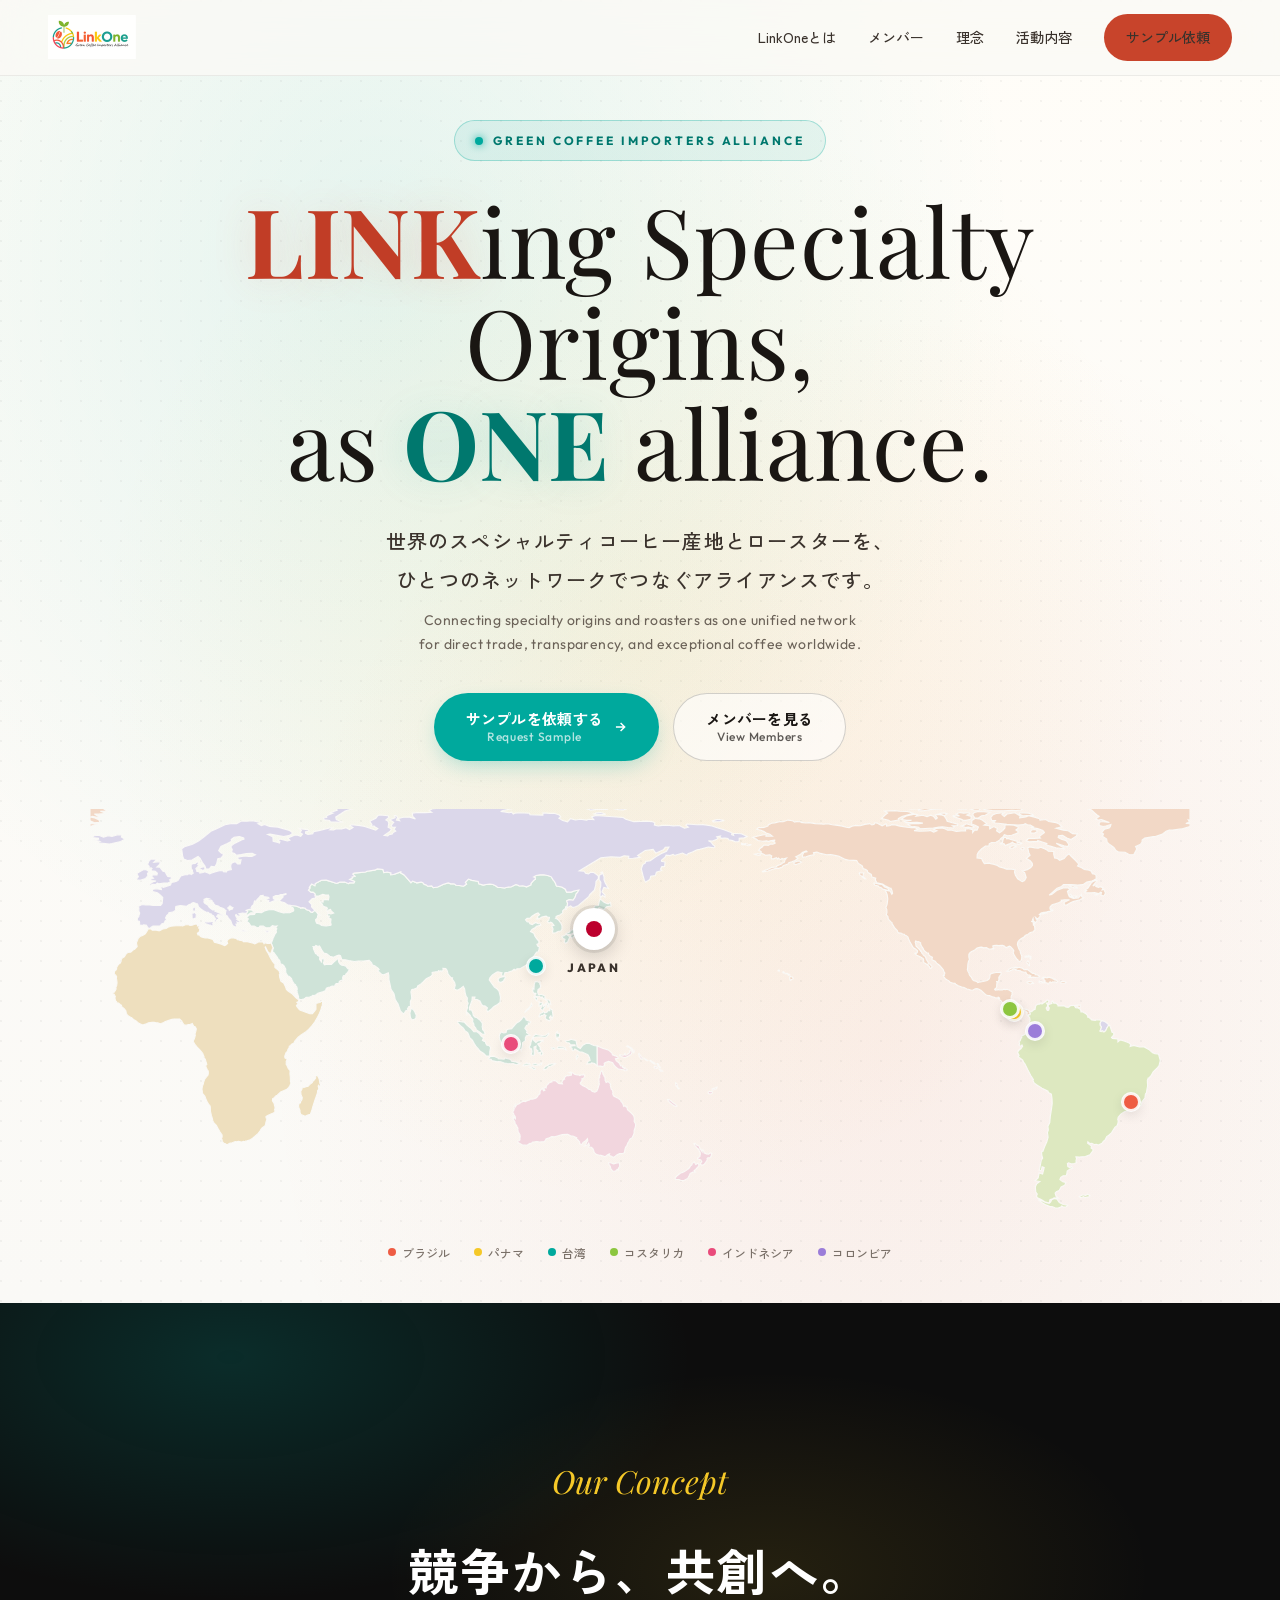
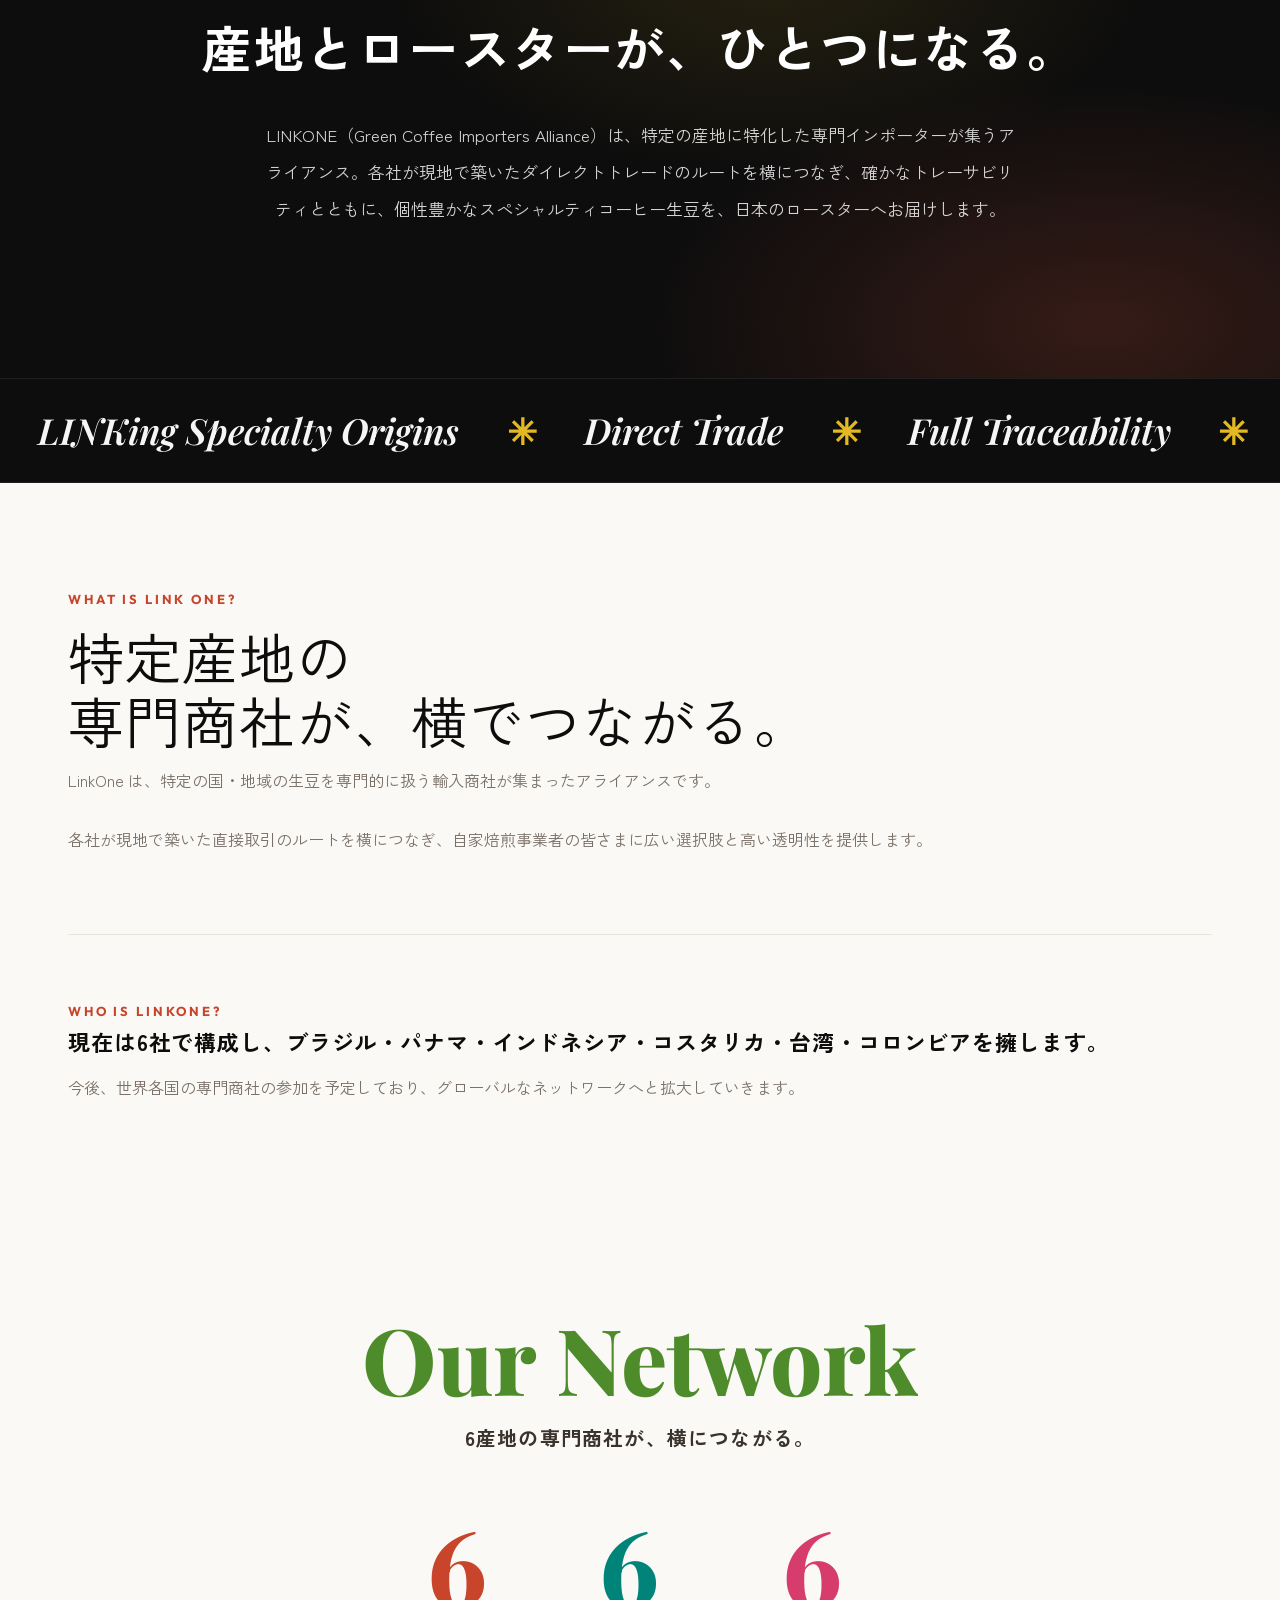
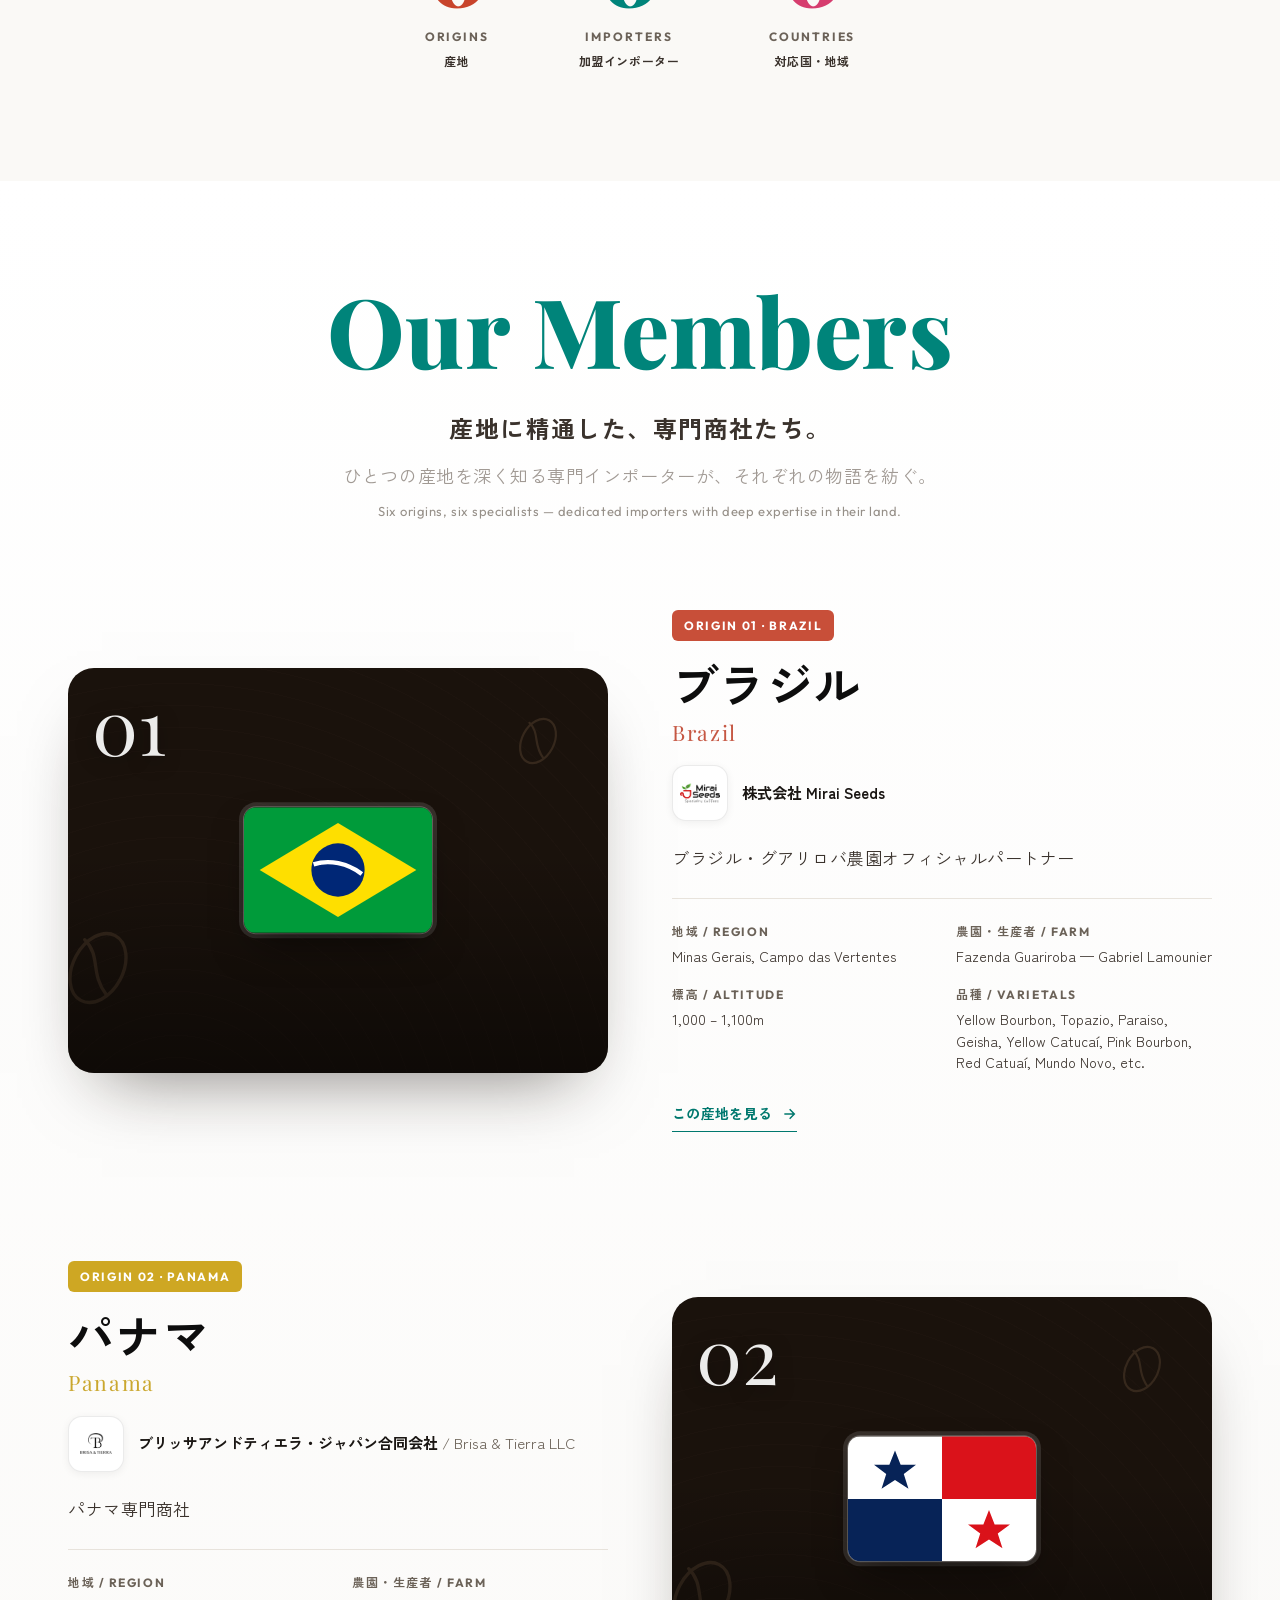
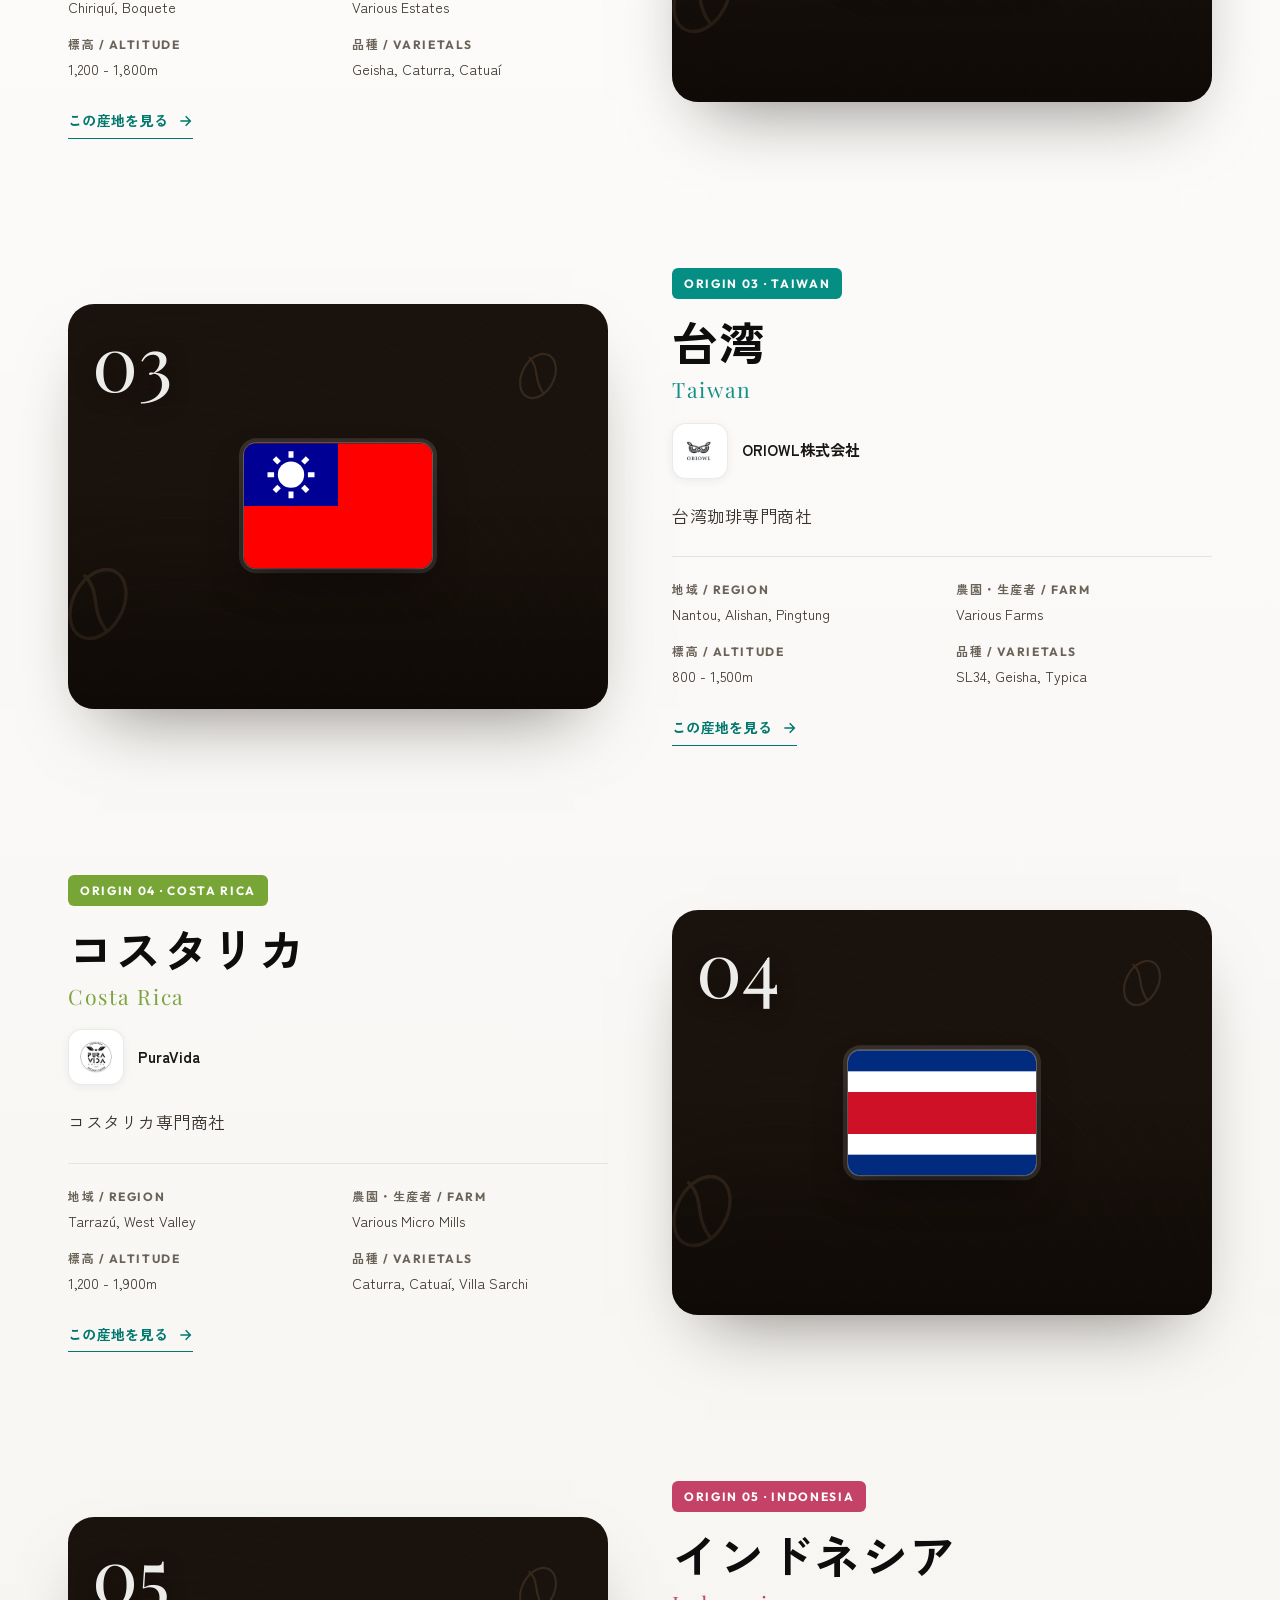
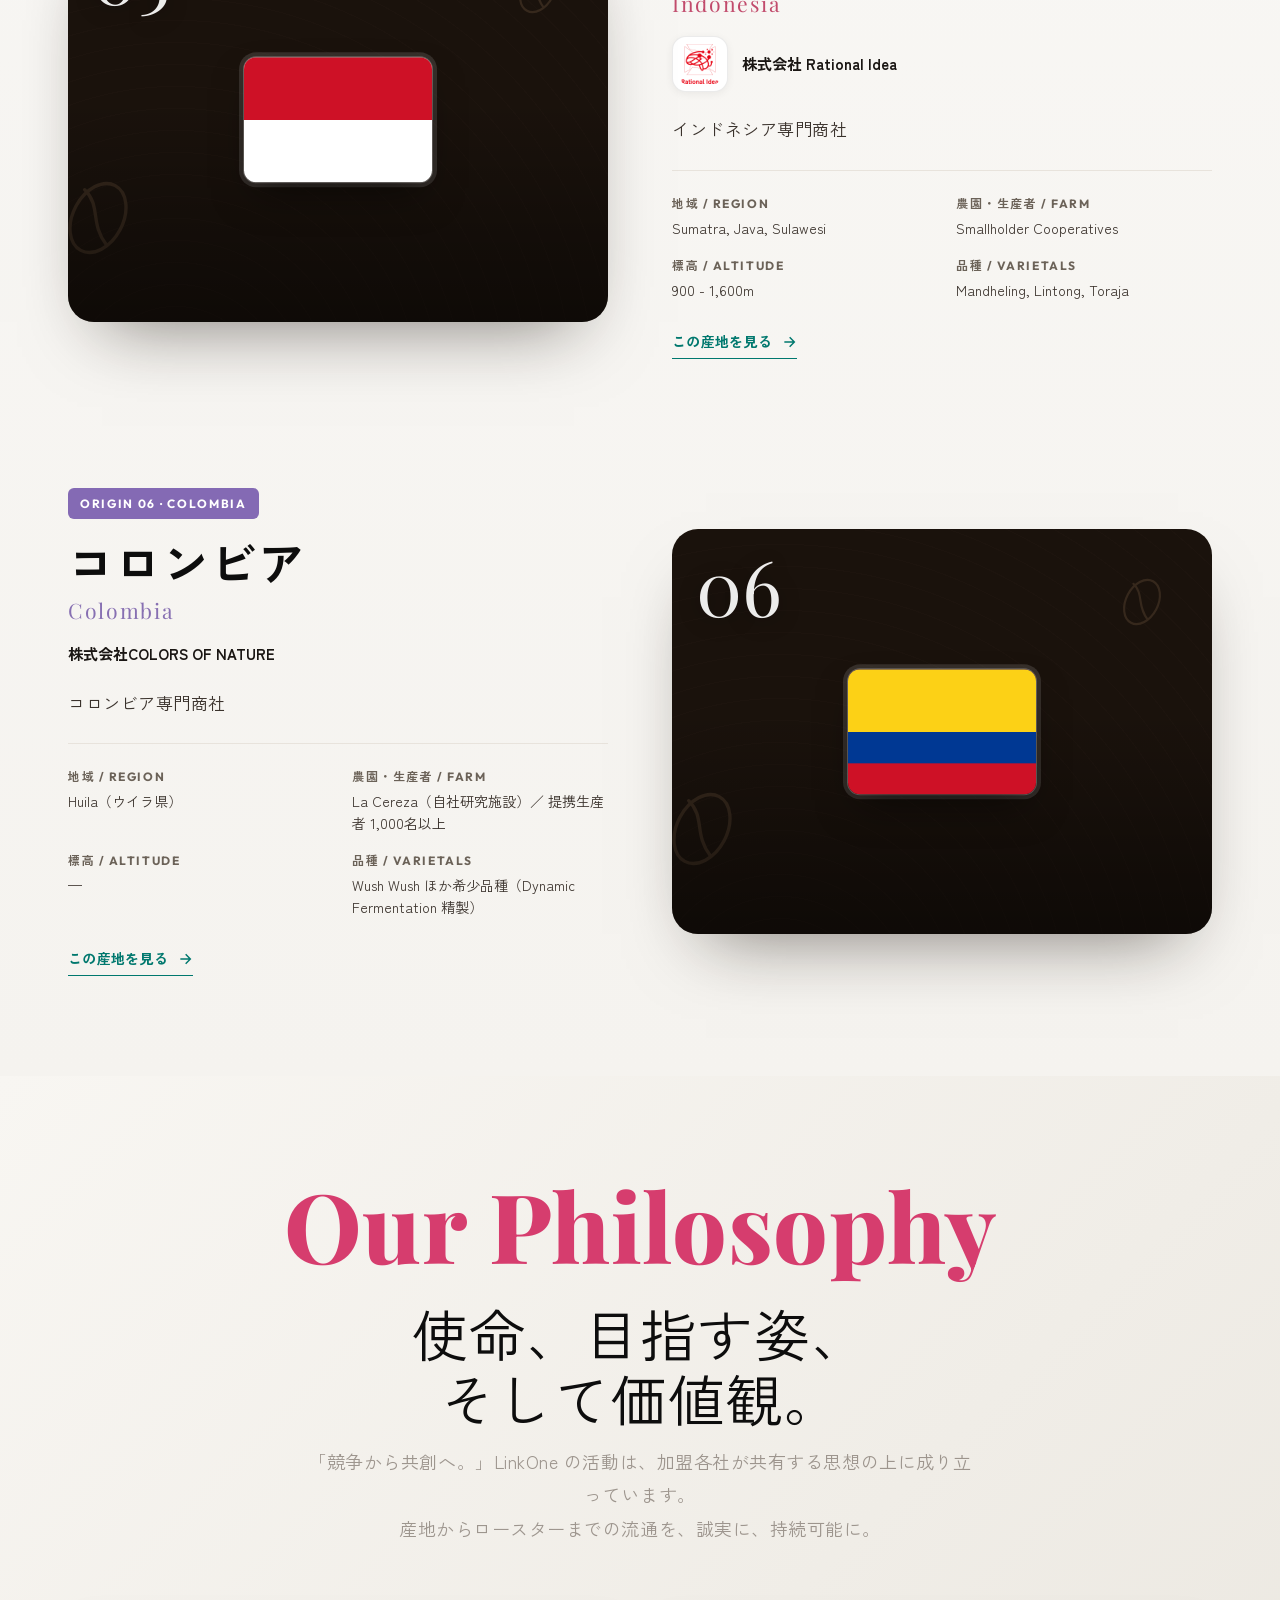
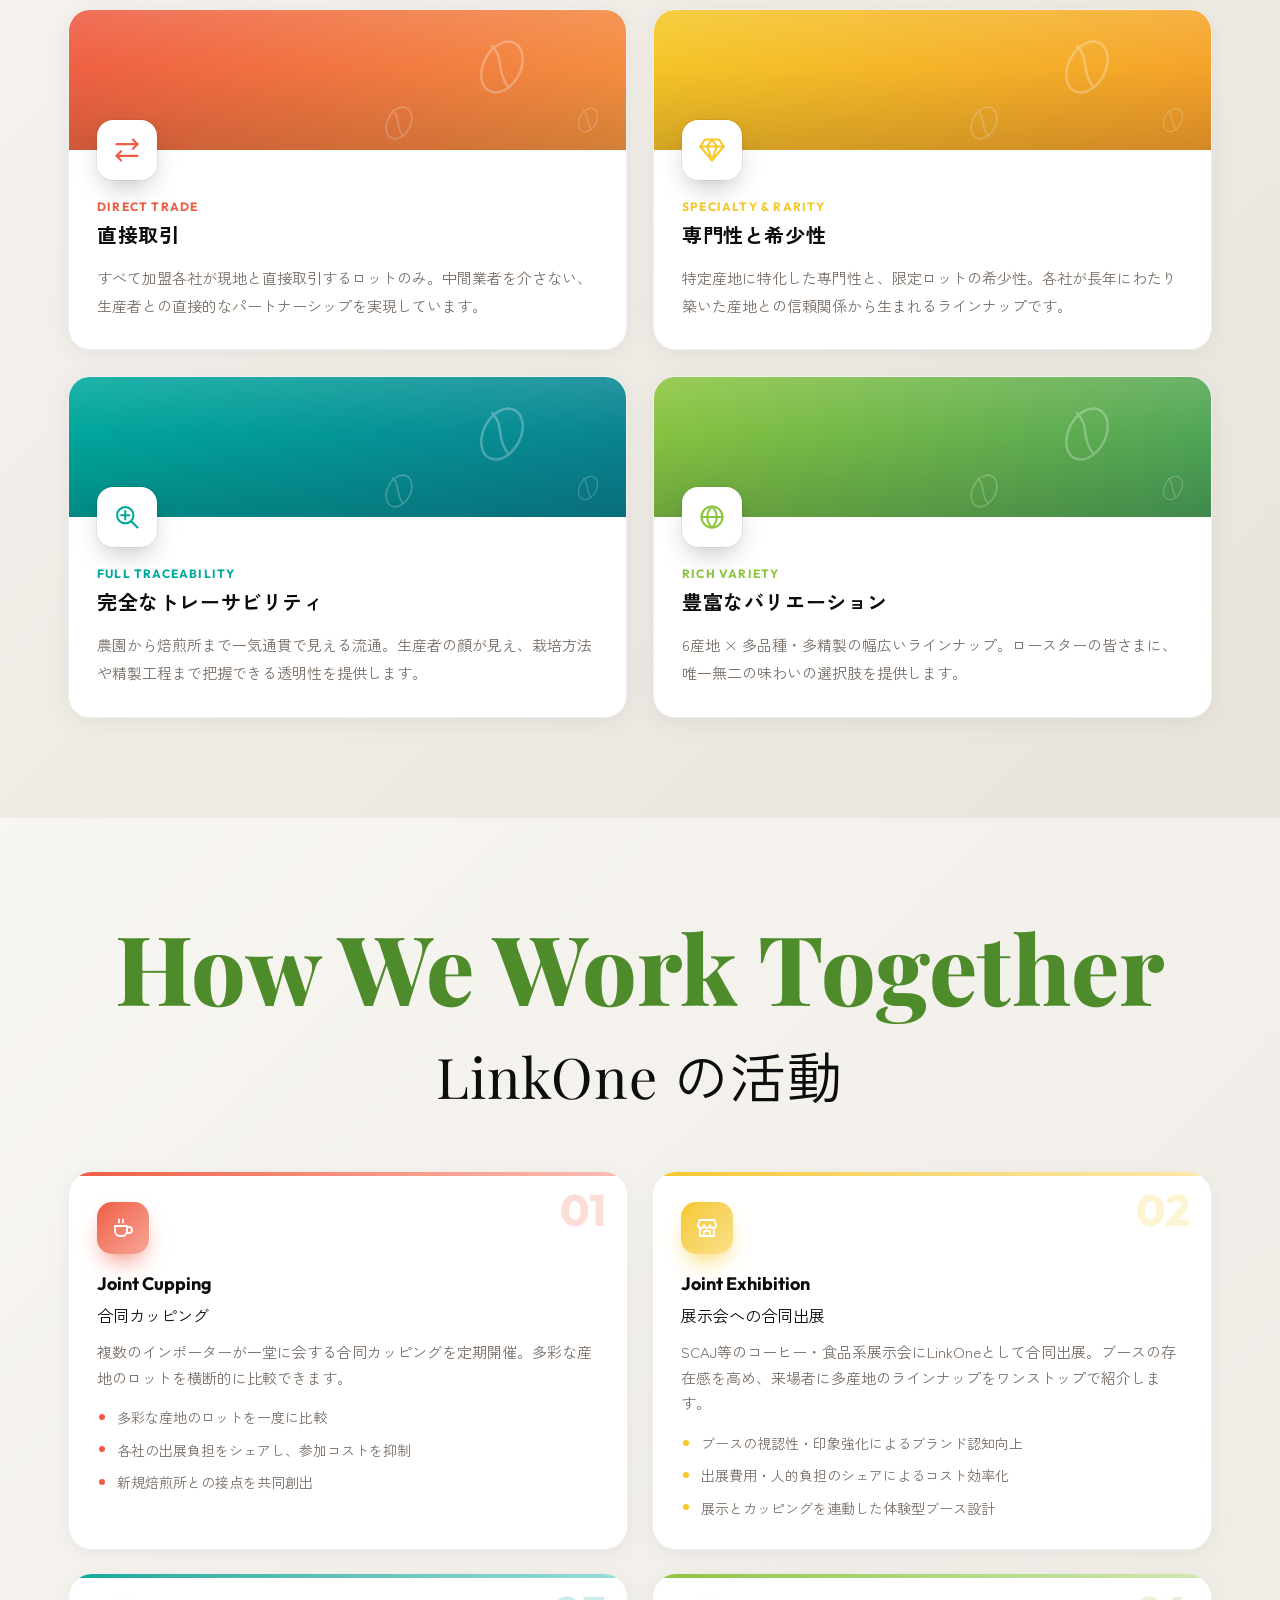
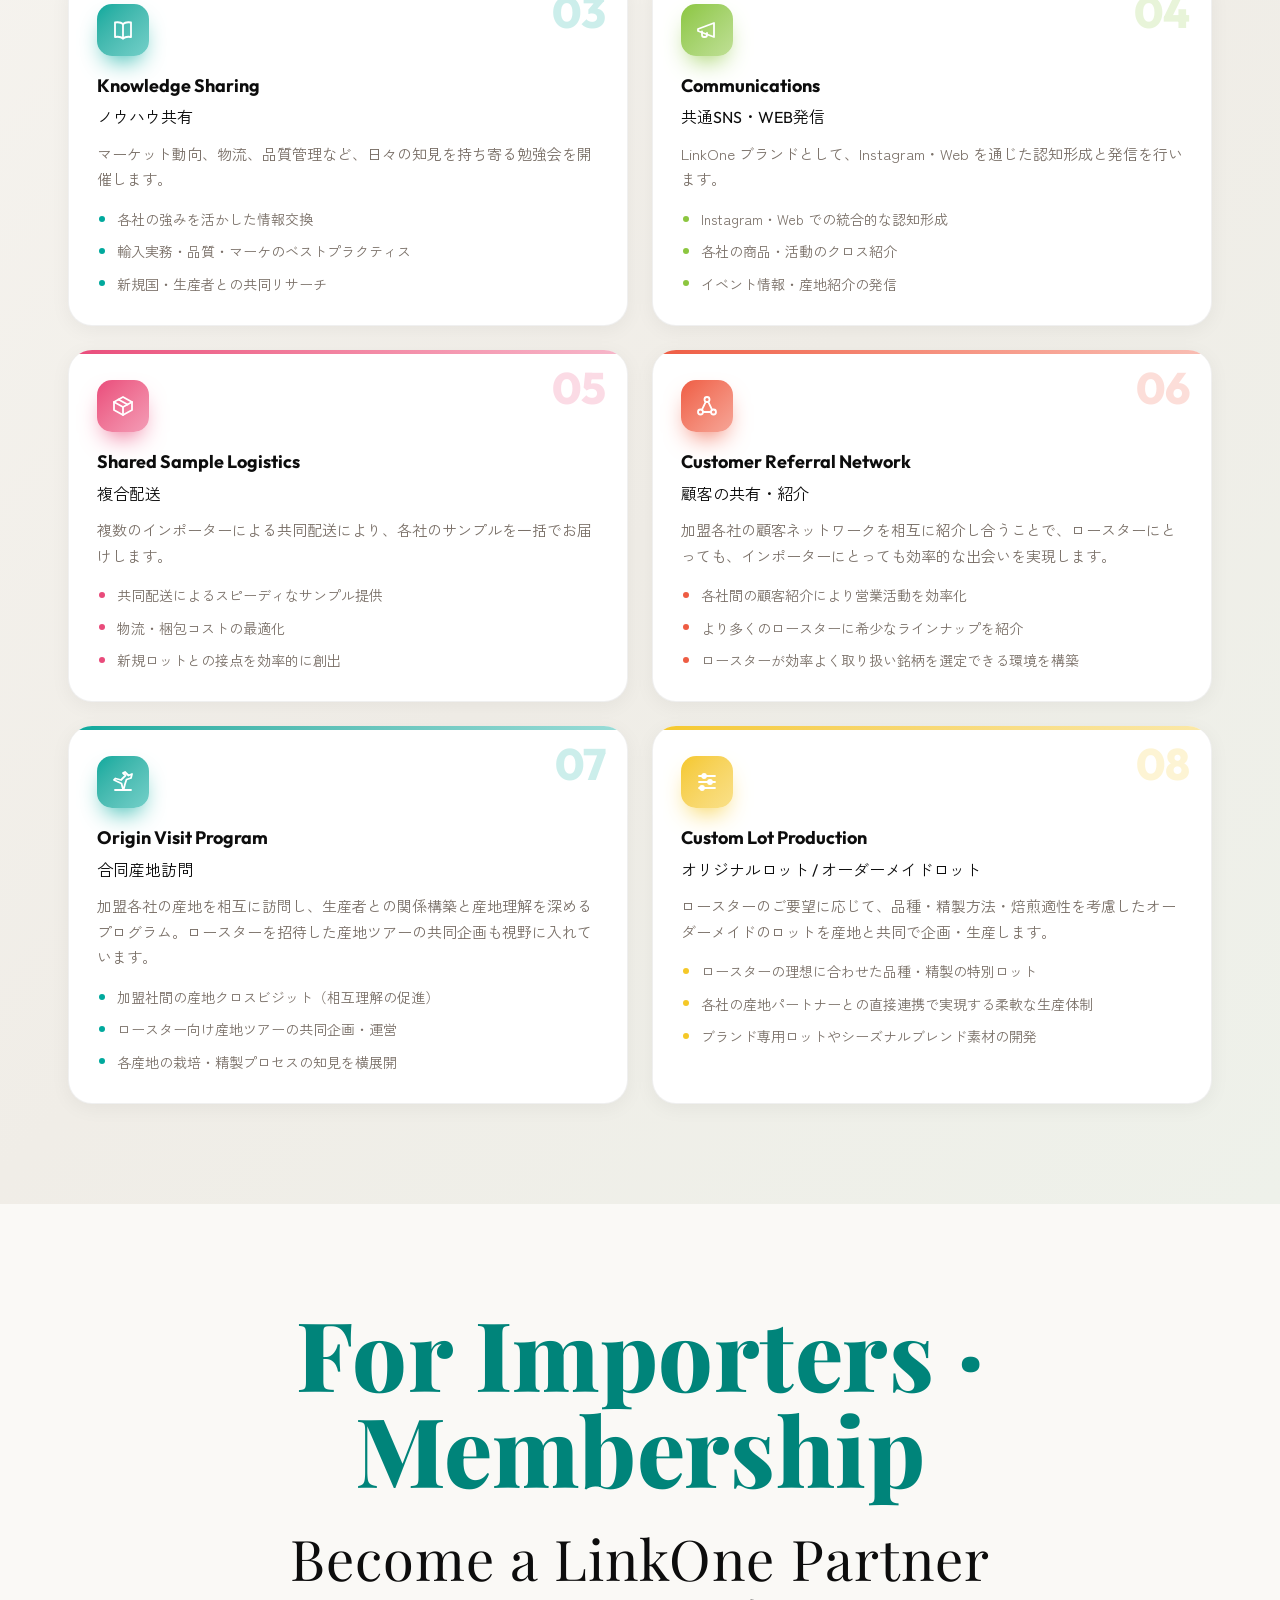
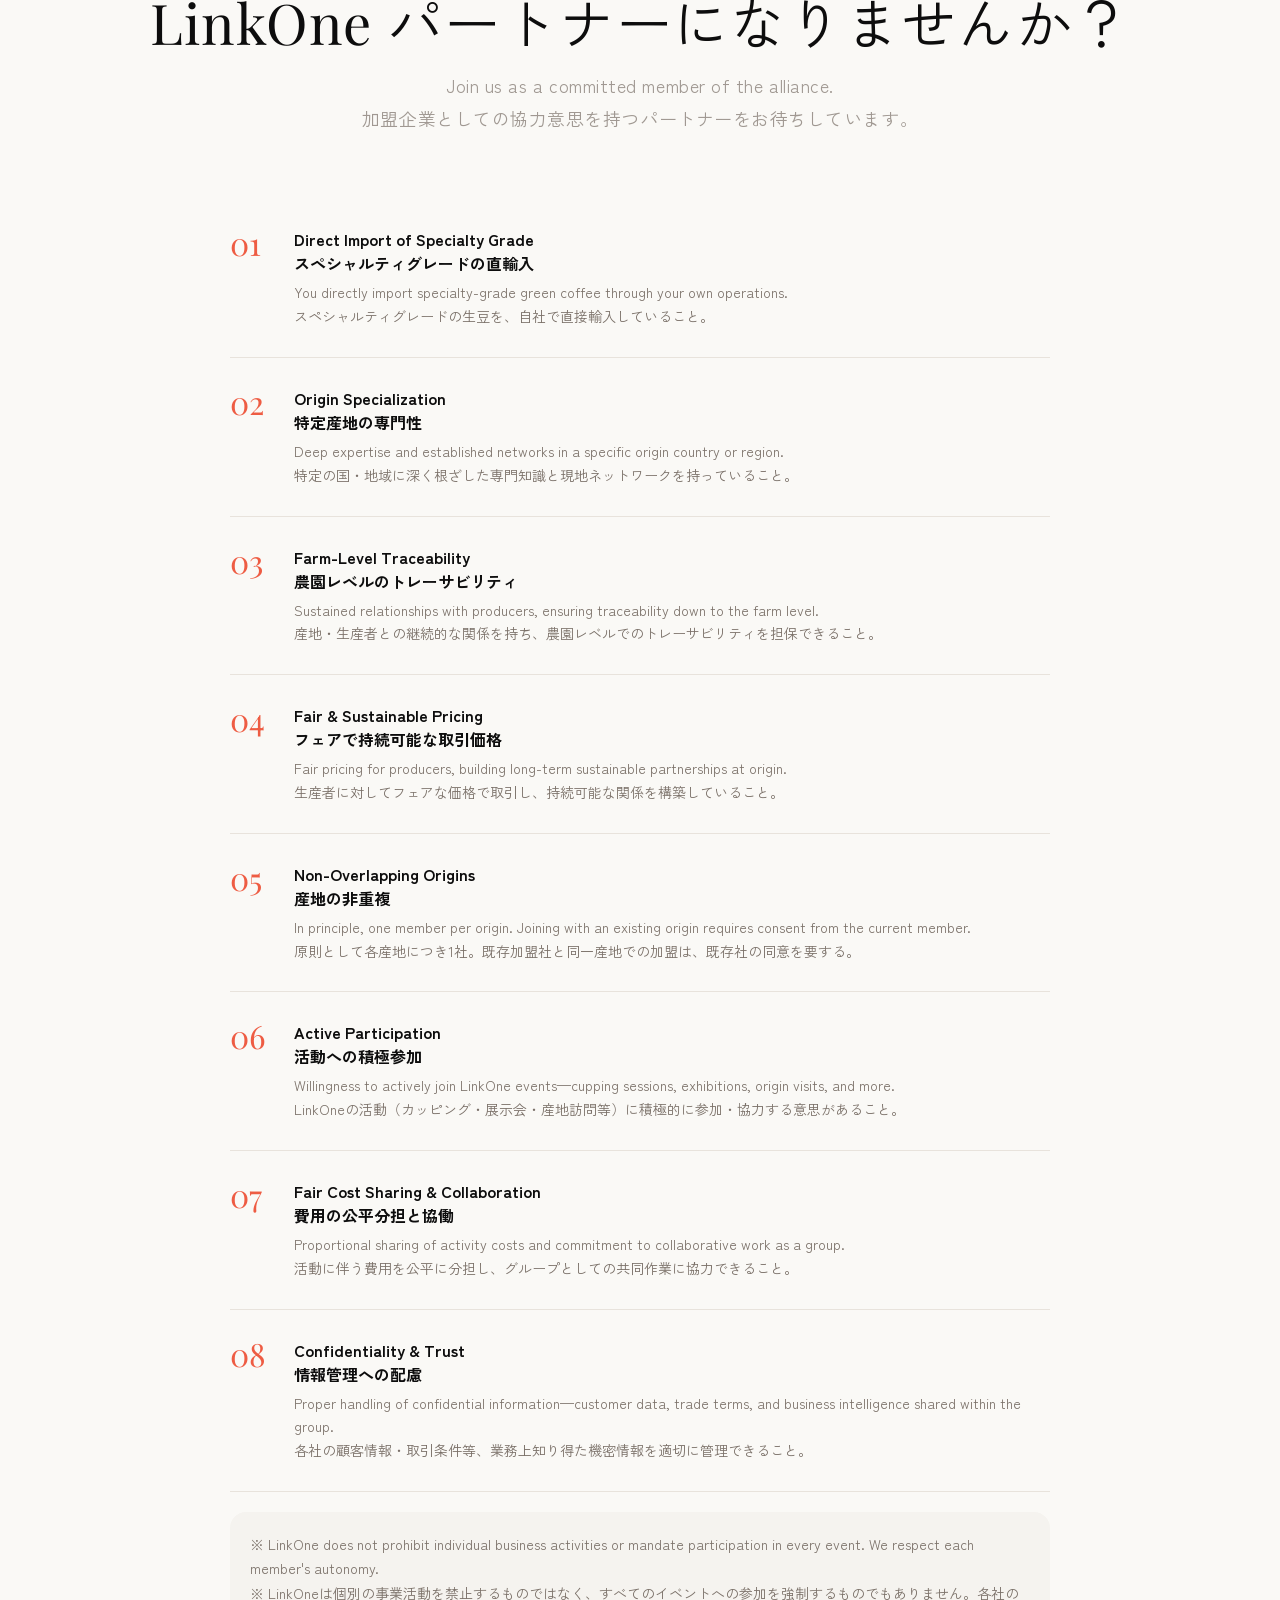
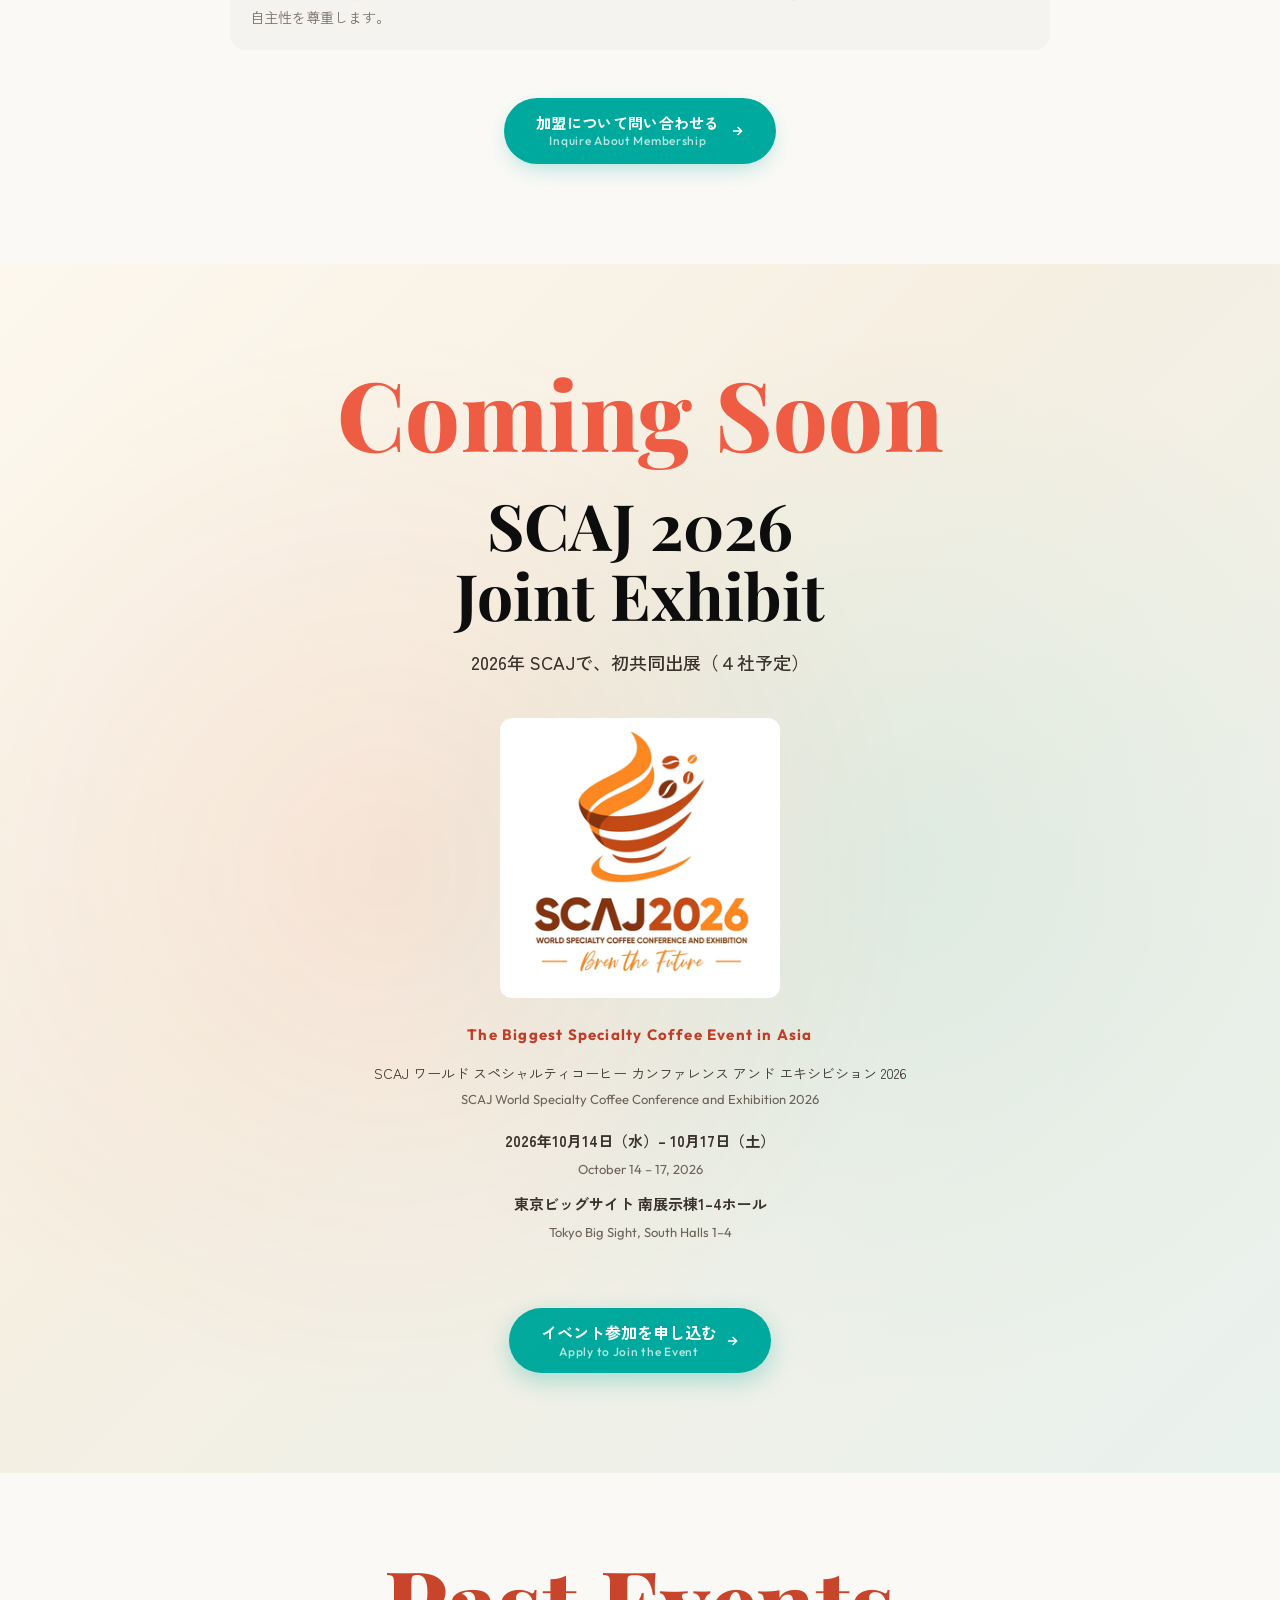
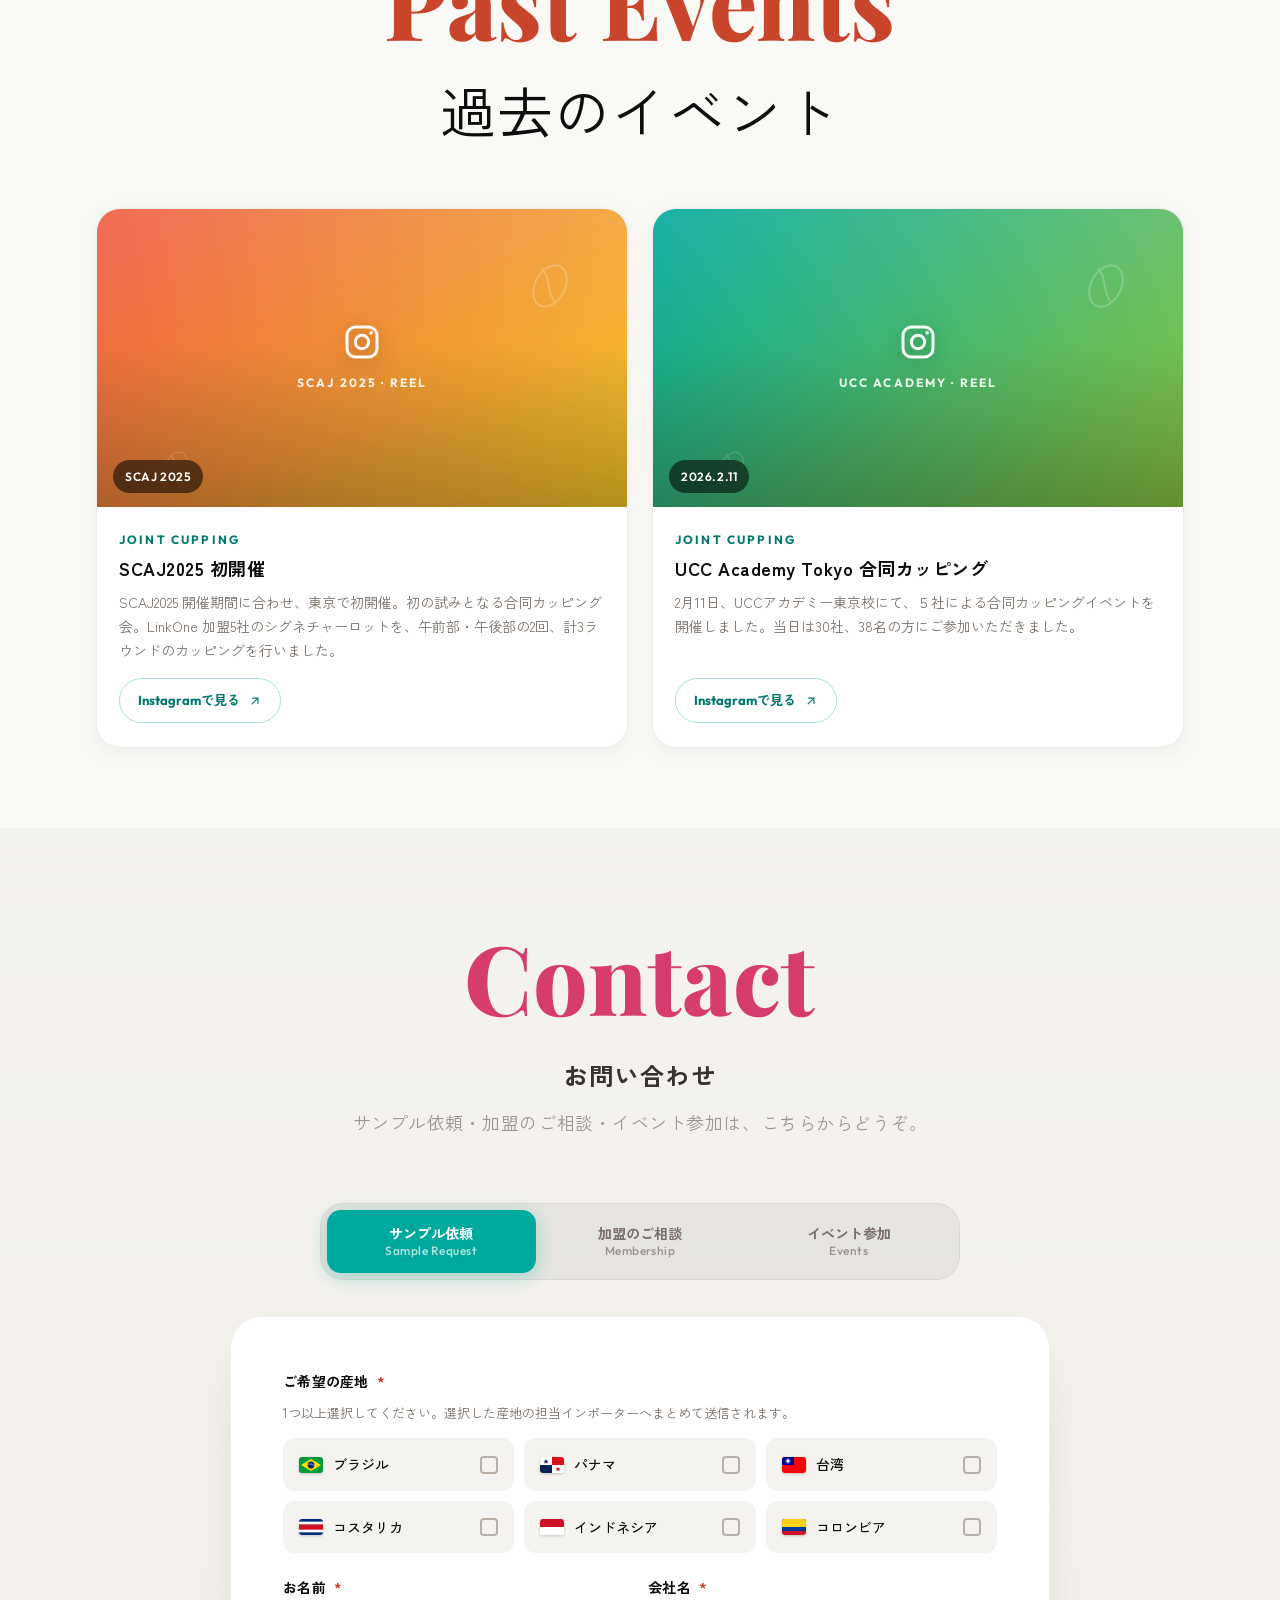
==== commit 025c1e27: "design: TYPICA参考の全面リデザイン（カラフル・セリフ見出し/黒コンセプト/マーキー/統計） 参考LP(typica.coffee)の構造・フォントを踏襲。内容・コンセプト・配色(LINK" ====
--- a/index.html
+++ b/index.html
@@ -12,7 +12,7 @@
      ============================================================ -->
 <link rel="preconnect" href="https://fonts.googleapis.com">
 <link rel="preconnect" href="https://fonts.gstatic.com" crossorigin>
-<link href="https://fonts.googleapis.com/css2?family=Outfit:wght@300;400;500;600;700;800&family=Zen+Kaku+Gothic+New:wght@300;400;500;700;900&family=Shippori+Mincho:wght@400;500;600;700;800&family=Italiana&display=swap" rel="stylesheet">
+<link href="https://fonts.googleapis.com/css2?family=Outfit:wght@300;400;500;600;700;800&family=Zen+Kaku+Gothic+New:wght@300;400;500;700;900&family=Playfair+Display:ital,wght@0,400;0,600;0,700;0,800;0,900;1,400;1,600&family=Shippori+Mincho:wght@400;500;600;700;800&family=Italiana&display=swap" rel="stylesheet">
 
 <style>
 /* タイトル用フォント Italiana を埋め込み(オフライン/プレビューでも表示) */
@@ -50,7 +50,8 @@
   --r-xl: 32px;
   --section-py: clamp(64px, 10vw, 100px);
 
-  --f-display: "Italiana", "Outfit", "Zen Kaku Gothic New", serif;
+  --f-display: "Playfair Display", "Italiana", "Zen Kaku Gothic New", serif;
+  --f-serif: "Playfair Display", "Italiana", serif;
   --f-sans: "Outfit", "Zen Kaku Gothic New", -apple-system, BlinkMacSystemFont, sans-serif;
   --f-jp: "Zen Kaku Gothic New", -apple-system, BlinkMacSystemFont, sans-serif;
   --f-mincho: "Shippori Mincho", "Zen Old Mincho", "Yu Mincho", serif;
@@ -923,6 +924,83 @@
 .origin-more:hover{gap:15px}
 .origin-more svg{width:16px;height:16px}
 </style>
+
+<!-- ============================================================
+     TYPICA-INSPIRED DIRECTION
+     大きなカラフル・セリフ見出し / 黒コンセプト / マーキー / 統計
+     ※内容・コンセプト・ロゴカラーはLINKONEのまま
+     ============================================================ -->
+<style>
+/* JP見出しはゴシックへ(TYPICAは和文ゴシック、英字のみセリフ)。前段の明朝を上書き */
+.section-title.jp,.hero-sub,.origin-name,.origin-lead,.philosophy-card .phi-title,
+.event-title,.member-company,.cp-section h3,.about-section h3.headline{font-family:var(--f-jp)!important}
+.origin-lead{line-height:1.95}
+
+/* ---- 署名: 巨大なカラフル・セリフの英字セクション見出し ---- */
+.section-head{text-align:center}
+.section-head .eyebrow{
+  display:block;font-family:var(--f-serif);font-weight:800;
+  font-size:clamp(44px,8.5vw,96px);line-height:1.0;letter-spacing:.005em;
+  text-transform:none;padding:0;margin:0;
+}
+.section-head .eyebrow::after{display:none}
+.section-head .section-title.jp{
+  font-size:clamp(17px,2.4vw,24px)!important;font-weight:700;
+  letter-spacing:.06em;margin-top:18px;color:var(--ink-700)!important;
+}
+.section-head .section-lead{margin-top:14px}
+.about .eyebrow,.about-section .eyebrow{color:#c8442b}
+.members .eyebrow{color:#00847a}
+.mvv .eyebrow{color:#d63d6e}
+.activities .eyebrow{color:#4e8b2a}
+.requirements .eyebrow{color:#00847a}
+.past-events .eyebrow{color:#c8442b}
+.form-section .eyebrow{color:#d63d6e}
+
+/* ---- カラータグ(Meet the Producers風) ---- */
+.origin-eyebrow{
+  display:inline-block;background:color-mix(in srgb,var(--c,#00A99D) 82%,#1a120c);
+  color:#fff;padding:5px 12px;border-radius:6px;letter-spacing:.14em;
+}
+.origin-name-en{font-family:var(--f-serif);color:color-mix(in srgb,var(--c,#7a7068) 78%,#2a2018);opacity:.95}
+
+/* ---- マーキー(横スクロール帯) ---- */
+.marquee{overflow:hidden;background:var(--ink-900);color:#fff;padding:20px 0;border-block:1px solid rgba(255,255,255,.08)}
+.marquee-track{display:flex;width:max-content;animation:marqueeMove 32s linear infinite;will-change:transform}
+.marquee-track span{
+  font-family:var(--f-serif);font-style:italic;font-weight:600;
+  font-size:clamp(22px,3vw,36px);white-space:nowrap;padding:0 clamp(20px,3vw,44px);opacity:.96;
+}
+.marquee-track .star{color:var(--brand-yellow);font-style:normal}
+@keyframes marqueeMove{from{transform:translateX(0)}to{transform:translateX(-50%)}}
+
+/* ---- コンセプト(黒) ---- */
+.concept{background:var(--ink-900);color:#fff;padding:clamp(80px,13vw,150px) 0;text-align:center;position:relative;overflow:hidden}
+.concept::before{content:"";position:absolute;inset:0;background:
+  radial-gradient(60% 60% at 18% 8%,rgba(0,169,157,.20),transparent 60%),
+  radial-gradient(60% 60% at 86% 92%,rgba(238,92,67,.18),transparent 60%),
+  radial-gradient(50% 50% at 60% 40%,rgba(245,200,40,.10),transparent 60%)}
+.concept .wrap{position:relative;z-index:1}
+.concept-eyebrow{font-family:var(--f-serif);font-style:italic;font-size:clamp(20px,3vw,32px);color:var(--brand-yellow);margin-bottom:22px}
+.concept-title{font-family:var(--f-jp);font-weight:700;font-size:clamp(25px,4.6vw,50px);line-height:1.55;letter-spacing:.03em;color:#fff}
+.concept-body{font-family:var(--f-jp);font-size:clamp(14px,1.8vw,17px);line-height:2.2;color:rgba(255,255,255,.82);margin-top:30px;max-width:760px;margin-inline:auto}
+
+/* ---- Our Network 統計 ---- */
+.network{background:var(--paper);padding:clamp(64px,9vw,110px) 0;text-align:center}
+.network .net-title{font-family:var(--f-serif);font-weight:800;font-size:clamp(44px,8vw,92px);color:#4e8b2a;line-height:1;margin:0}
+.network .net-sub{font-family:var(--f-jp);font-weight:700;font-size:clamp(15px,2vw,20px);color:var(--ink-700);margin-top:16px;letter-spacing:.06em}
+.net-stats{display:flex;justify-content:center;flex-wrap:wrap;gap:clamp(28px,7vw,90px);margin-top:clamp(36px,6vw,60px)}
+.net-stat .num{display:block;font-family:var(--f-serif);font-weight:800;font-size:clamp(56px,9vw,104px);line-height:.95}
+.net-stat:nth-child(1) .num{color:#c8442b}
+.net-stat:nth-child(2) .num{color:#00847a}
+.net-stat:nth-child(3) .num{color:#d63d6e}
+.net-stat .lbl{display:block;font-family:var(--f-sans);font-size:12px;font-weight:700;letter-spacing:.16em;text-transform:uppercase;color:var(--label-ink);margin-top:12px}
+.net-stat .lbl-ja{font-family:var(--f-jp);color:var(--ink-700);letter-spacing:.05em;text-transform:none;margin-top:3px}
+
+/* ---- ナビCTAをビビッドなピルに ---- */
+.nav-cta{background:#c8442b}
+.nav-cta:hover{background:#00847a}
+</style>
 </head>
 <body>
 
@@ -1026,6 +1104,25 @@
 <!-- ============================================================
      ABOUT
      ============================================================ -->
+<!-- ============================================================
+     CONCEPT — 黒背景の大きな一文（TYPICA参考）
+     ============================================================ -->
+<section class="concept" id="concept">
+  <div class="wrap">
+    <p class="concept-eyebrow">Our Concept</p>
+    <h2 class="concept-title">競争から、共創へ。<br>産地とロースターが、ひとつになる。</h2>
+    <p class="concept-body">LINKONE（Green Coffee Importers Alliance）は、特定の産地に特化した専門インポーターが集うアライアンス。各社が現地で築いたダイレクトトレードのルートを横につなぎ、確かなトレーサビリティとともに、個性豊かなスペシャルティコーヒー生豆を、日本のロースターへお届けします。</p>
+  </div>
+</section>
+
+<!-- マーキー(横スクロール帯) -->
+<div class="marquee" aria-hidden="true">
+  <div class="marquee-track">
+    <span>LINKing&nbsp;Specialty&nbsp;Origins<span class="star">&nbsp;✳&nbsp;</span>Direct&nbsp;Trade<span class="star">&nbsp;✳&nbsp;</span>Full&nbsp;Traceability<span class="star">&nbsp;✳&nbsp;</span>One&nbsp;Alliance<span class="star">&nbsp;✳&nbsp;</span></span>
+    <span>LINKing&nbsp;Specialty&nbsp;Origins<span class="star">&nbsp;✳&nbsp;</span>Direct&nbsp;Trade<span class="star">&nbsp;✳&nbsp;</span>Full&nbsp;Traceability<span class="star">&nbsp;✳&nbsp;</span>One&nbsp;Alliance<span class="star">&nbsp;✳&nbsp;</span></span>
+  </div>
+</div>
+
 <section class="about" id="about">
   <div class="wrap">
     <!-- What is LinkOne -->
@@ -1061,6 +1158,21 @@
 <!-- ============================================================
      MEMBERS
      ============================================================ -->
+<!-- ============================================================
+     OUR NETWORK — 統計（TYPICA "Our Community" 参考）
+     ============================================================ -->
+<section class="network" id="network">
+  <div class="wrap">
+    <p class="net-title">Our Network</p>
+    <p class="net-sub">6産地の専門商社が、横につながる。</p>
+    <div class="net-stats">
+      <div class="net-stat"><span class="num">6</span><span class="lbl">Origins</span><span class="lbl lbl-ja">産地</span></div>
+      <div class="net-stat"><span class="num">6</span><span class="lbl">Importers</span><span class="lbl lbl-ja">加盟インポーター</span></div>
+      <div class="net-stat"><span class="num">6</span><span class="lbl">Countries</span><span class="lbl lbl-ja">対応国・地域</span></div>
+    </div>
+  </div>
+</section>
+
 <section class="members" id="members">
   <div class="wrap">
     <div class="section-head center reveal">
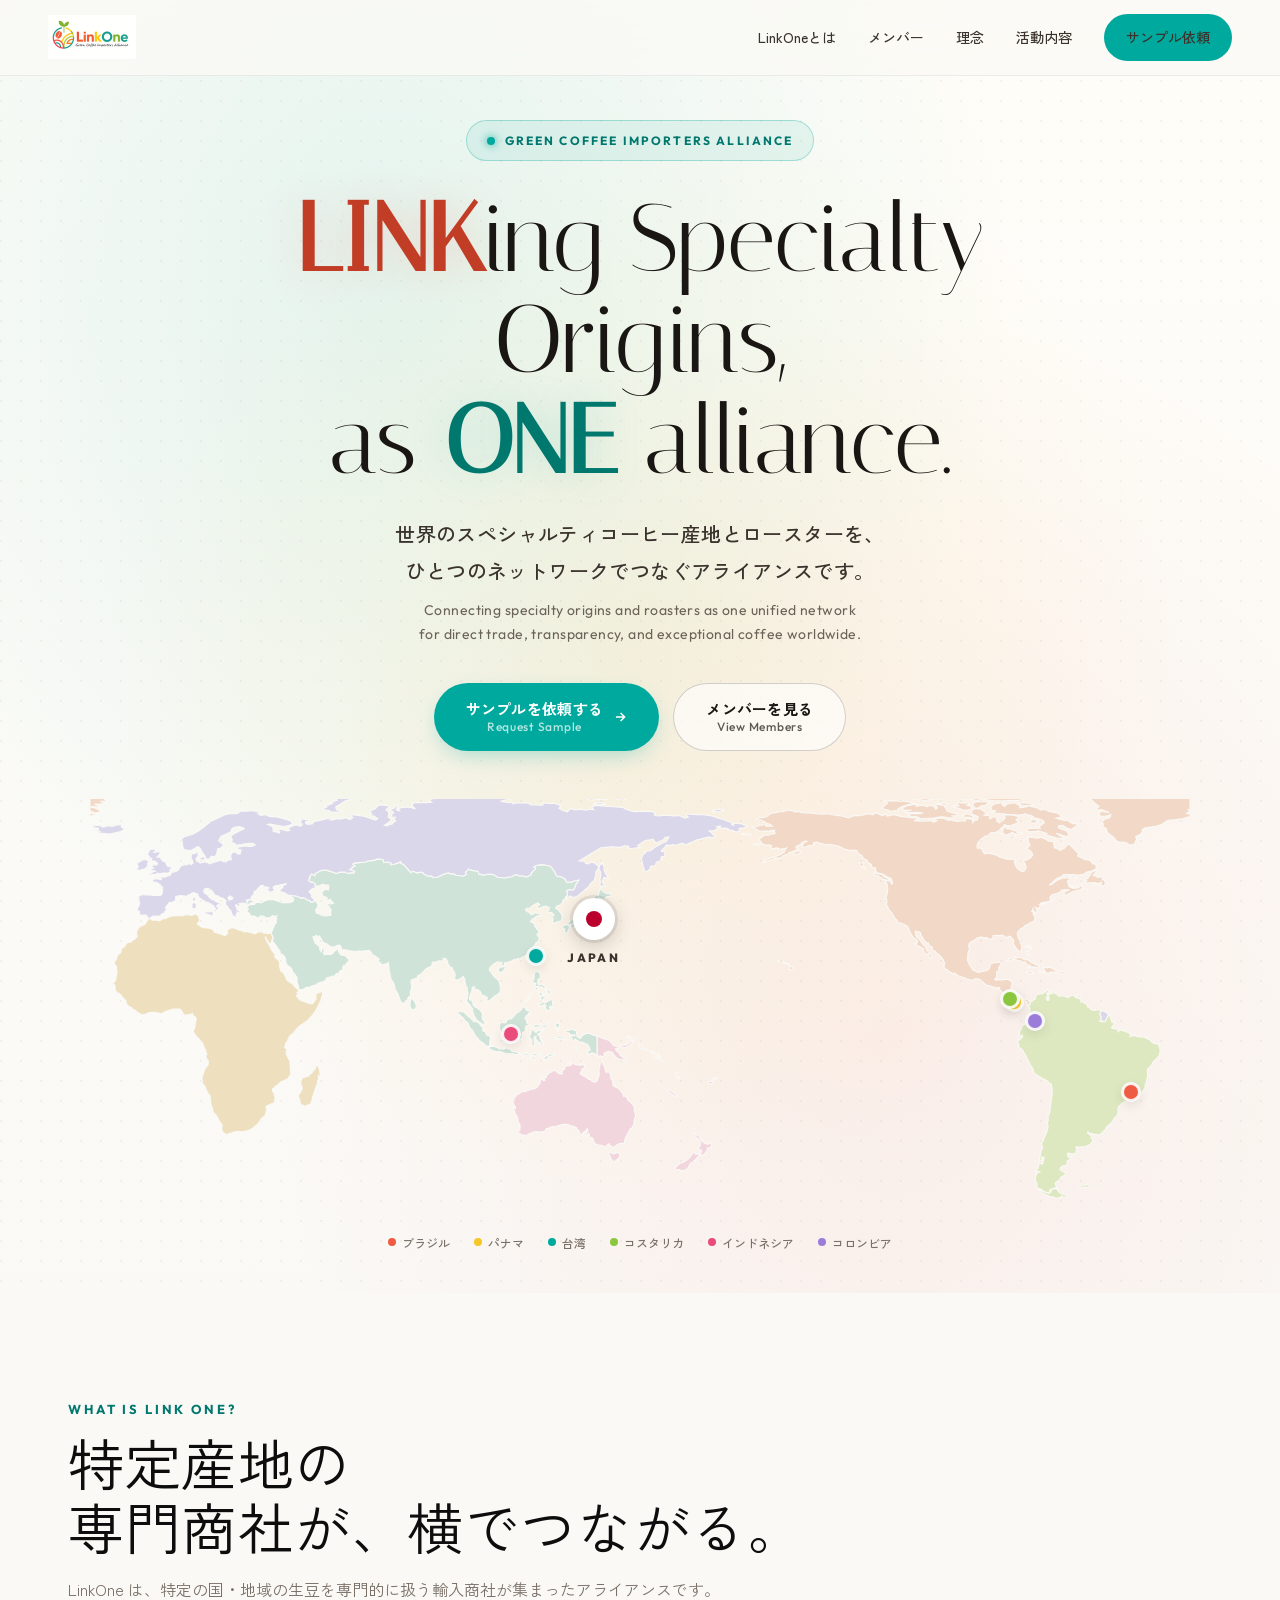
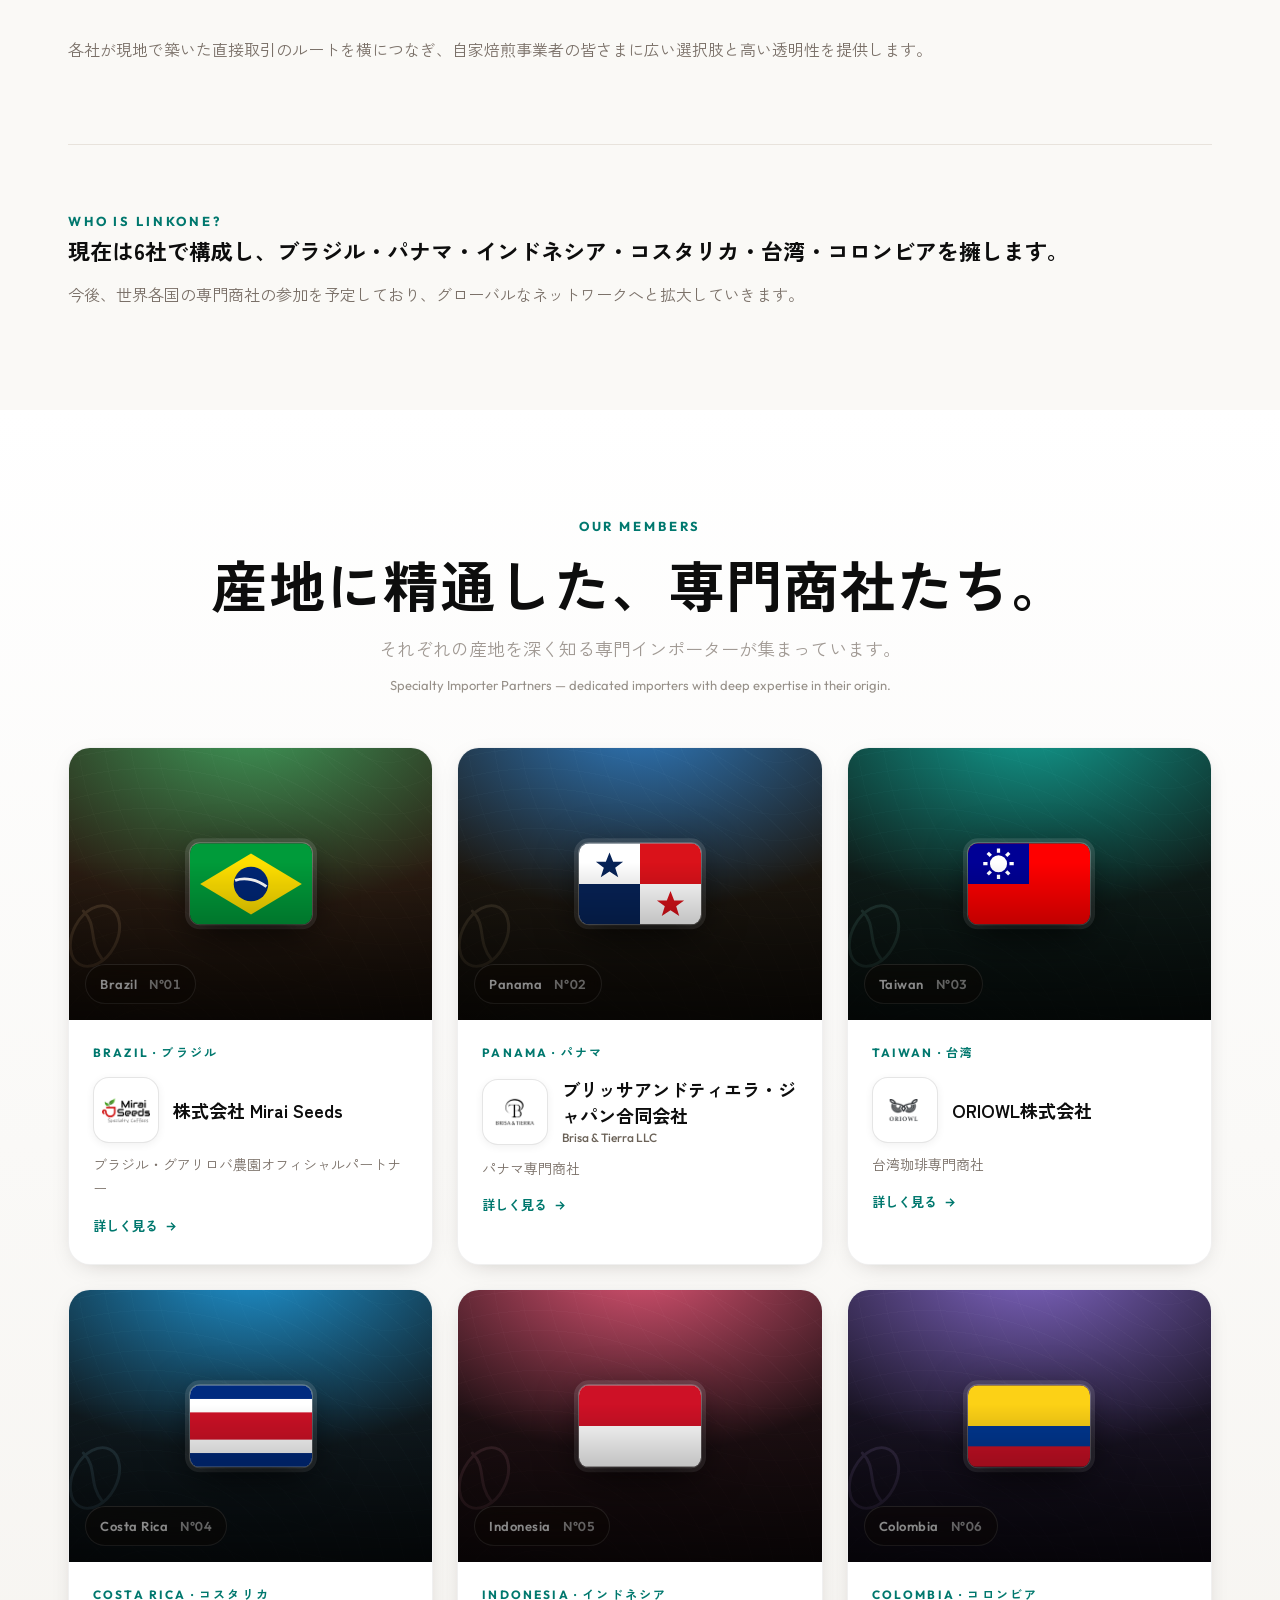
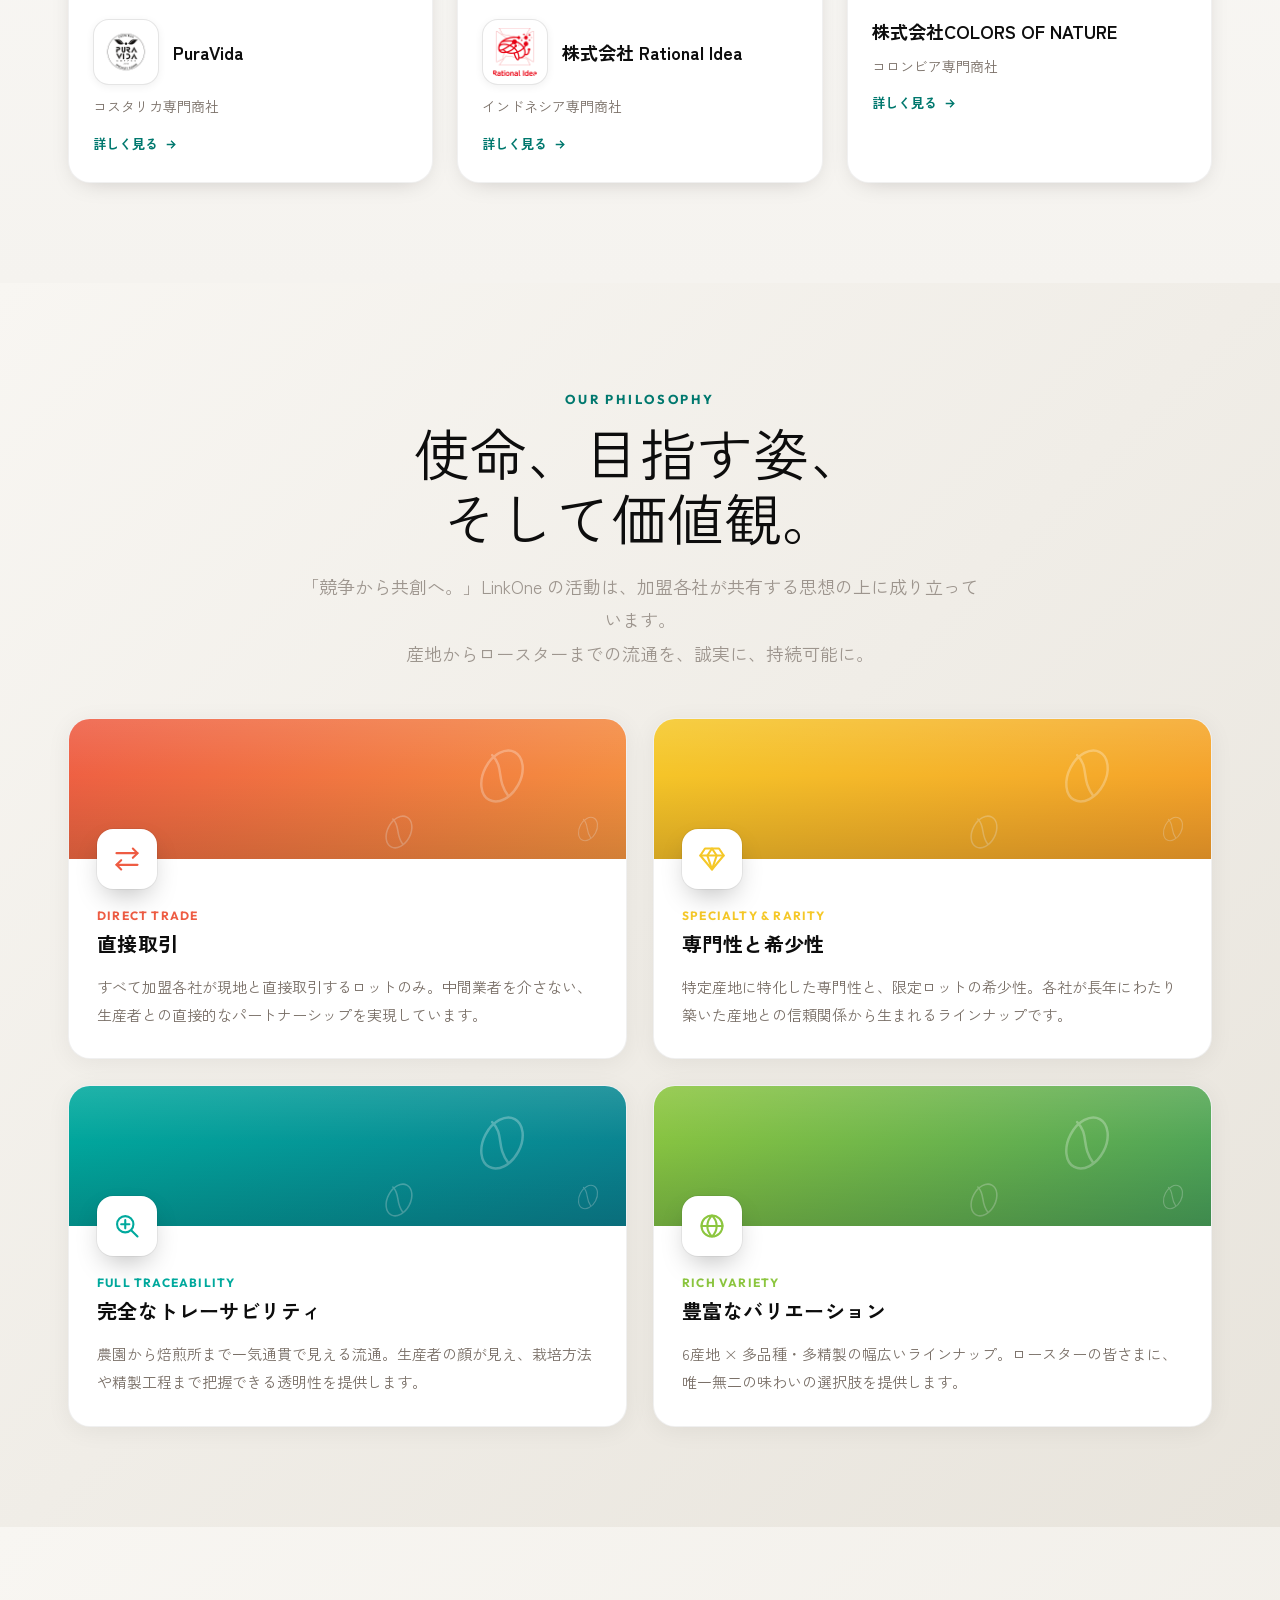
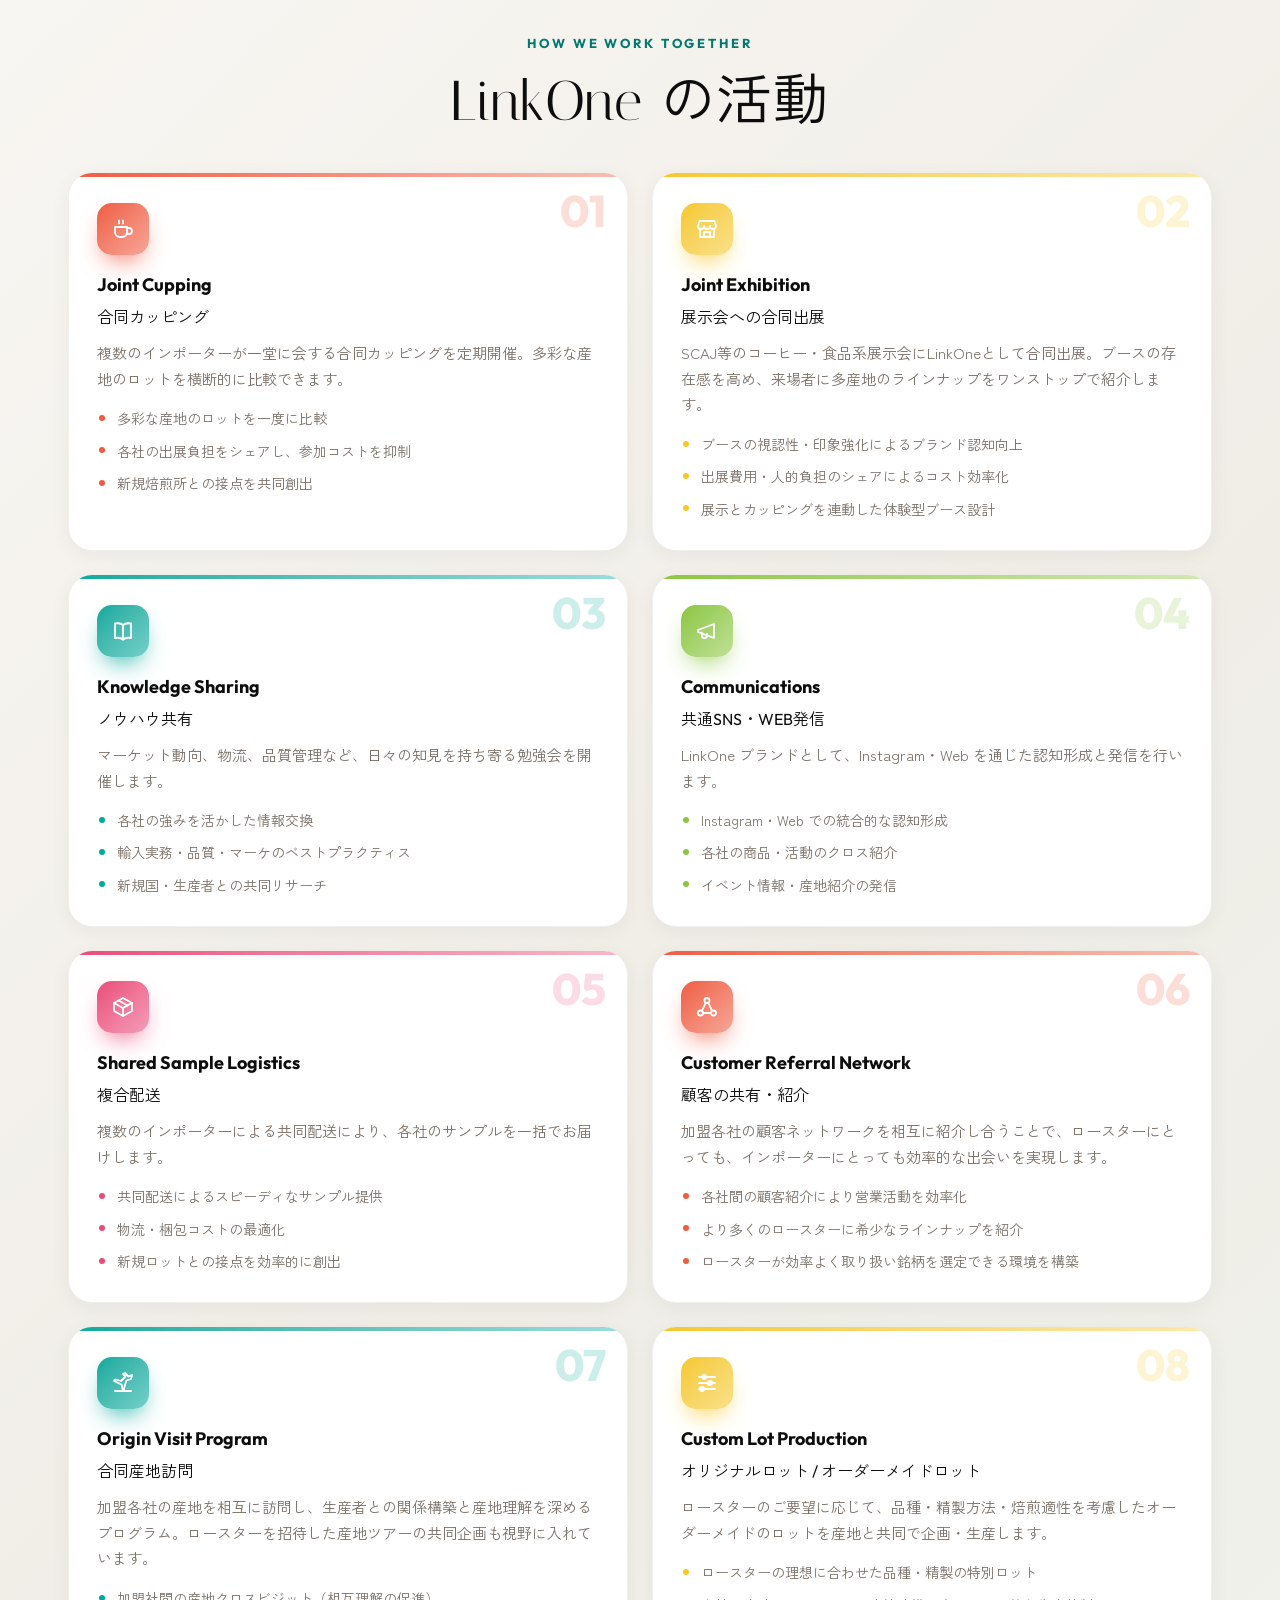
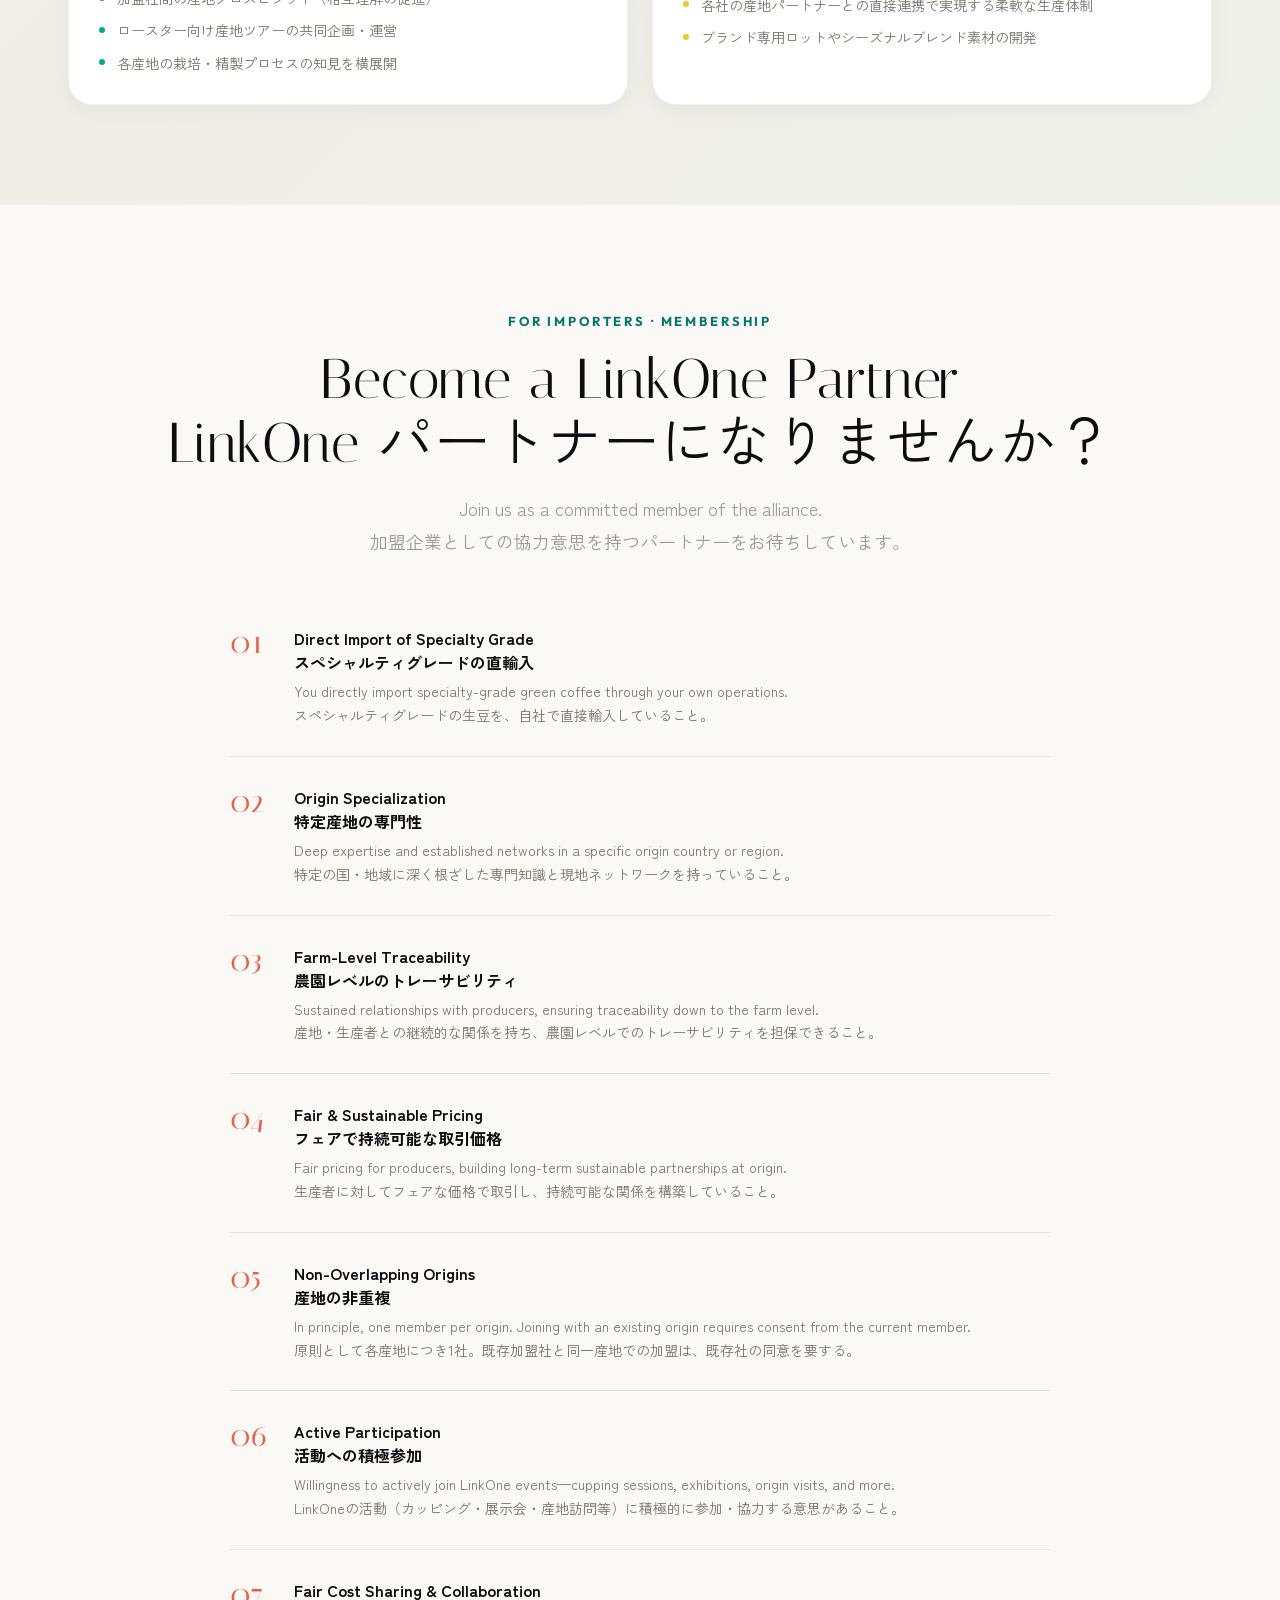
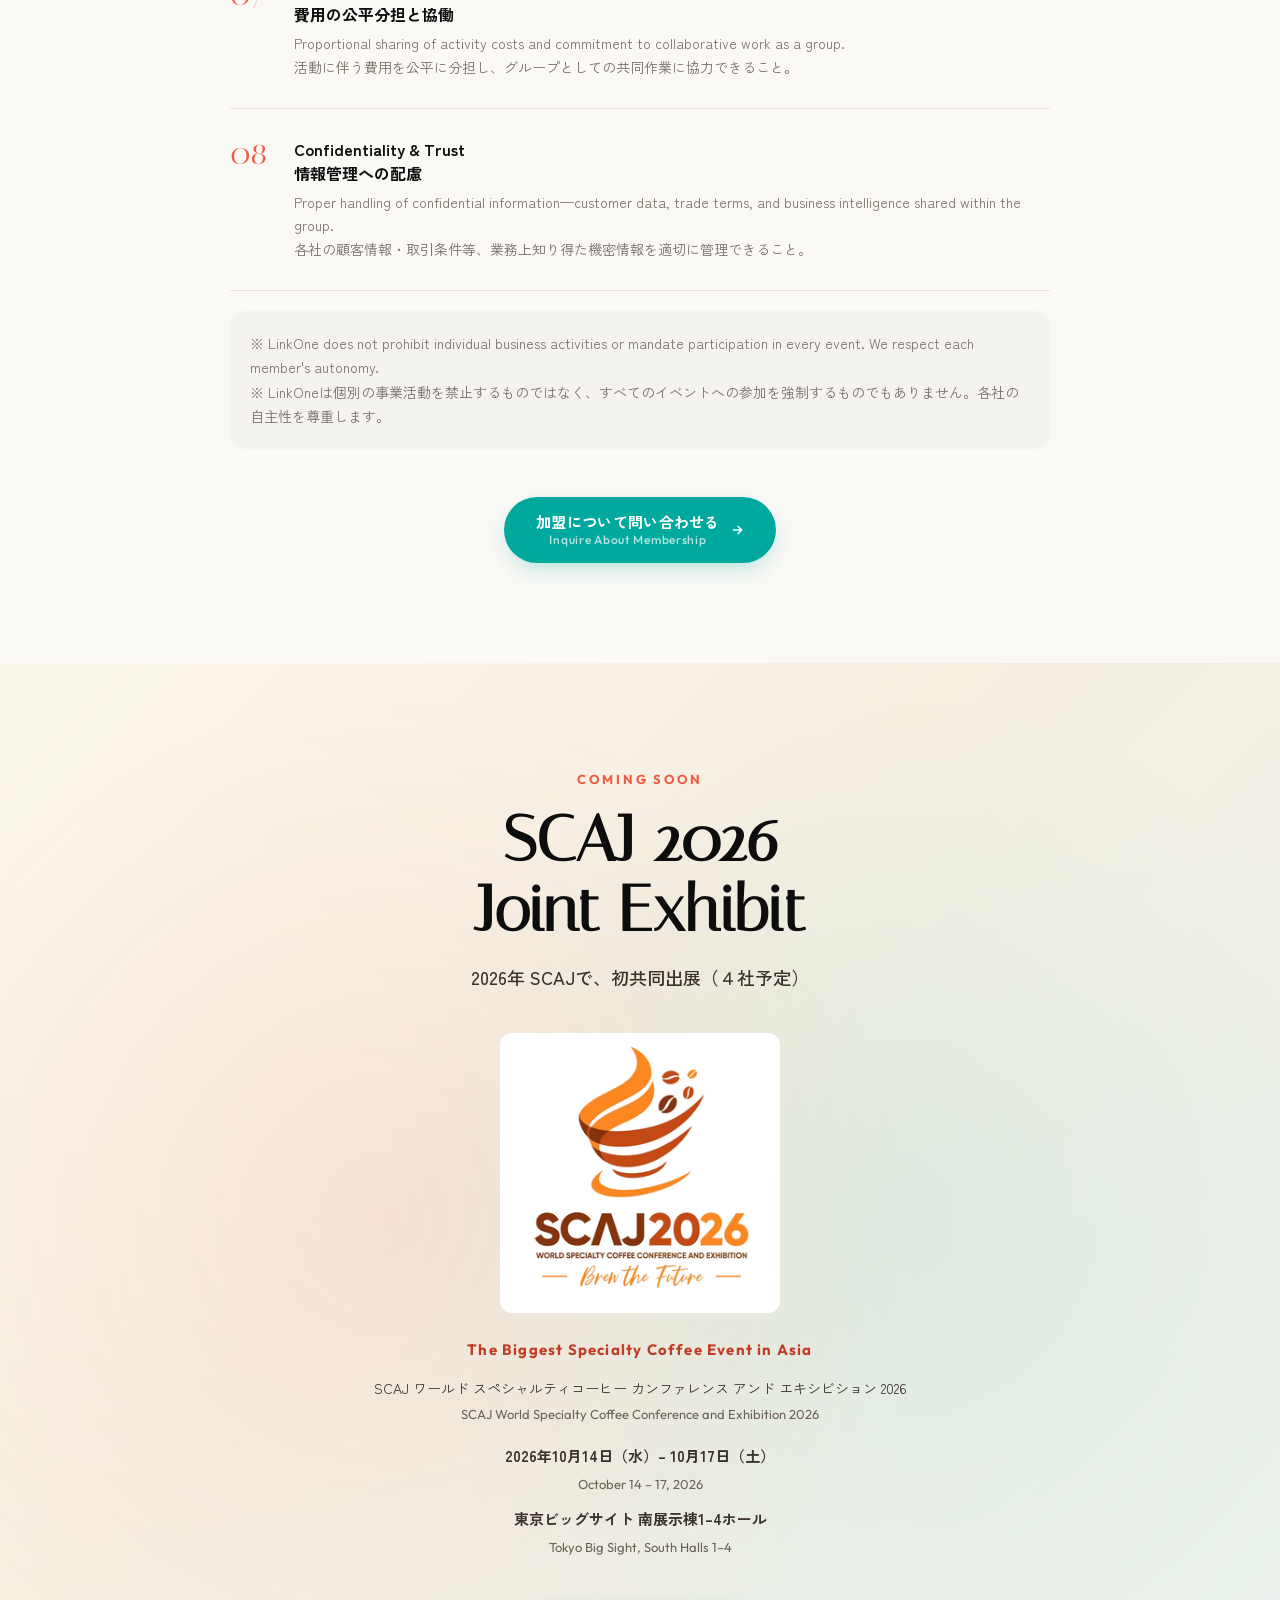
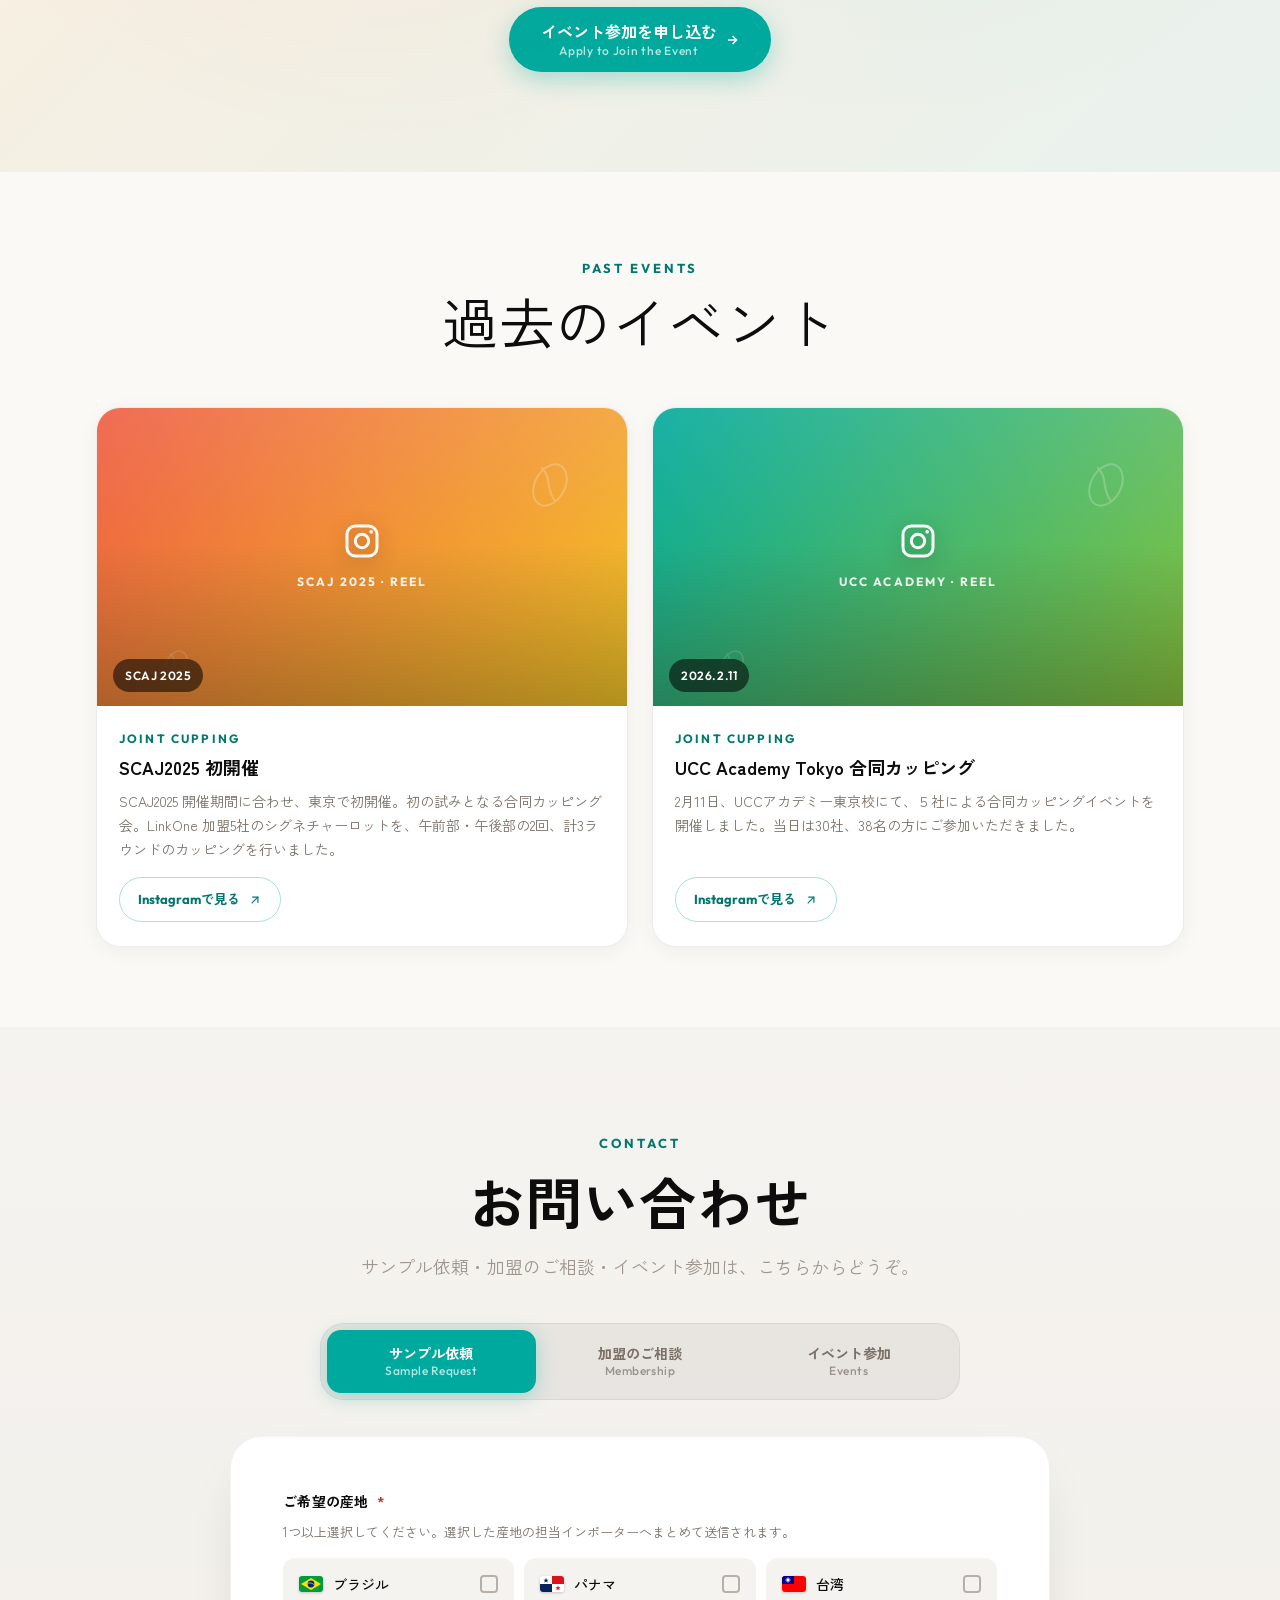
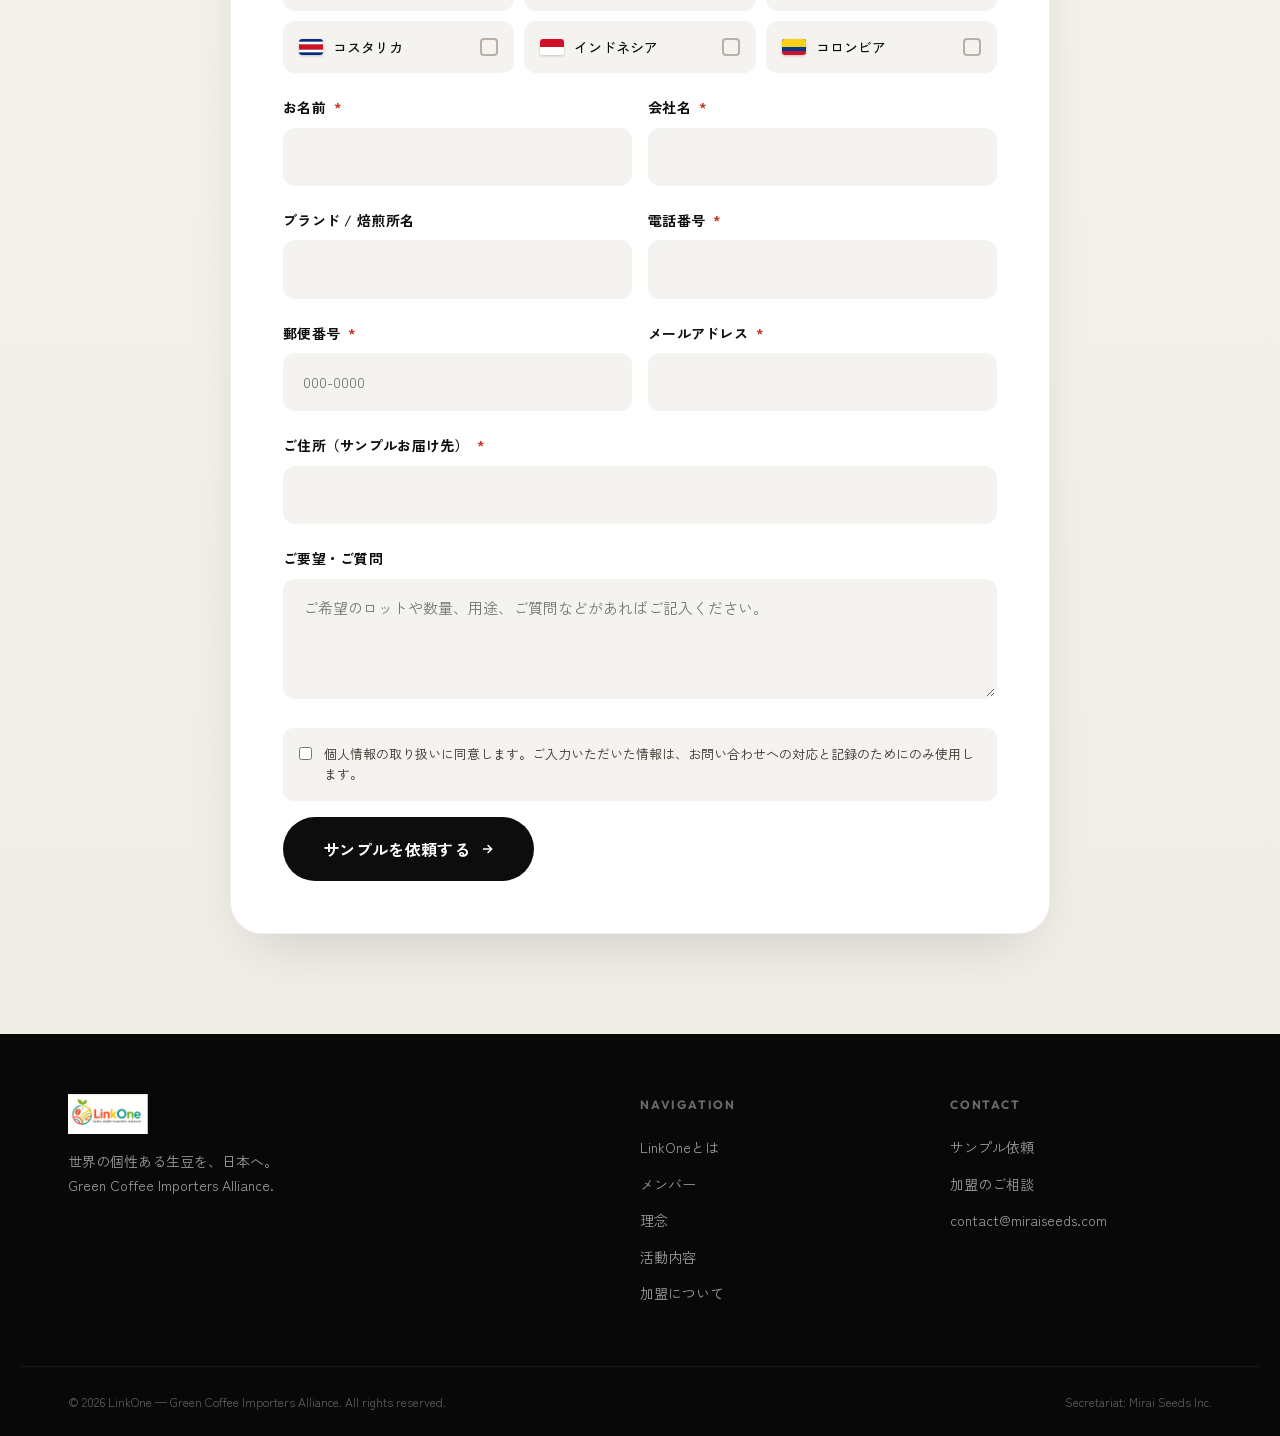
==== commit 2de49d4c: "restore: 本日保存のチェックポイント（カード刷新版）へ戻す BOTANIST/TYPICA参考の実験路線を取りやめ、checkpoint/pre-botanist-redesign (5f43" ====
--- a/index.html
+++ b/index.html
@@ -12,7 +12,7 @@
      ============================================================ -->
 <link rel="preconnect" href="https://fonts.googleapis.com">
 <link rel="preconnect" href="https://fonts.gstatic.com" crossorigin>
-<link href="https://fonts.googleapis.com/css2?family=Outfit:wght@300;400;500;600;700;800&family=Zen+Kaku+Gothic+New:wght@300;400;500;700;900&family=Playfair+Display:ital,wght@0,400;0,600;0,700;0,800;0,900;1,400;1,600&family=Shippori+Mincho:wght@400;500;600;700;800&family=Italiana&display=swap" rel="stylesheet">
+<link href="https://fonts.googleapis.com/css2?family=Outfit:wght@300;400;500;600;700;800&family=Zen+Kaku+Gothic+New:wght@300;400;500;700;900&family=Italiana&display=swap" rel="stylesheet">
 
 <style>
 /* タイトル用フォント Italiana を埋め込み(オフライン/プレビューでも表示) */
@@ -50,11 +50,9 @@
   --r-xl: 32px;
   --section-py: clamp(64px, 10vw, 100px);
 
-  --f-display: "Playfair Display", "Italiana", "Zen Kaku Gothic New", serif;
-  --f-serif: "Playfair Display", "Italiana", serif;
+  --f-display: "Italiana", "Outfit", "Zen Kaku Gothic New", serif;
   --f-sans: "Outfit", "Zen Kaku Gothic New", -apple-system, BlinkMacSystemFont, sans-serif;
   --f-jp: "Zen Kaku Gothic New", -apple-system, BlinkMacSystemFont, sans-serif;
-  --f-mincho: "Shippori Mincho", "Zen Old Mincho", "Yu Mincho", serif;
   --ease: cubic-bezier(.2,.7,.2,1);
 }
 
@@ -841,166 +839,6 @@
 .cp-hero .cp-flag svg{width:46px;height:auto;border-radius:6px;box-shadow:0 6px 16px rgba(0,0,0,.35),0 0 0 3px rgba(255,255,255,.2)}
 .cp-country{margin-top:20px}
 </style>
-
-<!-- ============================================================
-     EDITORIAL DIRECTION (BOTANIST参考: 明朝主体・余白・上下交互特集)
-     ※内容/コンセプト/ロゴカラーはLINKONEのまま
-     ============================================================ -->
-<style>
-/* ---- 明朝主体のエディトリアル・タイポ ---- */
-.section-title.jp{font-family:var(--f-mincho);font-weight:700;letter-spacing:.045em;line-height:1.4}
-.hero-sub{font-family:var(--f-mincho);font-weight:500;letter-spacing:.06em;line-height:1.95}
-.about-section h3.headline{font-family:var(--f-mincho);font-weight:600;letter-spacing:.04em;line-height:1.7}
-.philosophy-card .phi-title{font-family:var(--f-mincho);letter-spacing:.03em}
-.event-title{font-family:var(--f-mincho);letter-spacing:.03em}
-.member-company{font-family:var(--f-mincho)}
-.cp-section h3{font-family:var(--f-mincho);letter-spacing:.03em}
-.section-lead{letter-spacing:.03em}
-
-/* ---- 見出しブロックのエディトリアル化(余白・細い罫) ---- */
-.section-head{margin-bottom:clamp(40px,6vw,64px)}
-.section-head .eyebrow{color:var(--teal-text)}
-.section-head.center .eyebrow{position:relative;padding-bottom:16px}
-.section-head.center .eyebrow::after{content:"";position:absolute;left:50%;bottom:0;transform:translateX(-50%);width:34px;height:1px;background:currentColor;opacity:.55}
-.section-title{letter-spacing:.02em}
-
-/* ---- Hero: 余白を広げ、静かなエディトリアルに ---- */
-.hero-eyebrow{letter-spacing:.24em}
-.hero-title{letter-spacing:.005em}
-.hero-sub{margin-top:30px}
-
-/* ============================================================
-   ORIGINS FEATURE — 6産地を“素材”のように上下交互で特集
-   ============================================================ */
-.origins-feature{display:flex;flex-direction:column;gap:clamp(64px,10vw,132px);margin-top:clamp(48px,7vw,84px)}
-.origin-row{display:grid;grid-template-columns:1fr 1fr;gap:clamp(28px,5vw,76px);align-items:center}
-.origin-row:nth-child(even) .origin-visual{order:2}
-@media(max-width:880px){
-  .origin-row{grid-template-columns:1fr;gap:28px}
-  .origin-row:nth-child(even) .origin-visual{order:0}
-}
-.origin-visual{
-  position:relative;aspect-ratio:4/3;border-radius:26px;overflow:hidden;isolation:isolate;background:#1a120c;
-  box-shadow:0 34px 70px -34px rgba(24,16,10,.55);
-}
-.origin-visual::before{
-  content:"";position:absolute;inset:0;z-index:0;pointer-events:none;opacity:.55;mix-blend-mode:soft-light;
-  background:
-    var(--bean) no-repeat -20px 82% / 100px,
-    var(--bean) no-repeat 92% 12% / 64px,
-    repeating-radial-gradient(circle at 20% 118%,rgba(255,255,255,.10) 0 1px,transparent 1px 22px);
-}
-.origin-visual::after{content:"";position:absolute;inset:0;z-index:1;background:linear-gradient(180deg,transparent 45%,rgba(0,0,0,.45))}
-.origin-index{
-  position:absolute;top:18px;left:24px;z-index:2;
-  font-family:var(--f-display);font-size:clamp(44px,6vw,80px);line-height:1;
-  color:rgba(255,255,255,.92);text-shadow:0 4px 20px rgba(0,0,0,.35);
-}
-.origin-flag{
-  position:absolute;top:50%;left:50%;transform:translate(-50%,-50%);z-index:2;line-height:1;
-  transform-origin:50% 60%;animation:flagWave 5s ease-in-out infinite;
-}
-.origin-flag svg{
-  width:clamp(128px,20vw,188px);height:auto;border-radius:12px;
-  box-shadow:0 18px 40px -12px rgba(0,0,0,.55),0 0 0 5px rgba(255,255,255,.12),0 0 0 1px rgba(255,255,255,.25);
-}
-.origin-row:hover .origin-flag{animation-duration:2.6s}
-.origin-eyebrow{font-family:var(--f-sans);font-size:12px;font-weight:700;letter-spacing:.24em;text-transform:uppercase;color:var(--teal-text)}
-.origin-name{font-family:var(--f-mincho);font-weight:700;font-size:clamp(30px,4.4vw,46px);line-height:1.25;margin-top:14px;color:var(--ink-900);letter-spacing:.03em}
-.origin-name-en{display:block;font-family:var(--f-display);font-size:.46em;font-weight:400;letter-spacing:.08em;color:var(--ink-500);margin-top:6px}
-.origin-importer{display:flex;align-items:center;gap:14px;margin-top:20px}
-.origin-importer img{width:56px;height:56px;object-fit:contain;border-radius:14px;background:#fff;padding:7px;border:1px solid rgba(0,0,0,.08);box-shadow:0 2px 8px rgba(0,0,0,.06);flex-shrink:0}
-.origin-importer .oi-name{font-family:var(--f-jp);font-weight:700;font-size:15px;color:var(--ink-800);line-height:1.5}
-.origin-lead{font-family:var(--f-mincho);font-size:clamp(15px,1.6vw,17px);line-height:2.05;color:var(--ink-700);margin-top:20px;letter-spacing:.03em}
-.origin-facts{display:grid;grid-template-columns:1fr 1fr;gap:16px 28px;margin-top:24px;border-top:1px solid var(--ink-100);padding-top:22px}
-@media(max-width:520px){.origin-facts{grid-template-columns:1fr}}
-.origin-facts .k{font-family:var(--f-sans);font-size:12px;font-weight:700;letter-spacing:.13em;text-transform:uppercase;color:var(--label-ink)}
-.origin-facts .v{font-size:14px;color:var(--ink-700);margin-top:4px;line-height:1.55}
-.origin-more{
-  display:inline-flex;align-items:center;gap:9px;margin-top:28px;cursor:pointer;
-  font-family:var(--f-sans);font-weight:700;font-size:14px;letter-spacing:.02em;color:var(--teal-text);
-  border-bottom:1px solid currentColor;padding-bottom:4px;transition:gap .2s var(--ease)
-}
-.origin-more:hover{gap:15px}
-.origin-more svg{width:16px;height:16px}
-</style>
-
-<!-- ============================================================
-     TYPICA-INSPIRED DIRECTION
-     大きなカラフル・セリフ見出し / 黒コンセプト / マーキー / 統計
-     ※内容・コンセプト・ロゴカラーはLINKONEのまま
-     ============================================================ -->
-<style>
-/* JP見出しはゴシックへ(TYPICAは和文ゴシック、英字のみセリフ)。前段の明朝を上書き */
-.section-title.jp,.hero-sub,.origin-name,.origin-lead,.philosophy-card .phi-title,
-.event-title,.member-company,.cp-section h3,.about-section h3.headline{font-family:var(--f-jp)!important}
-.origin-lead{line-height:1.95}
-
-/* ---- 署名: 巨大なカラフル・セリフの英字セクション見出し ---- */
-.section-head{text-align:center}
-.section-head .eyebrow{
-  display:block;font-family:var(--f-serif);font-weight:800;
-  font-size:clamp(44px,8.5vw,96px);line-height:1.0;letter-spacing:.005em;
-  text-transform:none;padding:0;margin:0;
-}
-.section-head .eyebrow::after{display:none}
-.section-head .section-title.jp{
-  font-size:clamp(17px,2.4vw,24px)!important;font-weight:700;
-  letter-spacing:.06em;margin-top:18px;color:var(--ink-700)!important;
-}
-.section-head .section-lead{margin-top:14px}
-.about .eyebrow,.about-section .eyebrow{color:#c8442b}
-.members .eyebrow{color:#00847a}
-.mvv .eyebrow{color:#d63d6e}
-.activities .eyebrow{color:#4e8b2a}
-.requirements .eyebrow{color:#00847a}
-.past-events .eyebrow{color:#c8442b}
-.form-section .eyebrow{color:#d63d6e}
-
-/* ---- カラータグ(Meet the Producers風) ---- */
-.origin-eyebrow{
-  display:inline-block;background:color-mix(in srgb,var(--c,#00A99D) 82%,#1a120c);
-  color:#fff;padding:5px 12px;border-radius:6px;letter-spacing:.14em;
-}
-.origin-name-en{font-family:var(--f-serif);color:color-mix(in srgb,var(--c,#7a7068) 78%,#2a2018);opacity:.95}
-
-/* ---- マーキー(横スクロール帯) ---- */
-.marquee{overflow:hidden;background:var(--ink-900);color:#fff;padding:20px 0;border-block:1px solid rgba(255,255,255,.08)}
-.marquee-track{display:flex;width:max-content;animation:marqueeMove 32s linear infinite;will-change:transform}
-.marquee-track span{
-  font-family:var(--f-serif);font-style:italic;font-weight:600;
-  font-size:clamp(22px,3vw,36px);white-space:nowrap;padding:0 clamp(20px,3vw,44px);opacity:.96;
-}
-.marquee-track .star{color:var(--brand-yellow);font-style:normal}
-@keyframes marqueeMove{from{transform:translateX(0)}to{transform:translateX(-50%)}}
-
-/* ---- コンセプト(黒) ---- */
-.concept{background:var(--ink-900);color:#fff;padding:clamp(80px,13vw,150px) 0;text-align:center;position:relative;overflow:hidden}
-.concept::before{content:"";position:absolute;inset:0;background:
-  radial-gradient(60% 60% at 18% 8%,rgba(0,169,157,.20),transparent 60%),
-  radial-gradient(60% 60% at 86% 92%,rgba(238,92,67,.18),transparent 60%),
-  radial-gradient(50% 50% at 60% 40%,rgba(245,200,40,.10),transparent 60%)}
-.concept .wrap{position:relative;z-index:1}
-.concept-eyebrow{font-family:var(--f-serif);font-style:italic;font-size:clamp(20px,3vw,32px);color:var(--brand-yellow);margin-bottom:22px}
-.concept-title{font-family:var(--f-jp);font-weight:700;font-size:clamp(25px,4.6vw,50px);line-height:1.55;letter-spacing:.03em;color:#fff}
-.concept-body{font-family:var(--f-jp);font-size:clamp(14px,1.8vw,17px);line-height:2.2;color:rgba(255,255,255,.82);margin-top:30px;max-width:760px;margin-inline:auto}
-
-/* ---- Our Network 統計 ---- */
-.network{background:var(--paper);padding:clamp(64px,9vw,110px) 0;text-align:center}
-.network .net-title{font-family:var(--f-serif);font-weight:800;font-size:clamp(44px,8vw,92px);color:#4e8b2a;line-height:1;margin:0}
-.network .net-sub{font-family:var(--f-jp);font-weight:700;font-size:clamp(15px,2vw,20px);color:var(--ink-700);margin-top:16px;letter-spacing:.06em}
-.net-stats{display:flex;justify-content:center;flex-wrap:wrap;gap:clamp(28px,7vw,90px);margin-top:clamp(36px,6vw,60px)}
-.net-stat .num{display:block;font-family:var(--f-serif);font-weight:800;font-size:clamp(56px,9vw,104px);line-height:.95}
-.net-stat:nth-child(1) .num{color:#c8442b}
-.net-stat:nth-child(2) .num{color:#00847a}
-.net-stat:nth-child(3) .num{color:#d63d6e}
-.net-stat .lbl{display:block;font-family:var(--f-sans);font-size:12px;font-weight:700;letter-spacing:.16em;text-transform:uppercase;color:var(--label-ink);margin-top:12px}
-.net-stat .lbl-ja{font-family:var(--f-jp);color:var(--ink-700);letter-spacing:.05em;text-transform:none;margin-top:3px}
-
-/* ---- ナビCTAをビビッドなピルに ---- */
-.nav-cta{background:#c8442b}
-.nav-cta:hover{background:#00847a}
-</style>
 </head>
 <body>
 
@@ -1104,25 +942,6 @@
 <!-- ============================================================
      ABOUT
      ============================================================ -->
-<!-- ============================================================
-     CONCEPT — 黒背景の大きな一文（TYPICA参考）
-     ============================================================ -->
-<section class="concept" id="concept">
-  <div class="wrap">
-    <p class="concept-eyebrow">Our Concept</p>
-    <h2 class="concept-title">競争から、共創へ。<br>産地とロースターが、ひとつになる。</h2>
-    <p class="concept-body">LINKONE（Green Coffee Importers Alliance）は、特定の産地に特化した専門インポーターが集うアライアンス。各社が現地で築いたダイレクトトレードのルートを横につなぎ、確かなトレーサビリティとともに、個性豊かなスペシャルティコーヒー生豆を、日本のロースターへお届けします。</p>
-  </div>
-</section>
-
-<!-- マーキー(横スクロール帯) -->
-<div class="marquee" aria-hidden="true">
-  <div class="marquee-track">
-    <span>LINKing&nbsp;Specialty&nbsp;Origins<span class="star">&nbsp;✳&nbsp;</span>Direct&nbsp;Trade<span class="star">&nbsp;✳&nbsp;</span>Full&nbsp;Traceability<span class="star">&nbsp;✳&nbsp;</span>One&nbsp;Alliance<span class="star">&nbsp;✳&nbsp;</span></span>
-    <span>LINKing&nbsp;Specialty&nbsp;Origins<span class="star">&nbsp;✳&nbsp;</span>Direct&nbsp;Trade<span class="star">&nbsp;✳&nbsp;</span>Full&nbsp;Traceability<span class="star">&nbsp;✳&nbsp;</span>One&nbsp;Alliance<span class="star">&nbsp;✳&nbsp;</span></span>
-  </div>
-</div>
-
 <section class="about" id="about">
   <div class="wrap">
     <!-- What is LinkOne -->
@@ -1158,31 +977,16 @@
 <!-- ============================================================
      MEMBERS
      ============================================================ -->
-<!-- ============================================================
-     OUR NETWORK — 統計（TYPICA "Our Community" 参考）
-     ============================================================ -->
-<section class="network" id="network">
-  <div class="wrap">
-    <p class="net-title">Our Network</p>
-    <p class="net-sub">6産地の専門商社が、横につながる。</p>
-    <div class="net-stats">
-      <div class="net-stat"><span class="num">6</span><span class="lbl">Origins</span><span class="lbl lbl-ja">産地</span></div>
-      <div class="net-stat"><span class="num">6</span><span class="lbl">Importers</span><span class="lbl lbl-ja">加盟インポーター</span></div>
-      <div class="net-stat"><span class="num">6</span><span class="lbl">Countries</span><span class="lbl lbl-ja">対応国・地域</span></div>
-    </div>
-  </div>
-</section>
-
 <section class="members" id="members">
   <div class="wrap">
     <div class="section-head center reveal">
       <span class="eyebrow">Our Members</span>
       <h2 class="section-title jp">産地に精通した、専門商社たち。</h2>
-      <p class="section-lead">ひとつの産地を深く知る専門インポーターが、それぞれの物語を紡ぐ。<br><span style="font-family:var(--f-sans);font-size:13px;color:var(--label-ink)">Six origins, six specialists — dedicated importers with deep expertise in their land.</span></p>
-    </div>
-
-    <div class="origins-feature" id="origins-feature">
-      <!-- Editorial origin features generated by JS from MEMBERS config -->
+      <p class="section-lead">それぞれの産地を深く知る専門インポーターが集まっています。<br><span style="font-family:var(--f-sans);font-size:13px;color:var(--label-ink)">Specialty Importer Partners — dedicated importers with deep expertise in their origin.</span></p>
+    </div>
+
+    <div class="members-grid" id="members-grid">
+      <!-- Cards generated by JS from MEMBERS config -->
     </div>
   </div>
 </section>
@@ -1959,37 +1763,27 @@
 
 // 1) 加盟企業カードを描画
 function renderMembers(){
-  const grid = document.getElementById('origins-feature');
-  grid.innerHTML = MEMBERS.map((m, i) => {
-    const no = String(i + 1).padStart(2, '0');
-    const o = m.origin || {};
-    const fact = (k, v) => v ? `<div class="of"><div class="k">${k}</div><div class="v">${v}</div></div>` : '';
-    const facts = m.tbd ? '' : `
-        <div class="origin-facts">
-          ${fact('地域 / Region', o.region)}
-          ${fact('農園・生産者 / Farm', o.farm)}
-          ${fact('標高 / Altitude', o.altitude)}
-          ${fact('品種 / Varietals', o.varietals)}
-        </div>`;
-    return `
-    <article class="origin-row reveal" data-id="${m.id}" style="--c:${m.color}">
-      <div class="origin-visual ${m.bgClass}">
-        <span class="origin-index">${no}</span>
-        <span class="origin-flag" style="animation-delay:${i * -0.7}s; animation-duration:${4.6 + i * 0.3}s">${m.flag}</span>
-      </div>
-      <div class="origin-text">
-        <div class="origin-eyebrow">Origin ${no} · ${m.country}</div>
-        <h3 class="origin-name">${m.countryJa}<span class="origin-name-en">${m.country}</span></h3>
-        <div class="origin-importer">
-          ${m.logo ? `<img src="${m.logo}" alt="${m.company} ロゴ" />` : ''}
-          <div class="oi-name">${m.company}${m.companyEn ? ` <span style="font-weight:400;color:var(--label-ink)">/ ${m.companyEn}</span>` : ''}</div>
+  const grid = document.getElementById('members-grid');
+  grid.innerHTML = MEMBERS.map((m, i) => `
+    <article class="member-card ${m.tbd ? 'tbd' : ''} reveal" data-id="${m.id}"
+             ${m.tbd ? '' : `onclick="openCountryPage('${m.id}')" role="button" tabindex="0" aria-label="${m.countryJa}の詳細ページを開く" onkeydown="if(event.key==='Enter')openCountryPage('${m.id}')"`}>
+      <div class="member-image ${m.bgClass}">
+        <span class="member-flag-big" style="animation-delay:${i * -0.7}s; animation-duration:${3.5 + i * 0.3}s">${m.flag}</span>
+        <div class="member-image-tag">
+          <span>${m.country}</span>
         </div>
-        <p class="origin-lead">${m.specialty}</p>
-        ${facts}
-        ${m.tbd ? '' : `<span class="origin-more" role="button" tabindex="0" aria-label="${m.countryJa}の詳細ページを開く" onclick="openCountryPage('${m.id}')" onkeydown="if(event.key==='Enter')openCountryPage('${m.id}')">この産地を見る<svg viewBox="0 0 24 24" fill="none" stroke="currentColor" stroke-width="2.2"><path d="M5 12h14M13 5l7 7-7 7"/></svg></span>`}
-      </div>
-    </article>`;
-  }).join('');
+      </div>
+      <div class="member-body">
+        <div class="member-country">${m.country} · ${m.countryJa}</div>
+        <div class="member-company-row">
+          ${m.logo ? `<img src="${m.logo}" alt="${m.company}" class="member-logo-sm" />` : ''}
+          <h3 class="member-company">${m.company}${m.companyEn ? `<span class="company-en">${m.companyEn}</span>` : ''}</h3>
+        </div>
+        <p class="member-desc">${m.specialty}</p>
+        ${m.tbd ? '' : `<span class="member-more">詳しく見る<svg viewBox="0 0 24 24" fill="none" stroke="currentColor" stroke-width="2.5"><path d="M5 12h14M13 5l7 7-7 7"/></svg></span>`}
+      </div>
+    </article>
+  `).join('');
 }
 
 // 2) 国別チェックボックスを描画
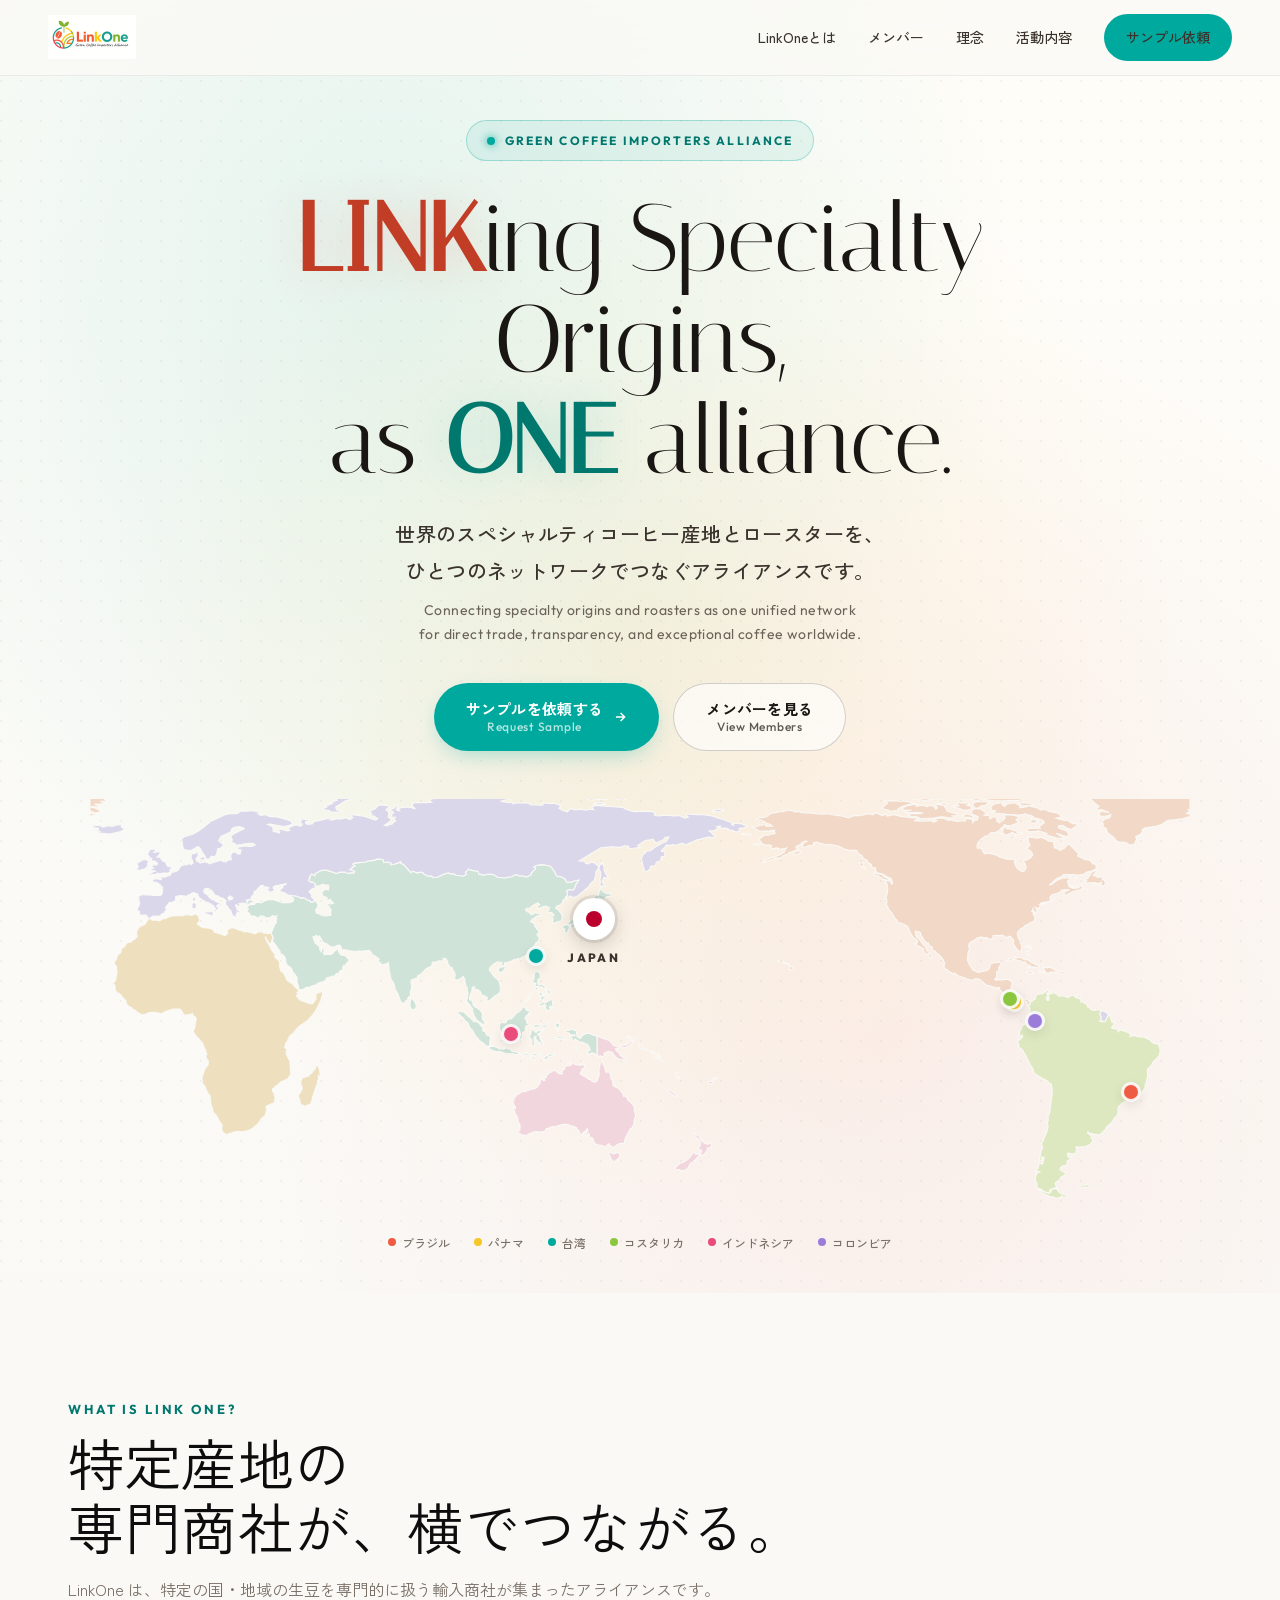
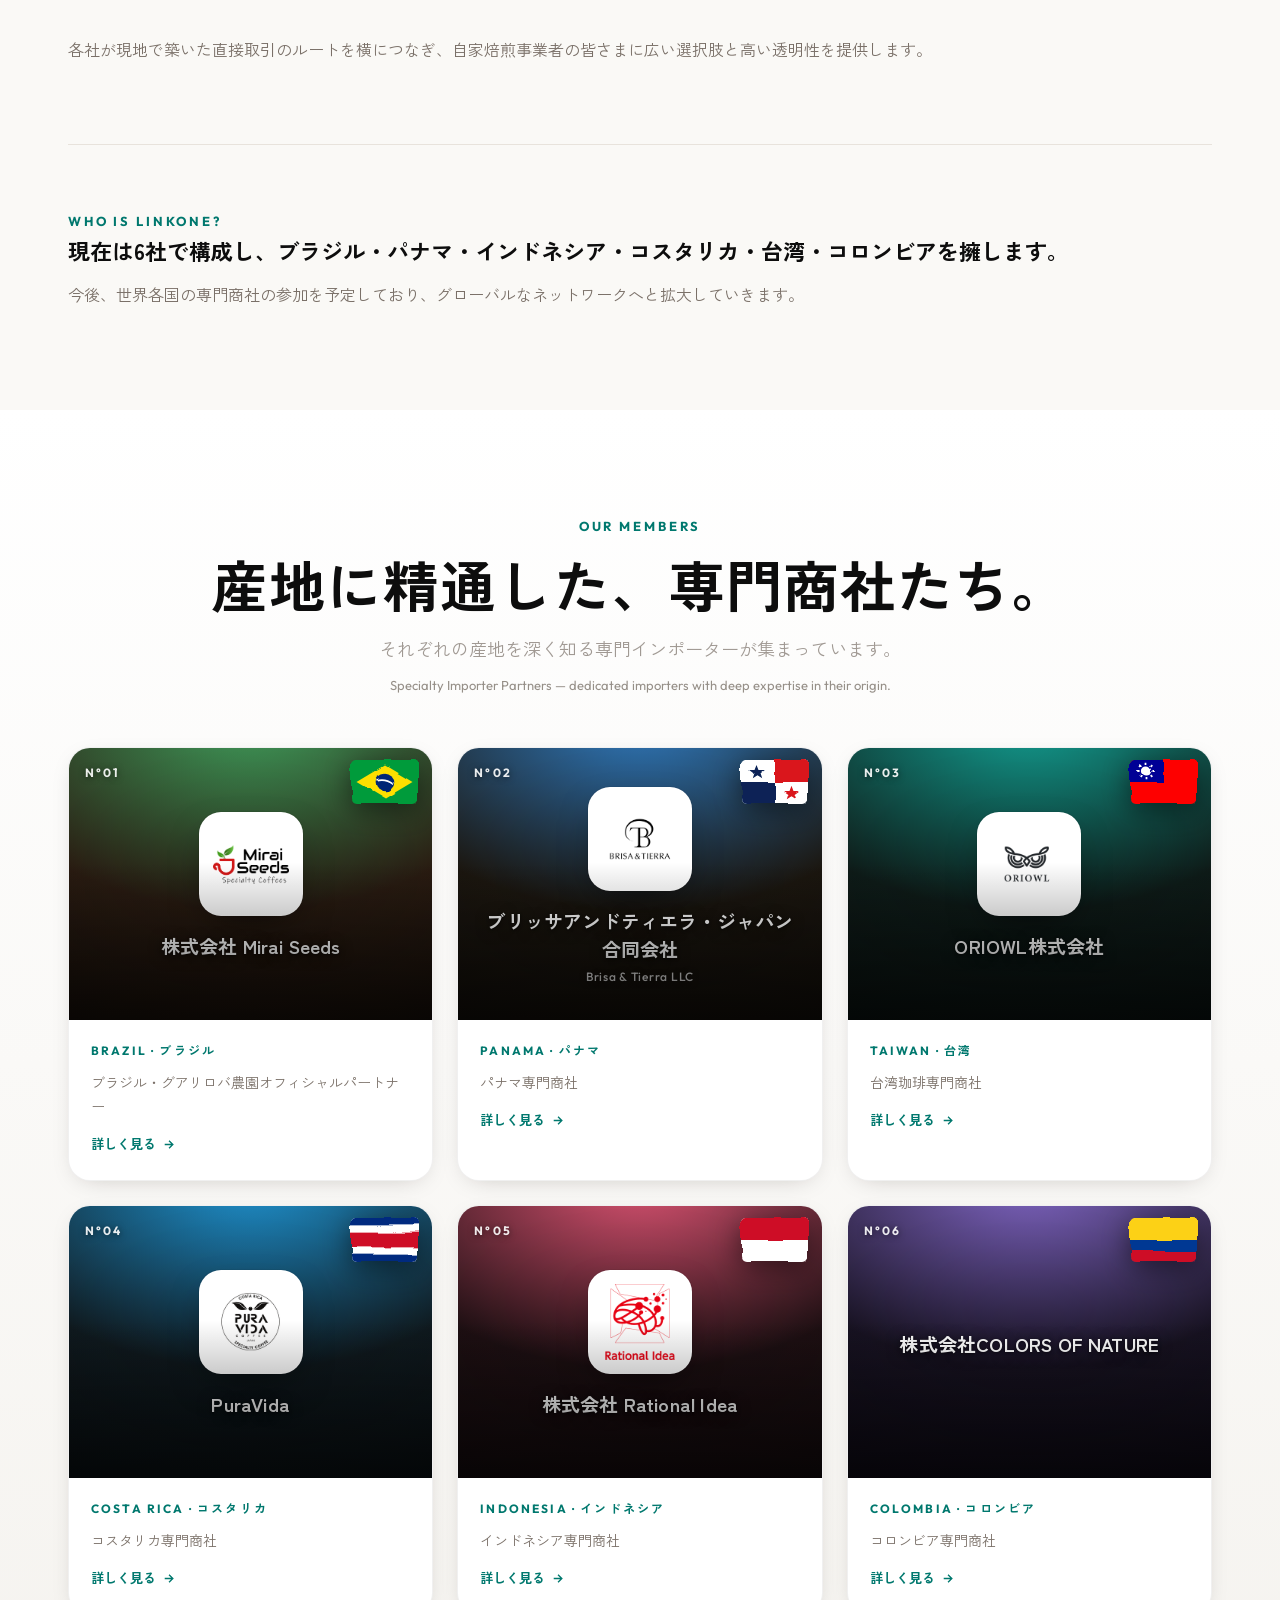
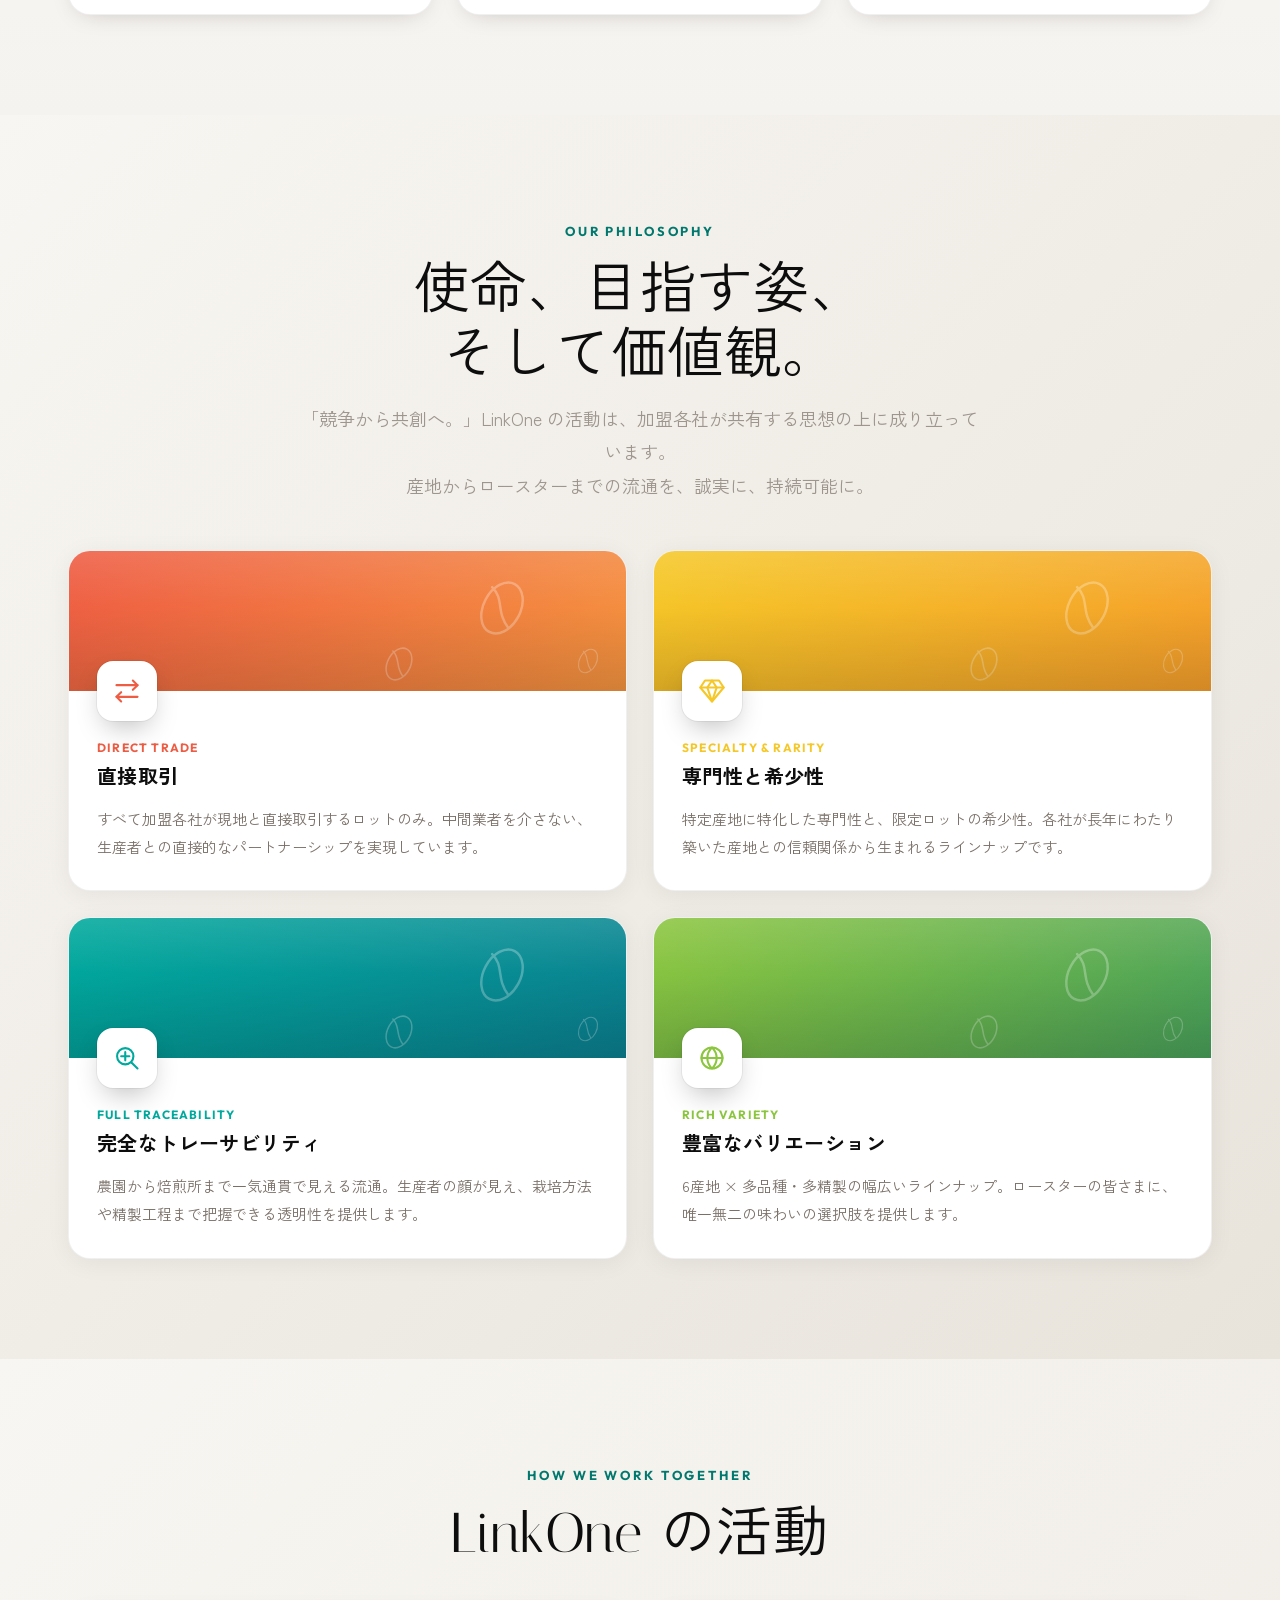
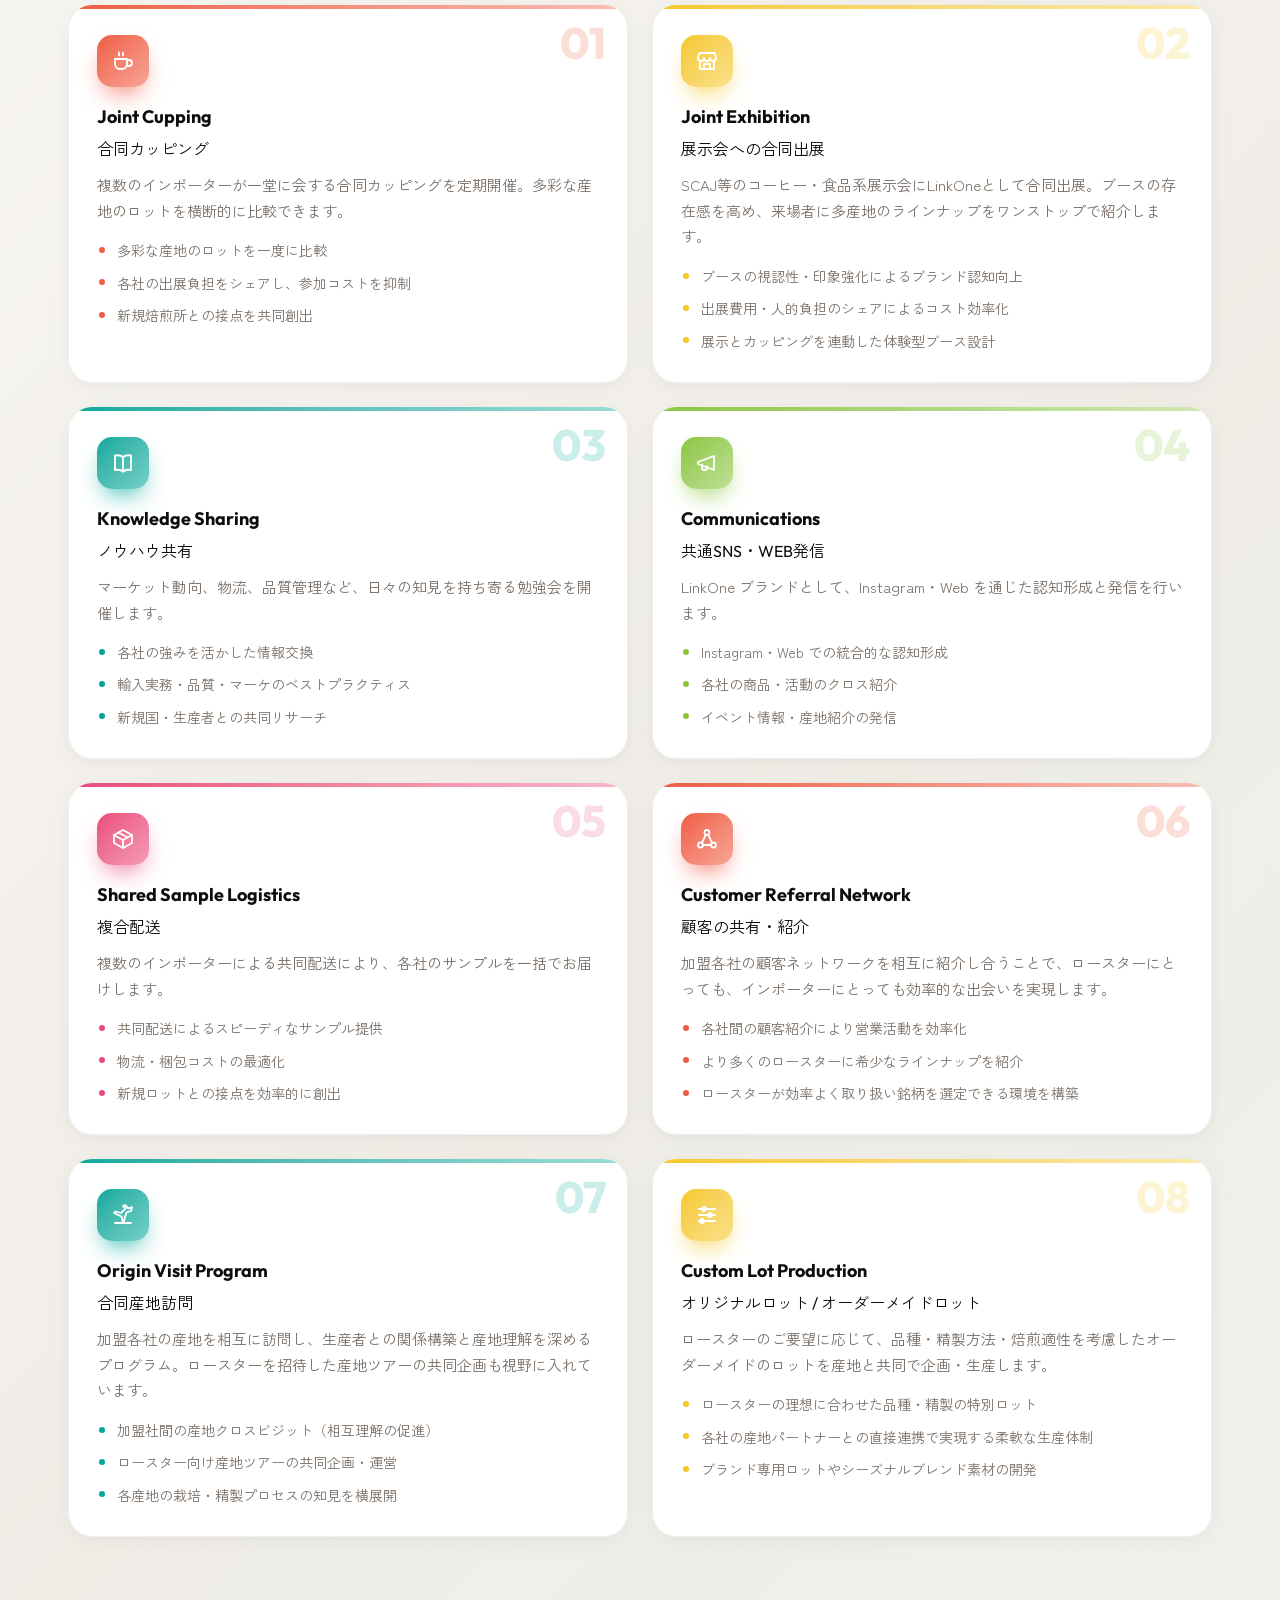
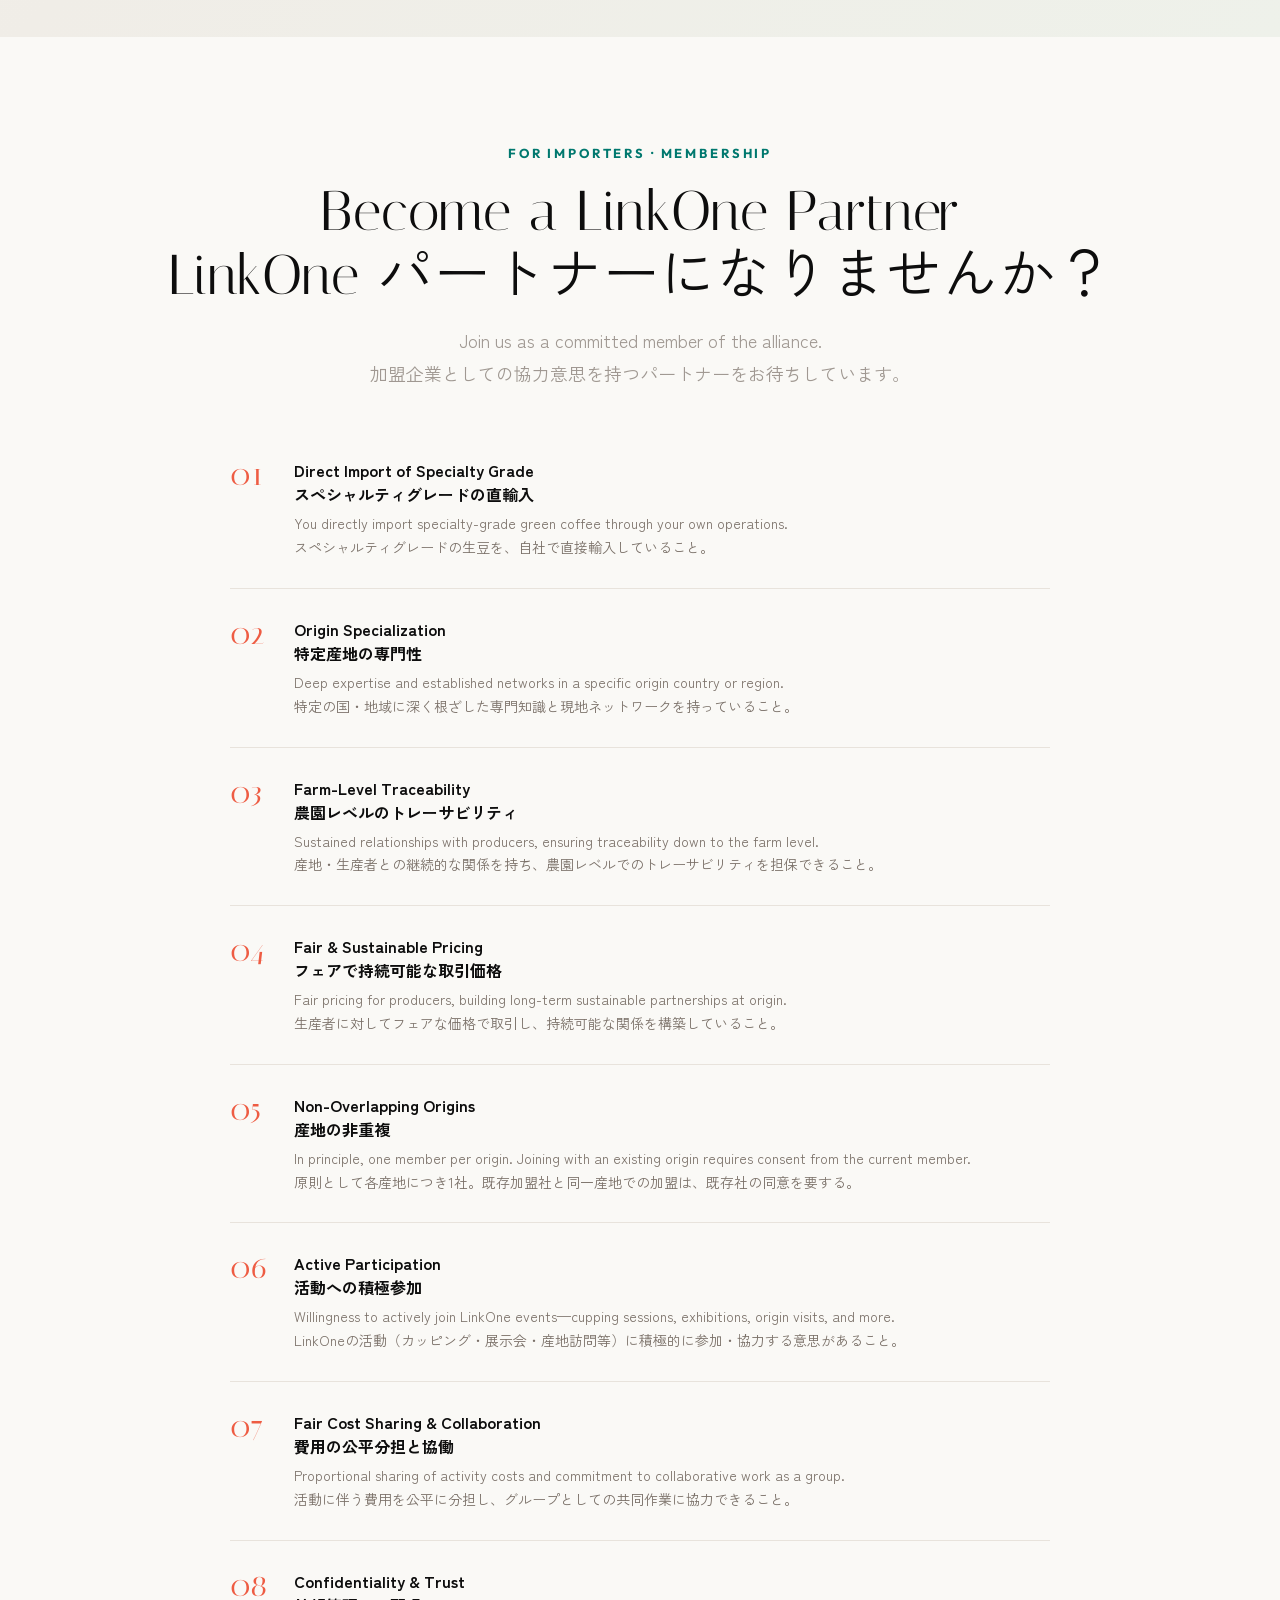
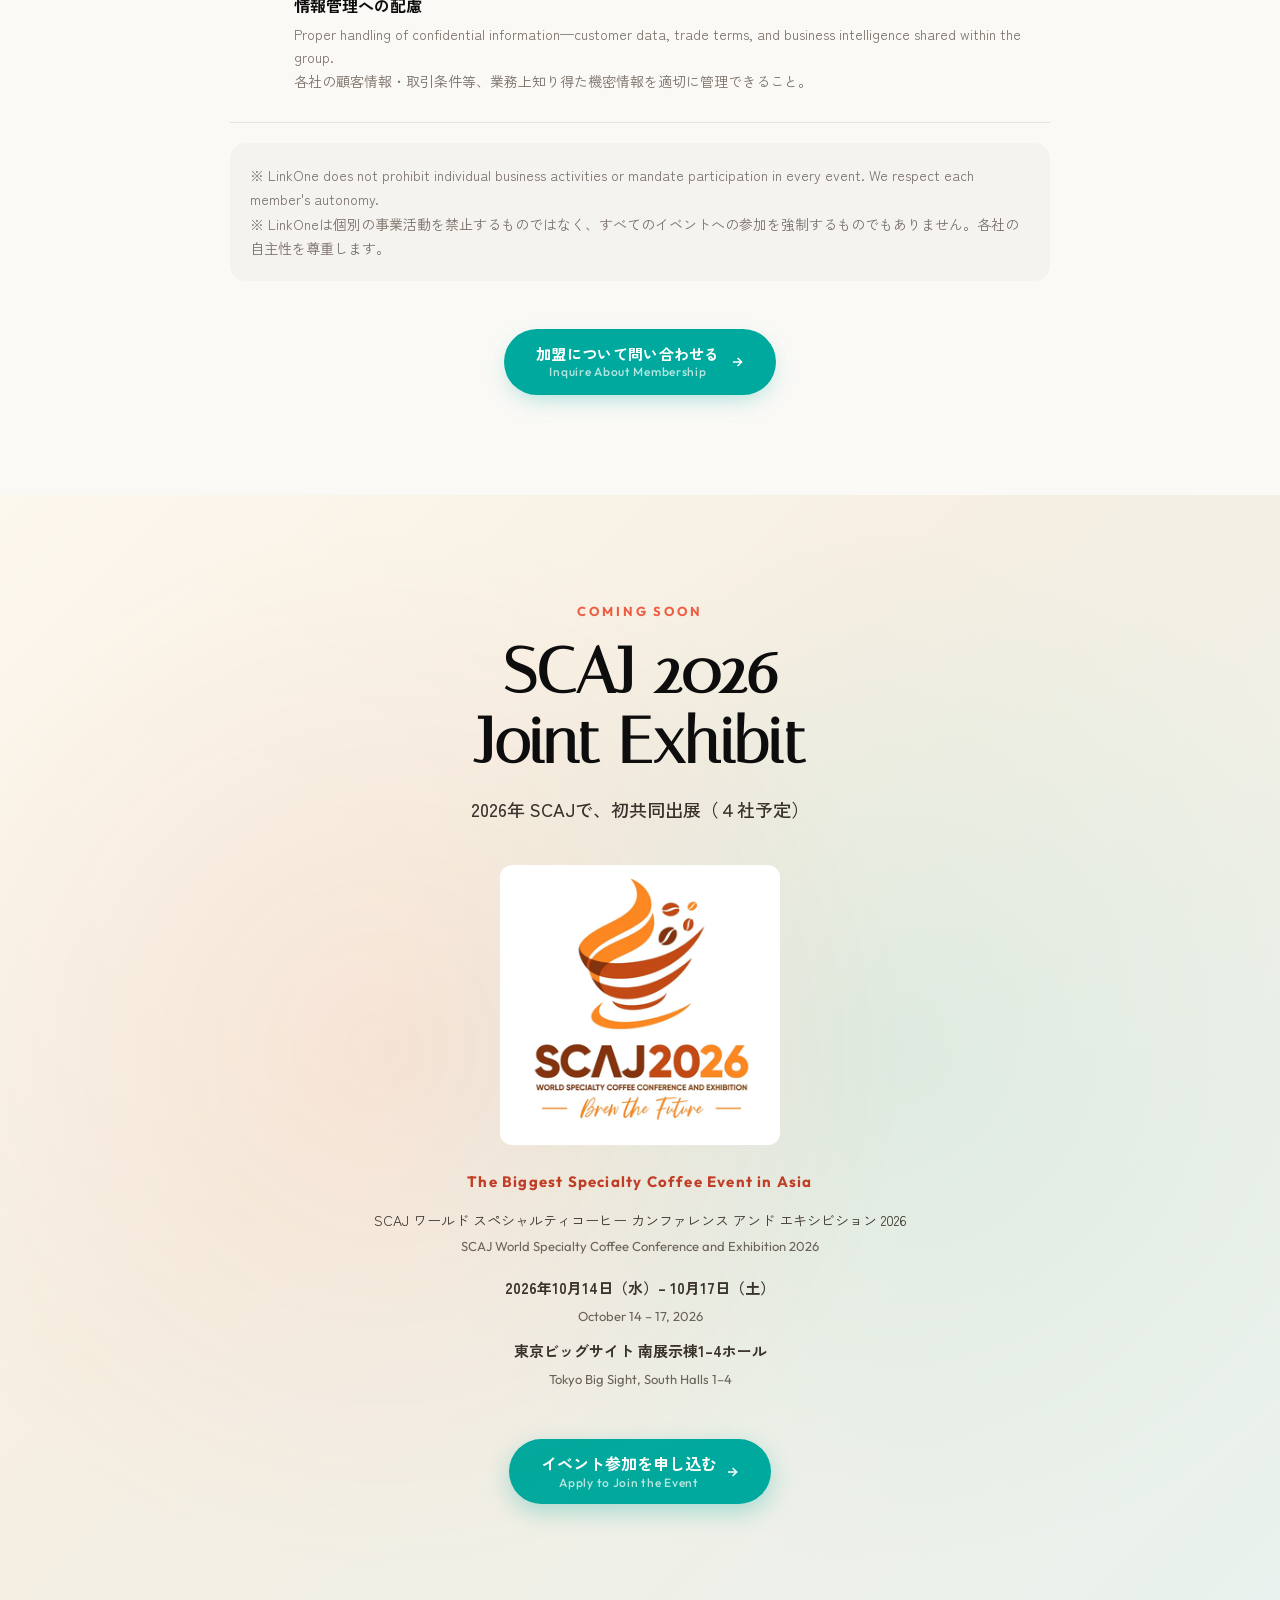
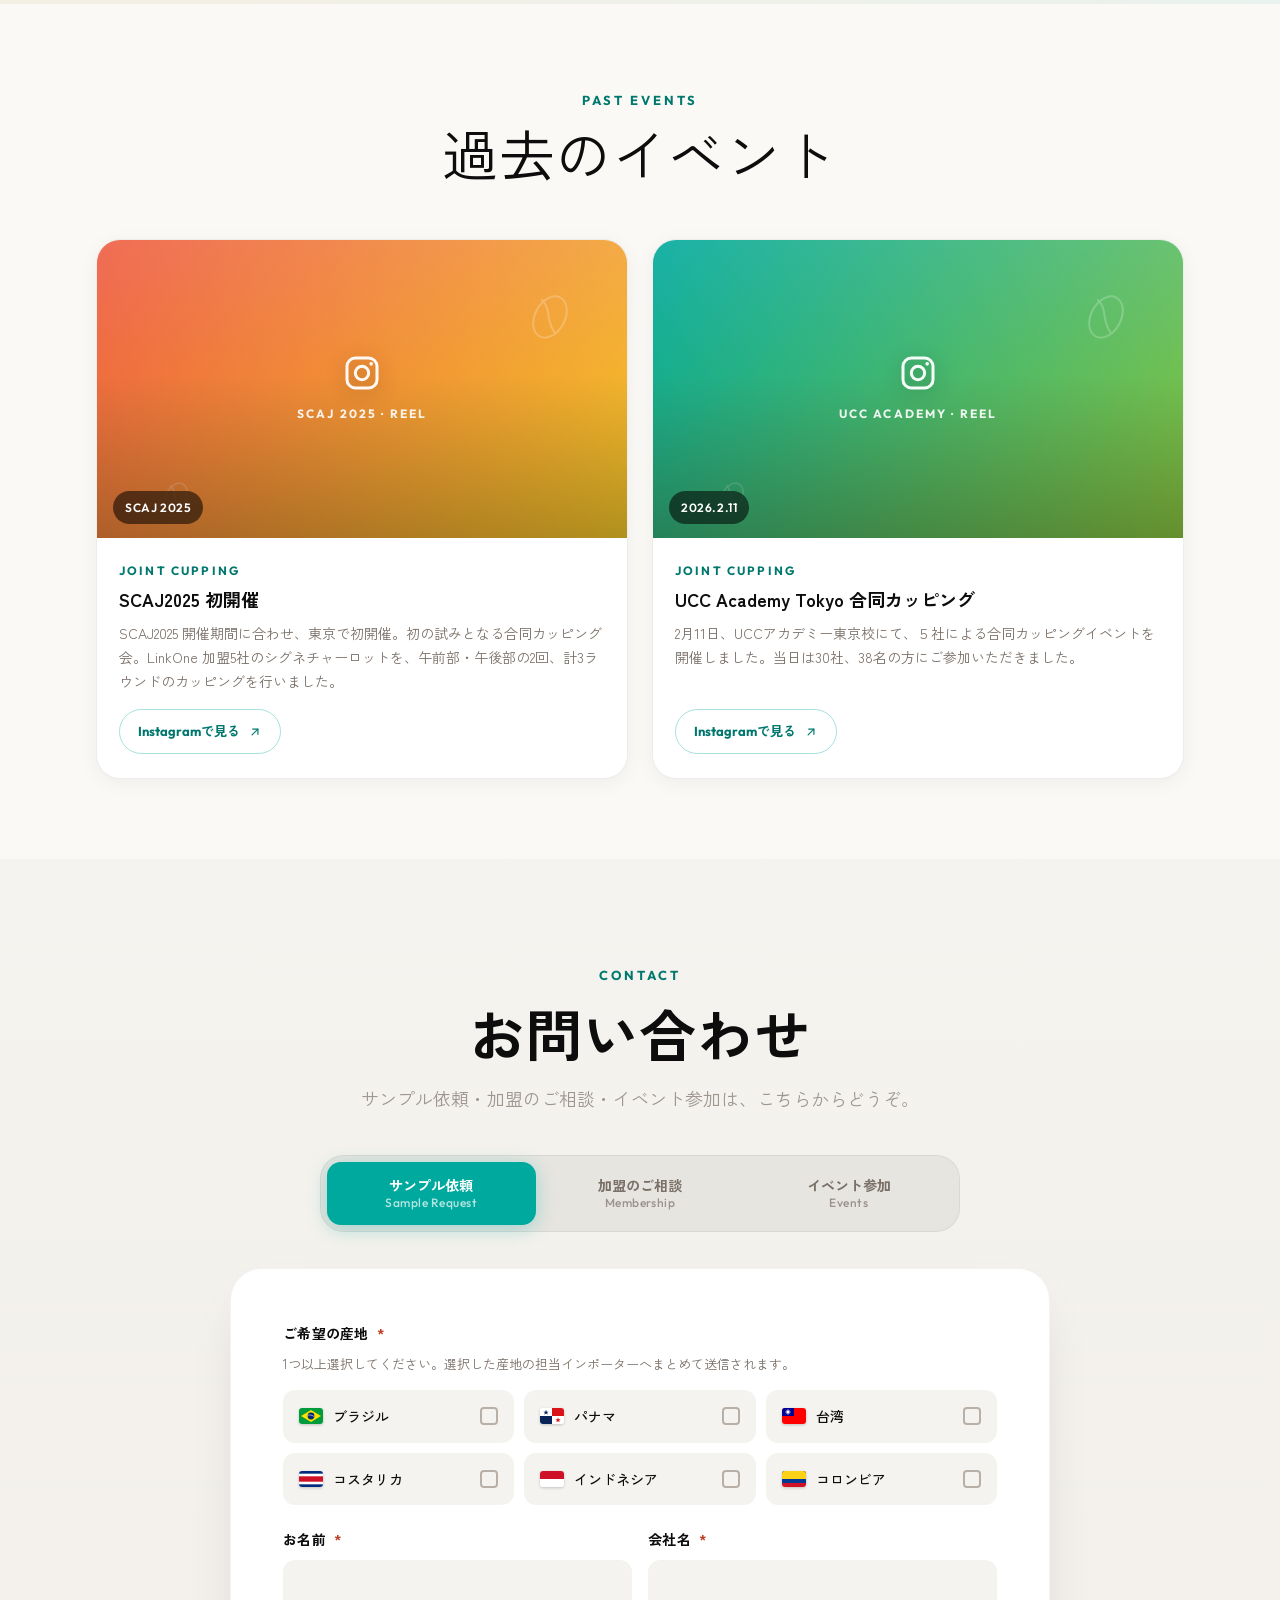
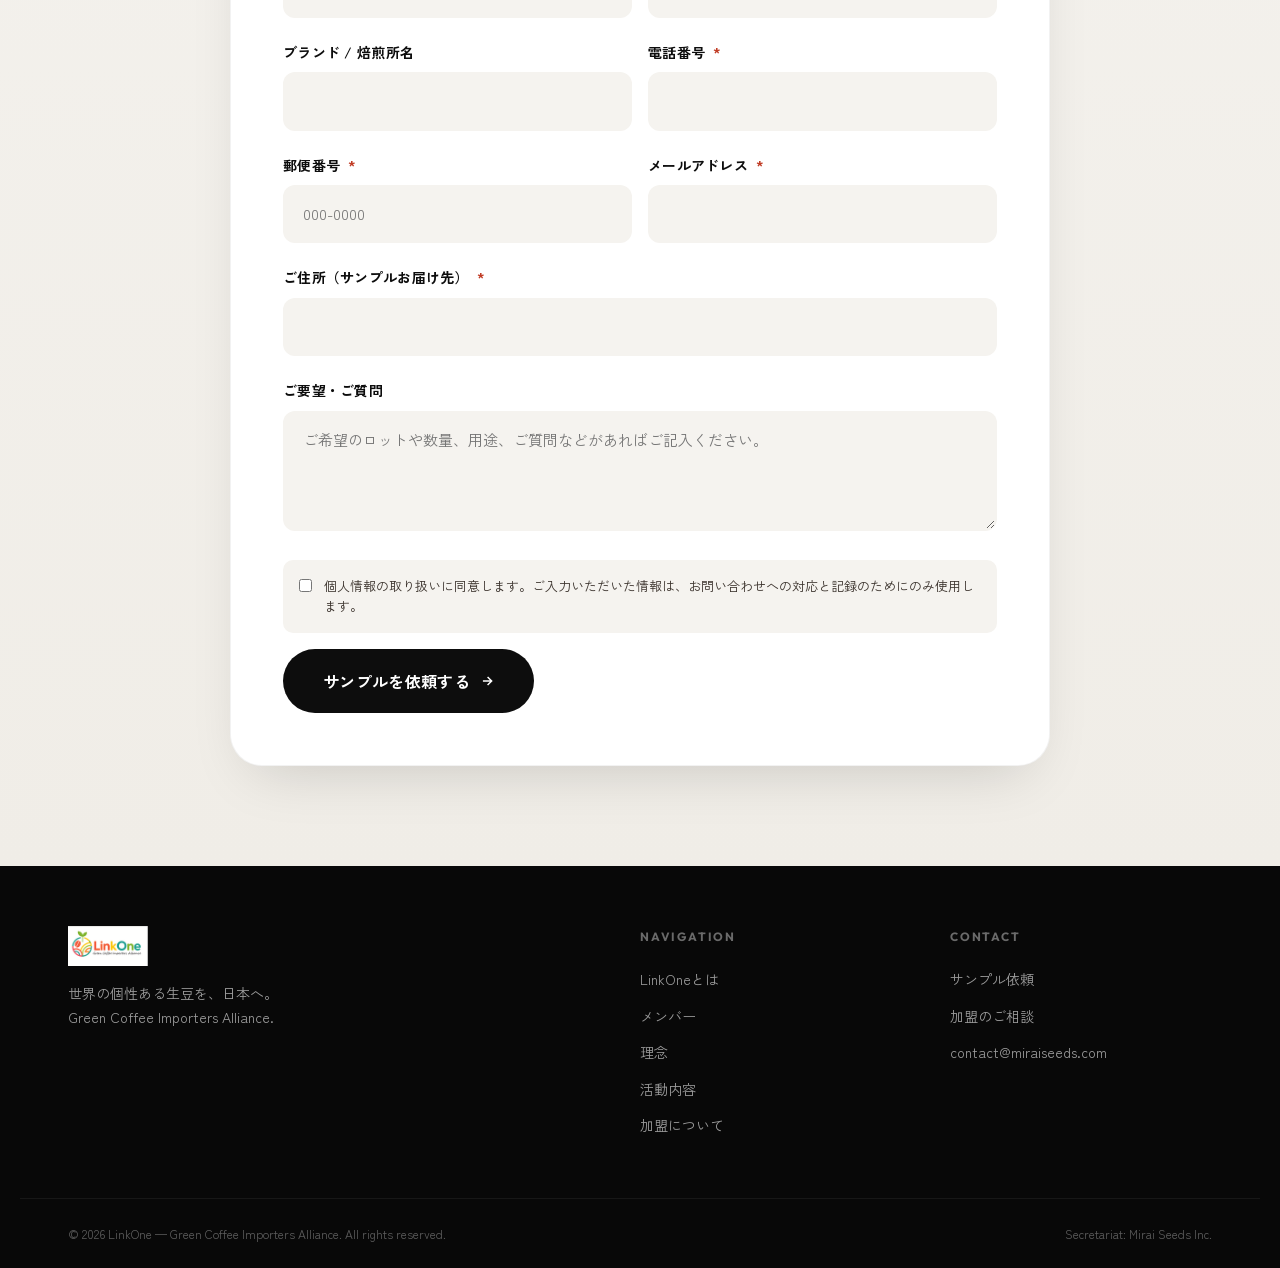
==== commit d6994d1a: "design: 産地カードを会社名主役に刷新＋国旗にリアルなはためき 指示に沿ってカードを修正。 - 国旗と会社ロゴ/会社名を入れ替え：会社ロゴ(大)＋会社名を カード上部の主役に。   目立たせるの" ====
--- a/index.html
+++ b/index.html
@@ -839,12 +839,78 @@
 .cp-hero .cp-flag svg{width:46px;height:auto;border-radius:6px;box-shadow:0 6px 16px rgba(0,0,0,.35),0 0 0 3px rgba(255,255,255,.2)}
 .cp-country{margin-top:20px}
 </style>
+
+<!-- ============================================================
+     MEMBER CARD v2 — 会社名を主役に / 国旗は小バッジ＋リアルなはためき
+     ============================================================ -->
+<style>
+/* 会社ロゴ＋会社名をカード上部の主役に */
+.member-image .member-hero{
+  position:absolute;inset:0;z-index:2;display:flex;flex-direction:column;
+  align-items:center;justify-content:center;gap:16px;padding:28px 22px 24px;text-align:center;
+}
+.member-logo-lg{
+  width:104px;height:104px;border-radius:22px;background:#fff;padding:14px;
+  display:flex;align-items:center;justify-content:center;
+  box-shadow:0 16px 38px -14px rgba(0,0,0,.55),0 0 0 1px rgba(0,0,0,.05);
+}
+.member-logo-lg img{max-width:100%;max-height:100%;object-fit:contain;display:block}
+.member-company-lg{
+  font-family:var(--f-jp);font-weight:700;font-size:19px;line-height:1.45;color:#fff;
+  letter-spacing:.01em;text-shadow:0 2px 14px rgba(0,0,0,.6),0 1px 3px rgba(0,0,0,.55);
+}
+.company-en-lg{
+  display:block;font-family:var(--f-sans);font-weight:500;font-size:12px;letter-spacing:.06em;
+  color:rgba(255,255,255,.86);margin-top:5px;text-shadow:0 1px 6px rgba(0,0,0,.5);
+}
+.member-origin-no{
+  position:absolute;top:14px;left:16px;z-index:3;font-family:var(--f-sans);
+  font-weight:700;font-size:12px;letter-spacing:.18em;color:rgba(255,255,255,.9);
+  text-shadow:0 1px 6px rgba(0,0,0,.55);
+}
+/* 中央の光をやや強め、会社名の可読性を確保 */
+.member-image::before{
+  content:"";position:absolute;inset:0;z-index:1;
+  background:radial-gradient(90% 70% at 50% 48%,rgba(0,0,0,.28),transparent 72%);
+}
+
+/* 国旗＝小さなバッジ + リアルなはためき（feDisplacement のうねり＋風のスウェイ） */
+.member-flag-big{display:none!important}   /* 旧・中央の大国旗は撤去 */
+.member-flag-badge{
+  position:absolute;top:12px;right:14px;z-index:3;line-height:0;
+  transform-origin:top center;animation:flagSway 3.8s ease-in-out infinite;
+}
+.member-flag-badge svg{
+  width:66px;height:auto;border-radius:5px;
+  filter:url(#flag-wave) drop-shadow(0 7px 14px rgba(0,0,0,.5));
+}
+@keyframes flagSway{
+  0%{transform:rotate(-3deg) translateY(0)}
+  50%{transform:rotate(3deg) translateY(1.5px)}
+  100%{transform:rotate(-3deg) translateY(0)}
+}
+.member-card:hover .member-flag-badge{animation-duration:2s}
+
+/* body: 国名ラベル→説明→リンク（会社名は上に移動済み） */
+.member-body{padding:20px 22px 24px}
+.member-country{margin-bottom:8px}
+</style>
 </head>
 <body>
 
 <!-- ============================================================
      HEADER
      ============================================================ -->
+<!-- 国旗のリアルな“はためき”用SVGフィルタ（布のうねり） -->
+<svg width="0" height="0" style="position:absolute" aria-hidden="true"><defs>
+  <filter id="flag-wave" x="-15%" y="-15%" width="130%" height="130%">
+    <feTurbulence type="fractalNoise" baseFrequency="0.014 0.03" numOctaves="2" seed="4" result="n">
+      <animate attributeName="baseFrequency" dur="7s" values="0.014 0.03;0.022 0.036;0.014 0.03" repeatCount="indefinite"/>
+    </feTurbulence>
+    <feDisplacementMap in="SourceGraphic" in2="n" scale="10" xChannelSelector="R" yChannelSelector="G"/>
+  </filter>
+</defs></svg>
+
 <header class="site-header">
   <a href="#" class="logo" aria-label="LinkOne home">
     <img src="[data-uri]" alt="LinkOne — Green Coffee Importers Alliance" style="height: 44px; width: auto;">
@@ -1764,26 +1830,26 @@
 // 1) 加盟企業カードを描画
 function renderMembers(){
   const grid = document.getElementById('members-grid');
-  grid.innerHTML = MEMBERS.map((m, i) => `
+  grid.innerHTML = MEMBERS.map((m, i) => {
+    const no = String(i + 1).padStart(2, '0');
+    return `
     <article class="member-card ${m.tbd ? 'tbd' : ''} reveal" data-id="${m.id}"
-             ${m.tbd ? '' : `onclick="openCountryPage('${m.id}')" role="button" tabindex="0" aria-label="${m.countryJa}の詳細ページを開く" onkeydown="if(event.key==='Enter')openCountryPage('${m.id}')"`}>
+             ${m.tbd ? '' : `onclick="openCountryPage('${m.id}')" role="button" tabindex="0" aria-label="${m.company}（${m.countryJa}）の詳細ページを開く" onkeydown="if(event.key==='Enter')openCountryPage('${m.id}')"`}>
       <div class="member-image ${m.bgClass}">
-        <span class="member-flag-big" style="animation-delay:${i * -0.7}s; animation-duration:${3.5 + i * 0.3}s">${m.flag}</span>
-        <div class="member-image-tag">
-          <span>${m.country}</span>
+        <span class="member-origin-no">N°${no}</span>
+        <span class="member-flag-badge" style="animation-delay:${i * -0.6}s">${m.flag}</span>
+        <div class="member-hero">
+          ${m.logo ? `<div class="member-logo-lg"><img src="${m.logo}" alt="${m.company} ロゴ" /></div>` : ''}
+          <h3 class="member-company-lg">${m.company}${m.companyEn ? `<span class="company-en-lg">${m.companyEn}</span>` : ''}</h3>
         </div>
       </div>
       <div class="member-body">
         <div class="member-country">${m.country} · ${m.countryJa}</div>
-        <div class="member-company-row">
-          ${m.logo ? `<img src="${m.logo}" alt="${m.company}" class="member-logo-sm" />` : ''}
-          <h3 class="member-company">${m.company}${m.companyEn ? `<span class="company-en">${m.companyEn}</span>` : ''}</h3>
-        </div>
         <p class="member-desc">${m.specialty}</p>
         ${m.tbd ? '' : `<span class="member-more">詳しく見る<svg viewBox="0 0 24 24" fill="none" stroke="currentColor" stroke-width="2.5"><path d="M5 12h14M13 5l7 7-7 7"/></svg></span>`}
       </div>
-    </article>
-  `).join('');
+    </article>`;
+  }).join('');
 }
 
 // 2) 国別チェックボックスを描画
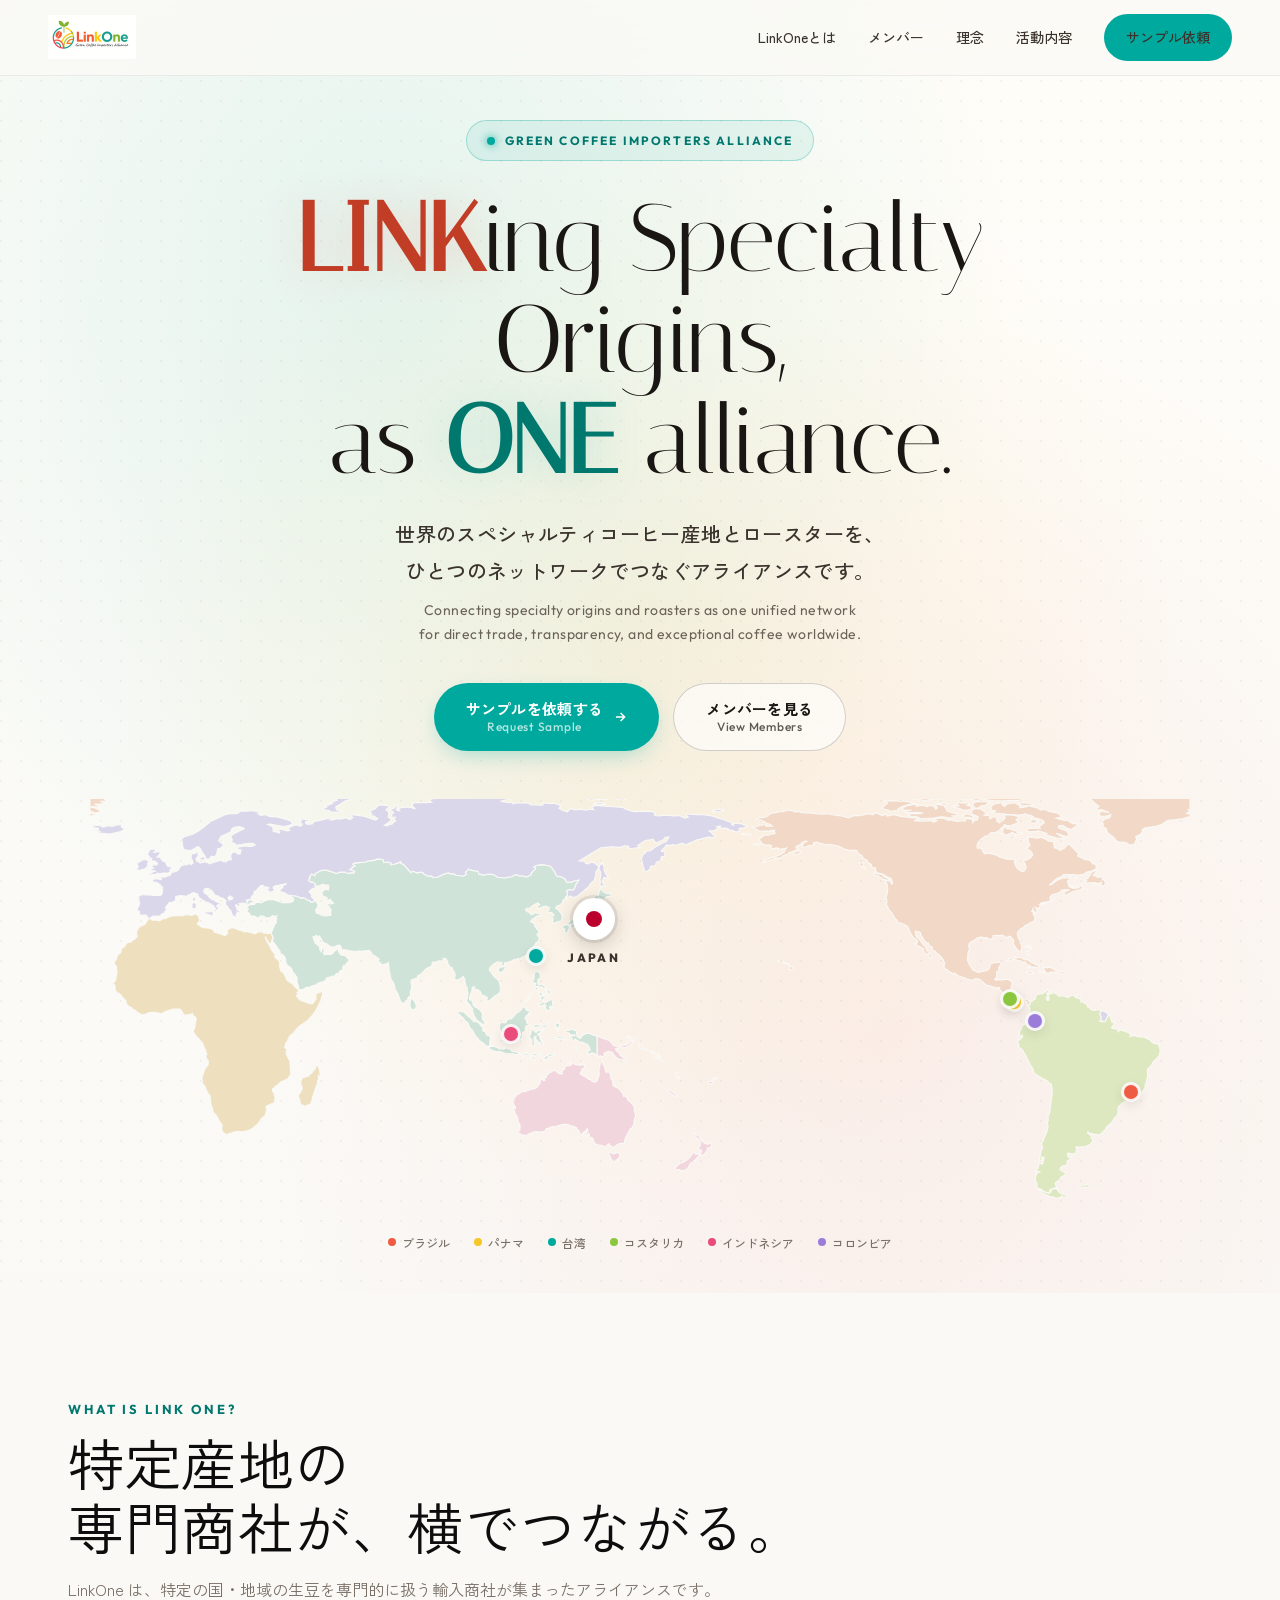
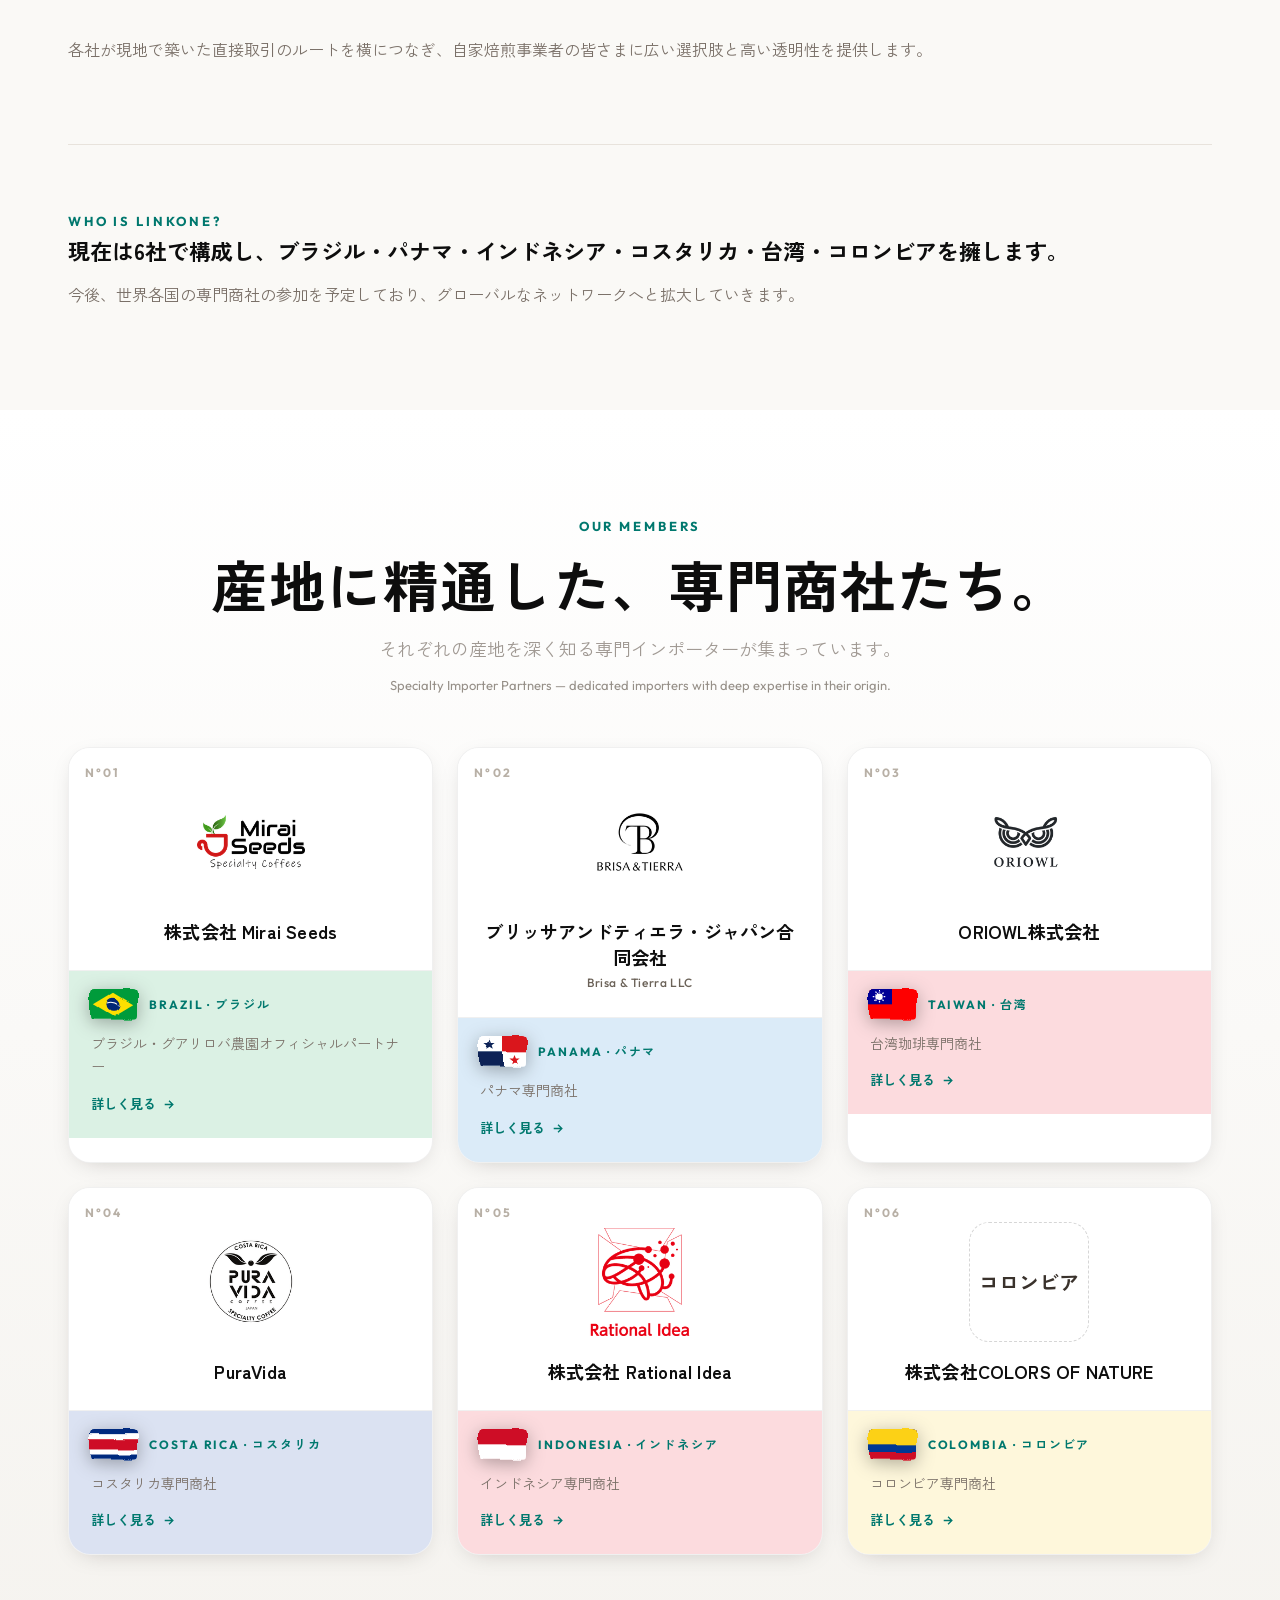
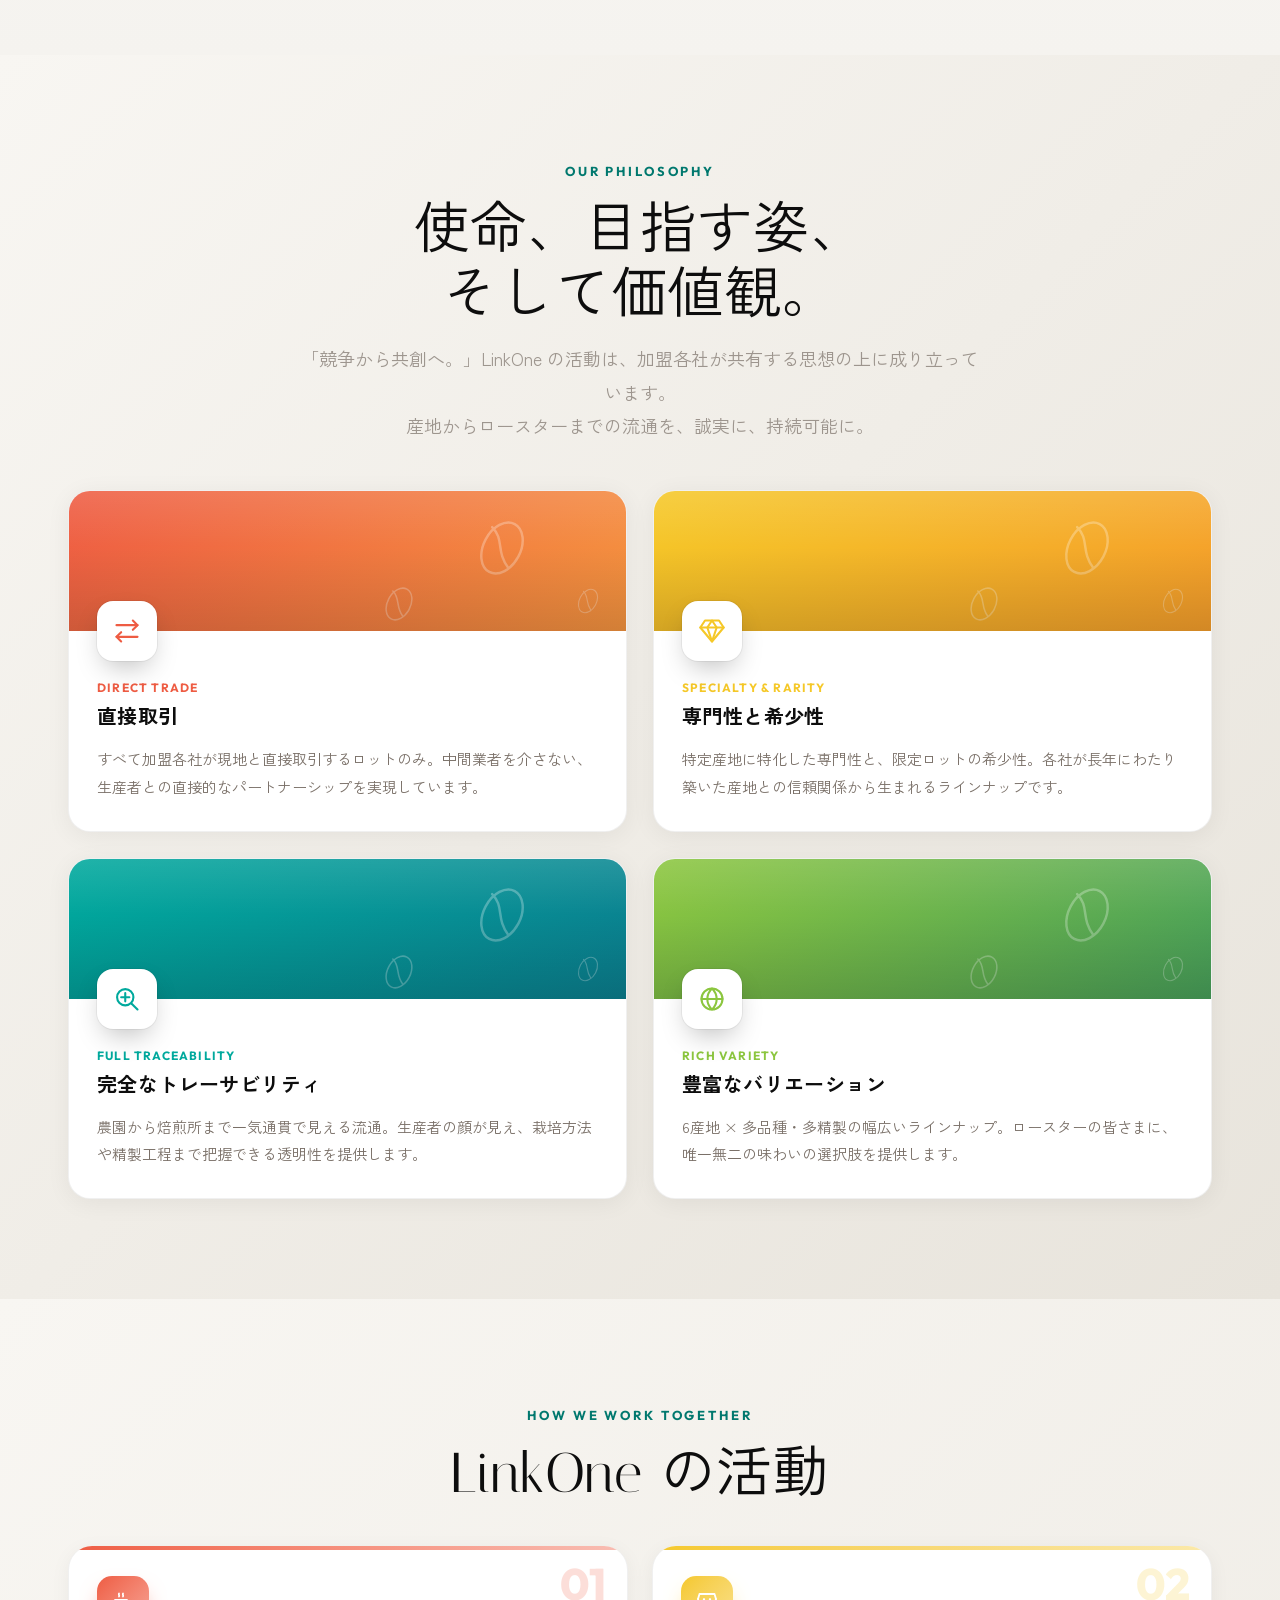
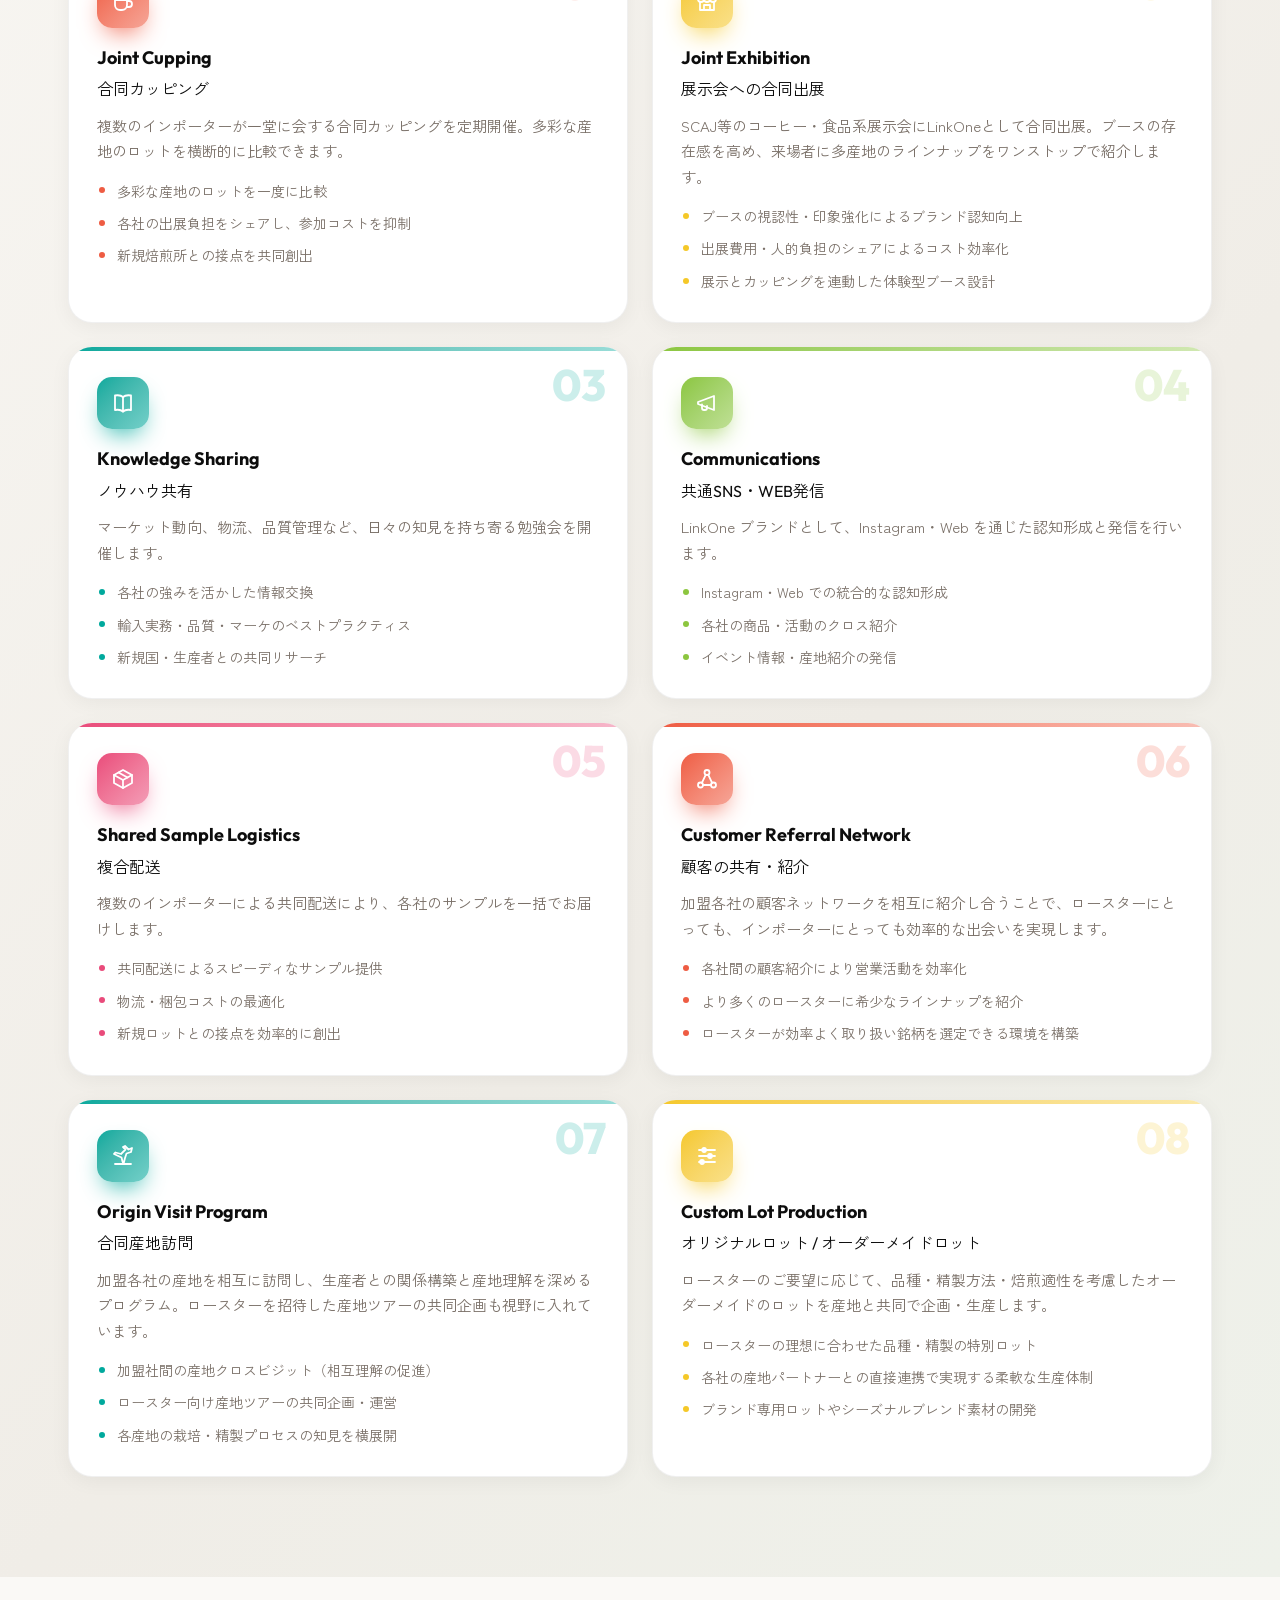
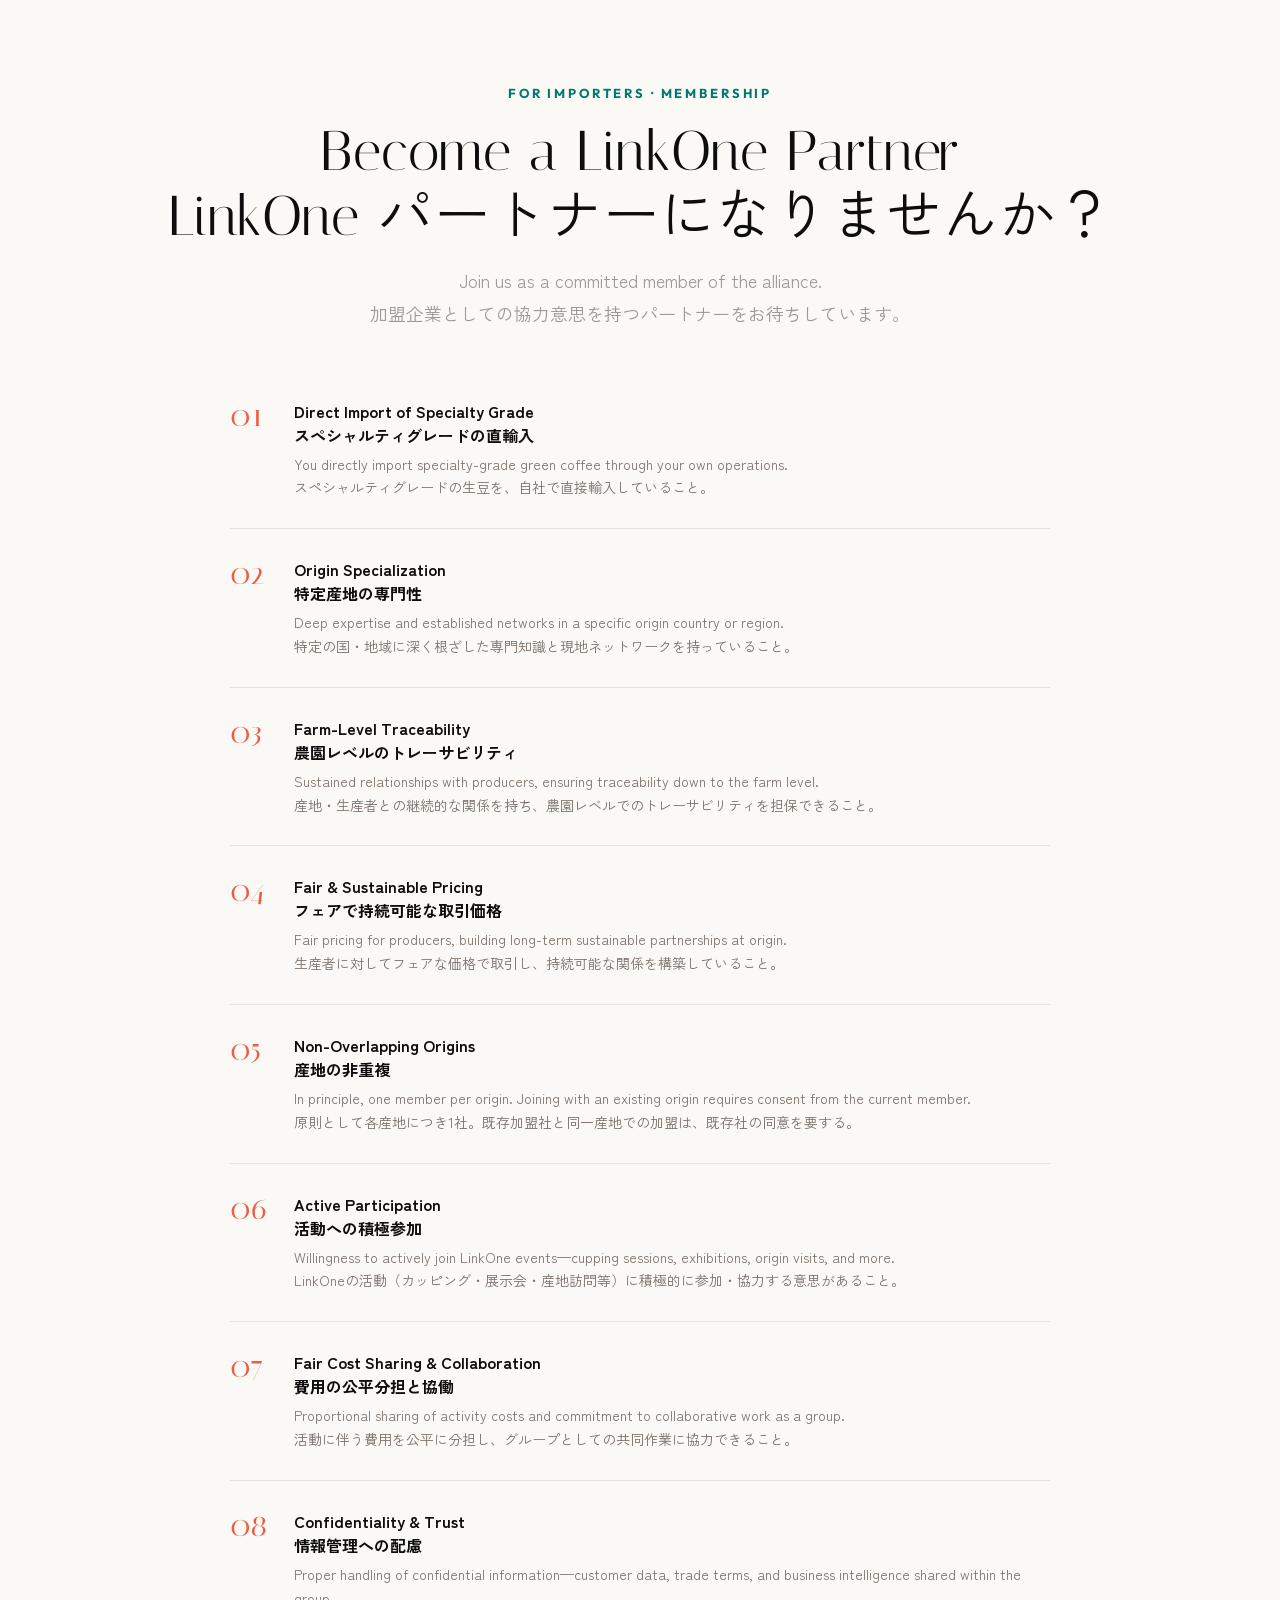
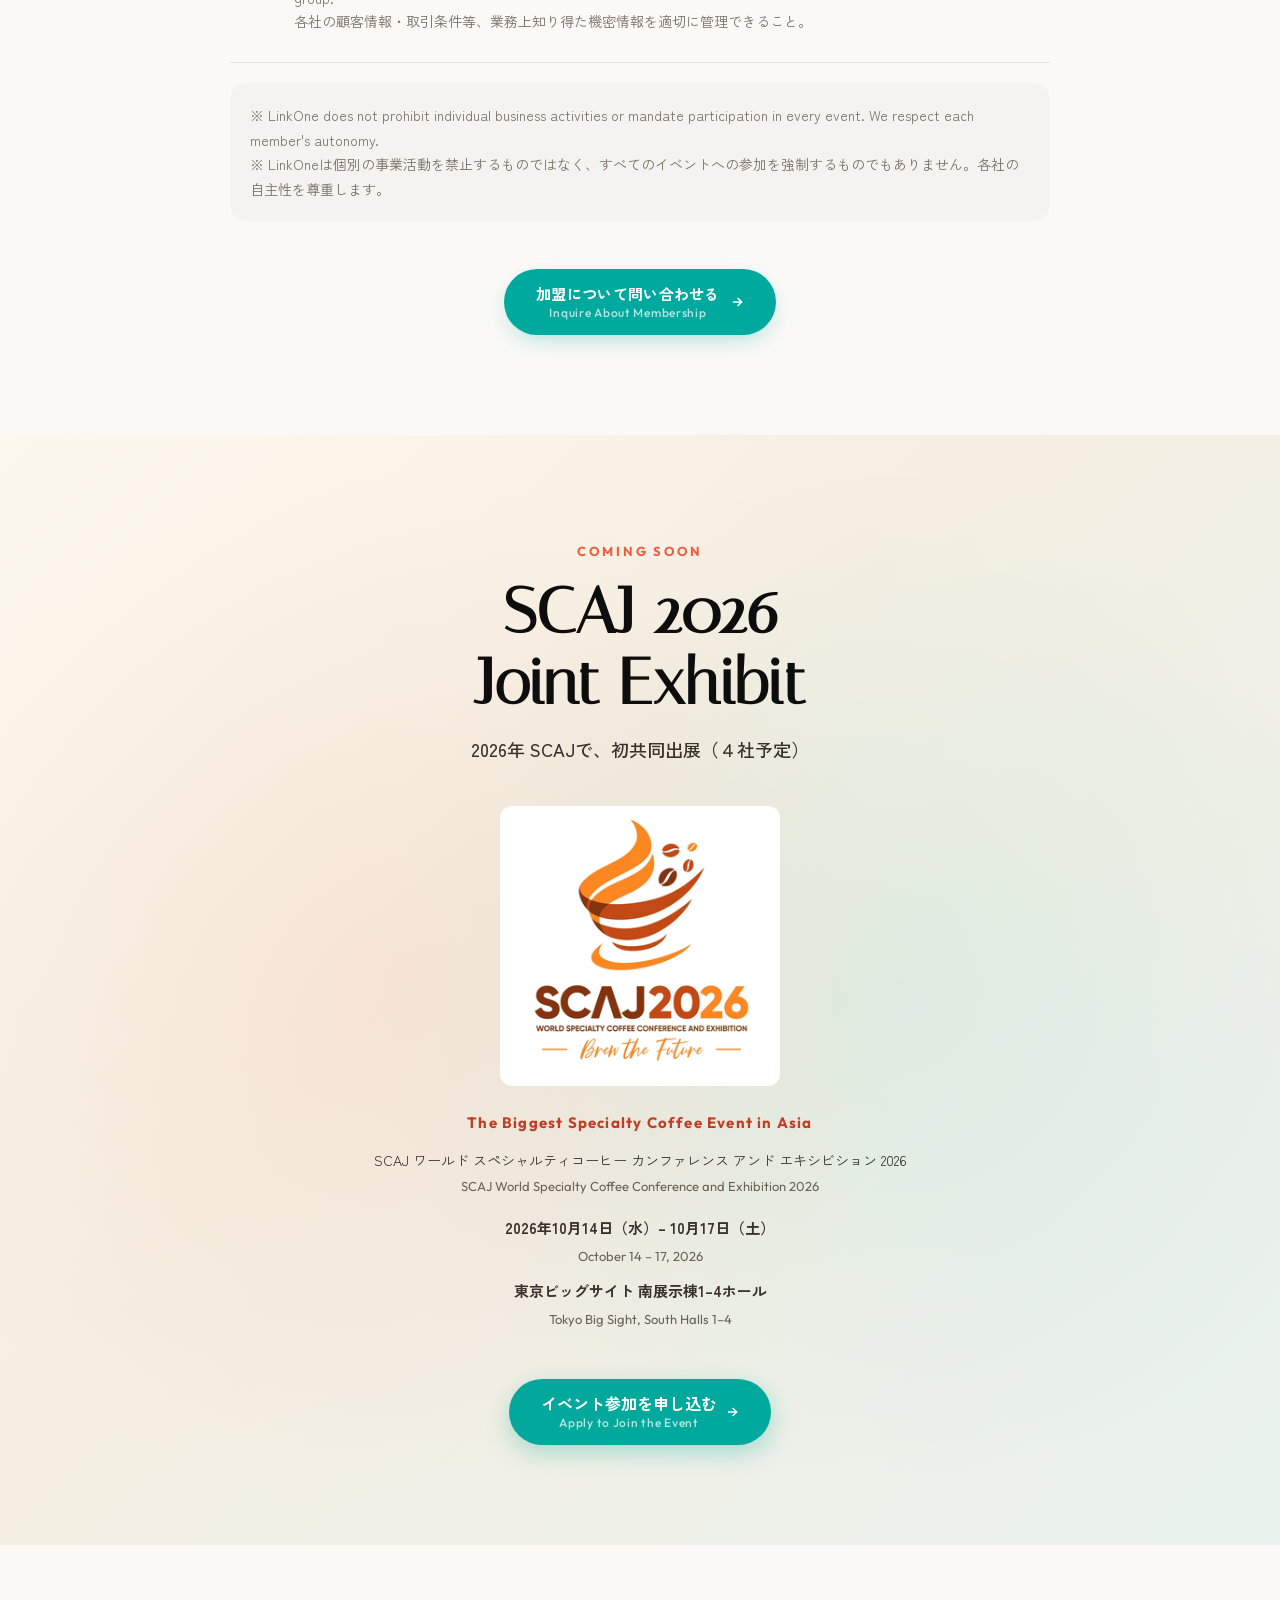
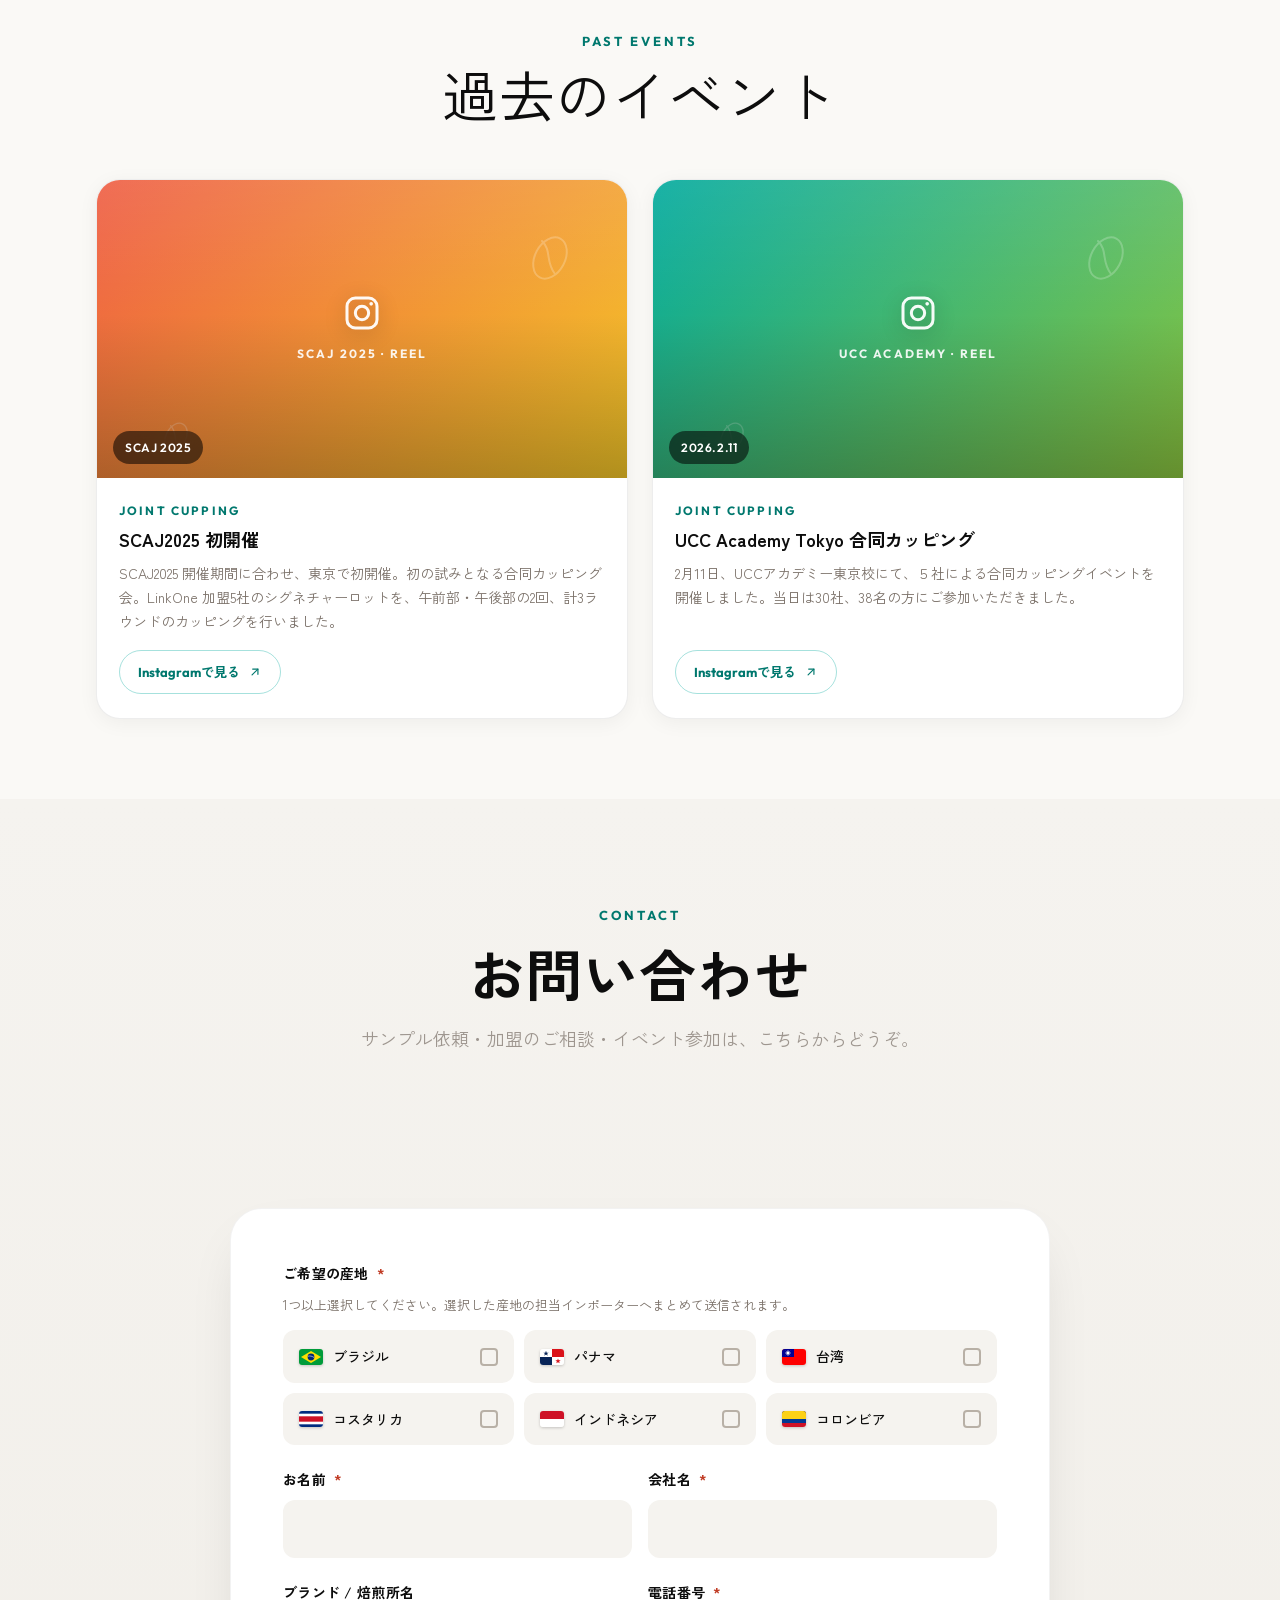
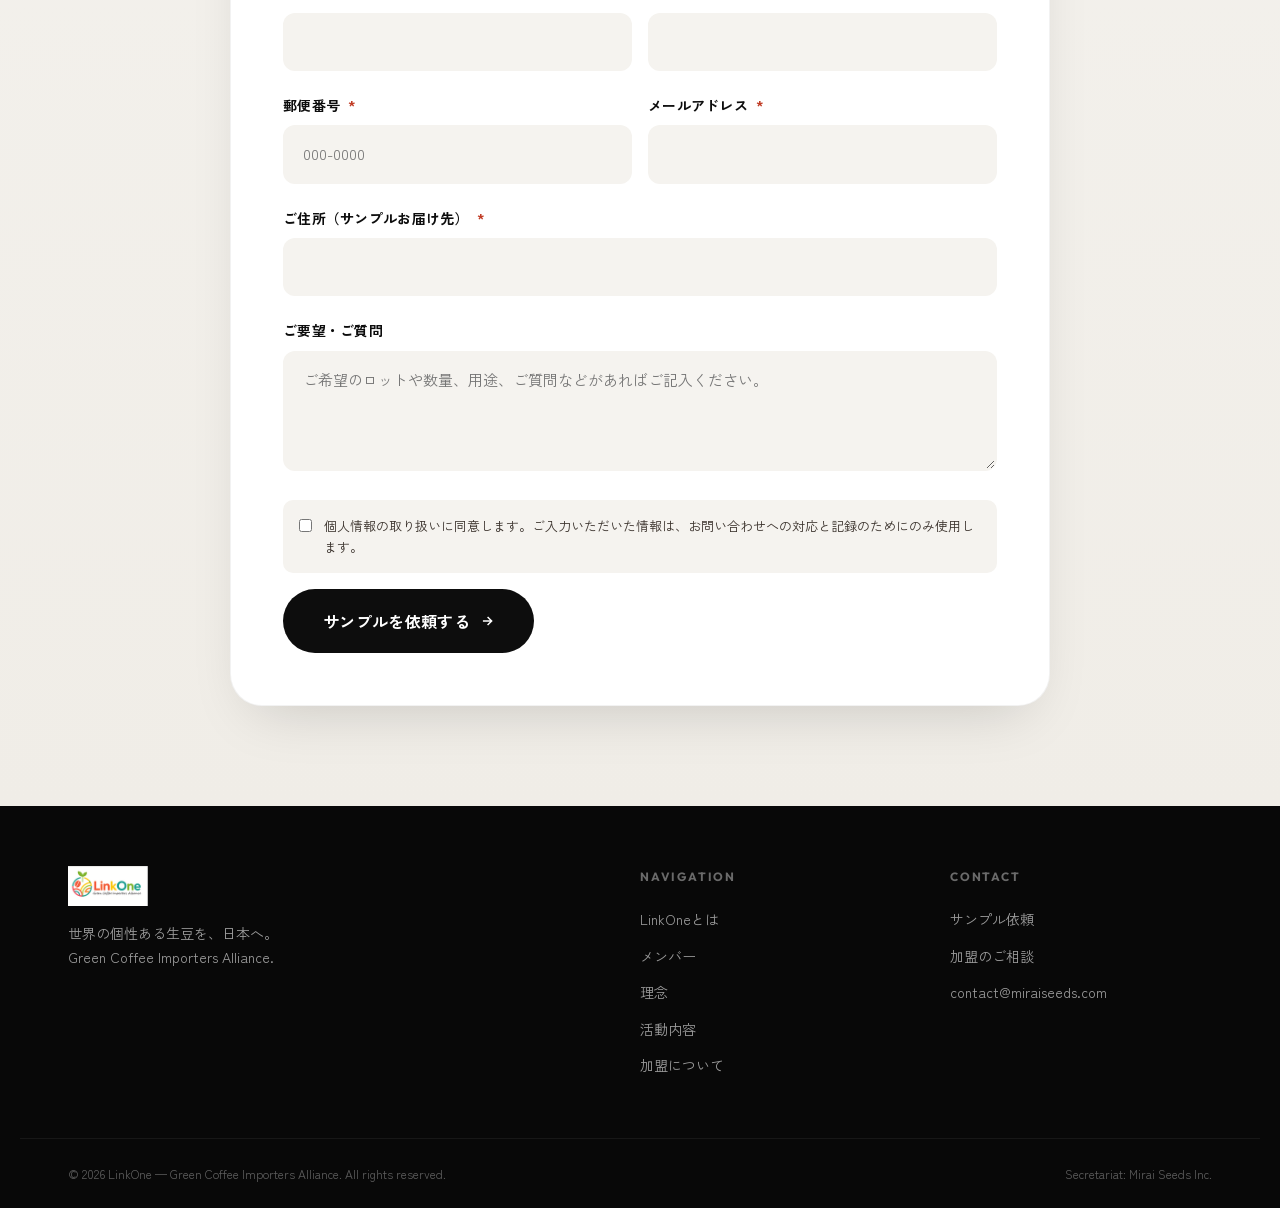
==== commit 82e4470a: "design: 産地カードの国旗と会社ロゴを入れ替え／下部を国旗色の淡い帯に 指示に厳密対応。 - 入れ替え: 上部=会社ロゴ(大)＋会社名(主役)、国旗は下部へ移動 - ロゴ背景は白に統一(上部は白" ====
--- a/index.html
+++ b/index.html
@@ -841,59 +841,39 @@
 </style>
 
 <!-- ============================================================
-     MEMBER CARD v2 — 会社名を主役に / 国旗は小バッジ＋リアルなはためき
+     MEMBER CARD v3 — 上部=会社ロゴ(白背景)＋会社名(主役) /
+     下部=国旗色の“淡い帯”に 国旗＋国名（国旗は下へ入れ替え）
      ============================================================ -->
 <style>
-/* 会社ロゴ＋会社名をカード上部の主役に */
-.member-image .member-hero{
-  position:absolute;inset:0;z-index:2;display:flex;flex-direction:column;
-  align-items:center;justify-content:center;gap:16px;padding:28px 22px 24px;text-align:center;
+.member-card{background:#fff}
+.member-flag-big{display:none!important}   /* 旧・中央の大国旗は撤去 */
+
+/* 上部: 白背景に 会社ロゴ＋会社名（主役） */
+.member-top{
+  position:relative;background:#fff;padding:34px 24px 26px;min-height:210px;
+  display:flex;flex-direction:column;align-items:center;justify-content:center;gap:16px;text-align:center;
+  border-bottom:1px solid rgba(0,0,0,.06);
 }
 .member-logo-lg{
-  width:104px;height:104px;border-radius:22px;background:#fff;padding:14px;
+  width:120px;height:120px;border-radius:20px;background:#fff;padding:6px;
   display:flex;align-items:center;justify-content:center;
-  box-shadow:0 16px 38px -14px rgba(0,0,0,.55),0 0 0 1px rgba(0,0,0,.05);
 }
 .member-logo-lg img{max-width:100%;max-height:100%;object-fit:contain;display:block}
-.member-company-lg{
-  font-family:var(--f-jp);font-weight:700;font-size:19px;line-height:1.45;color:#fff;
-  letter-spacing:.01em;text-shadow:0 2px 14px rgba(0,0,0,.6),0 1px 3px rgba(0,0,0,.55);
-}
-.company-en-lg{
-  display:block;font-family:var(--f-sans);font-weight:500;font-size:12px;letter-spacing:.06em;
-  color:rgba(255,255,255,.86);margin-top:5px;text-shadow:0 1px 6px rgba(0,0,0,.5);
-}
-.member-origin-no{
-  position:absolute;top:14px;left:16px;z-index:3;font-family:var(--f-sans);
-  font-weight:700;font-size:12px;letter-spacing:.18em;color:rgba(255,255,255,.9);
-  text-shadow:0 1px 6px rgba(0,0,0,.55);
-}
-/* 中央の光をやや強め、会社名の可読性を確保 */
-.member-image::before{
-  content:"";position:absolute;inset:0;z-index:1;
-  background:radial-gradient(90% 70% at 50% 48%,rgba(0,0,0,.28),transparent 72%);
-}
-
-/* 国旗＝小さなバッジ + リアルなはためき（feDisplacement のうねり＋風のスウェイ） */
-.member-flag-big{display:none!important}   /* 旧・中央の大国旗は撤去 */
-.member-flag-badge{
-  position:absolute;top:12px;right:14px;z-index:3;line-height:0;
-  transform-origin:top center;animation:flagSway 3.8s ease-in-out infinite;
-}
-.member-flag-badge svg{
-  width:66px;height:auto;border-radius:5px;
-  filter:url(#flag-wave) drop-shadow(0 7px 14px rgba(0,0,0,.5));
-}
-@keyframes flagSway{
-  0%{transform:rotate(-3deg) translateY(0)}
-  50%{transform:rotate(3deg) translateY(1.5px)}
-  100%{transform:rotate(-3deg) translateY(0)}
-}
-.member-card:hover .member-flag-badge{animation-duration:2s}
-
-/* body: 国名ラベル→説明→リンク（会社名は上に移動済み） */
-.member-body{padding:20px 22px 24px}
-.member-country{margin-bottom:8px}
+.member-logo-none{font-family:var(--f-jp);font-weight:700;font-size:20px;color:var(--ink-700);border:1px dashed rgba(0,0,0,.16)}
+.member-company-lg{font-family:var(--f-jp);font-weight:700;font-size:18px;line-height:1.45;color:var(--ink-900);letter-spacing:.01em}
+.company-en-lg{display:block;font-family:var(--f-sans);font-weight:500;font-size:12px;letter-spacing:.05em;color:var(--label-ink);margin-top:4px}
+.member-origin-no{position:absolute;top:14px;left:16px;font-family:var(--f-sans);font-weight:700;font-size:12px;letter-spacing:.18em;color:var(--ink-300)}
+
+/* 下部: 国旗色の“淡い”背景に 国旗＋国名（＋説明・導線） */
+.member-body{padding:18px 22px 22px;background:color-mix(in srgb,var(--flag-tint,#00A99D) 14%,#fff)}
+.member-country-row{display:flex;align-items:center;gap:12px}
+.member-flag-mini{line-height:0;flex-shrink:0;transform-origin:top center;animation:flagSway 3.8s ease-in-out infinite}
+.member-flag-mini svg{width:46px;height:auto;border-radius:4px;filter:url(#flag-wave) drop-shadow(0 4px 9px rgba(0,0,0,.3))}
+.member-country{font-family:var(--f-sans);font-size:12px;font-weight:700;letter-spacing:.16em;text-transform:uppercase;color:var(--teal-text)}
+.member-desc{font-size:14px;color:var(--ink-500);margin-top:12px;line-height:1.7}
+.member-more{margin-top:14px}
+@keyframes flagSway{0%{transform:rotate(-3deg)}50%{transform:rotate(3deg) translateY(1.5px)}100%{transform:rotate(-3deg)}}
+.member-card:hover .member-flag-mini{animation-duration:2s}
 </style>
 </head>
 <body>
@@ -1830,21 +1810,23 @@
 // 1) 加盟企業カードを描画
 function renderMembers(){
   const grid = document.getElementById('members-grid');
+  const TINT = {brazil:'#009c3b', panama:'#0072ce', taiwan:'#e60012', costarica:'#0033a0', indonesia:'#e70011', colombia:'#f6c500'};
   grid.innerHTML = MEMBERS.map((m, i) => {
     const no = String(i + 1).padStart(2, '0');
+    const tint = TINT[m.id] || m.color || '#00A99D';
     return `
-    <article class="member-card ${m.tbd ? 'tbd' : ''} reveal" data-id="${m.id}"
+    <article class="member-card ${m.tbd ? 'tbd' : ''} reveal" data-id="${m.id}" style="--flag-tint:${tint}"
              ${m.tbd ? '' : `onclick="openCountryPage('${m.id}')" role="button" tabindex="0" aria-label="${m.company}（${m.countryJa}）の詳細ページを開く" onkeydown="if(event.key==='Enter')openCountryPage('${m.id}')"`}>
-      <div class="member-image ${m.bgClass}">
+      <div class="member-top">
         <span class="member-origin-no">N°${no}</span>
-        <span class="member-flag-badge" style="animation-delay:${i * -0.6}s">${m.flag}</span>
-        <div class="member-hero">
-          ${m.logo ? `<div class="member-logo-lg"><img src="${m.logo}" alt="${m.company} ロゴ" /></div>` : ''}
-          <h3 class="member-company-lg">${m.company}${m.companyEn ? `<span class="company-en-lg">${m.companyEn}</span>` : ''}</h3>
+        ${m.logo ? `<div class="member-logo-lg"><img src="${m.logo}" alt="${m.company} ロゴ" /></div>` : `<div class="member-logo-lg member-logo-none">${m.countryJa}</div>`}
+        <h3 class="member-company-lg">${m.company}${m.companyEn ? `<span class="company-en-lg">${m.companyEn}</span>` : ''}</h3>
+      </div>
+      <div class="member-body">
+        <div class="member-country-row">
+          <span class="member-flag-mini" style="animation-delay:${i * -0.6}s">${m.flag}</span>
+          <span class="member-country">${m.country} · ${m.countryJa}</span>
         </div>
-      </div>
-      <div class="member-body">
-        <div class="member-country">${m.country} · ${m.countryJa}</div>
         <p class="member-desc">${m.specialty}</p>
         ${m.tbd ? '' : `<span class="member-more">詳しく見る<svg viewBox="0 0 24 24" fill="none" stroke="currentColor" stroke-width="2.5"><path d="M5 12h14M13 5l7 7-7 7"/></svg></span>`}
       </div>
